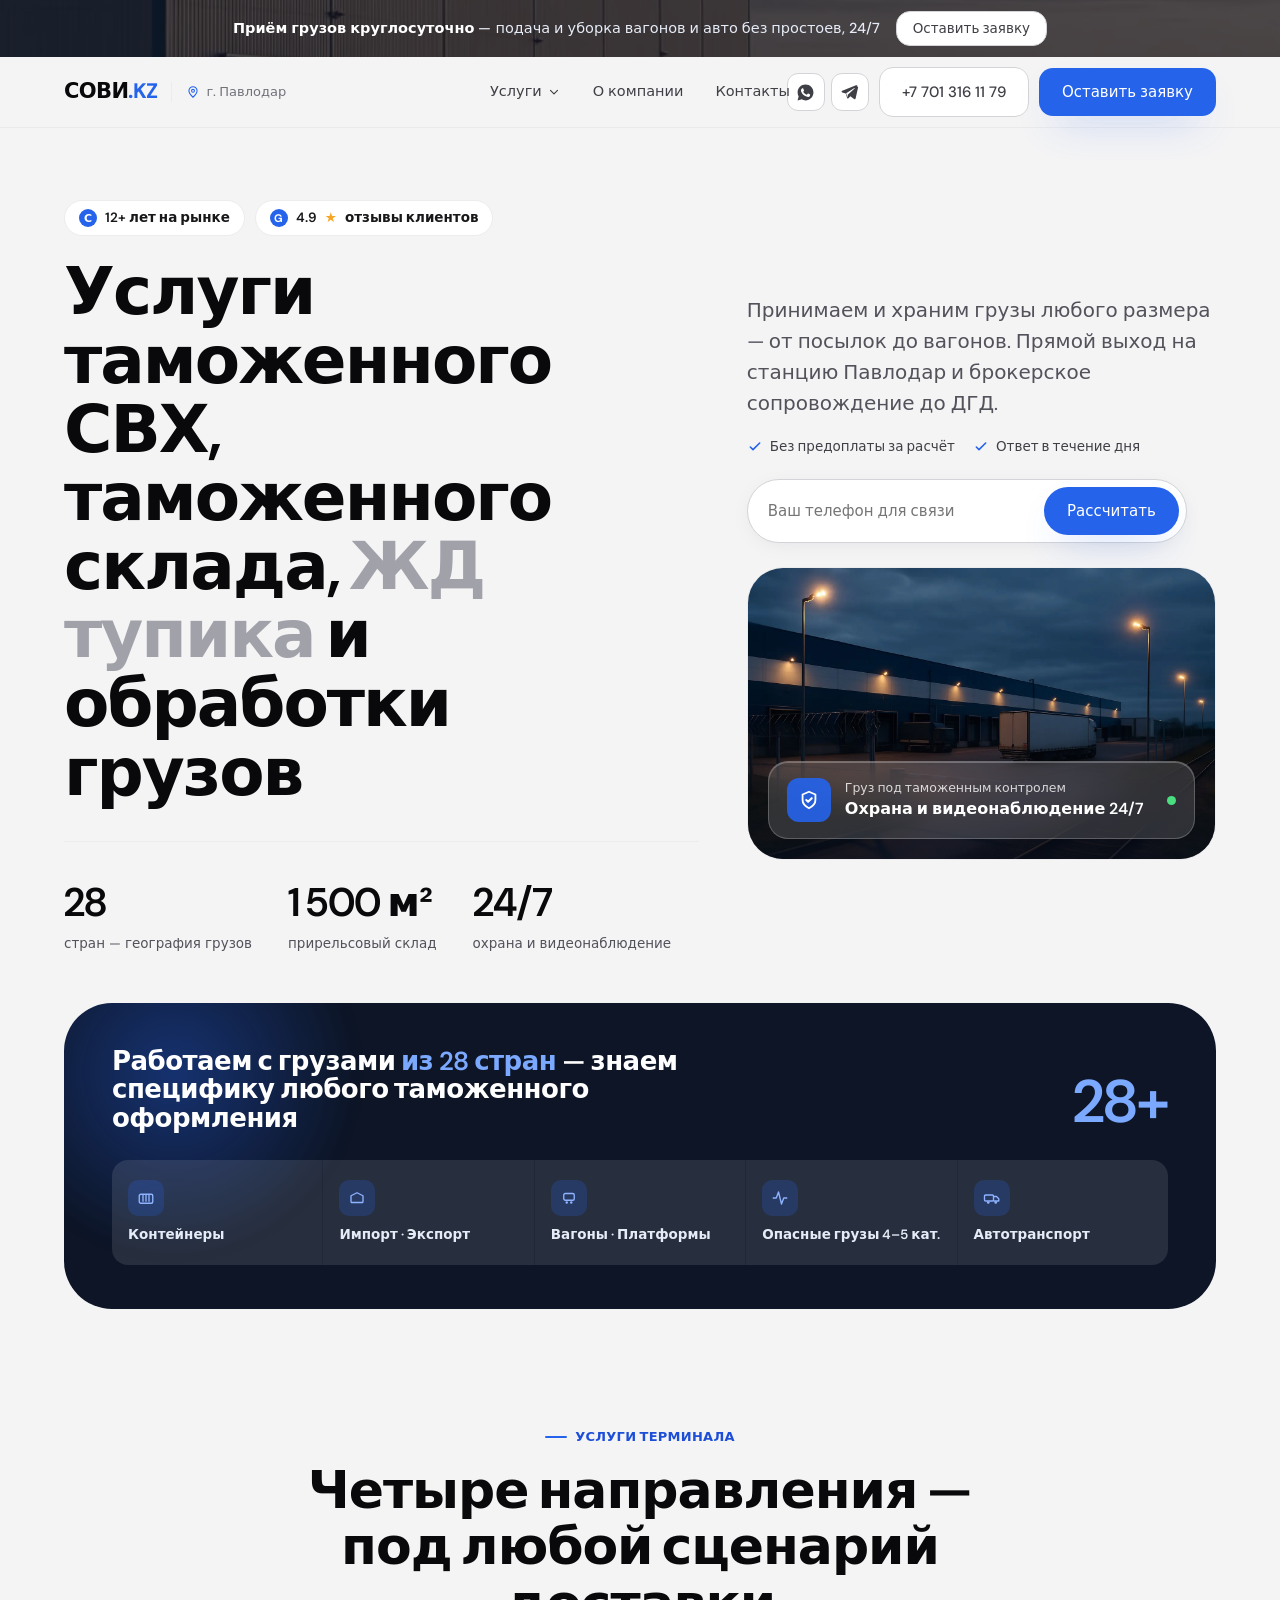
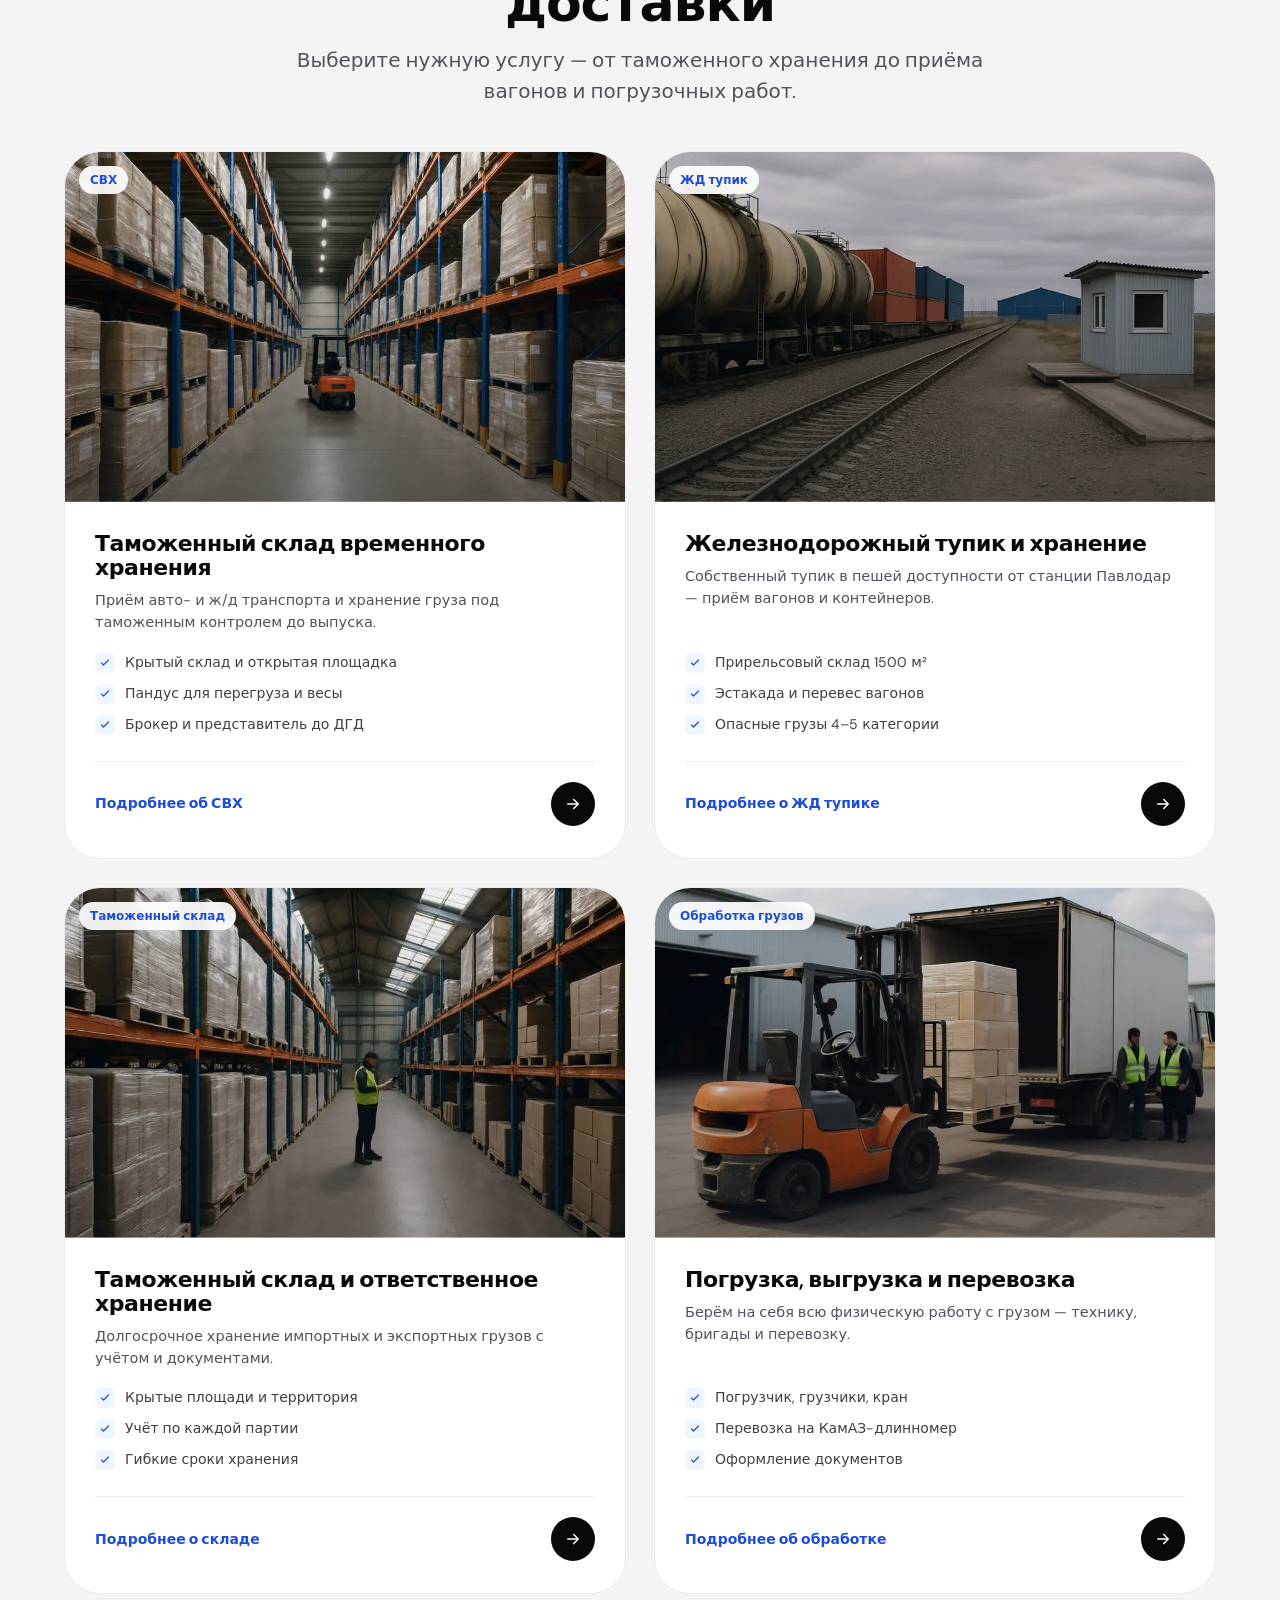
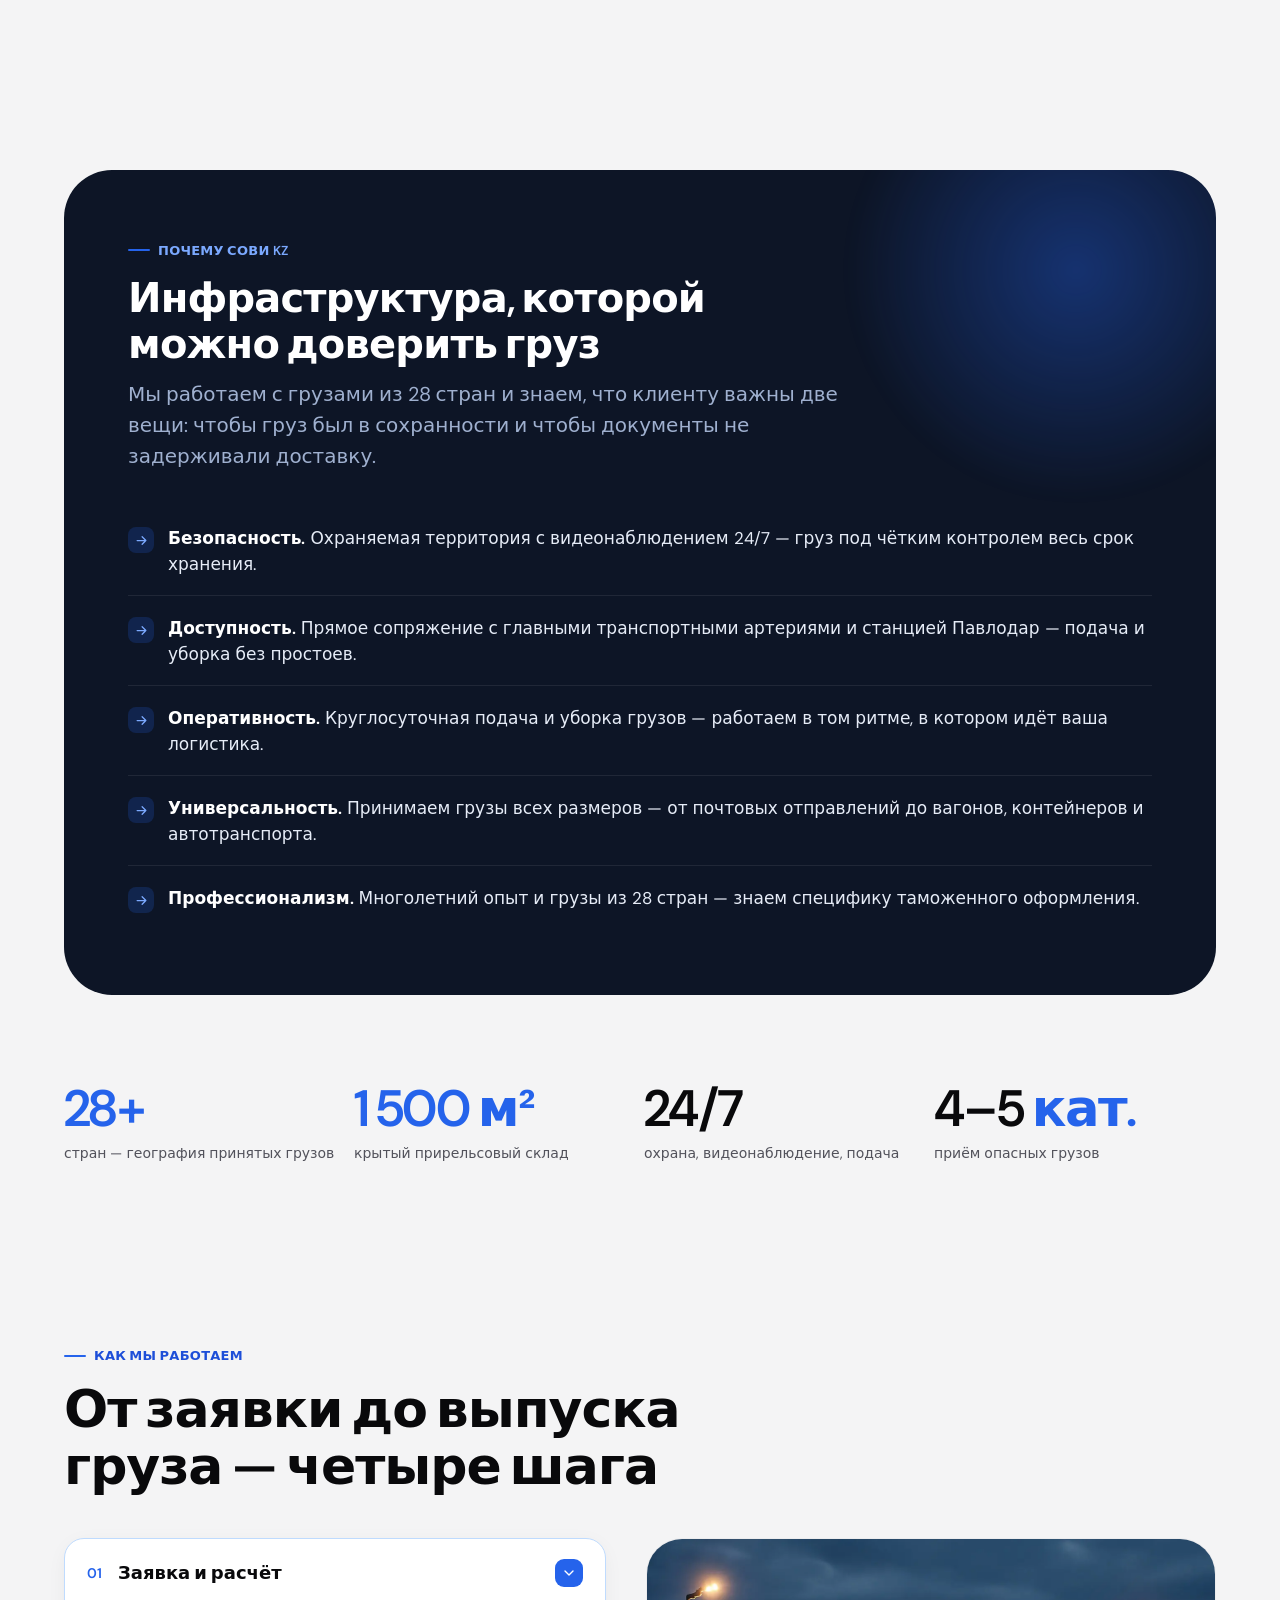
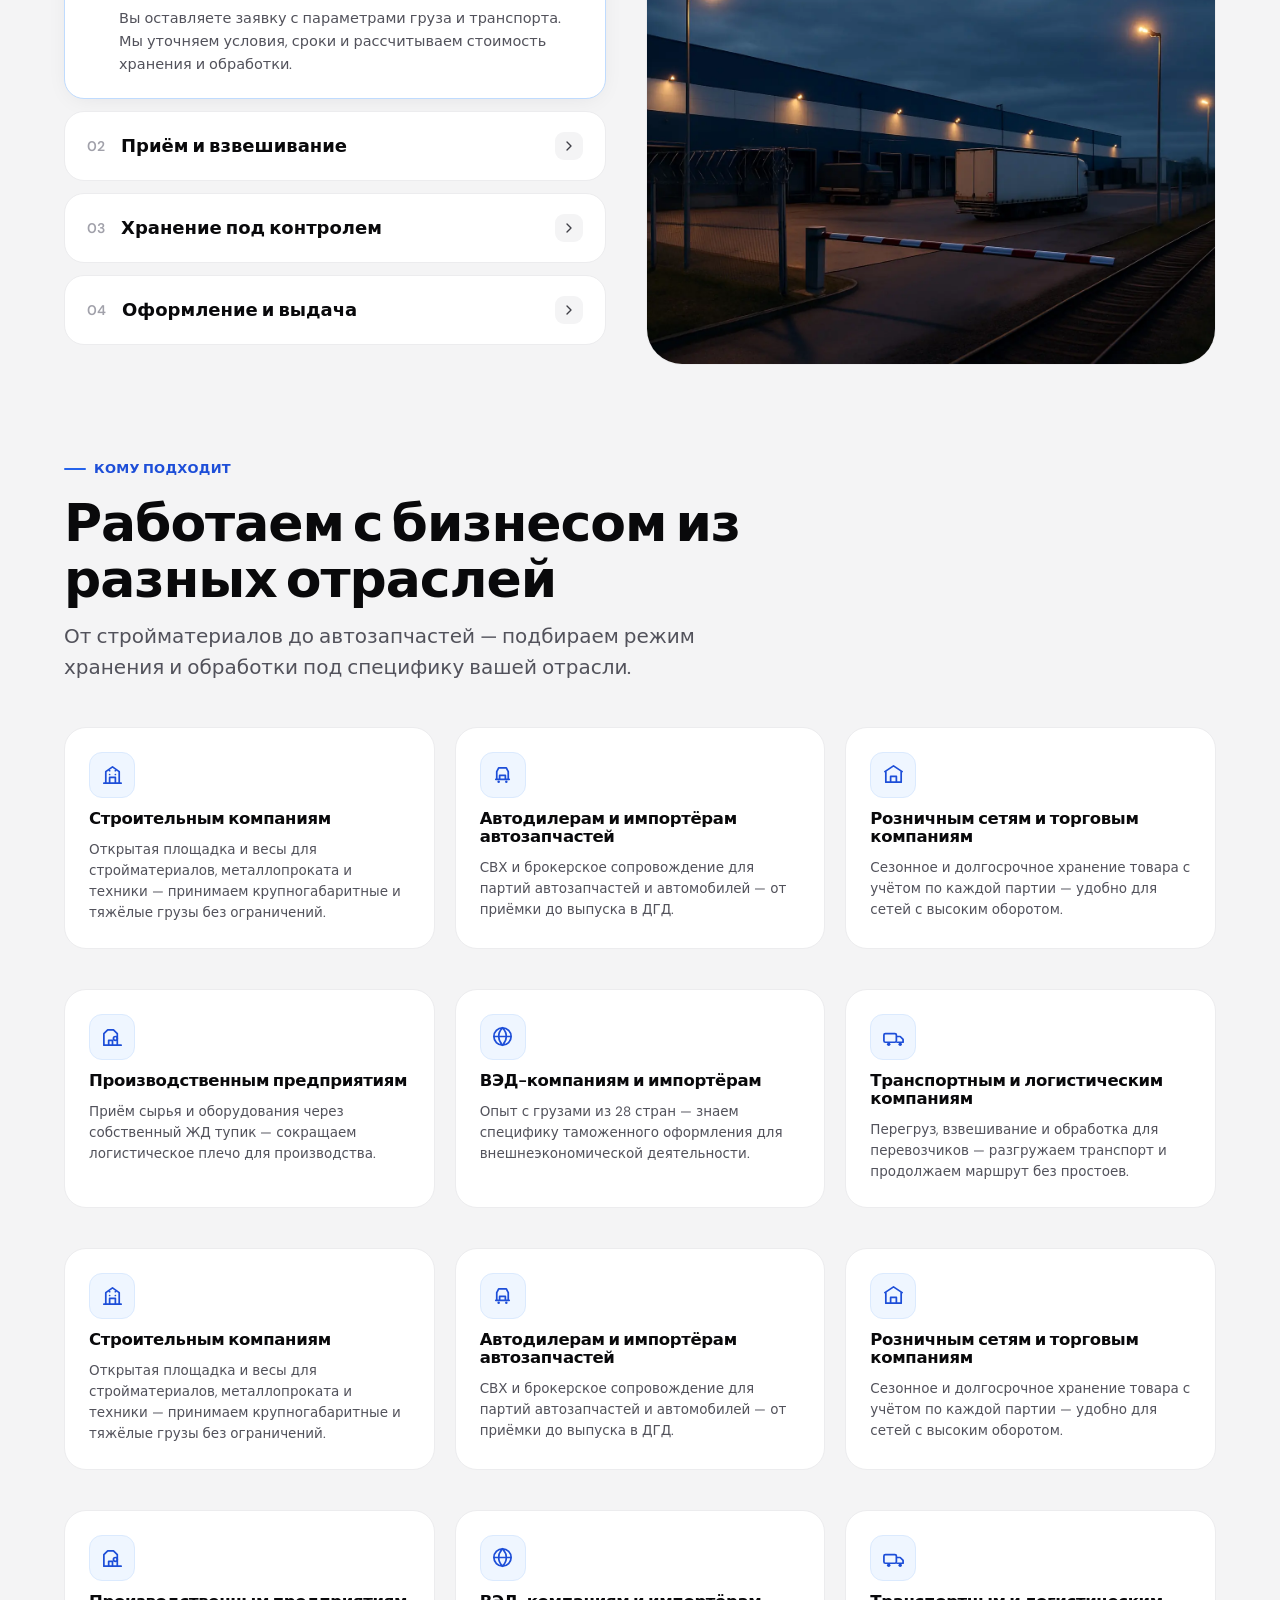
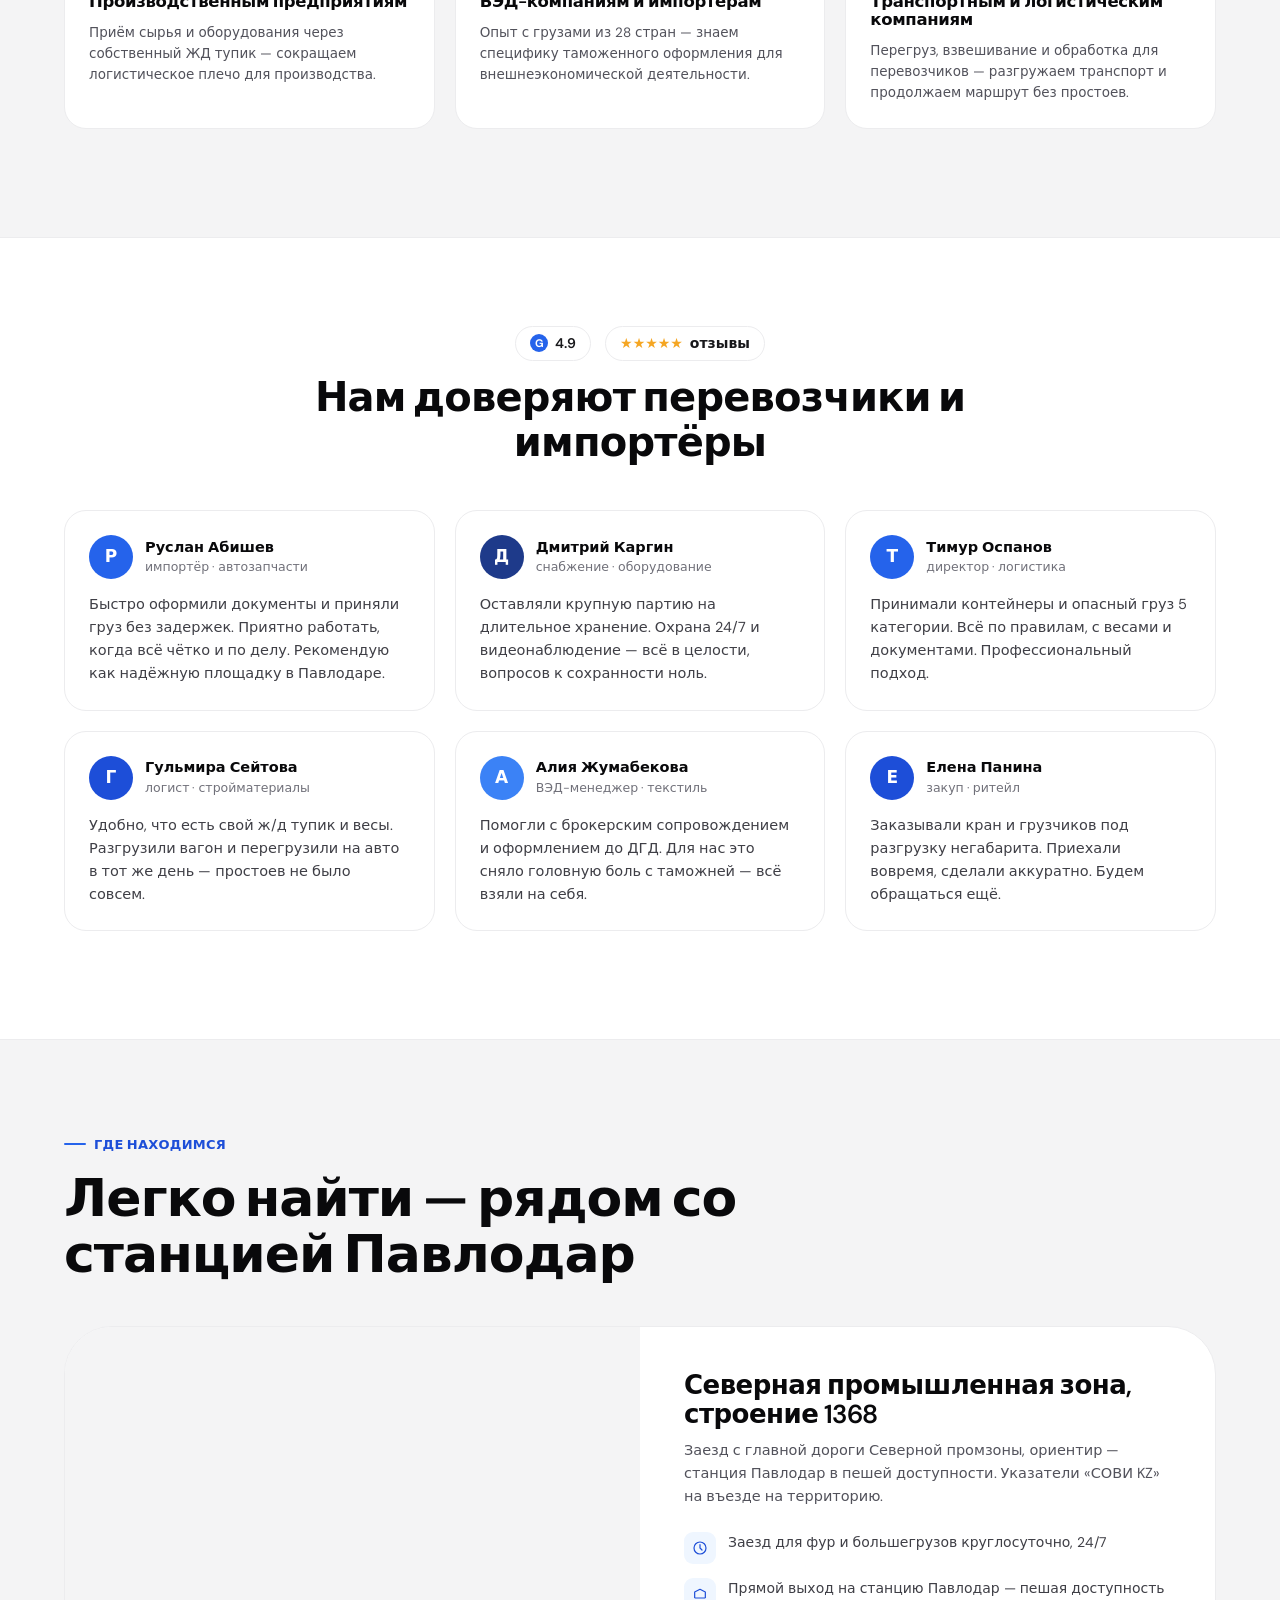
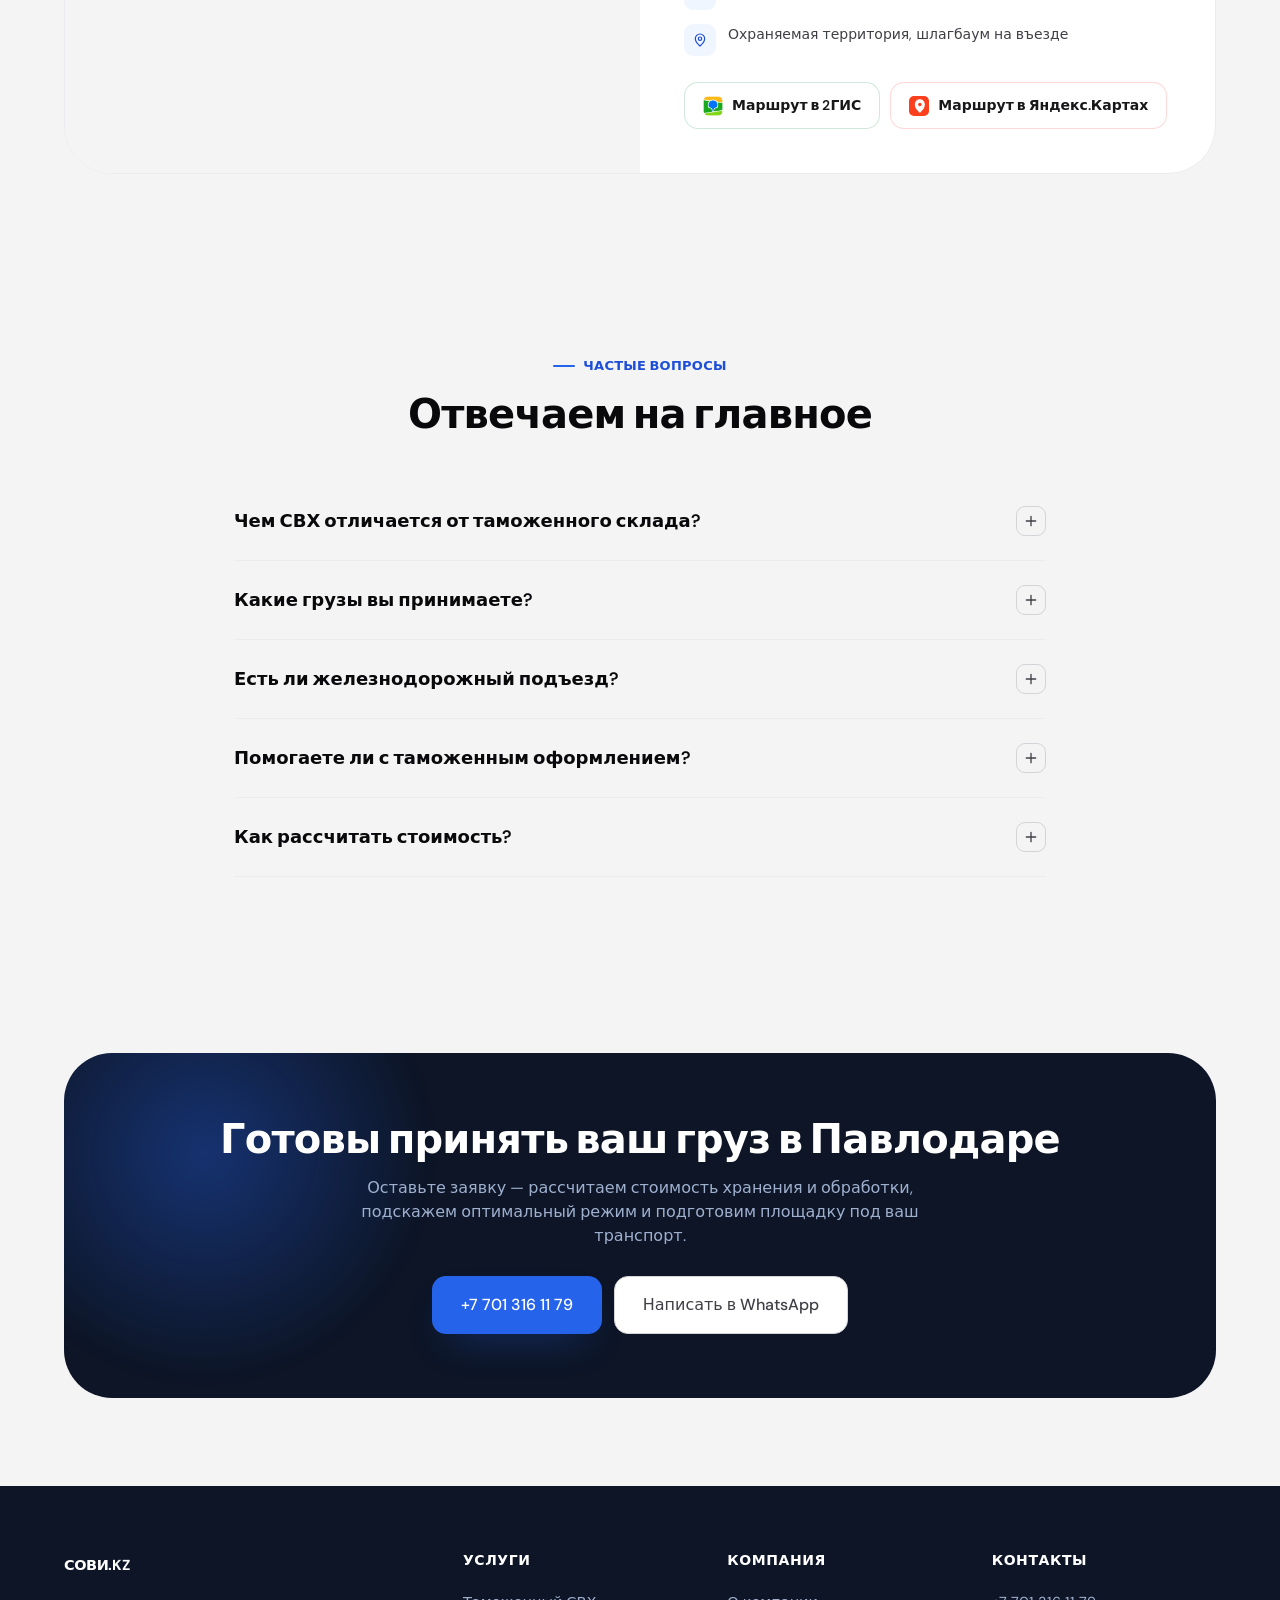
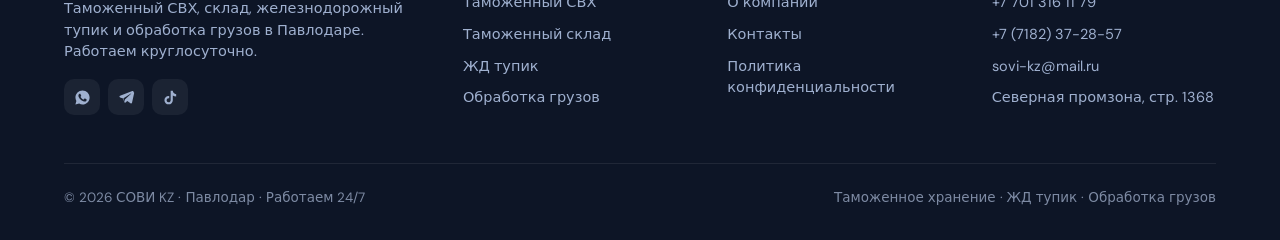
==== index.html @ 8bc7cca2 "Tighten mobile UX, fix broken lightbox/logo bugs, add SEO+analytics - Reduced section spacing site-w" ====
<!doctype html>
<html lang="ru">
<head>
<meta charset="utf-8">
<meta name="viewport" content="width=device-width,initial-scale=1">
<title>СОВИ KZ — таможенный СВХ, склад, ЖД тупик и обработка грузов в Павлодаре</title>
<meta name="description" content="СОВИ KZ — таможенный склад временного хранения (СВХ), таможенный склад, железнодорожный тупик и обработка грузов в Павлодаре. Охраняемая территория 24/7, прямой выход на станцию Павлодар, весы, перегруз, брокерское сопровождение.">
<link rel="canonical" href="https://xn--b1amql.kz/">
<meta property="og:title" content="СОВИ KZ — СВХ, таможенный склад, ЖД тупик, обработка грузов">
<meta property="og:description" content="Таможенный СВХ, склад, железнодорожный тупик и обработка грузов в Павлодаре. Работаем 24/7.">
<meta property="og:type" content="website">
<meta property="og:locale" content="ru_KZ">
<link rel="preconnect" href="https://fonts.googleapis.com">
<link rel="preconnect" href="https://fonts.gstatic.com" crossorigin><link href="https://fonts.googleapis.com/css2?family=DM+Sans:opsz,wght@9..40,400;9..40,500;9..40,600;9..40,700&display=swap" rel="stylesheet">
<link rel="stylesheet" href="assets/styles.css">
<link rel="icon" href="data:image/svg+xml,%3Csvg xmlns='http://www.w3.org/2000/svg' viewBox='0 0 32 32'%3E%3Crect width='32' height='32' rx='8' fill='%232563eb'/%3E%3Cpath d='M8 20V13l8-4 8 4v7' stroke='white' stroke-width='2' fill='none' stroke-linejoin='round'/%3E%3Cpath d='M8 20h16' stroke='white' stroke-width='2'/%3E%3C/svg%3E">
<script type="application/ld+json">
{"@context":"https://schema.org","@type":"LocalBusiness","name":"СОВИ KZ","description":"Таможенный склад временного хранения (СВХ), таможенный склад, железнодорожный тупик и обработка грузов в Павлодаре.","telephone":"+77013161179","email":"sovi-kz@mail.ru","url":"https://xn--b1amql.kz/","address":{"@type":"PostalAddress","streetAddress":"Северная промышленная зона, строение 1368","addressLocality":"Павлодар","addressCountry":"KZ"},"openingHours":"Mo-Su 00:00-24:00","areaServed":"Павлодар"}
</script>
<!-- Yandex.Metrika counter -->
<script type="text/javascript">
    (function(m,e,t,r,i,k,a){
        m[i]=m[i]||function(){(m[i].a=m[i].a||[]).push(arguments)};
        m[i].l=1*new Date();
        for (var j = 0; j < document.scripts.length; j++) {if (document.scripts[j].src === r) { return; }}
        k=e.createElement(t),a=e.getElementsByTagName(t)[0],k.async=1,k.src=r,a.parentNode.insertBefore(k,a)
    })(window, document,'script','https://mc.yandex.ru/metrika/tag.js?id=111553682', 'ym');

    ym(111553682, 'init', {ssr:true, webvisor:true, clickmap:true, ecommerce:"dataLayer", referrer: document.referrer, url: location.href, accurateTrackBounce:true, trackLinks:true});
</script>
<noscript><div><img src="https://mc.yandex.ru/watch/111553682" style="position:absolute; left:-9999px;" alt="" /></div></noscript>
<!-- /Yandex.Metrika counter -->
</head>
<body>

<!-- PROMO BAR -->
<div class="promo">
  <img class="promo-img" src="assets/img/hero-terminal-sm.webp" alt="" aria-hidden="true">
  <div class="wrap promo-in">
    <span><b>Приём грузов круглосуточно</b> <span class="promo-hide">— подача и уборка вагонов и авто без простоев, 24/7</span></span>
    <button type="button" class="btn btn-ghost" data-modal-open>Оставить заявку</button>
  </div>
</div>

<header class="nav">
  <div class="wrap nav-in">
    <div class="logo-group"><a href="index.html" class="logo">
      <span class="logo-mark"><svg viewBox="0 0 24 24" fill="none"><text x="12" y="16.7" text-anchor="middle" font-family="DM Sans, sans-serif" font-size="11.5" font-weight="800" letter-spacing="-0.6">SK</text></svg></span>
      СОВИ<span style="color:var(--blue-600)">.KZ</span>
    </a><span class="nav-city"><svg viewBox="0 0 24 24" fill="none"><path d="M12 21s7-6.3 7-11a7 7 0 10-14 0c0 4.7 7 11 7 11z" stroke="currentColor" stroke-width="1.8" stroke-linejoin="round"/><circle cx="12" cy="10" r="2.5" stroke="currentColor" stroke-width="1.8"/></svg><span>г. Павлодар</span></span></div>
    <nav class="nav-links" id="nav">
      <div class="has-drop">
        <button class="drop-trigger" type="button" style="background:none;border:0;font:inherit;color:var(--iron);cursor:pointer;padding:9px 14px;border-radius:10px;font-size:14.5px;font-weight:500" aria-haspopup="true">
          Услуги <svg class="dchev" viewBox="0 0 24 24" fill="none"><path d="M6 9l6 6 6-6" stroke="currentColor" stroke-width="2" stroke-linecap="round" stroke-linejoin="round"/></svg>
        </button>
        <div class="drop-panel">
          <div class="drop-grid">
            <a href="svh.html" class="drop-item"><span class="di"><svg viewBox="0 0 24 24" fill="none"><path d="M12 3l7 3v6c0 4-3 7-7 9-4-2-7-5-7-9V6z" stroke="currentColor" stroke-width="1.8" stroke-linejoin="round"/><path d="M9 12l2 2 4-4" stroke="currentColor" stroke-width="1.8" stroke-linecap="round" stroke-linejoin="round"/></svg></span><span><span class="dt">Таможенный СВХ</span><span class="dd">Приём и хранение под контролем</span></span></a>
            <a href="tamozhennyy-sklad.html" class="drop-item"><span class="di"><svg viewBox="0 0 24 24" fill="none"><rect x="4" y="3" width="16" height="18" rx="2" stroke="currentColor" stroke-width="1.8"/><path d="M8 8h8M8 12h8M8 16h5" stroke="currentColor" stroke-width="1.8" stroke-linecap="round"/></svg></span><span><span class="dt">Таможенный склад</span><span class="dd">Долгосрочное ответственное хранение</span></span></a>
            <a href="zhd-tupik.html" class="drop-item"><span class="di"><svg viewBox="0 0 24 24" fill="none"><rect x="5" y="6" width="14" height="9" rx="2" stroke="currentColor" stroke-width="1.8"/><circle cx="9" cy="18" r="1.6" fill="currentColor"/><circle cx="15" cy="18" r="1.6" fill="currentColor"/></svg></span><span><span class="dt">ЖД тупик</span><span class="dd">Прирельсовый склад, приём вагонов</span></span></a>
            <a href="obrabotka-gruzov.html" class="drop-item"><span class="di"><svg viewBox="0 0 24 24" fill="none"><rect x="2" y="8" width="12" height="8" rx="1.5" stroke="currentColor" stroke-width="1.8"/><path d="M14 10h4l3 3v3h-7" stroke="currentColor" stroke-width="1.8" stroke-linejoin="round"/><circle cx="7" cy="18" r="1.8" fill="currentColor"/><circle cx="17" cy="18" r="1.8" fill="currentColor"/></svg></span><span><span class="dt">Обработка грузов</span><span class="dd">Погрузчик, кран, перевозка</span></span></a>
          </div>
        </div>
      </div>
      <a href="o-kompanii.html">О компании</a>
      <a href="kontakty.html">Контакты</a>
    <div class="nav-mobile-extra"><span class="nme-city"><svg viewBox="0 0 24 24" fill="none"><path d="M12 21s7-6.3 7-11a7 7 0 10-14 0c0 4.7 7 11 7 11z" stroke="currentColor" stroke-width="1.8" stroke-linejoin="round"/><circle cx="12" cy="10" r="2.5" stroke="currentColor" stroke-width="1.8"/></svg><span>г. Павлодар</span></span><a href="tel:+77013161179" class="nme-phone"><svg viewBox="0 0 24 24" fill="none"><path d="M5 4h4l2 5-3 2a12 12 0 005 5l2-3 5 2v4a2 2 0 01-2 2A16 16 0 013 6a2 2 0 012-2z" stroke="currentColor" stroke-width="1.8" stroke-linejoin="round"/></svg><span>+7 701 316 11 79</span></a><div class="nme-msg"><a href="https://wa.me/77013161179" class="msg-ico" aria-label="WhatsApp" target="_blank" rel="noopener"><svg viewBox="0 0 24 24" fill="currentColor"><path d="M12.04 2c-5.52 0-10 4.48-10 10 0 1.77.46 3.45 1.27 4.9L2 22l5.25-1.38A9.96 9.96 0 0012.04 22c5.52 0 10-4.48 10-10s-4.48-10-10-10zm5.72 14.2c-.24.68-1.4 1.32-1.94 1.4-.5.08-1.12.11-1.8-.11-.42-.13-.96-.31-1.65-.6-2.9-1.25-4.8-4.16-4.94-4.36-.14-.2-1.18-1.57-1.18-3 0-1.42.75-2.12 1.02-2.41.27-.29.58-.36.78-.36h.55c.18 0 .42-.03.65.5.24.55.8 1.9.87 2.04.07.14.12.3.02.49-.1.19-.15.3-.29.46-.14.16-.3.36-.43.48-.14.14-.29.29-.13.57.17.28.75 1.24 1.62 2.01 1.11.99 2.05 1.3 2.33 1.44.28.14.44.12.6-.07.17-.19.71-.83.9-1.12.19-.28.38-.24.63-.14.26.1 1.63.77 1.91.91.28.14.47.21.53.33.07.12.07.68-.17 1.36z"/></svg></a><a href="https://t.me/sovi_kz_pvl" class="msg-ico" aria-label="Telegram" target="_blank" rel="noopener"><svg viewBox="0 0 24 24" fill="currentColor"><path d="M21.9 4.3c.3-1.1-.7-1.9-1.7-1.5L2.9 9.7c-1.1.4-1.1 1.9 0 2.3l4.4 1.4 1.7 5.4c.2.7 1.1.9 1.6.4l2.5-2.4 4.6 3.4c.8.6 1.9.2 2.1-.8l3.1-14.1zM7.8 12.9l10.4-6.5c.3-.2.6.1.3.4l-8.7 8-.3 3.4-1.7-5.3z"/></svg></a></div><button type="button" class="btn btn-primary" data-modal-open>Оставить заявку</button></div></nav>
    <div class="nav-right"><div class="msg-icons">
      <a href="https://wa.me/77013161179" class="msg-ico" aria-label="Написать в WhatsApp" target="_blank" rel="noopener"><svg viewBox="0 0 24 24" fill="currentColor"><path d="M12.04 2c-5.52 0-10 4.48-10 10 0 1.77.46 3.45 1.27 4.9L2 22l5.25-1.38A9.96 9.96 0 0012.04 22c5.52 0 10-4.48 10-10s-4.48-10-10-10zm5.72 14.2c-.24.68-1.4 1.32-1.94 1.4-.5.08-1.12.11-1.8-.11-.42-.13-.96-.31-1.65-.6-2.9-1.25-4.8-4.16-4.94-4.36-.14-.2-1.18-1.57-1.18-3 0-1.42.75-2.12 1.02-2.41.27-.29.58-.36.78-.36h.55c.18 0 .42-.03.65.5.24.55.8 1.9.87 2.04.07.14.12.3.02.49-.1.19-.15.3-.29.46-.14.16-.3.36-.43.48-.14.14-.29.29-.13.57.17.28.75 1.24 1.62 2.01 1.11.99 2.05 1.3 2.33 1.44.28.14.44.12.6-.07.17-.19.71-.83.9-1.12.19-.28.38-.24.63-.14.26.1 1.63.77 1.91.91.28.14.47.21.53.33.07.12.07.68-.17 1.36z"/></svg></a>
      <a href="https://t.me/sovi_kz_pvl" class="msg-ico" aria-label="Написать в Telegram" target="_blank" rel="noopener"><svg viewBox="0 0 24 24" fill="currentColor"><path d="M21.9 4.3c.3-1.1-.7-1.9-1.7-1.5L2.9 9.7c-1.1.4-1.1 1.9 0 2.3l4.4 1.4 1.7 5.4c.2.7 1.1.9 1.6.4l2.5-2.4 4.6 3.4c.8.6 1.9.2 2.1-.8l3.1-14.1zM7.8 12.9l10.4-6.5c.3-.2.6.1.3.4l-8.7 8-.3 3.4-1.7-5.3z"/></svg></a>
    </div>
    <div class="nav-cta">
      <a href="tel:+77013161179" class="btn btn-ghost nav-phone">+7 701 316 11 79</a>
      <button type="button" class="btn btn-primary" data-modal-open>Оставить заявку</button>
    </div>
    </div><button class="burger" aria-label="Меню" type="button"><span></span><span></span><span></span></button>
  </div>
</header>

<main>
<!-- HERO -->
<section class="hero">
  <div class="wrap hero-grid">
    <div class="reveal in">
      <div class="hero-badges">
        <span class="tb"><span class="g">С</span>12+ лет на рынке</span>
        <span class="tb"><span class="g">G</span>4.9 <span class="star">★</span> отзывы клиентов</span>
      </div>
      <h1 class="display">Услуги таможенного СВХ, таможенного склада, <span class="grey-word">ЖД тупика</span> и обработки грузов</h1>
      <div class="hero-stats reveal-group">
        <div class="stat"><div class="num" data-count="28" data-suffix="">28</div><div class="lbl">стран&nbsp;— география грузов</div></div>
        <div class="stat"><div class="num" data-count="1500" data-suffix=" м²">1500 м²</div><div class="lbl">прирельсовый склад</div></div>
        <div class="stat"><div class="num">24/7</div><div class="lbl">охрана и видеонаблюдение</div></div>
      </div>
    </div>
    <div class="reveal in">
      <p class="lead" style="margin-bottom:18px;max-width:46ch">Принимаем и храним грузы любого размера — от посылок до вагонов. Прямой выход на станцию Павлодар и брокерское сопровождение до ДГД.</p>
      <div style="display:flex;gap:18px;flex-wrap:wrap;margin-bottom:22px">
        <span style="display:flex;align-items:center;gap:7px;font-size:13.5px;color:var(--iron);font-weight:500"><svg viewBox="0 0 24 24" fill="none" width="16" height="16" style="color:var(--blue-600)"><path d="M5 12l4 4 10-10" stroke="currentColor" stroke-width="2.4" stroke-linecap="round" stroke-linejoin="round"/></svg>Без предоплаты за расчёт</span>
        <span style="display:flex;align-items:center;gap:7px;font-size:13.5px;color:var(--iron);font-weight:500"><svg viewBox="0 0 24 24" fill="none" width="16" height="16" style="color:var(--blue-600)"><path d="M5 12l4 4 10-10" stroke="currentColor" stroke-width="2.4" stroke-linecap="round" stroke-linejoin="round"/></svg>Ответ в течение дня</span>
      </div>
      <form class="capture" action="kontakty.html">
        <input type="tel" placeholder="Ваш телефон для связи" aria-label="Телефон">
        <button type="submit" class="btn btn-primary">Рассчитать</button>
      </form>
      <div class="hero-photo img-reveal" style="margin-top:24px;aspect-ratio:16/10">
        <img src="assets/img/about-cover.webp" alt="Охраняемая территория терминала СОВИ KZ с контрольно-пропускным пунктом" loading="eager">
        <div class="glass-card">
          <div class="gi"><svg viewBox="0 0 24 24" fill="none"><path d="M9 12l2 2 4-4" stroke="currentColor" stroke-width="2.2" stroke-linecap="round" stroke-linejoin="round"/><path d="M12 3l7 3v6c0 4-3 7-7 9-4-2-7-5-7-9V6z" stroke="currentColor" stroke-width="2" stroke-linejoin="round"/></svg></div>
          <div style="flex:1"><div class="gk">Груз под таможенным контролем</div><div class="gv">Охрана и видеонаблюдение 24/7</div></div>
          <span class="pulse-dot" title="онлайн"></span>
        </div>
      </div>
    </div>
  </div>
</section>

<!-- TRUST BLOCK: 28 countries as a competitive-advantage feature -->
<section style="padding:8px 0 24px">
  <div class="wrap">
    <div class="trust-block reveal">
      <div class="dark-glow"></div>
      <div class="trust-head">
        <h3>Работаем с грузами <span style="color:#7ba9ff">из 28 стран</span> — знаем специфику любого таможенного оформления</h3>
        <div class="th-num"><span data-count="28" data-suffix="">28</span><span>+</span></div>
      </div>
      <div class="trust-grid">
        <div class="trust-cell"><span class="tc-i"><svg viewBox="0 0 24 24" fill="none"><rect x="3" y="7" width="18" height="12" rx="2" stroke="currentColor" stroke-width="1.8"/><path d="M8 7v10M12 7v10M16 7v10" stroke="currentColor" stroke-width="1.8"/></svg></span><span class="tc-t">Контейнеры</span></div>
        <div class="trust-cell"><span class="tc-i"><svg viewBox="0 0 24 24" fill="none"><path d="M4 18V9l8-4 8 4v9M4 18h16" stroke="currentColor" stroke-width="1.8" stroke-linejoin="round"/></svg></span><span class="tc-t">Импорт · Экспорт</span></div>
        <div class="trust-cell"><span class="tc-i"><svg viewBox="0 0 24 24" fill="none"><rect x="5" y="6" width="14" height="9" rx="2" stroke="currentColor" stroke-width="1.8"/><circle cx="9" cy="18" r="1.6" fill="currentColor"/><circle cx="15" cy="18" r="1.6" fill="currentColor"/></svg></span><span class="tc-t">Вагоны · Платформы</span></div>
        <div class="trust-cell"><span class="tc-i"><svg viewBox="0 0 24 24" fill="none"><path d="M3 12h4l3-8 4 16 3-8h4" stroke="currentColor" stroke-width="1.8" stroke-linecap="round" stroke-linejoin="round"/></svg></span><span class="tc-t">Опасные грузы 4–5 кат.</span></div>
        <div class="trust-cell"><span class="tc-i"><svg viewBox="0 0 24 24" fill="none"><rect x="2" y="8" width="12" height="8" rx="1.5" stroke="currentColor" stroke-width="1.8"/><path d="M14 10h4l3 3v3h-7" stroke="currentColor" stroke-width="1.8" stroke-linejoin="round"/><circle cx="7" cy="18" r="1.8" fill="currentColor"/><circle cx="17" cy="18" r="1.8" fill="currentColor"/></svg></span><span class="tc-t">Автотранспорт</span></div>
      </div>
    </div>
  </div>
</section>

<!-- SERVICES (image-top cards) -->
<section id="uslugi">
  <div class="wrap">
    <div class="sec-head reveal" style="text-align:center;margin-left:auto;margin-right:auto">
      <span class="eyebrow" style="justify-content:center">Услуги терминала</span>
      <h2 class="h-lg">Четыре направления —<br>под любой сценарий доставки</h2>
      <p class="lead" style="margin-left:auto;margin-right:auto">Выберите нужную услугу — от таможенного хранения до приёма вагонов и погрузочных работ.</p>
    </div>
    <div class="grid g-2 reveal-group" style="gap:28px">
      <a href="svh.html" class="svc">
        <div class="svc-media photo img-reveal in"><span class="m-badge">СВХ</span><img src="assets/img/svh-cover-sm.webp" alt="Крытый склад временного хранения со стеллажами и грузами" loading="lazy"></div>
        <div class="svc-body">
          <h3>Таможенный склад временного хранения</h3>
          <p>Приём авто- и ж/д транспорта и хранение груза под таможенным контролем до выпуска.</p>
          <ul class="svc-feats">
            <li><span class="fk"><svg viewBox="0 0 24 24" fill="none"><path d="M5 12l4 4 10-10" stroke="currentColor" stroke-width="2.4" stroke-linecap="round" stroke-linejoin="round"/></svg></span>Крытый склад и открытая площадка</li>
            <li><span class="fk"><svg viewBox="0 0 24 24" fill="none"><path d="M5 12l4 4 10-10" stroke="currentColor" stroke-width="2.4" stroke-linecap="round" stroke-linejoin="round"/></svg></span>Пандус для перегруза и весы</li>
            <li><span class="fk"><svg viewBox="0 0 24 24" fill="none"><path d="M5 12l4 4 10-10" stroke="currentColor" stroke-width="2.4" stroke-linecap="round" stroke-linejoin="round"/></svg></span>Брокер и представитель до ДГД</li>
          </ul>
          <div class="svc-foot"><span class="card-link">Подробнее об СВХ</span><span class="svc-go"><svg viewBox="0 0 24 24" fill="none"><path d="M5 12h14M13 6l6 6-6 6" stroke="currentColor" stroke-width="2" stroke-linecap="round" stroke-linejoin="round"/></svg></span></div>
        </div>
      </a>
      <a href="zhd-tupik.html" class="svc">
        <div class="svc-media photo img-reveal in"><span class="m-badge">ЖД тупик</span><img src="assets/img/zhd-cover-sm.webp" alt="Грузовой железнодорожный состав на подъездном пути" loading="lazy"></div>
        <div class="svc-body">
          <h3>Железнодорожный тупик и хранение</h3>
          <p>Собственный тупик в пешей доступности от станции Павлодар — приём вагонов и контейнеров.</p>
          <ul class="svc-feats">
            <li><span class="fk"><svg viewBox="0 0 24 24" fill="none"><path d="M5 12l4 4 10-10" stroke="currentColor" stroke-width="2.4" stroke-linecap="round" stroke-linejoin="round"/></svg></span>Прирельсовый склад 1500 м²</li>
            <li><span class="fk"><svg viewBox="0 0 24 24" fill="none"><path d="M5 12l4 4 10-10" stroke="currentColor" stroke-width="2.4" stroke-linecap="round" stroke-linejoin="round"/></svg></span>Эстакада и перевес вагонов</li>
            <li><span class="fk"><svg viewBox="0 0 24 24" fill="none"><path d="M5 12l4 4 10-10" stroke="currentColor" stroke-width="2.4" stroke-linecap="round" stroke-linejoin="round"/></svg></span>Опасные грузы 4–5 категории</li>
          </ul>
          <div class="svc-foot"><span class="card-link">Подробнее о ЖД тупике</span><span class="svc-go"><svg viewBox="0 0 24 24" fill="none"><path d="M5 12h14M13 6l6 6-6 6" stroke="currentColor" stroke-width="2" stroke-linecap="round" stroke-linejoin="round"/></svg></span></div>
        </div>
      </a>
      <a href="tamozhennyy-sklad.html" class="svc">
        <div class="svc-media photo img-reveal in"><span class="m-badge">Таможенный склад</span><img src="assets/img/sklad-cover-sm.webp" alt="Складские стеллажи с товарами в длинном проходе" loading="lazy"></div>
        <div class="svc-body">
          <h3>Таможенный склад и ответственное хранение</h3>
          <p>Долгосрочное хранение импортных и экспортных грузов с учётом и документами.</p>
          <ul class="svc-feats">
            <li><span class="fk"><svg viewBox="0 0 24 24" fill="none"><path d="M5 12l4 4 10-10" stroke="currentColor" stroke-width="2.4" stroke-linecap="round" stroke-linejoin="round"/></svg></span>Крытые площади и территория</li>
            <li><span class="fk"><svg viewBox="0 0 24 24" fill="none"><path d="M5 12l4 4 10-10" stroke="currentColor" stroke-width="2.4" stroke-linecap="round" stroke-linejoin="round"/></svg></span>Учёт по каждой партии</li>
            <li><span class="fk"><svg viewBox="0 0 24 24" fill="none"><path d="M5 12l4 4 10-10" stroke="currentColor" stroke-width="2.4" stroke-linecap="round" stroke-linejoin="round"/></svg></span>Гибкие сроки хранения</li>
          </ul>
          <div class="svc-foot"><span class="card-link">Подробнее о складе</span><span class="svc-go"><svg viewBox="0 0 24 24" fill="none"><path d="M5 12h14M13 6l6 6-6 6" stroke="currentColor" stroke-width="2" stroke-linecap="round" stroke-linejoin="round"/></svg></span></div>
        </div>
      </a>
      <a href="obrabotka-gruzov.html" class="svc">
        <div class="svc-media photo img-reveal in"><span class="m-badge">Обработка грузов</span><img src="assets/img/obr-cover-sm.webp" alt="Магистральный тягач с полуприцепом на трассе" loading="lazy"></div>
        <div class="svc-body">
          <h3>Погрузка, выгрузка и перевозка</h3>
          <p>Берём на себя всю физическую работу с грузом — технику, бригады и перевозку.</p>
          <ul class="svc-feats">
            <li><span class="fk"><svg viewBox="0 0 24 24" fill="none"><path d="M5 12l4 4 10-10" stroke="currentColor" stroke-width="2.4" stroke-linecap="round" stroke-linejoin="round"/></svg></span>Погрузчик, грузчики, кран</li>
            <li><span class="fk"><svg viewBox="0 0 24 24" fill="none"><path d="M5 12l4 4 10-10" stroke="currentColor" stroke-width="2.4" stroke-linecap="round" stroke-linejoin="round"/></svg></span>Перевозка на КамАЗ-длинномер</li>
            <li><span class="fk"><svg viewBox="0 0 24 24" fill="none"><path d="M5 12l4 4 10-10" stroke="currentColor" stroke-width="2.4" stroke-linecap="round" stroke-linejoin="round"/></svg></span>Оформление документов</li>
          </ul>
          <div class="svc-foot"><span class="card-link">Подробнее об обработке</span><span class="svc-go"><svg viewBox="0 0 24 24" fill="none"><path d="M5 12h14M13 6l6 6-6 6" stroke="currentColor" stroke-width="2" stroke-linecap="round" stroke-linejoin="round"/></svg></span></div>
        </div>
      </a>
    </div>
  </div>
</section>

<!-- ADVANTAGES (dark) -->
<section>
  <div class="wrap">
    <div class="dark reveal">
      <div class="dark-glow"></div>
      <div style="position:relative;max-width:720px">
        <span class="eyebrow" style="color:#7ba9ff">Почему СОВИ KZ</span>
        <h2 class="h-md" style="margin:16px 0 12px">Инфраструктура, которой можно доверить груз</h2>
        <p class="lead">Мы работаем с грузами из 28 стран и знаем, что клиенту важны две вещи: чтобы груз был в сохранности и чтобы документы не задерживали доставку.</p>
      </div>
      <ul class="arrow-list" style="position:relative;margin-top:36px">
        <li><span class="ai"><svg viewBox="0 0 24 24" fill="none"><path d="M5 12h14M13 6l6 6-6 6" stroke="currentColor" stroke-width="2" stroke-linecap="round" stroke-linejoin="round"/></svg></span><span><strong>Безопасность.</strong> Охраняемая территория с видеонаблюдением 24/7 — груз под чётким контролем весь срок хранения.</span></li>
        <li><span class="ai"><svg viewBox="0 0 24 24" fill="none"><path d="M5 12h14M13 6l6 6-6 6" stroke="currentColor" stroke-width="2" stroke-linecap="round" stroke-linejoin="round"/></svg></span><span><strong>Доступность.</strong> Прямое сопряжение с главными транспортными артериями и станцией Павлодар — подача и уборка без простоев.</span></li>
        <li><span class="ai"><svg viewBox="0 0 24 24" fill="none"><path d="M5 12h14M13 6l6 6-6 6" stroke="currentColor" stroke-width="2" stroke-linecap="round" stroke-linejoin="round"/></svg></span><span><strong>Оперативность.</strong> Круглосуточная подача и уборка грузов — работаем в том ритме, в котором идёт ваша логистика.</span></li>
        <li><span class="ai"><svg viewBox="0 0 24 24" fill="none"><path d="M5 12h14M13 6l6 6-6 6" stroke="currentColor" stroke-width="2" stroke-linecap="round" stroke-linejoin="round"/></svg></span><span><strong>Универсальность.</strong> Принимаем грузы всех размеров — от почтовых отправлений до вагонов, контейнеров и автотранспорта.</span></li>
        <li><span class="ai"><svg viewBox="0 0 24 24" fill="none"><path d="M5 12h14M13 6l6 6-6 6" stroke="currentColor" stroke-width="2" stroke-linecap="round" stroke-linejoin="round"/></svg></span><span><strong>Профессионализм.</strong> Многолетний опыт и грузы из 28 стран — знаем специфику таможенного оформления.</span></li>
      </ul>
    </div>
  </div>
</section>

<!-- STATS -->
<section style="padding-top:0">
  <div class="wrap">
    <div class="stats-band reveal-group">
      <div class="s"><div class="n"><span data-count="28" data-suffix="+">28+</span></div><div class="t">стран — география принятых грузов</div></div>
      <div class="s"><div class="n"><span data-count="1500" data-suffix=" м²">1500 м²</span></div><div class="t">крытый прирельсовый склад</div></div>
      <div class="s"><div class="n">24/7</div><div class="t">охрана, видеонаблюдение, подача</div></div>
      <div class="s"><div class="n">4–5 <span>кат.</span></div><div class="t">приём опасных грузов</div></div>
    </div>
  </div>
</section>

<!-- PROCESS with visual -->
<section>
  <div class="wrap">
    <div class="sec-head reveal">
      <span class="eyebrow">Как мы работаем</span>
      <h2 class="h-lg">От заявки до выпуска груза — четыре шага</h2>
    </div>
    <div class="proc-grid">
      <div class="acc reveal">
        <div class="acc-item" data-image="assets/img/about-cover.webp" data-image-alt="Въезд на охраняемую территорию терминала — приём заявки"><button class="acc-head"><span class="acc-n">01</span><span class="acc-t">Заявка и расчёт</span><span class="acc-chev"><svg viewBox="0 0 24 24" fill="none" width="16" height="16"><path d="M9 6l6 6-6 6" stroke="currentColor" stroke-width="2" stroke-linecap="round" stroke-linejoin="round"/></svg></span></button><div class="acc-card-img"><img src="assets/img/about-cover-sm.webp" alt="Въезд на охраняемую территорию терминала — приём заявки" loading="lazy"></div><div class="acc-body"><p>Вы оставляете заявку с параметрами груза и транспорта. Мы уточняем условия, сроки и рассчитываем стоимость хранения и обработки.</p></div></div>
        <div class="acc-item" data-image="assets/img/svh-cover.webp" data-image-alt="Приём и размещение груза на крытом складе"><button class="acc-head"><span class="acc-n">02</span><span class="acc-t">Приём и взвешивание</span><span class="acc-chev"><svg viewBox="0 0 24 24" fill="none" width="16" height="16"><path d="M9 6l6 6-6 6" stroke="currentColor" stroke-width="2" stroke-linecap="round" stroke-linejoin="round"/></svg></span></button><div class="acc-card-img"><img src="assets/img/svh-cover-sm.webp" alt="Приём и размещение груза на крытом складе" loading="lazy"></div><div class="acc-body"><p>Принимаем авто- или ж/д транспорт, взвешиваем на весах для вагонов и автомобилей, размещаем на крытом складе или открытой площадке.</p></div></div>
        <div class="acc-item" data-image="assets/img/sklad-cover.webp" data-image-alt="Хранение груза на складе под охраной"><button class="acc-head"><span class="acc-n">03</span><span class="acc-t">Хранение под контролем</span><span class="acc-chev"><svg viewBox="0 0 24 24" fill="none" width="16" height="16"><path d="M9 6l6 6-6 6" stroke="currentColor" stroke-width="2" stroke-linecap="round" stroke-linejoin="round"/></svg></span></button><div class="acc-card-img"><img src="assets/img/sklad-cover-sm.webp" alt="Хранение груза на складе под охраной" loading="lazy"></div><div class="acc-body"><p>Груз хранится на охраняемой территории с видеонаблюдением 24/7. При необходимости — перегруз, перевес, погрузочно-разгрузочные работы.</p></div></div>
        <div class="acc-item" data-image="assets/img/zhd-cover.webp" data-image-alt="Отгрузка железнодорожным составом после оформления"><button class="acc-head"><span class="acc-n">04</span><span class="acc-t">Оформление и выдача</span><span class="acc-chev"><svg viewBox="0 0 24 24" fill="none" width="16" height="16"><path d="M9 6l6 6-6 6" stroke="currentColor" stroke-width="2" stroke-linecap="round" stroke-linejoin="round"/></svg></span></button><div class="acc-card-img"><img src="assets/img/zhd-cover-sm.webp" alt="Отгрузка железнодорожным составом после оформления" loading="lazy"></div><div class="acc-body"><p>Представитель и брокер сопровождают оформление документов до завершения доставки в ДГД. Отгружаем груз выбранным транспортом.</p></div></div>
      </div>
      <div class="proc-visual reveal">
        <img src="assets/img/about-cover.webp" alt="Въезд на охраняемую территорию терминала — приём заявки" loading="lazy">
      </div>
    </div>
  </div>
</section>

<!-- INDUSTRIES SERVED -->
<section style="padding-top:0">
  <div class="wrap">
    <div class="sec-head reveal">
      <span class="eyebrow">Кому подходит</span>
      <h2 class="h-lg">Работаем с бизнесом из разных отраслей</h2>
      <p class="lead">От стройматериалов до автозапчастей — подбираем режим хранения и обработки под специфику вашей отрасли.</p>
    </div>
    <div class="mini-tgrid reveal-group" style="grid-template-columns:repeat(3,1fr)">
      <a href="tamozhennyy-sklad.html" class="tcard acard">
        <span class="ac-i"><svg viewBox="0 0 24 24" fill="none"><path d="M3 21h18M5 21V9l7-5 7 5v12M9 21v-6h6v6M9 12h.01M15 12h.01M9 8h.01M15 8h.01" stroke="currentColor" stroke-width="1.8" stroke-linecap="round" stroke-linejoin="round"/></svg></span>
        <h3>Строительным компаниям</h3>
        <p>Открытая площадка и весы для стройматериалов, металлопроката и техники — принимаем крупногабаритные и тяжёлые грузы без ограничений.</p>
      </a>
      <a href="svh.html" class="tcard acard">
        <span class="ac-i"><svg viewBox="0 0 24 24" fill="none"><path d="M5 17h14M6 17V9l2-4h8l2 4v8M9 17v-4h6v4" stroke="currentColor" stroke-width="1.8" stroke-linecap="round" stroke-linejoin="round"/><circle cx="8" cy="19.5" r="1.3" fill="currentColor"/><circle cx="16" cy="19.5" r="1.3" fill="currentColor"/></svg></span>
        <h3>Автодилерам и импортёрам автозапчастей</h3>
        <p>СВХ и брокерское сопровождение для партий автозапчастей и автомобилей — от приёмки до выпуска в ДГД.</p>
      </a>
      <a href="tamozhennyy-sklad.html" class="tcard acard">
        <span class="ac-i"><svg viewBox="0 0 24 24" fill="none"><path d="M3 9l9-6 9 6M4 9v11h16V9M9 20v-6h6v6" stroke="currentColor" stroke-width="1.8" stroke-linecap="round" stroke-linejoin="round"/></svg></span>
        <h3>Розничным сетям и торговым компаниям</h3>
        <p>Сезонное и долгосрочное хранение товара с учётом по каждой партии — удобно для сетей с высоким оборотом.</p>
      </a>
      <a href="zhd-tupik.html" class="tcard acard">
        <span class="ac-i"><svg viewBox="0 0 24 24" fill="none"><path d="M3 21V9l4-4h6l4 4v12M3 21h18M8 21v-5h4v5" stroke="currentColor" stroke-width="1.8" stroke-linecap="round" stroke-linejoin="round"/><circle cx="15" cy="14" r="2" stroke="currentColor" stroke-width="1.8"/></svg></span>
        <h3>Производственным предприятиям</h3>
        <p>Приём сырья и оборудования через собственный ЖД тупик — сокращаем логистическое плечо для производства.</p>
      </a>
      <a href="svh.html" class="tcard acard">
        <span class="ac-i"><svg viewBox="0 0 24 24" fill="none"><circle cx="12" cy="12" r="9" stroke="currentColor" stroke-width="1.8"/><path d="M3 12h18M12 3c2.5 2.5 4 5.7 4 9s-1.5 6.5-4 9c-2.5-2.5-4-5.7-4-9s1.5-6.5 4-9z" stroke="currentColor" stroke-width="1.8"/></svg></span>
        <h3>ВЭД-компаниям и импортёрам</h3>
        <p>Опыт с грузами из 28 стран — знаем специфику таможенного оформления для внешнеэкономической деятельности.</p>
      </a>
      <a href="obrabotka-gruzov.html" class="tcard acard">
        <span class="ac-i"><svg viewBox="0 0 24 24" fill="none"><rect x="2" y="9" width="13" height="9" rx="1.5" stroke="currentColor" stroke-width="1.8"/><path d="M15 12h4l3 3v3h-7" stroke="currentColor" stroke-width="1.8" stroke-linejoin="round"/><circle cx="7" cy="20" r="1.8" fill="currentColor"/><circle cx="19" cy="20" r="1.8" fill="currentColor"/></svg></span>
        <h3>Транспортным и логистическим компаниям</h3>
        <p>Перегруз, взвешивание и обработка для перевозчиков — разгружаем транспорт и продолжаем маршрут без простоев.</p>
      </a>
    </div>
  </div>
</section>

<!-- TESTIMONIALS -->
<section style="background:var(--snow);border-top:1px solid var(--cloud);border-bottom:1px solid var(--cloud)">
  <div class="wrap">
    <div class="sec-head center reveal">
      <div class="rating-head"><span class="rp"><span class="g" style="width:18px;height:18px;border-radius:50%;background:var(--blue-600);color:#fff;display:grid;place-items:center;font-size:11px;font-weight:700">G</span>4.9</span><span class="rp"><span class="stars">★★★★★</span> отзывы</span></div>
      <h2 class="h-md">Нам доверяют перевозчики и импортёры</h2>
    </div>
    <div class="tgrid reveal-group">
      <div class="tcard"><div class="tcard-h"><span class="tavatar" style="background:var(--blue-600)">Р</span><div><div class="nm">Руслан Абишев</div><div class="rl">импортёр · автозапчасти</div></div></div><p>Быстро оформили документы и приняли груз без задержек. Приятно работать, когда всё чётко и по делу. Рекомендую как надёжную площадку в Павлодаре.</p></div>
      <div class="tcard"><div class="tcard-h"><span class="tavatar" style="background:var(--blue-700)">Г</span><div><div class="nm">Гульмира Сейтова</div><div class="rl">логист · стройматериалы</div></div></div><p>Удобно, что есть свой ж/д тупик и весы. Разгрузили вагон и перегрузили на авто в тот же день — простоев не было совсем.</p></div>
      <div class="tcard"><div class="tcard-h"><span class="tavatar" style="background:var(--blue-900)">Д</span><div><div class="nm">Дмитрий Каргин</div><div class="rl">снабжение · оборудование</div></div></div><p>Оставляли крупную партию на длительное хранение. Охрана 24/7 и видеонаблюдение — всё в целости, вопросов к сохранности ноль.</p></div>
      <div class="tcard"><div class="tcard-h"><span class="tavatar" style="background:var(--blue-500)">А</span><div><div class="nm">Алия Жумабекова</div><div class="rl">ВЭД-менеджер · текстиль</div></div></div><p>Помогли с брокерским сопровождением и оформлением до ДГД. Для нас это сняло головную боль с таможней — всё взяли на себя.</p></div>
      <div class="tcard"><div class="tcard-h"><span class="tavatar" style="background:var(--blue-600)">Т</span><div><div class="nm">Тимур Оспанов</div><div class="rl">директор · логистика</div></div></div><p>Принимали контейнеры и опасный груз 5 категории. Всё по правилам, с весами и документами. Профессиональный подход.</p></div>
      <div class="tcard"><div class="tcard-h"><span class="tavatar" style="background:var(--blue-700)">Е</span><div><div class="nm">Елена Панина</div><div class="rl">закуп · ритейл</div></div></div><p>Заказывали кран и грузчиков под разгрузку негабарита. Приехали вовремя, сделали аккуратно. Будем обращаться ещё.</p></div>
    </div>
  </div>
</section>

<!-- WHERE WE ARE -->
<section>
  <div class="wrap">
    <div class="sec-head reveal">
      <span class="eyebrow">Где находимся</span>
      <h2 class="h-lg">Легко найти — рядом со станцией Павлодар</h2>
    </div>
    <div class="locate-grid reveal">
      <div class="locate-map">
        <iframe src="https://yandex.ru/map-widget/v1/?ll=77.003394%2C52.308442&z=16&pt=77.003394,52.308442,pm2rdm" title="СОВИ KZ на карте — Северная промзона, стр. 1368, Павлодар" loading="lazy" allowfullscreen></iframe>
      </div>
      <div class="locate-info">
        <h3>Северная промышленная зона, строение 1368</h3>
        <p>Заезд с главной дороги Северной промзоны, ориентир — станция Павлодар в пешей доступности. Указатели «СОВИ KZ» на въезде на территорию.</p>
        <div class="locate-facts">
          <div class="lf"><span class="li"><svg viewBox="0 0 24 24" fill="none"><circle cx="12" cy="12" r="9" stroke="currentColor" stroke-width="1.8"/><path d="M12 7v5l3 3" stroke="currentColor" stroke-width="1.8" stroke-linecap="round"/></svg></span>Заезд для фур и большегрузов круглосуточно, 24/7</div>
          <div class="lf"><span class="li"><svg viewBox="0 0 24 24" fill="none"><path d="M4 18V9l8-4 8 4v9M4 18h16" stroke="currentColor" stroke-width="1.8" stroke-linejoin="round"/></svg></span>Прямой выход на станцию Павлодар — пешая доступность</div>
          <div class="lf"><span class="li"><svg viewBox="0 0 24 24" fill="none"><path d="M12 21s7-6.3 7-11a7 7 0 10-14 0c0 4.7 7 11 7 11z" stroke="currentColor" stroke-width="1.8" stroke-linejoin="round"/><circle cx="12" cy="10" r="2.5" stroke="currentColor" stroke-width="1.8"/></svg></span>Охраняемая территория, шлагбаум на въезде</div>
        </div>
        <div class="route-btns">
          <a href="https://2gis.kz/pavlodar/firm/70000001025297836" target="_blank" rel="noopener" class="route-btn rb-2gis"><img src="assets/img/2gis-icon.webp" alt="" width="20" height="20" style="border-radius:5px">Маршрут в 2ГИС</a>
          <a href="https://yandex.ru/maps/?rtext=~52.308442,77.003394&rtt=auto" target="_blank" rel="noopener" class="route-btn rb-yandex"><span style="width:20px;height:20px;border-radius:5px;background:#fc3f1d;display:grid;place-items:center;flex:none"><svg viewBox="0 0 24 24" width="13" height="13" fill="none"><path d="M13 4c-3.3 0-6 2.6-6 6.4 0 3 1.8 5.3 3.9 7.6L13 20.5l2.1-2.5c2.1-2.3 3.9-4.6 3.9-7.6C19 6.6 16.3 4 13 4z" fill="#fff"/><circle cx="13" cy="10.3" r="2.1" fill="#fc3f1d"/></svg></span>Маршрут в Яндекс.Картах</a>
        </div>
      </div>
    </div>
  </div>
</section>

<!-- FAQ -->
<section>
  <div class="wrap" style="max-width:860px">
    <div class="sec-head center reveal">
      <span class="eyebrow" style="justify-content:center">Частые вопросы</span>
      <h2 class="h-md">Отвечаем на главное</h2>
    </div>
    <div class="reveal faq-list">
      <div class="faq-item"><button class="faq-q">Чем СВХ отличается от таможенного склада?<span class="pm"><svg viewBox="0 0 24 24" fill="none" width="16" height="16"><path d="M12 5v14M5 12h14" stroke="currentColor" stroke-width="2" stroke-linecap="round"/></svg></span></button><div class="faq-a"><p>СВХ (склад временного хранения) — это площадка для краткосрочного хранения груза до момента таможенного оформления. Таможенный склад позволяет хранить товары дольше, в том числе без немедленного выпуска. Мы предоставляем обе услуги и поможем выбрать подходящий режим.</p></div></div>
      <div class="faq-item"><button class="faq-q">Какие грузы вы принимаете?<span class="pm"><svg viewBox="0 0 24 24" fill="none" width="16" height="16"><path d="M12 5v14M5 12h14" stroke="currentColor" stroke-width="2" stroke-linecap="round"/></svg></span></button><div class="faq-a"><p>Принимаем грузы всех размеров: почтовые отправления, паллеты, контейнеры, вагоны, грузовые и легковые автомобили. Работаем в том числе с опасными грузами 4 и 5 категории.</p></div></div>
      <div class="faq-item"><button class="faq-q">Есть ли железнодорожный подъезд?<span class="pm"><svg viewBox="0 0 24 24" fill="none" width="16" height="16"><path d="M12 5v14M5 12h14" stroke="currentColor" stroke-width="2" stroke-linecap="round"/></svg></span></button><div class="faq-a"><p>Да. У нас собственный железнодорожный тупик и прирельсовый склад 1500 м² в пешей доступности от станции Павлодар, эстакада с пандусом и весы для перевеса вагонов и платформ.</p></div></div>
      <div class="faq-item"><button class="faq-q">Помогаете ли с таможенным оформлением?<span class="pm"><svg viewBox="0 0 24 24" fill="none" width="16" height="16"><path d="M12 5v14M5 12h14" stroke="currentColor" stroke-width="2" stroke-linecap="round"/></svg></span></button><div class="faq-a"><p>Да. Услуги брокера и представителя по оформлению документов входят в наши сопутствующие услуги — сопровождаем груз до завершения доставки в ДГД.</p></div></div>
      <div class="faq-item"><button class="faq-q">Как рассчитать стоимость?<span class="pm"><svg viewBox="0 0 24 24" fill="none" width="16" height="16"><path d="M12 5v14M5 12h14" stroke="currentColor" stroke-width="2" stroke-linecap="round"/></svg></span></button><div class="faq-a"><p>Стоимость зависит от типа груза, объёма, срока хранения и нужных работ (перегруз, перевес, погрузка). Оставьте заявку или позвоните — рассчитаем и пришлём условия.</p></div></div>
    </div>
  </div>
</section>

<!-- CTA -->
<section>
  <div class="wrap">
    <div class="cta-band reveal">
      <div class="dark-glow" style="left:-120px;top:-160px;right:auto"></div>
      <div style="position:relative">
        <h2 class="h-md">Готовы принять ваш груз в Павлодаре</h2>
        <p>Оставьте заявку — рассчитаем стоимость хранения и обработки, подскажем оптимальный режим и подготовим площадку под ваш транспорт.</p>
        <div class="cta-actions">
          <a href="tel:+77013161179" class="btn btn-primary btn-lg">+7 701 316 11 79</a>
          <a href="https://wa.me/77013161179" target="_blank" rel="noopener" class="btn btn-ghost btn-lg">Написать в WhatsApp</a>
        </div>
      </div>
    </div>
  </div>
</section>
</main>

<footer class="footer">
  <div class="wrap">
    <div class="footer-grid">
      <div>
        <a href="index.html" class="logo" style="margin-bottom:16px"><span class="logo-mark"><svg viewBox="0 0 24 24" fill="none"><text x="12" y="16.7" text-anchor="middle" font-family="DM Sans, sans-serif" font-size="11.5" font-weight="800" letter-spacing="-0.6">SK</text></svg></span>СОВИ.KZ</a>
        <p style="color:#9fb0cf;font-size:14.5px;max-width:34ch">Таможенный СВХ, склад, железнодорожный тупик и обработка грузов в Павлодаре. Работаем круглосуточно.</p>
        <div style="display:flex;gap:8px;margin-top:16px">
          <a href="https://wa.me/77013161179" target="_blank" rel="noopener" aria-label="WhatsApp" style="width:36px;height:36px;border-radius:10px;background:rgba(255,255,255,.06);display:grid;place-items:center;color:#9fb0cf"><svg viewBox="0 0 24 24" fill="currentColor" width="17" height="17"><path d="M12.04 2c-5.52 0-10 4.48-10 10 0 1.77.46 3.45 1.27 4.9L2 22l5.25-1.38A9.96 9.96 0 0012.04 22c5.52 0 10-4.48 10-10s-4.48-10-10-10zm5.72 14.2c-.24.68-1.4 1.32-1.94 1.4-.5.08-1.12.11-1.8-.11-.42-.13-.96-.31-1.65-.6-2.9-1.25-4.8-4.16-4.94-4.36-.14-.2-1.18-1.57-1.18-3 0-1.42.75-2.12 1.02-2.41.27-.29.58-.36.78-.36h.55c.18 0 .42-.03.65.5.24.55.8 1.9.87 2.04.07.14.12.3.02.49-.1.19-.15.3-.29.46-.14.16-.3.36-.43.48-.14.14-.29.29-.13.57.17.28.75 1.24 1.62 2.01 1.11.99 2.05 1.3 2.33 1.44.28.14.44.12.6-.07.17-.19.71-.83.9-1.12.19-.28.38-.24.63-.14.26.1 1.63.77 1.91.91.28.14.47.21.53.33.07.12.07.68-.17 1.36z"/></svg></a>
          <a href="https://t.me/sovi_kz_pvl" target="_blank" rel="noopener" aria-label="Telegram" style="width:36px;height:36px;border-radius:10px;background:rgba(255,255,255,.06);display:grid;place-items:center;color:#9fb0cf"><svg viewBox="0 0 24 24" fill="currentColor" width="17" height="17"><path d="M21.9 4.3c.3-1.1-.7-1.9-1.7-1.5L2.9 9.7c-1.1.4-1.1 1.9 0 2.3l4.4 1.4 1.7 5.4c.2.7 1.1.9 1.6.4l2.5-2.4 4.6 3.4c.8.6 1.9.2 2.1-.8l3.1-14.1zM7.8 12.9l10.4-6.5c.3-.2.6.1.3.4l-8.7 8-.3 3.4-1.7-5.3z"/></svg></a>
          <a href="https://www.tiktok.com/@sovi_kz_pvl" target="_blank" rel="noopener" aria-label="TikTok" style="width:36px;height:36px;border-radius:10px;background:rgba(255,255,255,.06);display:grid;place-items:center;color:#9fb0cf"><svg viewBox="0 0 24 24" fill="currentColor" width="17" height="17"><path d="M16.6 5.82c-.86-.85-1.34-2-1.34-3.2h-3.02v13.35c0 1.6-1.3 2.9-2.9 2.9a2.9 2.9 0 01-2.9-2.9 2.9 2.9 0 012.9-2.9c.3 0 .58.05.85.13V9.9a6.02 6.02 0 00-.85-.06 5.92 5.92 0 100 11.84 5.92 5.92 0 005.92-5.92V9.01a8.2 8.2 0 004.75 1.52V7.51a4.85 4.85 0 01-3.41-1.69z"/></svg></a>
        </div>
      </div>
      <div><h4>Услуги</h4><a href="svh.html">Таможенный СВХ</a><a href="tamozhennyy-sklad.html">Таможенный склад</a><a href="zhd-tupik.html">ЖД тупик</a><a href="obrabotka-gruzov.html">Обработка грузов</a></div>
      <div><h4>Компания</h4><a href="o-kompanii.html">О компании</a><a href="kontakty.html">Контакты</a><a href="politika-konfidentsialnosti.html">Политика конфиденциальности</a></div>
      <div><h4>Контакты</h4><a href="tel:+77013161179">+7 701 316 11 79</a><a href="tel:+77182372857">+7 (7182) 37-28-57</a><a href="mailto:sovi-kz@mail.ru">sovi-kz@mail.ru</a><a href="kontakty.html">Северная промзона, стр. 1368</a></div>
    </div>
    <div class="footer-bottom">
      <span>© 2026 СОВИ KZ · Павлодар · Работаем 24/7</span>
      <span>Таможенное хранение · ЖД тупик · Обработка грузов</span>
    </div>
  </div>
</footer>

<!-- LEAD MODAL -->
<div class="modal-overlay" id="lead-modal">
  <div class="modal-panel" role="dialog" aria-modal="true" aria-labelledby="modal-title">
    <button class="modal-close" data-modal-close aria-label="Закрыть"><svg viewBox="0 0 24 24" fill="none"><path d="M6 6l12 12M18 6L6 18" stroke="currentColor" stroke-width="2" stroke-linecap="round"/></svg></button>
    <h3 id="modal-title" class="h-sm" style="margin-bottom:6px">Оставить заявку</h3>
    <p class="muted" style="font-size:14.5px;margin-bottom:22px">Перезвоним и рассчитаем стоимость хранения или обработки.</p>
    <form class="lead-form" novalidate>
      <div class="field"><label for="m-name">Имя</label><input id="m-name" name="name" type="text" placeholder="Как к вам обращаться"></div>
      <div class="field"><label for="m-phone">Телефон</label><input id="m-phone" name="phone" type="tel" placeholder="+7 ___ ___ __ __" required></div>
      <div class="field"><label for="m-email">Email</label><input id="m-email" name="email" type="email" placeholder="you@company.kz"></div>
      <div class="field"><label for="m-service">Услуга</label>
        <div class="csel">
          <select id="m-service" name="service">
            <option>Таможенный СВХ</option>
            <option>Таможенный склад / хранение</option>
            <option>ЖД тупик (вагон, контейнер)</option>
            <option>Обработка грузов (погрузка, кран, перевозка)</option>
            <option>Другое / не уверен</option>
          </select>
          <button type="button" class="csel-btn"><span class="csel-label"></span><span class="csel-chev"><svg viewBox="0 0 24 24" fill="none"><path d="M6 9l6 6 6-6" stroke="currentColor" stroke-width="2" stroke-linecap="round" stroke-linejoin="round"/></svg></span></button>
          <div class="csel-list"></div>
        </div>
      </div>
      <div class="field"><label for="m-msg">Комментарий</label><textarea id="m-msg" name="msg" rows="3" placeholder="Тип груза, объём, сроки, транспорт"></textarea></div>
      <div class="consent-row">
        <input type="checkbox" data-consent id="m-consent">
        <label for="m-consent">Согласен(на) на <a href="politika-konfidentsialnosti.html" target="_blank" rel="noopener">обработку персональных данных</a></label>
      </div>
      <button type="submit" class="btn btn-primary btn-lg" style="width:100%;justify-content:center">Отправить заявку</button>
      <div class="form-ok" style="display:none;align-items:center;gap:10px;margin-top:16px;padding:14px 16px;background:var(--blue-50);border:1px solid var(--blue-200);border-radius:14px;color:var(--blue-700);font-size:14.5px;font-weight:500">
        <svg viewBox="0 0 24 24" fill="none" width="20" height="20"><circle cx="12" cy="12" r="9" stroke="currentColor" stroke-width="1.8"/><path d="M8 12l3 3 5-6" stroke="currentColor" stroke-width="1.8" stroke-linecap="round" stroke-linejoin="round"/></svg>
        Заявка отправлена. Мы свяжемся с вами в ближайшее время.
      </div>
    </form>
  </div>
</div>

<script src="assets/app.js"></script>
</body>
</html>
---- assets/styles.css ----
/* ===== SOVI KZ — editorial infrastructure grid, blue accent ===== */
:root{
  /* neutrals (zinc scale) */
  --obsidian:#09090b; --graphite:#18181b; --slate:#27272a; --iron:#3f3f46;
  --steel:#52525b; --fog:#71717a; --ash:#a1a1aa; --mist:#d4d4d8;
  --cloud:#ececee; --paper:#f4f4f5; --snow:#ffffff;
  /* blue accent system */
  --blue-50:#eff6ff; --blue-100:#dbeafe; --blue-200:#bfdbfe; --blue-300:#93c5fd;
  --blue-500:#3b82f6; --blue-600:#2563eb; --blue-700:#1d4ed8; --blue-900:#1e3a8a;
  --ink:#0b1220;
  /* surfaces */
  --canvas:#f4f4f5; --card:#ffffff; --dark:#0d1526; --dark-2:#111a2e;
  /* radii */
  --r-badge:12px; --r-btn:14px; --r-input:14px; --r-card:28px; --r-lg:36px; --r-xl:48px; --r-pill:999px;
  --border:1px solid var(--cloud);
  --shadow-md:0 4px 24px -8px rgba(9,18,40,.10);
  --shadow-blue:0 18px 40px -18px rgba(37,99,235,.45);
  --maxw:1200px; --gap:88px;
  --font:'DM Sans',ui-sans-serif,system-ui,-apple-system,"Segoe UI",Roboto,sans-serif;
}
*{box-sizing:border-box;margin:0;padding:0}
html{scroll-behavior:smooth;-webkit-text-size-adjust:100%}
body{
  font-family:var(--font);background:var(--canvas);color:var(--graphite);
  font-size:16px;line-height:1.5;-webkit-font-smoothing:antialiased;overflow-x:hidden;
}
img{max-width:100%;display:block}
a{color:inherit;text-decoration:none}
svg{display:block}
.wrap{max-width:var(--maxw);margin:0 auto;padding:0 24px}
section{padding:var(--gap) 0}
@media(max-width:768px){section{padding:56px 0}:root{--gap:56px}}

/* ---- Typography ---- */
h1,h2,h3{font-weight:600;letter-spacing:-.02em;color:var(--obsidian);line-height:1.1}
.display{font-size:clamp(38px,6vw,66px);line-height:1.04;letter-spacing:-.03em}
.h-lg{font-size:clamp(30px,4.5vw,52px);line-height:1.08}
.h-md{font-size:clamp(26px,3.4vw,40px);line-height:1.14}
.h-sm{font-size:clamp(20px,2.4vw,28px)}
.lead{font-size:clamp(17px,1.7vw,20px);color:var(--steel);line-height:1.55;max-width:60ch}
.muted{color:var(--steel)}
.eyebrow{display:inline-flex;align-items:center;gap:8px;font-size:13px;font-weight:600;
  letter-spacing:.02em;color:var(--blue-700);text-transform:uppercase}
.eyebrow::before{content:"";width:22px;height:2px;background:var(--blue-600);border-radius:2px}

/* ---- Buttons ---- */
.btn{display:inline-flex;align-items:center;gap:8px;font-family:var(--font);font-size:15px;
  font-weight:500;padding:13px 22px;border-radius:var(--r-btn);border:1px solid transparent;
  cursor:pointer;transition:transform .18s cubic-bezier(.16,1,.3,1),box-shadow .18s,background .18s;
  white-space:nowrap}
.btn:active{transform:translateY(1px) scale(.99)}
.btn-primary{background:var(--blue-600);color:#fff;box-shadow:var(--shadow-blue)}
.btn-primary:hover{background:var(--blue-700);transform:translateY(-2px);box-shadow:0 22px 46px -16px rgba(37,99,235,.55)}
.btn-dark{background:var(--obsidian);color:#fff;border:1.5px solid #2c2e34}
.btn-dark:hover{transform:translateY(-2px)}
.btn-ghost{background:var(--snow);color:var(--iron);border:1px solid var(--mist)}
.btn-ghost:hover{border-color:var(--blue-300);color:var(--blue-700)}
.btn-lg{padding:16px 28px;font-size:16px}
.btn .ico{width:18px;height:18px;transition:transform .2s}
.btn-primary:hover .ico{transform:translateX(3px)}

/* ---- Badges / pills ---- */
.badge{display:inline-flex;align-items:center;gap:6px;font-size:12.5px;font-weight:600;
  padding:5px 11px;border-radius:var(--r-badge);border:1px solid var(--cloud);color:var(--iron);background:var(--snow)}
.badge-blue{background:var(--blue-50);border-color:var(--blue-200);color:var(--blue-700)}
.badge-dot::before{content:"";width:7px;height:7px;border-radius:50%;background:var(--blue-600);box-shadow:0 0 0 3px var(--blue-100)}
.tag{display:inline-flex;font-size:13px;padding:5px 12px;border-radius:var(--r-pill);
  border:1px solid var(--cloud);color:var(--iron);background:var(--snow)}

/* ---- Header ---- */
.nav{position:sticky;top:0;z-index:50;background:rgba(244,244,245,.82);backdrop-filter:blur(14px);
  border-bottom:1px solid rgba(0,0,0,.04)}
.nav-in{position:relative;display:flex;align-items:center;justify-content:space-between;gap:20px;height:70px}
.logo-group{display:flex;align-items:center;gap:14px;min-width:0;flex:none}
.logo{display:flex;align-items:center;gap:10px;font-weight:700;font-size:19px;color:var(--obsidian);letter-spacing:-.02em;flex:none}
.logo-mark{width:34px;height:34px;border-radius:10px;background:var(--blue-600);display:grid;place-items:center;
  color:#fff;box-shadow:var(--shadow-blue)}
.logo-mark svg{width:24px;height:24px}
.logo-mark svg text{fill:currentColor}
.nav-city{display:flex;align-items:center;gap:6px;color:var(--fog);font-size:13px;font-weight:500;
  padding-left:14px;border-left:1px solid var(--cloud);white-space:nowrap}
.nav-city svg{width:14px;height:14px;flex:none;color:var(--blue-600)}
@media(max-width:760px){.nav-city{display:none}}
.nav-links{display:flex;gap:4px;position:absolute;left:50%;top:50%;transform:translate(-50%,-50%)}
.nav-right{display:flex;align-items:center;gap:10px;flex:none}
.nav-links a{font-size:14.5px;color:var(--iron);padding:9px 14px;border-radius:10px;font-weight:500;transition:.15s;position:relative}
.nav-links a:hover{color:var(--obsidian);background:rgba(0,0,0,.04)}
.nav-links a.active{color:var(--blue-700)}
.nav-cta{display:flex;align-items:center;gap:10px}
.burger{display:none;width:44px;height:44px;border-radius:12px;border:1px solid var(--mist);background:var(--snow);
  cursor:pointer;align-items:center;justify-content:center;flex-direction:column;gap:4px}
.burger span{width:18px;height:2px;background:var(--graphite);border-radius:2px;transition:.2s}
@media(max-width:940px){
  .nav-links{display:none;position:absolute;top:70px;left:0;right:0;flex-direction:column;
    transform:none;background:var(--snow);border-bottom:1px solid var(--cloud);padding:12px 24px;gap:2px;margin:0}
  .nav-links.open{display:flex}
  .nav-links a{padding:13px 12px;font-size:16px}
  .burger{display:flex}
  .nav-cta .btn:not(.nav-phone){display:none}
}

/* ---- Hero ---- */
.hero{padding:72px 0 40px}
.hero-grid{display:grid;grid-template-columns:1.15fr .85fr;gap:48px;align-items:center}
@media(max-width:900px){.hero-grid{grid-template-columns:1fr;gap:32px}}
.hero-stats{display:flex;gap:36px;flex-wrap:wrap;margin-top:34px;padding-top:30px;border-top:1px solid var(--cloud)}
.stat .num{font-size:clamp(28px,3.4vw,40px);font-weight:600;color:var(--obsidian);letter-spacing:-.02em}
.stat .lbl{font-size:13.5px;color:var(--steel);margin-top:2px}
.hero-visual{position:relative}

/* ---- Cards / grid ---- */
.grid{display:grid;gap:20px}
.g-2{grid-template-columns:repeat(2,1fr)}
.g-3{grid-template-columns:repeat(3,1fr)}
.g-4{grid-template-columns:repeat(4,1fr)}
@media(max-width:900px){.g-3,.g-4{grid-template-columns:repeat(2,1fr)}}
@media(max-width:600px){.g-2,.g-3,.g-4{grid-template-columns:1fr}}

.card{background:var(--card);border:var(--border);border-radius:var(--r-card);padding:28px;transition:.25s cubic-bezier(.16,1,.3,1)}
.card:hover{transform:translateY(-4px);box-shadow:var(--shadow-md);border-color:var(--blue-200)}
.card-ico{width:56px;height:56px;border-radius:16px;background:var(--blue-50);border:1px solid var(--blue-100);
  display:grid;place-items:center;color:var(--blue-700);margin-bottom:20px}
.card-ico svg{width:28px;height:28px}
.card h3{font-size:20px;margin-bottom:8px}
.card p{font-size:14.5px;color:var(--steel);line-height:1.55}
.card-link{display:inline-flex;align-items:center;gap:6px;margin-top:16px;font-size:14px;font-weight:600;color:var(--blue-700)}
.card-link svg{width:16px;height:16px;transition:transform .2s}
.card:hover .card-link svg{transform:translateX(4px)}

/* service showcase card (image top) */
.svc{background:var(--card);border:var(--border);border-radius:var(--r-lg);overflow:hidden;display:flex;flex-direction:column;transition:.25s cubic-bezier(.16,1,.3,1)}
.svc:hover{transform:translateY(-5px);box-shadow:var(--shadow-md);border-color:var(--blue-200)}
.svc-media{aspect-ratio:16/10;background:linear-gradient(135deg,var(--blue-600),var(--blue-900));position:relative;overflow:hidden}
.svc-media svg{position:absolute;inset:0;width:100%;height:100%}
.svc-body{padding:26px;display:flex;flex-direction:column;flex:1}
.svc-body h3{font-size:22px;margin-bottom:10px}
.svc-body p{font-size:14.5px;color:var(--steel);flex:1}
.svc-tags{display:flex;flex-wrap:wrap;gap:7px;margin-top:18px}
.svc-body{padding:30px 30px 32px}
.svc-feats{list-style:none;display:grid;gap:10px;margin:18px 0 4px}
.svc-feats li{display:flex;gap:10px;align-items:flex-start;font-size:14px;color:var(--iron)}
.svc-feats .fk{width:20px;height:20px;flex:none;border-radius:6px;background:var(--blue-50);color:var(--blue-700);display:grid;place-items:center;margin-top:1px}
.svc-feats .fk svg{width:12px;height:12px}
.svc-foot{display:flex;align-items:center;justify-content:space-between;gap:12px;margin-top:22px;padding-top:20px;border-top:1px solid var(--cloud)}
.svc-foot .card-link{margin-top:0}
.svc-go{width:44px;height:44px;flex:none;border-radius:50%;background:var(--obsidian);color:#fff;display:grid;place-items:center;transition:.2s}
.svc:hover .svc-go{background:var(--blue-600);transform:translateX(3px)}
.svc-go svg{width:18px;height:18px}

/* ---- Dark feature block ---- */
.dark{background:var(--dark);border-radius:var(--r-xl);padding:64px;color:#fff;position:relative;overflow:hidden}
@media(max-width:768px){.dark{padding:36px 24px;border-radius:var(--r-lg)}}
.dark h2,.dark h3{color:#fff}
.dark .lead{color:#9fb0cf}
.dark-glow{position:absolute;width:520px;height:520px;border-radius:50%;
  background:radial-gradient(circle,rgba(37,99,235,.38),transparent 62%);filter:blur(8px);top:-160px;right:-120px;pointer-events:none}
.arrow-list{list-style:none;display:grid;gap:2px}
.arrow-list li{display:flex;align-items:flex-start;gap:14px;padding:18px 0;border-bottom:1px solid rgba(255,255,255,.08);font-size:17px;color:#e6ecf7}
.arrow-list li:last-child{border-bottom:0}
.arrow-list .ai{width:26px;height:26px;flex:none;border-radius:8px;background:rgba(37,99,235,.2);color:#7ba9ff;display:grid;place-items:center;margin-top:1px}
.arrow-list .ai svg{width:15px;height:15px}
.arrow-list strong{color:#fff;font-weight:600}

/* ---- Stats band ---- */
.stats-band{display:grid;grid-template-columns:repeat(4,1fr);gap:8px}
@media(max-width:768px){.stats-band{grid-template-columns:repeat(2,1fr);gap:24px}}
.stats-band .s .n{font-size:clamp(34px,4vw,52px);font-weight:600;color:var(--obsidian);letter-spacing:-.03em;line-height:1}
.stats-band .s .n span{color:var(--blue-600)}
.stats-band .s .t{font-size:14px;color:var(--steel);margin-top:8px}

/* ---- Steps / process ---- */
.steps{display:grid;gap:0}
.step{display:grid;grid-template-columns:auto 1fr;gap:22px;padding:26px 0;border-top:1px solid var(--cloud)}
.step-n{width:46px;height:46px;border-radius:12px;background:var(--obsidian);color:#fff;display:grid;place-items:center;
  font-weight:600;font-size:17px}
.step h3{font-size:19px;margin-bottom:6px}
.step p{font-size:14.5px;color:var(--steel)}

/* ---- Section head ---- */
.sec-head{max-width:720px;margin-bottom:44px}
.sec-head.center{margin-left:auto;margin-right:auto;text-align:center}
.sec-head .eyebrow{margin-bottom:16px}
.sec-head h2{margin-bottom:14px}

/* ---- Trust / logos strip ---- */
.trust-row{display:flex;flex-wrap:wrap;align-items:center;gap:14px 32px;color:var(--fog);font-weight:600;font-size:15px}
.trust-row .ti{display:flex;align-items:center;gap:9px}
.trust-row svg{width:20px;height:20px;color:var(--blue-600)}

/* ---- FAQ ---- */
.faq-item{border-bottom:1px solid var(--cloud)}
.faq-q{width:100%;text-align:left;background:none;border:0;cursor:pointer;padding:24px 0;
  display:flex;justify-content:space-between;align-items:center;gap:20px;font-family:var(--font);
  font-size:18px;font-weight:600;color:var(--obsidian)}
.faq-q .pm{width:30px;height:30px;flex:none;border-radius:9px;border:1px solid var(--mist);display:grid;place-items:center;transition:.2s;color:var(--iron)}
.faq-item.open .pm{background:var(--blue-600);border-color:var(--blue-600);color:#fff;transform:rotate(45deg)}
.faq-a{max-height:0;overflow:hidden;transition:max-height .3s ease;color:var(--steel);font-size:15.5px;line-height:1.6}
.faq-a p{padding-bottom:24px;max-width:70ch}

/* ---- CTA band ---- */
.cta-band{background:var(--dark);border-radius:var(--r-xl);padding:64px;text-align:center;position:relative;overflow:hidden}
@media(max-width:768px){.cta-band{padding:44px 24px}}
.cta-band h2{color:#fff;margin-bottom:14px}
.cta-band p{color:#9fb0cf;max-width:56ch;margin:0 auto 28px}
.cta-actions{display:flex;gap:12px;justify-content:center;flex-wrap:wrap}

/* ---- Contact split ---- */
.contact-grid{display:grid;grid-template-columns:1fr 1fr;gap:24px}
@media(max-width:860px){.contact-grid{grid-template-columns:1fr}}
.field{display:flex;flex-direction:column;gap:7px;margin-bottom:16px}
.field label{font-size:13.5px;font-weight:600;color:var(--iron)}
.field input,.field textarea,.field select{font-family:var(--font);font-size:15px;padding:13px 15px;
  border:1px solid var(--mist);border-radius:var(--r-input);background:var(--snow);color:var(--graphite);transition:.15s}
.field input:focus,.field textarea:focus,.field select:focus{outline:none;border-color:var(--blue-500);box-shadow:0 0 0 3px var(--blue-100)}
.field .hint{font-size:12.5px;color:var(--fog)}
.contact-item{display:flex;gap:14px;align-items:flex-start;padding:18px 0;border-bottom:1px solid var(--cloud)}
.contact-item:last-child{border-bottom:0}
.contact-item .ci{width:44px;height:44px;flex:none;border-radius:12px;background:var(--blue-50);border:1px solid var(--blue-100);color:var(--blue-700);display:grid;place-items:center}
.contact-item .ci svg{width:20px;height:20px}
.contact-item .k{font-size:13px;color:var(--fog);margin-bottom:2px}
.contact-item .v{font-size:16px;font-weight:600;color:var(--obsidian)}

/* ---- Footer ---- */
.footer{background:var(--dark);color:#c7d2e3;padding:64px 0 32px;margin-top:0}
.footer-grid{display:grid;grid-template-columns:1.6fr 1fr 1fr 1fr;gap:40px}
@media(max-width:820px){.footer-grid{grid-template-columns:1fr 1fr;gap:32px}}
@media(max-width:520px){.footer-grid{grid-template-columns:1fr}}
.footer .logo{color:#fff}
.footer h4{color:#fff;font-size:14px;text-transform:uppercase;letter-spacing:.04em;margin-bottom:16px;font-weight:600}
.footer a{color:#9fb0cf;font-size:14.5px;display:block;padding:5px 0;transition:.15s}
.footer a:hover{color:#fff}
.footer-bottom{border-top:1px solid rgba(255,255,255,.08);margin-top:48px;padding-top:24px;
  display:flex;justify-content:space-between;gap:16px;flex-wrap:wrap;font-size:13.5px;color:#7d8aa3}

/* ---- Reveal animation ---- */
.reveal{opacity:0;transform:translateY(28px);transition:opacity .8s cubic-bezier(.16,1,.3,1),transform .8s cubic-bezier(.16,1,.3,1)}
.reveal.in{opacity:1;transform:none}
/* staggered children reveal (grids/lists) */
.reveal-group>*{opacity:0;transform:translateY(26px);transition:opacity .7s cubic-bezier(.16,1,.3,1),transform .7s cubic-bezier(.16,1,.3,1)}
.reveal-group.in>*{opacity:1;transform:none}
.reveal-group.in>*:nth-child(1){transition-delay:.04s}
.reveal-group.in>*:nth-child(2){transition-delay:.12s}
.reveal-group.in>*:nth-child(3){transition-delay:.20s}
.reveal-group.in>*:nth-child(4){transition-delay:.28s}
.reveal-group.in>*:nth-child(5){transition-delay:.36s}
.reveal-group.in>*:nth-child(6){transition-delay:.44s}
/* image mask reveal */
.img-reveal{clip-path:inset(0 0 0 0);overflow:hidden}
.img-reveal img{transform:scale(1.12);transition:transform 1.1s cubic-bezier(.16,1,.3,1)}
.img-reveal.in img{transform:scale(1)}
@media(prefers-reduced-motion:reduce){
  .reveal,.reveal-group>*{opacity:1;transform:none;transition:none}
  .img-reveal img{transform:none;transition:none}
  [data-parallax]{transform:none!important}
  *{scroll-behavior:auto}
}

/* float animation for hero visual */
@keyframes float{0%,100%{transform:translateY(0)}50%{transform:translateY(-10px)}}
.floaty{animation:float 6s ease-in-out infinite}
@keyframes dash{to{stroke-dashoffset:0}}

/* breadcrumb */
.crumb{display:flex;gap:8px;align-items:center;font-size:13.5px;color:var(--fog);margin-bottom:20px}
.crumb a:hover{color:var(--blue-700)}
.crumb span{color:var(--mist)}

/* page hero (interior) */
.pg-hero{padding:56px 0 40px}
.pg-hero .display{max-width:16ch}
.checklist{list-style:none;display:grid;gap:12px;margin-top:24px}
.checklist li{display:flex;gap:12px;align-items:flex-start;font-size:15.5px;color:var(--iron)}
.checklist .ck{width:24px;height:24px;flex:none;border-radius:7px;background:var(--blue-50);color:var(--blue-700);display:grid;place-items:center;margin-top:1px}
.checklist .ck svg{width:14px;height:14px}

/* ===== v2 additions: real imagery, reference-grade blocks ===== */
/* announcement bar */
.promo{position:relative;overflow:hidden;background:#0d1526}
.promo-img{position:absolute;inset:0;width:100%;height:100%;object-fit:cover;opacity:.28;filter:saturate(.7)}
.promo-in{position:relative;display:flex;align-items:center;justify-content:center;gap:16px;flex-wrap:wrap;padding:11px 24px;color:#e6ecf7;font-size:14.5px;font-weight:500}
.promo-in b{color:#fff;font-weight:600}
.promo-in .btn{padding:8px 16px;font-size:13.5px}
@media(max-width:600px){.promo-in{font-size:13px;gap:10px}.promo-in .promo-hide{display:none}}

/* hero trust badges row */
.hero-badges{display:flex;gap:10px;flex-wrap:wrap;margin-bottom:22px}
.tb{display:inline-flex;align-items:center;gap:8px;background:var(--snow);border:1px solid var(--cloud);border-radius:var(--r-pill);padding:7px 14px;font-size:13.5px;font-weight:600;color:var(--graphite)}
.tb .g{width:18px;height:18px;border-radius:50%;display:grid;place-items:center;font-size:11px;font-weight:700;color:#fff;background:var(--blue-600)}
.tb .star{color:#f5a623;font-weight:700}
.grey-word{color:var(--ash)}

/* hero capture card */
.capture{display:flex;gap:8px;background:var(--snow);border:1px solid var(--mist);border-radius:var(--r-pill);padding:7px 7px 7px 20px;box-shadow:var(--shadow-md);max-width:440px}
.capture input{flex:1;border:0;outline:none;font-family:var(--font);font-size:15px;background:transparent;color:var(--graphite);min-width:0}
.capture .btn{border-radius:var(--r-pill);white-space:nowrap}
@media(max-width:520px){.capture{flex-direction:column;border-radius:20px;padding:14px}.capture input{padding:6px 4px}.capture .btn{justify-content:center}}

/* hero photo composition */
.hero-photo{position:relative;border-radius:var(--r-lg);overflow:hidden;aspect-ratio:5/6;border:1px solid var(--cloud)}
.hero-photo img{width:100%;height:100%;object-fit:cover}
.hero-photo::after{content:"";position:absolute;inset:0;background:linear-gradient(180deg,transparent 40%,rgba(13,21,38,.55))}
.glass-card{position:absolute;left:20px;right:20px;bottom:20px;z-index:2;background:rgba(255,255,255,.14);backdrop-filter:blur(14px);
  border:1px solid rgba(255,255,255,.22);box-shadow:inset 0 1px 0 rgba(255,255,255,.25);border-radius:20px;padding:16px 18px;color:#fff;display:flex;align-items:center;gap:14px}
.glass-card .gi{width:44px;height:44px;flex:none;border-radius:12px;background:rgba(37,99,235,.9);display:grid;place-items:center}
.glass-card .gi svg{width:22px;height:22px;color:#fff}
.glass-card .gk{font-size:12.5px;color:rgba(255,255,255,.8)}
.glass-card .gv{font-size:16px;font-weight:600}
.pulse-dot{width:9px;height:9px;border-radius:50%;background:#4ade80;box-shadow:0 0 0 0 rgba(74,222,128,.6);animation:pulse 2s infinite}
@keyframes pulse{0%{box-shadow:0 0 0 0 rgba(74,222,128,.5)}70%{box-shadow:0 0 0 8px rgba(74,222,128,0)}100%{box-shadow:0 0 0 0 rgba(74,222,128,0)}}

/* image-top service cards (real photos) */
.svc-media.photo{background:none}
.svc-media.photo img{position:absolute;inset:0;width:100%;height:100%;object-fit:cover;transition:transform .5s cubic-bezier(.16,1,.3,1)}
.svc:hover .svc-media.photo img{transform:scale(1.05)}
.svc-media.photo::after{content:"";position:absolute;inset:0;background:linear-gradient(180deg,rgba(13,21,38,.05),rgba(13,21,38,.35))}
.svc-media .m-badge{position:absolute;top:14px;left:14px;z-index:2;background:rgba(255,255,255,.92);backdrop-filter:blur(6px);color:var(--blue-700);
  font-size:12px;font-weight:600;padding:5px 11px;border-radius:var(--r-pill)}

/* client / partner strip */
.clients{display:flex;flex-wrap:wrap;align-items:center;gap:16px 40px;opacity:.75}
.clients .c{display:flex;align-items:center;gap:9px;color:var(--fog);font-weight:600;font-size:15px;letter-spacing:-.01em}
.clients svg{width:22px;height:22px;color:var(--steel)}

/* process with image */
.proc-grid{display:grid;grid-template-columns:1fr 1.05fr;gap:40px;align-items:start}
@media(max-width:900px){.proc-grid{grid-template-columns:1fr;gap:28px}}
.acc{display:flex;flex-direction:column;gap:12px}
.acc-item{border:1px solid var(--cloud);border-radius:20px;background:var(--snow);overflow:hidden;transition:.2s}
.acc-item.open{border-color:var(--blue-200);box-shadow:var(--shadow-md)}
.acc-head{width:100%;display:flex;align-items:center;gap:16px;padding:20px 22px;background:none;border:0;cursor:pointer;font-family:var(--font);text-align:left}
.acc-n{font-size:14px;font-weight:600;color:var(--ash);font-variant-numeric:tabular-nums}
.acc-item.open .acc-n{color:var(--blue-600)}
.acc-t{font-size:18px;font-weight:600;color:var(--obsidian);flex:1}
.acc-chev{width:28px;height:28px;border-radius:9px;background:var(--paper);display:grid;place-items:center;color:var(--iron);transition:.2s}
.acc-item.open .acc-chev{background:var(--blue-600);color:#fff;transform:rotate(90deg)}
.acc-body{max-height:0;overflow:hidden;transition:max-height .3s ease}
.acc-body p{padding:0 22px 22px 54px;font-size:14.5px;color:var(--steel);line-height:1.6}
.proc-visual{position:relative;border-radius:var(--r-lg);overflow:hidden;border:1px solid var(--cloud);aspect-ratio:4/3;position:sticky;top:90px}
.proc-visual img{width:100%;height:100%;object-fit:cover}

/* testimonials masonry */
.tgrid{columns:3;column-gap:20px}
@media(max-width:900px){.tgrid{columns:2}}
@media(max-width:600px){.tgrid{columns:1}}
.tcard{break-inside:avoid;margin-bottom:20px;background:var(--snow);border:1px solid var(--cloud);border-radius:22px;padding:24px}
.tcard-h{display:flex;align-items:center;gap:12px;margin-bottom:14px}
.tavatar{width:44px;height:44px;flex:none;border-radius:50%;display:grid;place-items:center;color:#fff;font-weight:600;font-size:17px}
.tcard .nm{font-weight:600;color:var(--obsidian);font-size:14.5px}
.tcard .rl{font-size:12.5px;color:var(--fog)}
.tcard p{font-size:14.5px;color:var(--iron);line-height:1.6}
.rating-head{display:flex;align-items:center;justify-content:center;gap:14px;margin-bottom:14px}
.rating-head .rp{display:inline-flex;align-items:center;gap:7px;background:var(--snow);border:1px solid var(--cloud);border-radius:var(--r-pill);padding:6px 14px;font-weight:600;font-size:14px}
.rating-head .stars{color:#f5a623}

/* section on paper wrapping full-bleed handled by parent */

/* price table */
.ptable{background:var(--card);border:var(--border);border-radius:var(--r-lg);overflow:hidden}
.prow{display:grid;grid-template-columns:1fr auto;gap:20px;padding:20px 26px;border-top:1px solid var(--cloud);align-items:center}
.prow:first-child{border-top:0}
.prow .pn{font-weight:600;color:var(--obsidian);font-size:15.5px}
.prow .pd{font-size:13.5px;color:var(--steel);margin-top:2px}
.prow .pp{font-weight:600;color:var(--blue-700);font-size:15.5px;white-space:nowrap}

/* ===== v3 additions ===== */

/* -- new logo mark: container silhouette + checkmark -- */
.logo-mark svg{width:19px;height:19px}

/* -- header services dropdown -- */
.has-drop{position:relative}
.drop-trigger{display:flex;align-items:center;gap:5px;white-space:nowrap}
.drop-trigger .dchev{width:14px;height:14px;transition:transform .2s}
.has-drop.open .dchev{transform:rotate(180deg)}
.drop-panel{position:absolute;top:calc(100% + 10px);left:50%;transform:translateX(-50%) translateY(6px);
  width:560px;max-width:90vw;background:var(--snow);border:1px solid var(--cloud);border-radius:20px;
  box-shadow:0 24px 48px -16px rgba(9,18,40,.18);padding:14px;opacity:0;pointer-events:none;
  transition:opacity .18s cubic-bezier(.16,1,.3,1),transform .18s cubic-bezier(.16,1,.3,1);z-index:60}
.has-drop.open .drop-panel{opacity:1;pointer-events:auto;transform:translateX(-50%) translateY(0)}
.drop-grid{display:grid;grid-template-columns:1fr 1fr;gap:6px}
.drop-item{display:flex;gap:12px;align-items:flex-start;padding:12px;border-radius:14px;transition:.15s}
.drop-item:hover{background:var(--paper)}
.drop-item .di{width:38px;height:38px;flex:none;border-radius:11px;background:var(--blue-50);border:1px solid var(--blue-100);color:var(--blue-700);display:grid;place-items:center}
.drop-item .di svg{width:19px;height:19px}
.drop-item .dt{display:block;font-size:14px;font-weight:600;color:var(--obsidian)}
.drop-item .dd{display:block;font-size:12.5px;color:var(--fog);margin-top:2px;line-height:1.4}
@media(max-width:940px){
  .drop-panel{position:static;transform:none;width:auto;max-width:none;box-shadow:none;border:0;
    background:none;padding:4px 0 4px 10px;opacity:1;pointer-events:auto;display:none;margin-top:2px}
  .has-drop.open .drop-panel{display:block}
  .drop-grid{grid-template-columns:1fr}
  .drop-item{padding:10px 8px}
}

/* -- messenger icons in header -- */
.msg-icons{display:flex;align-items:center;gap:6px}
.msg-ico{width:38px;height:38px;border-radius:11px;border:1px solid var(--mist);background:var(--snow);
  display:grid;place-items:center;color:var(--iron);transition:.18s}
.msg-ico:hover{border-color:var(--blue-300);color:var(--blue-700);transform:translateY(-2px)}
.msg-ico svg{width:19px;height:19px}
@media(max-width:940px){.msg-icons{display:none}}

/* -- trust strip → real feature block -- */
.trust-block{background:var(--dark);border-radius:var(--r-xl);padding:44px 48px;position:relative;overflow:hidden}
@media(max-width:768px){.trust-block{padding:32px 24px;border-radius:var(--r-lg)}}
.trust-block .dark-glow{width:420px;height:420px;top:-140px;left:-100px;right:auto}
.trust-head{position:relative;display:flex;align-items:flex-end;justify-content:space-between;gap:20px;flex-wrap:wrap;margin-bottom:28px}
.trust-head h3{color:#fff;font-size:clamp(20px,2.4vw,26px);max-width:34ch}
.trust-head .th-num{font-size:clamp(40px,5vw,60px);font-weight:600;color:#fff;letter-spacing:-.03em;line-height:1}
.trust-head .th-num span{color:#7ba9ff}
.trust-grid{position:relative;display:grid;grid-template-columns:repeat(5,1fr);gap:1px;background:rgba(255,255,255,.08);
  border-radius:16px;overflow:hidden}
@media(max-width:900px){.trust-grid{grid-template-columns:repeat(3,1fr)}}
@media(max-width:560px){.trust-grid{grid-template-columns:repeat(2,1fr)}}
.trust-cell{background:rgba(255,255,255,.03);padding:20px 16px;display:flex;flex-direction:column;gap:10px;transition:.2s}
.trust-cell:hover{background:rgba(37,99,235,.14)}
.trust-cell .tc-i{width:36px;height:36px;border-radius:10px;background:rgba(37,99,235,.22);color:#8fb3ff;display:grid;place-items:center}
.trust-cell .tc-i svg{width:18px;height:18px}
.trust-cell .tc-t{font-size:13.5px;color:#e6ecf7;font-weight:600;line-height:1.35}

/* -- modal -- */
.modal-overlay{position:fixed;inset:0;z-index:200;background:rgba(9,13,24,.6);backdrop-filter:blur(4px);
  display:flex;align-items:center;justify-content:center;padding:20px;
  opacity:0;pointer-events:none;transition:opacity .22s ease}
.modal-overlay.open{opacity:1;pointer-events:auto}
.modal-panel{background:var(--snow);border-radius:var(--r-lg);max-width:480px;width:100%;max-height:92vh;overflow-y:auto;
  padding:32px;position:relative;transform:translateY(16px) scale(.98);transition:transform .25s cubic-bezier(.16,1,.3,1);
  box-shadow:0 40px 80px -20px rgba(9,18,40,.35)}
.modal-overlay.open .modal-panel{transform:none}
.modal-close{position:absolute;top:18px;right:18px;width:36px;height:36px;border-radius:10px;border:1px solid var(--mist);
  background:var(--snow);display:grid;place-items:center;cursor:pointer;color:var(--iron);transition:.15s}
.modal-close:hover{border-color:var(--blue-300);color:var(--blue-700)}
.modal-close svg{width:16px;height:16px}
@media(prefers-reduced-motion:reduce){.modal-overlay,.modal-panel{transition:none}}

/* -- custom select -- */
.csel{position:relative}
.csel select{position:absolute;inset:0;opacity:0;pointer-events:none;width:1px;height:1px}
.csel-btn{width:100%;display:flex;align-items:center;justify-content:space-between;gap:10px;
  font-family:var(--font);font-size:15px;padding:13px 15px;border:1px solid var(--mist);border-radius:var(--r-input);
  background:var(--snow);color:var(--graphite);cursor:pointer;text-align:left;transition:.15s}
.csel-btn:hover{border-color:var(--blue-300)}
.csel.open .csel-btn{border-color:var(--blue-500);box-shadow:0 0 0 3px var(--blue-100)}
.csel-label{overflow:hidden;text-overflow:ellipsis;white-space:nowrap}
.csel-chev{width:22px;height:22px;flex:none;border-radius:7px;background:var(--paper);display:grid;place-items:center;color:var(--iron);transition:transform .2s}
.csel-chev svg{width:13px;height:13px}
.csel.open .csel-chev{transform:rotate(180deg);background:var(--blue-100);color:var(--blue-700)}
.csel-list{position:absolute;top:calc(100% + 6px);left:0;right:0;background:var(--snow);border:1px solid var(--cloud);
  border-radius:14px;box-shadow:0 20px 44px -14px rgba(9,18,40,.22);padding:6px;z-index:40;
  max-height:240px;overflow-y:auto;opacity:0;pointer-events:none;transform:translateY(4px);
  transition:opacity .16s ease,transform .16s ease}
.csel.open .csel-list{opacity:1;pointer-events:auto;transform:none}
.csel-opt{display:block;width:100%;text-align:left;background:none;border:0;font-family:var(--font);font-size:14.5px;
  padding:10px 12px;border-radius:9px;cursor:pointer;color:var(--iron);transition:.12s}
.csel-opt:hover{background:var(--paper)}
.csel-opt.active{background:var(--blue-50);color:var(--blue-700);font-weight:600}

/* -- field error states -- */
.field.has-error input,.field.has-error select,.field.has-error .csel-btn{border-color:#dc2626;box-shadow:0 0 0 3px rgba(220,38,38,.1)}
.field-err{font-size:12.5px;color:#dc2626;margin-top:2px}
.consent-row{display:flex;gap:10px;align-items:flex-start;margin:18px 0}
.consent-row input[type=checkbox]{width:19px;height:19px;flex:none;margin-top:1px;accent-color:var(--blue-600);cursor:pointer}
.consent-row label{font-size:12.5px;color:var(--fog);line-height:1.55}
.consent-row a{color:var(--blue-700);text-decoration:underline}
.consent-row.has-error label{color:#dc2626}
.consent-row.has-error input{outline:2px solid #dc2626;outline-offset:2px}

/* -- process image swap fade -- */
.proc-visual img{transition:opacity .15s ease}
.proc-visual.imgfade img{animation:imgswap .45s ease}
@keyframes imgswap{0%{opacity:0;transform:scale(1.03)}100%{opacity:1;transform:scale(1)}}

/* -- location / map block -- */
.locate-grid{display:grid;grid-template-columns:1fr 1fr;gap:0;background:var(--card);border:var(--border);border-radius:var(--r-xl);overflow:hidden}
@media(max-width:900px){.locate-grid{grid-template-columns:1fr}}
.locate-map{position:relative;min-height:360px;background:var(--paper)}
.locate-map iframe{position:absolute;inset:0;width:100%;height:100%;border:0}
.locate-pin{position:absolute;top:50%;left:50%;transform:translate(-50%,-100%);z-index:2;pointer-events:none}
.locate-info{padding:44px}
@media(max-width:768px){.locate-info{padding:28px 24px}}
.locate-info h3{font-size:clamp(20px,2.4vw,26px);margin-bottom:10px}
.locate-info p{color:var(--steel);font-size:14.5px;line-height:1.6;margin-bottom:24px}
.locate-facts{display:grid;gap:14px;margin-bottom:26px}
.lf{display:flex;gap:12px;align-items:flex-start;font-size:14px;color:var(--iron)}
.lf .li{width:32px;height:32px;flex:none;border-radius:9px;background:var(--blue-50);color:var(--blue-700);display:grid;place-items:center}
.lf .li svg{width:16px;height:16px}
.route-btns{display:flex;gap:10px;flex-wrap:wrap}
.route-btn{display:inline-flex;align-items:center;gap:9px;padding:12px 18px;border-radius:var(--r-btn);border:1px solid var(--mist);
  background:var(--snow);font-size:14px;font-weight:600;color:var(--graphite);transition:.18s}
.route-btn:hover{border-color:var(--blue-300);transform:translateY(-2px);box-shadow:var(--shadow-md)}
.route-btn svg{width:18px;height:18px}
.route-btn.rb-2gis svg{color:#0b8b3e}
.route-btn.rb-yandex svg{color:#ff3333}

/* -- related services + page testimonials/faq blocks reused via existing classes -- */
.mini-tgrid{display:grid;grid-template-columns:repeat(3,1fr);gap:20px}
@media(max-width:860px){.mini-tgrid{grid-template-columns:1fr}}

/* -- about page: team/value cards fix -- */
.about-hero-grid{display:grid;grid-template-columns:1.1fr .9fr;gap:48px;align-items:center}
@media(max-width:900px){.about-hero-grid{grid-template-columns:1fr}}
.value-row{display:grid;grid-template-columns:repeat(3,1fr);gap:20px}
@media(max-width:860px){.value-row{grid-template-columns:1fr}}
.value-card{background:var(--card);border:var(--border);border-radius:var(--r-card);padding:26px;transition:.2s}
.value-card:hover{border-color:var(--blue-200);transform:translateY(-3px)}
.value-card .vc-n{font-size:13px;font-weight:700;color:var(--blue-600);margin-bottom:12px;letter-spacing:.02em}
.value-card h3{font-size:18px;margin-bottom:8px}
.value-card p{font-size:14px;color:var(--steel);line-height:1.55}
.timeline{display:grid;gap:0;margin-top:8px}
.tl-row{display:grid;grid-template-columns:90px 1fr;gap:20px;padding:22px 0;border-top:1px solid var(--cloud)}
.tl-row:first-child{border-top:0}
.tl-y{font-size:15px;font-weight:700;color:var(--blue-600)}
.tl-t{font-size:15px;color:var(--iron);line-height:1.5}

/* ===== v4: mobile overhaul ===== */

/* -- mobile menu: phone/messengers/CTA live inside the burger dropdown -- */
.nav-mobile-extra{display:none}
@media(max-width:940px){
  .nav-right{display:none}
  .nav-mobile-extra{display:flex;flex-direction:column;gap:14px;margin-top:10px;padding-top:14px;border-top:1px solid var(--cloud)}
  .nav-mobile-extra .nme-phone{display:flex;align-items:center;gap:10px;font-size:16px;font-weight:600;color:var(--obsidian);padding:8px 12px}
  .nav-mobile-extra .nme-phone svg{width:18px;height:18px;color:var(--blue-600)}
  .nav-mobile-extra .nme-msg{display:flex;gap:10px;padding:0 12px}
  .nav-mobile-extra .msg-ico{width:44px;height:44px}
  .nav-mobile-extra .btn{width:100%;justify-content:center;margin:0 12px;width:calc(100% - 24px)}
  .nav-mobile-extra .nme-city{display:flex;align-items:center;gap:6px;color:var(--fog);font-size:13px;padding:0 12px}
  .nav-mobile-extra .nme-city svg{width:14px;height:14px;color:var(--blue-600)}
}

/* -- hero: mobile-centered, cleaner stat grid -- */
@media(max-width:900px){
  .hero{padding:32px 0 8px}
  .hero-grid{text-align:center}
  .hero-grid>div{display:flex;flex-direction:column;align-items:center}
  .hero-grid>div>*{max-width:100%}
  .hero-grid .hero-photo{width:100%}
  .hero-badges{justify-content:center}
  .hero-stats{justify-content:center;text-align:center;gap:0;display:grid;grid-template-columns:repeat(3,1fr);
    row-gap:18px;column-gap:8px;padding-top:24px;margin-top:24px;width:100%}
  .stat{min-width:0}
  .stat .num{font-size:clamp(22px,6vw,28px)}
  .stat .lbl{font-size:12px;line-height:1.3}
  .hero-grid .lead{margin-left:auto;margin-right:auto;text-align:center}
  .hero-grid form.capture{margin-left:auto;margin-right:auto}
  .hero-grid div[style*="display:flex"]{justify-content:center}
}
@media(max-width:480px){
  .hero-stats{grid-template-columns:1fr 1fr;row-gap:20px}
  .hero-stats .stat:last-child{grid-column:1 / -1;text-align:center}
}

/* -- trust ("28 countries") block: mobile-friendly composition -- */
@media(max-width:640px){
  .trust-head{flex-direction:column;align-items:flex-start;gap:10px;margin-bottom:22px}
  .trust-head .th-num{font-size:15px;font-weight:700;color:#7ba9ff;background:rgba(37,99,235,.16);
    padding:5px 12px;border-radius:999px;line-height:1.3}
  .trust-head .th-num span{color:#7ba9ff}
  .trust-head h3{font-size:19px}
  .trust-grid{grid-template-columns:1fr 1fr}
  .trust-cell:last-child{grid-column:1 / -1}
}

/* -- full-width stacked buttons on mobile: route buttons + any CTA actions row -- */
@media(max-width:600px){
  .route-btns{flex-direction:column}
  .route-btn{width:100%;justify-content:center}
  .cta-actions{flex-direction:column;align-items:stretch}
  .cta-actions .btn{width:100%;justify-content:center}
}

/* -- process accordion: per-card image on mobile, only visible when expanded -- */
.acc-card-img{display:none}
@media(max-width:900px){
  .proc-grid .proc-visual{display:none}
  .acc-card-img{display:block;height:0;margin:0 22px;border-radius:16px;overflow:hidden;
    opacity:0;transition:height .3s cubic-bezier(.16,1,.3,1),opacity .25s ease,margin .3s ease}
  .acc-item.open .acc-card-img{height:180px;margin:0 22px 20px;opacity:1}
  .acc-card-img img{width:100%;height:180px;object-fit:cover;display:block}
}
@media(max-width:480px){
  .acc-item.open .acc-card-img{height:150px}
  .acc-card-img img{height:150px}
}

/* -- testimonial infinite carousel (mobile) -- */
@media(max-width:768px){
  .tgrid,.mini-tgrid{display:flex;columns:unset;grid-template-columns:unset;flex-wrap:nowrap;gap:14px;
    overflow-x:auto;padding-bottom:6px;margin:0 -24px;padding-left:24px;padding-right:24px;
    -webkit-overflow-scrolling:touch;scrollbar-width:none}
  .tgrid::-webkit-scrollbar,.mini-tgrid::-webkit-scrollbar{display:none}
  .tgrid .tcard,.mini-tgrid .tcard{flex:0 0 82%;break-inside:unset;margin-bottom:0}
}
@media(max-width:480px){
  .tgrid .tcard,.mini-tgrid .tcard{flex-basis:88%}
}
.tcard-clone{display:none}
@media(max-width:768px){.tcard-clone{display:block}}

/* -- wordmark logo (no badge icon) -- */
.logo{font-weight:800;font-size:21px;letter-spacing:-.03em;display:inline-flex;gap:0}
.logo-mark{display:none}

/* -- route buttons: real 2GIS / Yandex marks -- */
.route-btn svg{width:20px;height:20px}
.route-btn.rb-2gis{border-color:#0b8b3e30}
.route-btn.rb-yandex{border-color:#ff333330}

/* -- gallery (о компании) -- */
.gallery-strip{display:grid;grid-template-columns:repeat(3,1fr);gap:18px}
@media(max-width:860px){.gallery-strip{grid-template-columns:repeat(2,1fr)}}
@media(max-width:520px){.gallery-strip{grid-template-columns:1fr}}
.gallery-item{position:relative;border-radius:20px;overflow:hidden;aspect-ratio:4/3;cursor:pointer;border:1px solid var(--cloud);box-shadow:var(--shadow-md)}
.gallery-item img{width:100%;height:100%;object-fit:cover;transition:transform .35s cubic-bezier(.16,1,.3,1)}
.gallery-item:hover img{transform:scale(1.06)}
.gallery-item .gi-zoom{position:absolute;top:12px;right:12px;width:38px;height:38px;border-radius:10px;
  background:rgba(9,13,24,.6);backdrop-filter:blur(4px);display:grid;place-items:center;color:#fff;opacity:0;transition:.2s}
.gallery-item:hover .gi-zoom{opacity:1}
.gallery-item .gi-zoom svg{width:18px;height:18px}
@media(max-width:860px){.gallery-item .gi-zoom{opacity:.85}}
.gallery-caption{font-size:13px;color:var(--fog);margin-top:14px;text-align:center}

/* lightbox */
.lightbox{position:fixed;inset:0;z-index:300;background:rgba(9,13,24,.92);display:flex;align-items:center;justify-content:center;
  padding:20px;opacity:0;pointer-events:none;transition:opacity .2s ease}
.lightbox.open{opacity:1;pointer-events:auto}
.lightbox img{max-width:min(92vw,1100px);max-height:82vh;border-radius:12px;display:block;object-fit:contain}
.lightbox-close{position:absolute;top:20px;right:20px;width:44px;height:44px;border-radius:12px;background:rgba(255,255,255,.1);
  border:1px solid rgba(255,255,255,.2);color:#fff;display:grid;place-items:center;cursor:pointer}
.lightbox-close svg{width:18px;height:18px}
.lightbox-nav{position:absolute;top:50%;transform:translateY(-50%);width:48px;height:48px;border-radius:50%;
  background:rgba(255,255,255,.1);border:1px solid rgba(255,255,255,.2);color:#fff;display:grid;place-items:center;cursor:pointer}
.lightbox-nav svg{width:20px;height:20px}
.lightbox-prev{left:20px}
.lightbox-next{right:20px}
.lightbox-count{position:absolute;bottom:20px;left:50%;transform:translateX(-50%);color:#fff;font-size:13px;
  background:rgba(255,255,255,.1);padding:6px 14px;border-radius:999px}
@media(max-width:640px){.lightbox-nav{width:40px;height:40px}.lightbox-prev{left:8px}.lightbox-next{right:8px}}

/* -- industries served (audience cards) -- */
.acard{display:flex;flex-direction:column;gap:12px;transition:.2s cubic-bezier(.16,1,.3,1)}
.acard:hover{transform:translateY(-3px);border-color:var(--blue-200);box-shadow:var(--shadow-md)}
.acard .ac-i{width:46px;height:46px;flex:none;border-radius:13px;background:var(--blue-50);border:1px solid var(--blue-100);
  color:var(--blue-700);display:grid;place-items:center}
.acard .ac-i svg{width:23px;height:23px}
.acard h3{font-size:16.5px;margin:0}
.acard p{font-size:13.5px;color:var(--steel);line-height:1.55;margin:0}
@media(max-width:860px){.mini-tgrid[style]{grid-template-columns:1fr!important}}
@media(max-width:768px){.acard{gap:10px}}
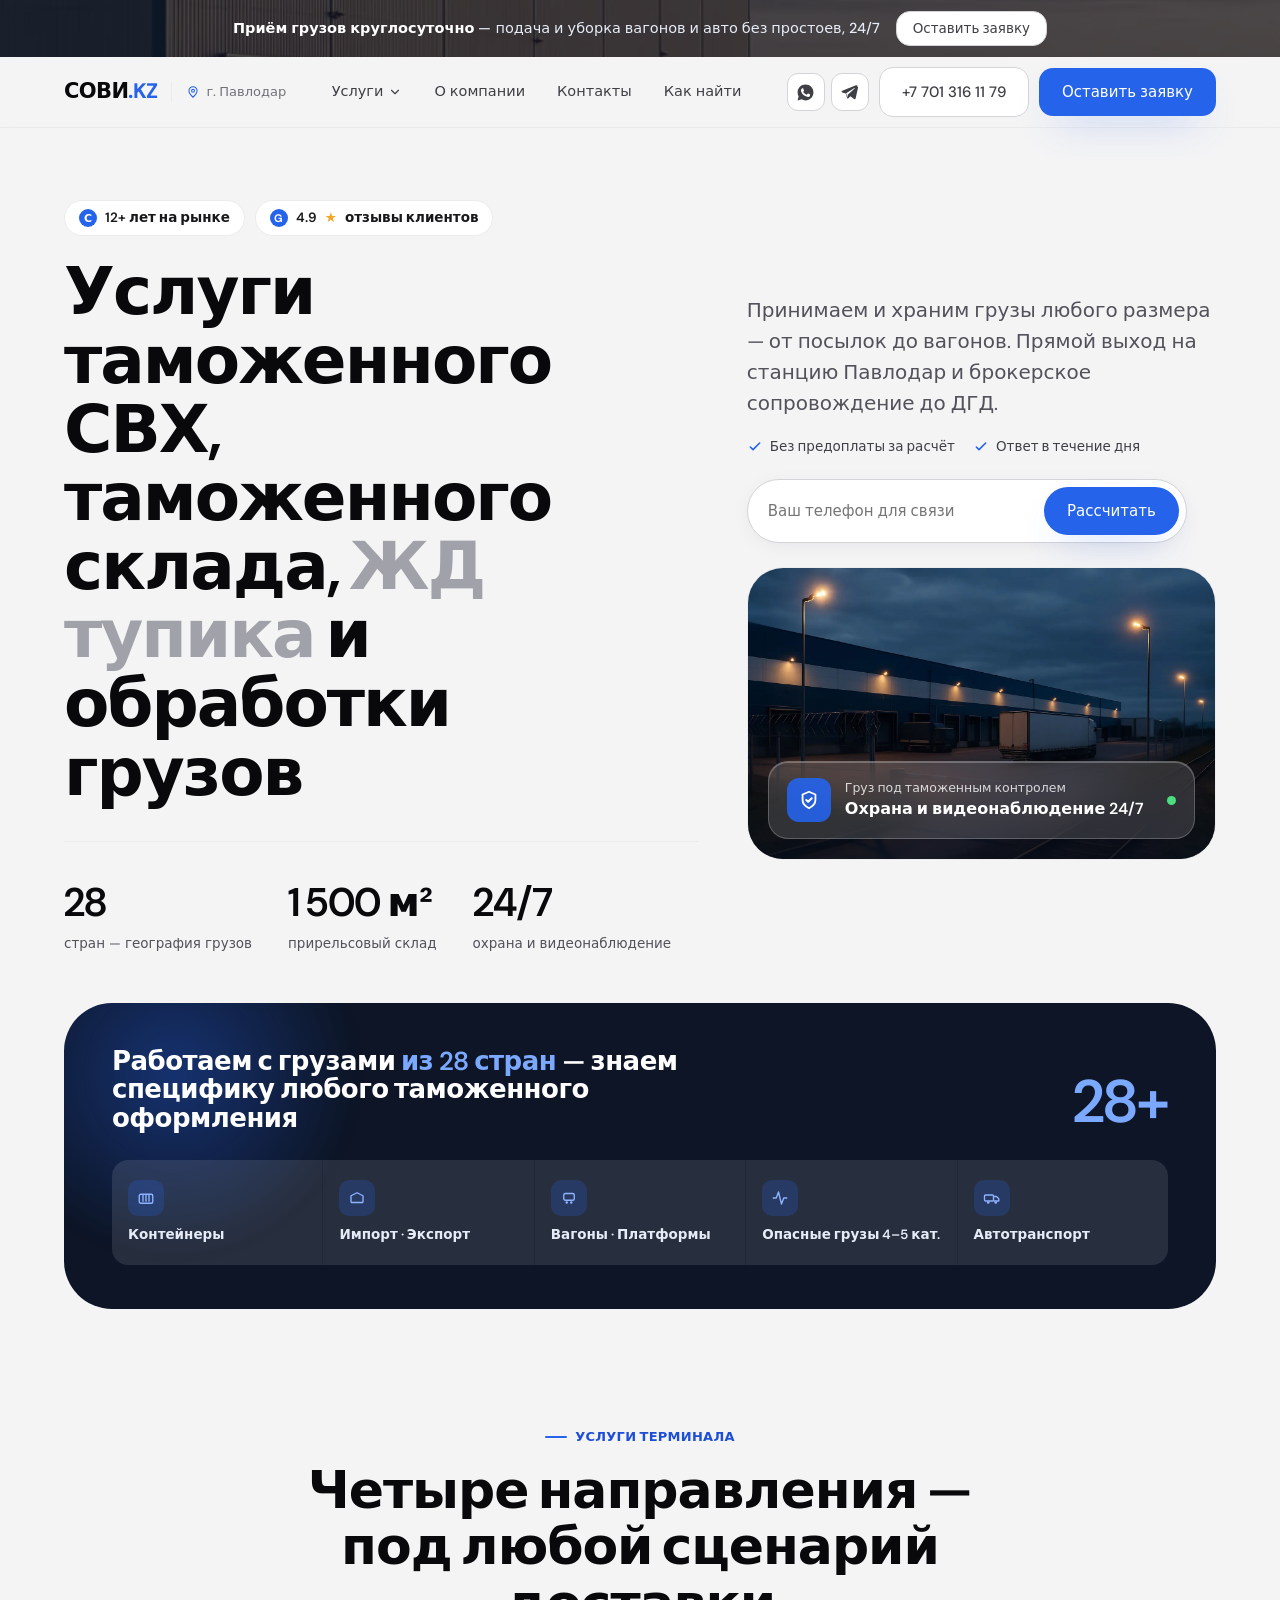
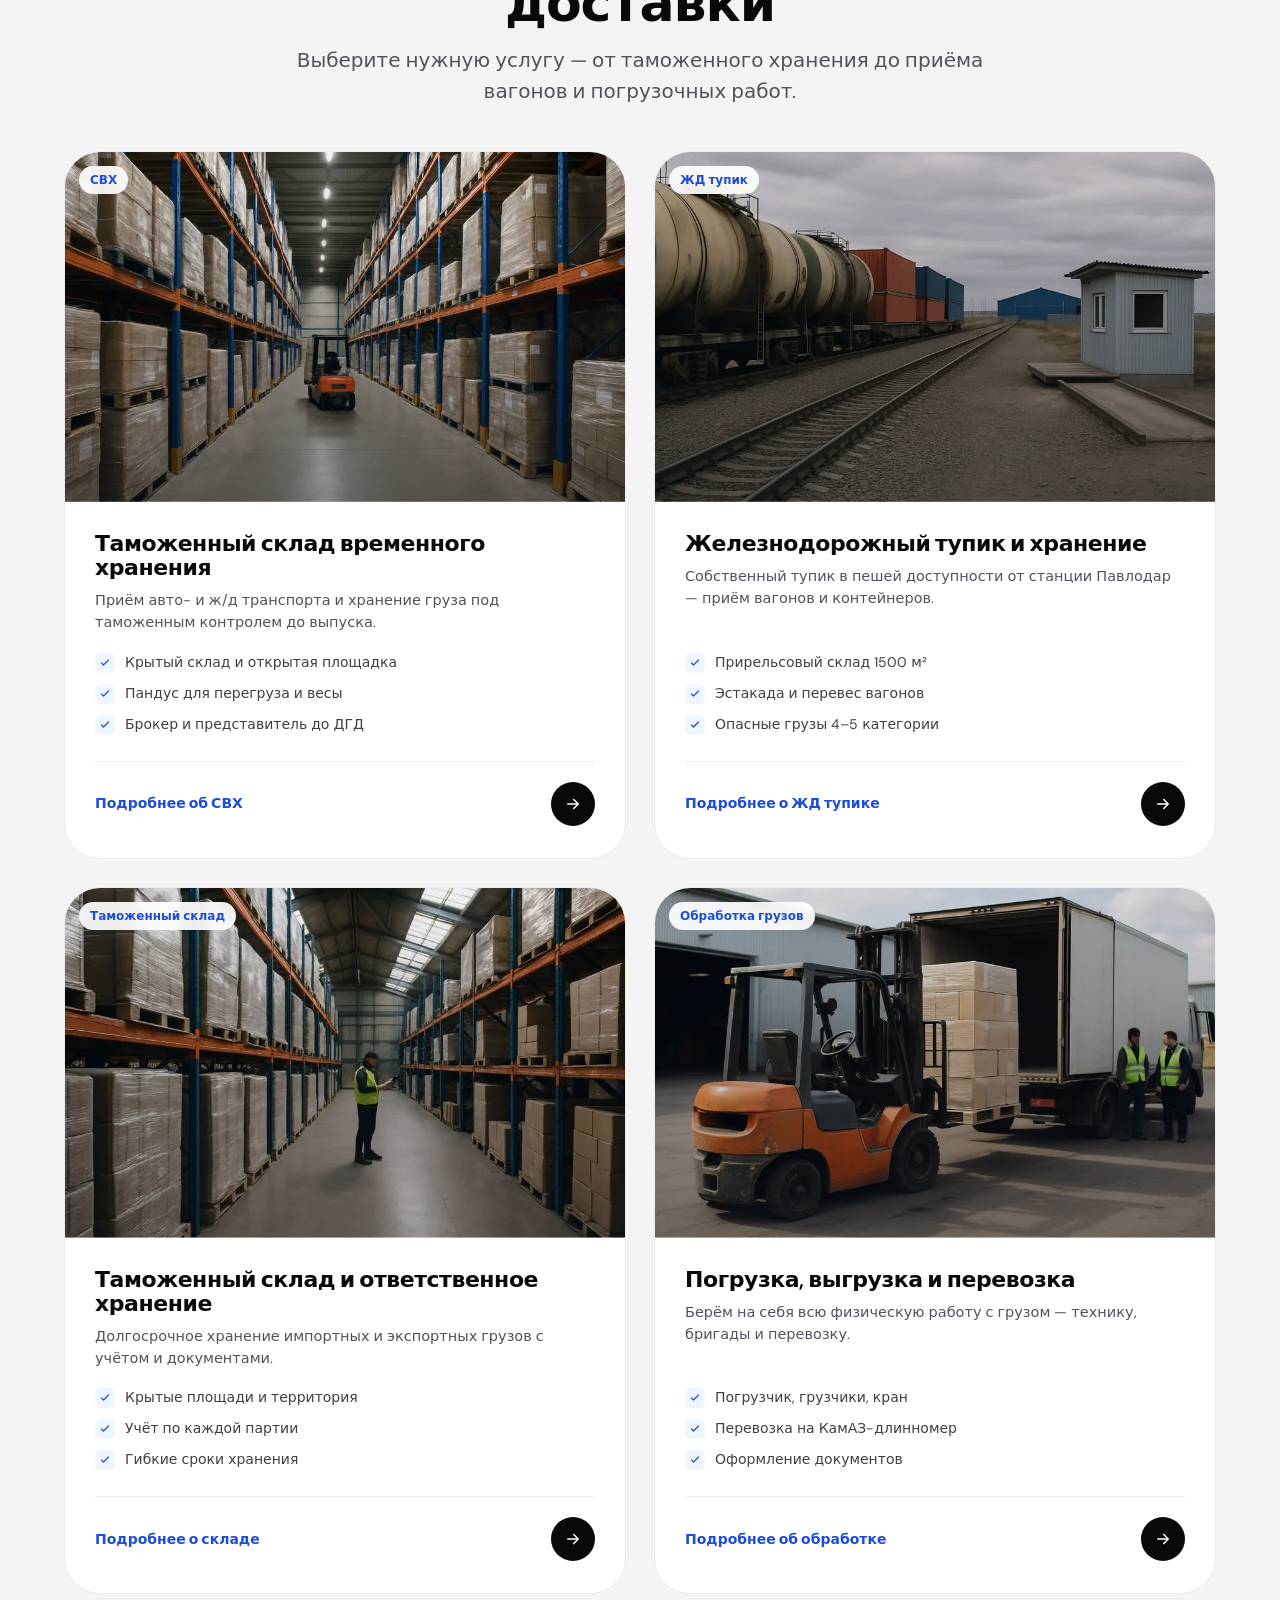
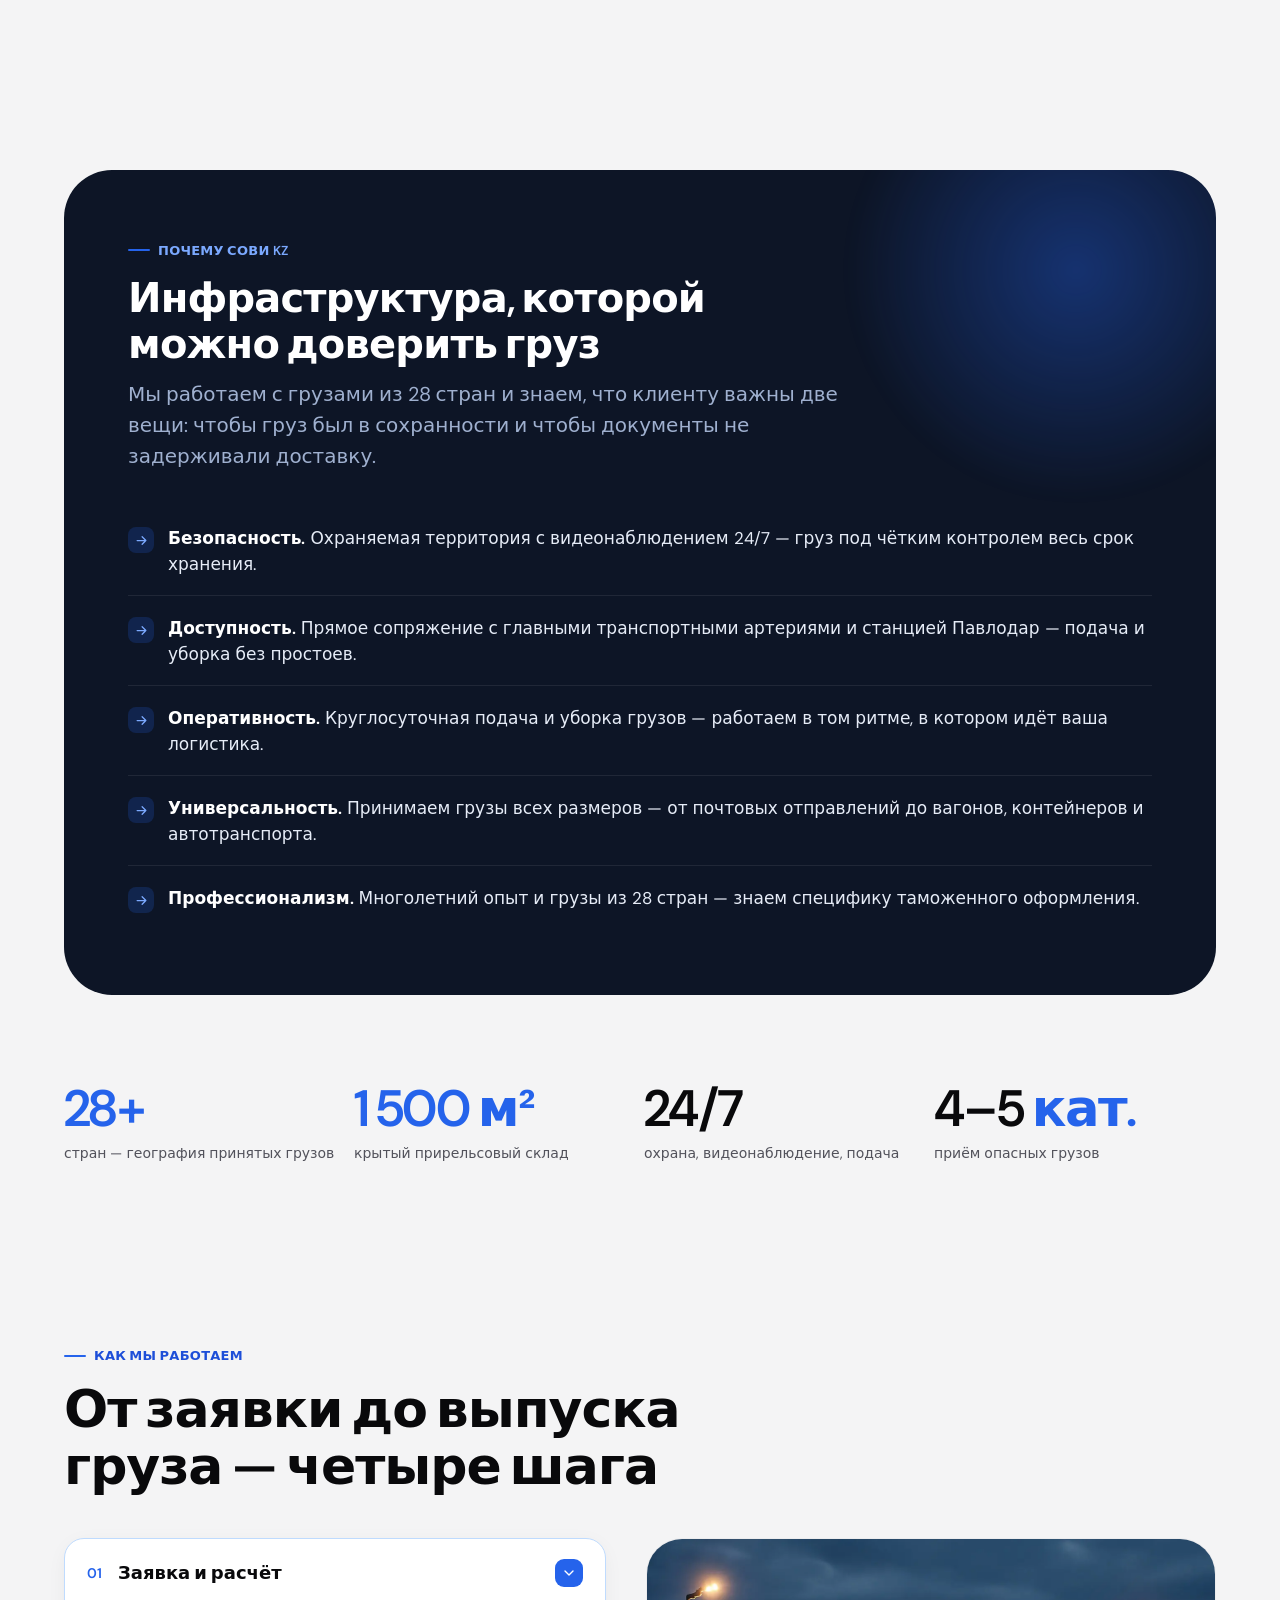
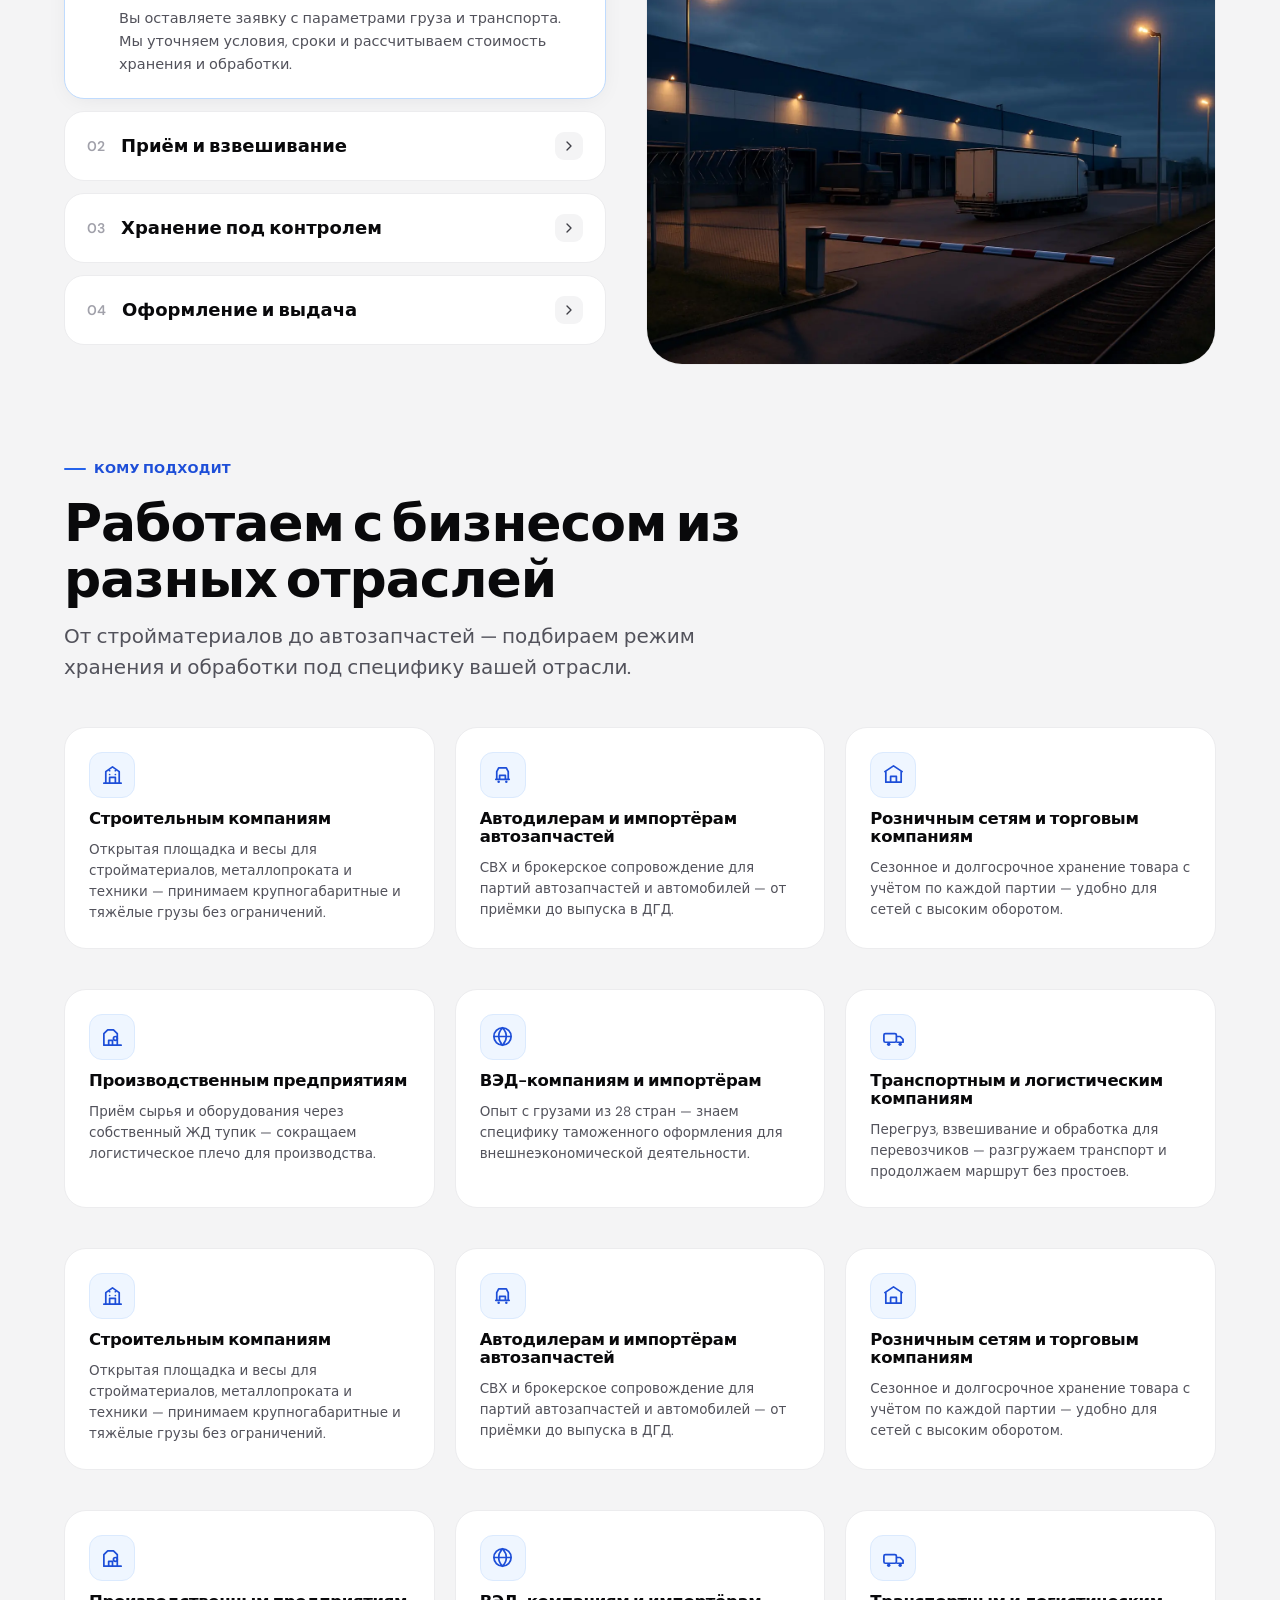
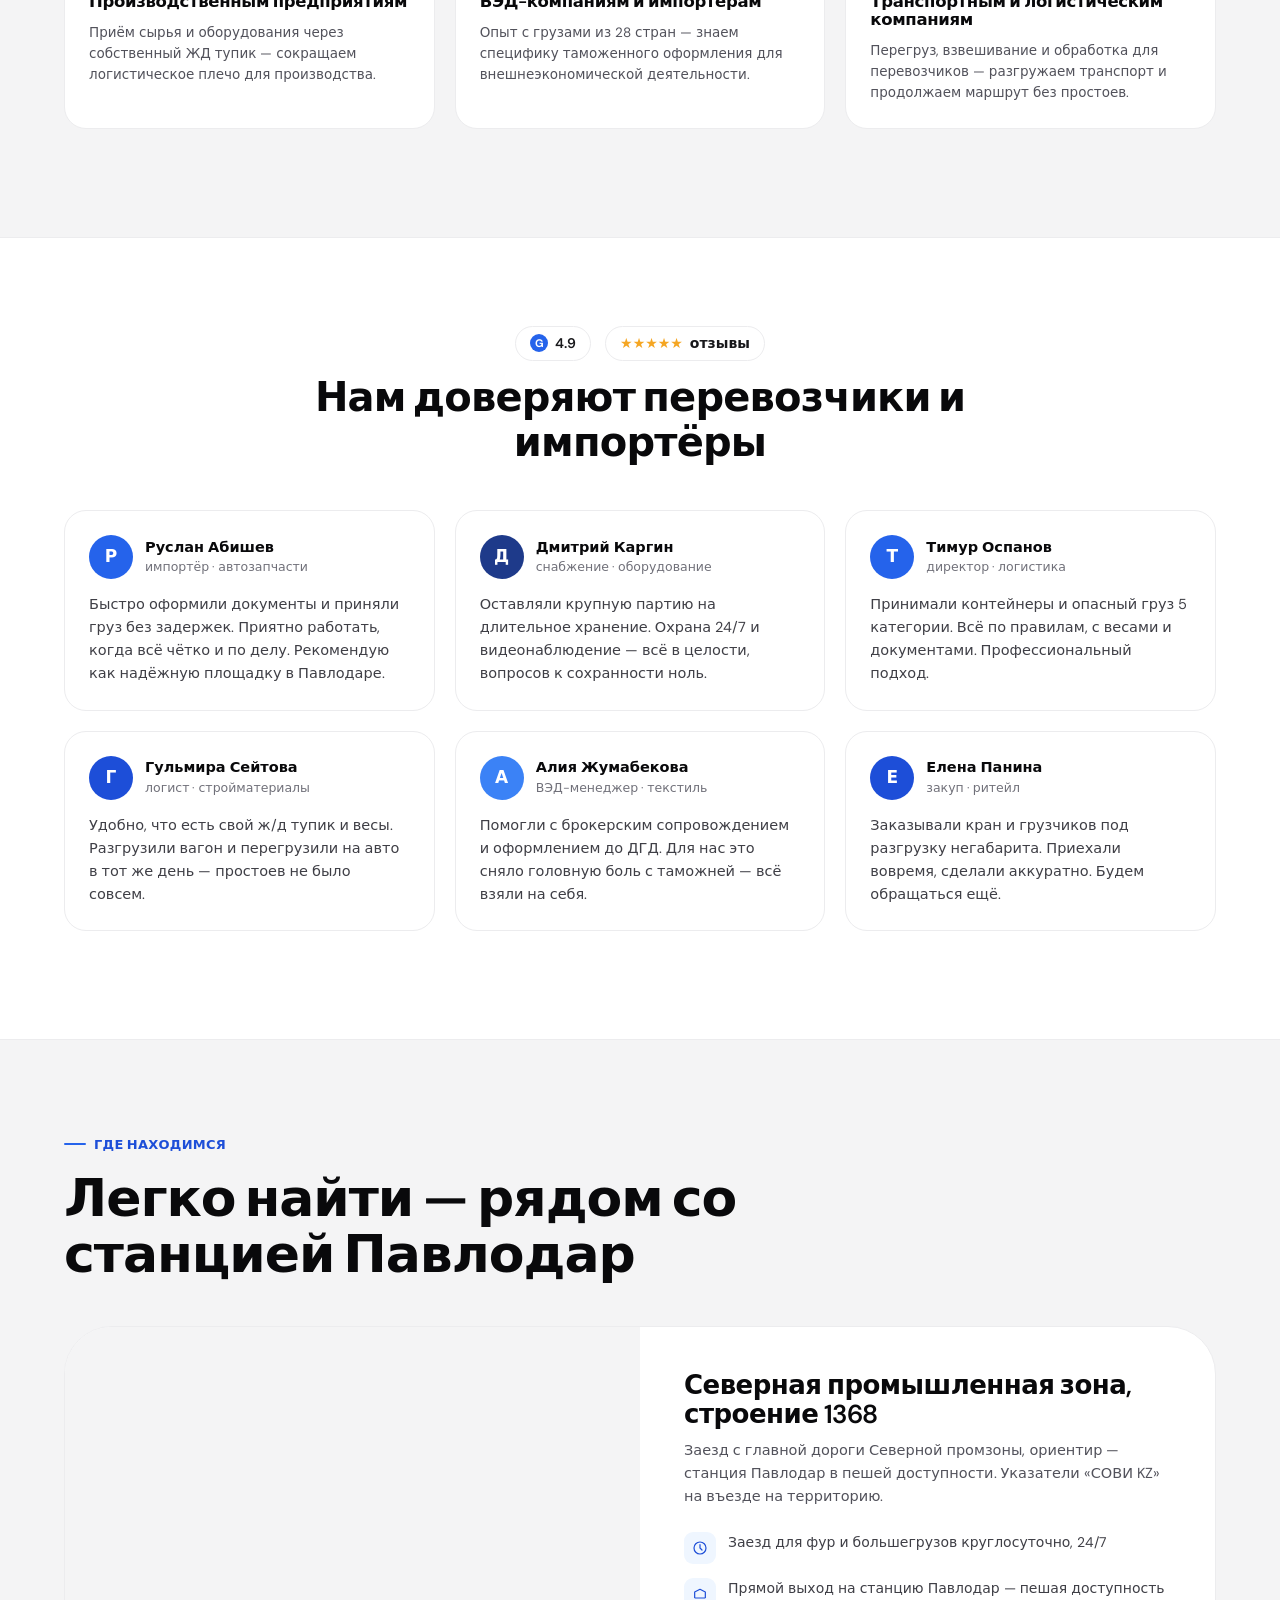
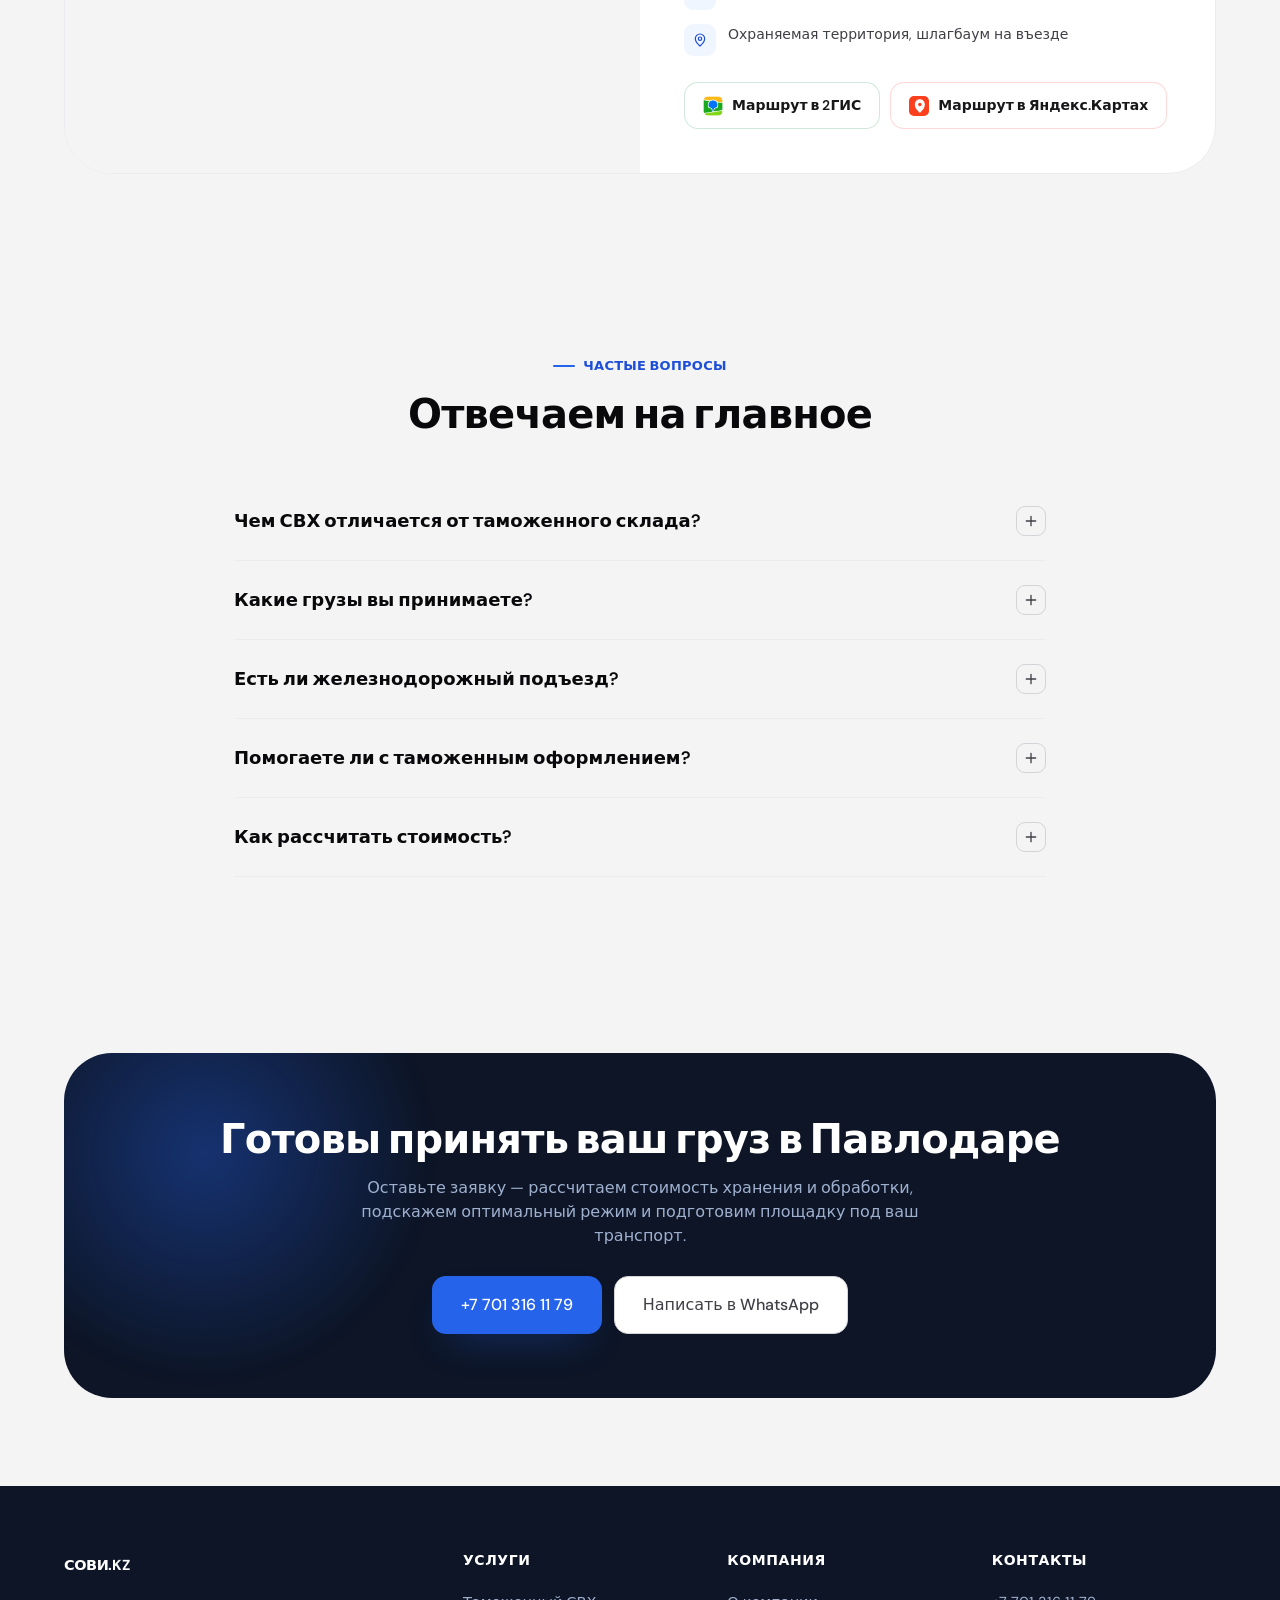
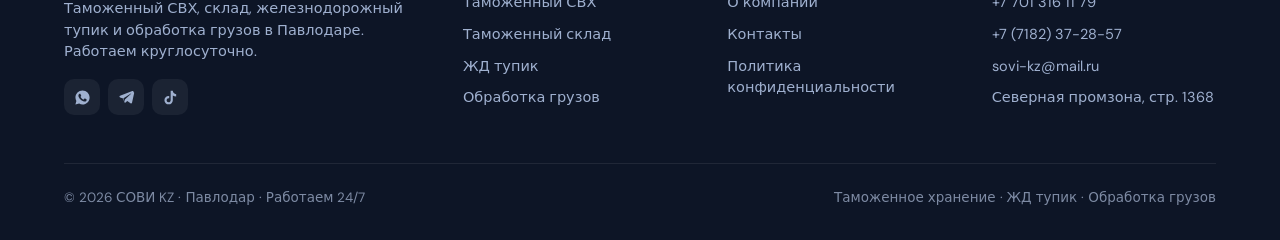
==== commit 3166afd8: "Center nav within the actual logo/CTA gap, add "Как найти" link The header nav was centered against " ====
--- a/index.html
+++ b/index.html
@@ -64,6 +64,7 @@
       </div>
       <a href="o-kompanii.html">О компании</a>
       <a href="kontakty.html">Контакты</a>
+      <a href="index.html#karta">Как найти</a>
     <div class="nav-mobile-extra"><span class="nme-city"><svg viewBox="0 0 24 24" fill="none"><path d="M12 21s7-6.3 7-11a7 7 0 10-14 0c0 4.7 7 11 7 11z" stroke="currentColor" stroke-width="1.8" stroke-linejoin="round"/><circle cx="12" cy="10" r="2.5" stroke="currentColor" stroke-width="1.8"/></svg><span>г. Павлодар</span></span><a href="tel:+77013161179" class="nme-phone"><svg viewBox="0 0 24 24" fill="none"><path d="M5 4h4l2 5-3 2a12 12 0 005 5l2-3 5 2v4a2 2 0 01-2 2A16 16 0 013 6a2 2 0 012-2z" stroke="currentColor" stroke-width="1.8" stroke-linejoin="round"/></svg><span>+7 701 316 11 79</span></a><div class="nme-msg"><a href="https://wa.me/77013161179" class="msg-ico" aria-label="WhatsApp" target="_blank" rel="noopener"><svg viewBox="0 0 24 24" fill="currentColor"><path d="M12.04 2c-5.52 0-10 4.48-10 10 0 1.77.46 3.45 1.27 4.9L2 22l5.25-1.38A9.96 9.96 0 0012.04 22c5.52 0 10-4.48 10-10s-4.48-10-10-10zm5.72 14.2c-.24.68-1.4 1.32-1.94 1.4-.5.08-1.12.11-1.8-.11-.42-.13-.96-.31-1.65-.6-2.9-1.25-4.8-4.16-4.94-4.36-.14-.2-1.18-1.57-1.18-3 0-1.42.75-2.12 1.02-2.41.27-.29.58-.36.78-.36h.55c.18 0 .42-.03.65.5.24.55.8 1.9.87 2.04.07.14.12.3.02.49-.1.19-.15.3-.29.46-.14.16-.3.36-.43.48-.14.14-.29.29-.13.57.17.28.75 1.24 1.62 2.01 1.11.99 2.05 1.3 2.33 1.44.28.14.44.12.6-.07.17-.19.71-.83.9-1.12.19-.28.38-.24.63-.14.26.1 1.63.77 1.91.91.28.14.47.21.53.33.07.12.07.68-.17 1.36z"/></svg></a><a href="https://t.me/sovi_kz_pvl" class="msg-ico" aria-label="Telegram" target="_blank" rel="noopener"><svg viewBox="0 0 24 24" fill="currentColor"><path d="M21.9 4.3c.3-1.1-.7-1.9-1.7-1.5L2.9 9.7c-1.1.4-1.1 1.9 0 2.3l4.4 1.4 1.7 5.4c.2.7 1.1.9 1.6.4l2.5-2.4 4.6 3.4c.8.6 1.9.2 2.1-.8l3.1-14.1zM7.8 12.9l10.4-6.5c.3-.2.6.1.3.4l-8.7 8-.3 3.4-1.7-5.3z"/></svg></a></div><button type="button" class="btn btn-primary" data-modal-open>Оставить заявку</button></div></nav>
     <div class="nav-right"><div class="msg-icons">
       <a href="https://wa.me/77013161179" class="msg-ico" aria-label="Написать в WhatsApp" target="_blank" rel="noopener"><svg viewBox="0 0 24 24" fill="currentColor"><path d="M12.04 2c-5.52 0-10 4.48-10 10 0 1.77.46 3.45 1.27 4.9L2 22l5.25-1.38A9.96 9.96 0 0012.04 22c5.52 0 10-4.48 10-10s-4.48-10-10-10zm5.72 14.2c-.24.68-1.4 1.32-1.94 1.4-.5.08-1.12.11-1.8-.11-.42-.13-.96-.31-1.65-.6-2.9-1.25-4.8-4.16-4.94-4.36-.14-.2-1.18-1.57-1.18-3 0-1.42.75-2.12 1.02-2.41.27-.29.58-.36.78-.36h.55c.18 0 .42-.03.65.5.24.55.8 1.9.87 2.04.07.14.12.3.02.49-.1.19-.15.3-.29.46-.14.16-.3.36-.43.48-.14.14-.29.29-.13.57.17.28.75 1.24 1.62 2.01 1.11.99 2.05 1.3 2.33 1.44.28.14.44.12.6-.07.17-.19.71-.83.9-1.12.19-.28.38-.24.63-.14.26.1 1.63.77 1.91.91.28.14.47.21.53.33.07.12.07.68-.17 1.36z"/></svg></a>
@@ -316,7 +317,7 @@
 </section>
 
 <!-- WHERE WE ARE -->
-<section>
+<section id="karta">
   <div class="wrap">
     <div class="sec-head reveal">
       <span class="eyebrow">Где находимся</span>
--- a/assets/styles.css
+++ b/assets/styles.css
@@ -81,7 +81,7 @@
   padding-left:14px;border-left:1px solid var(--cloud);white-space:nowrap}
 .nav-city svg{width:14px;height:14px;flex:none;color:var(--blue-600)}
 @media(max-width:760px){.nav-city{display:none}}
-.nav-links{display:flex;gap:4px;position:absolute;left:50%;top:50%;transform:translate(-50%,-50%)}
+.nav-links{display:flex;gap:4px;flex:1 1 auto;justify-content:center;min-width:0}
 .nav-right{display:flex;align-items:center;gap:10px;flex:none}
 .nav-links a{font-size:14.5px;color:var(--iron);padding:9px 14px;border-radius:10px;font-weight:500;transition:.15s;position:relative}
 .nav-links a:hover{color:var(--obsidian);background:rgba(0,0,0,.04)}
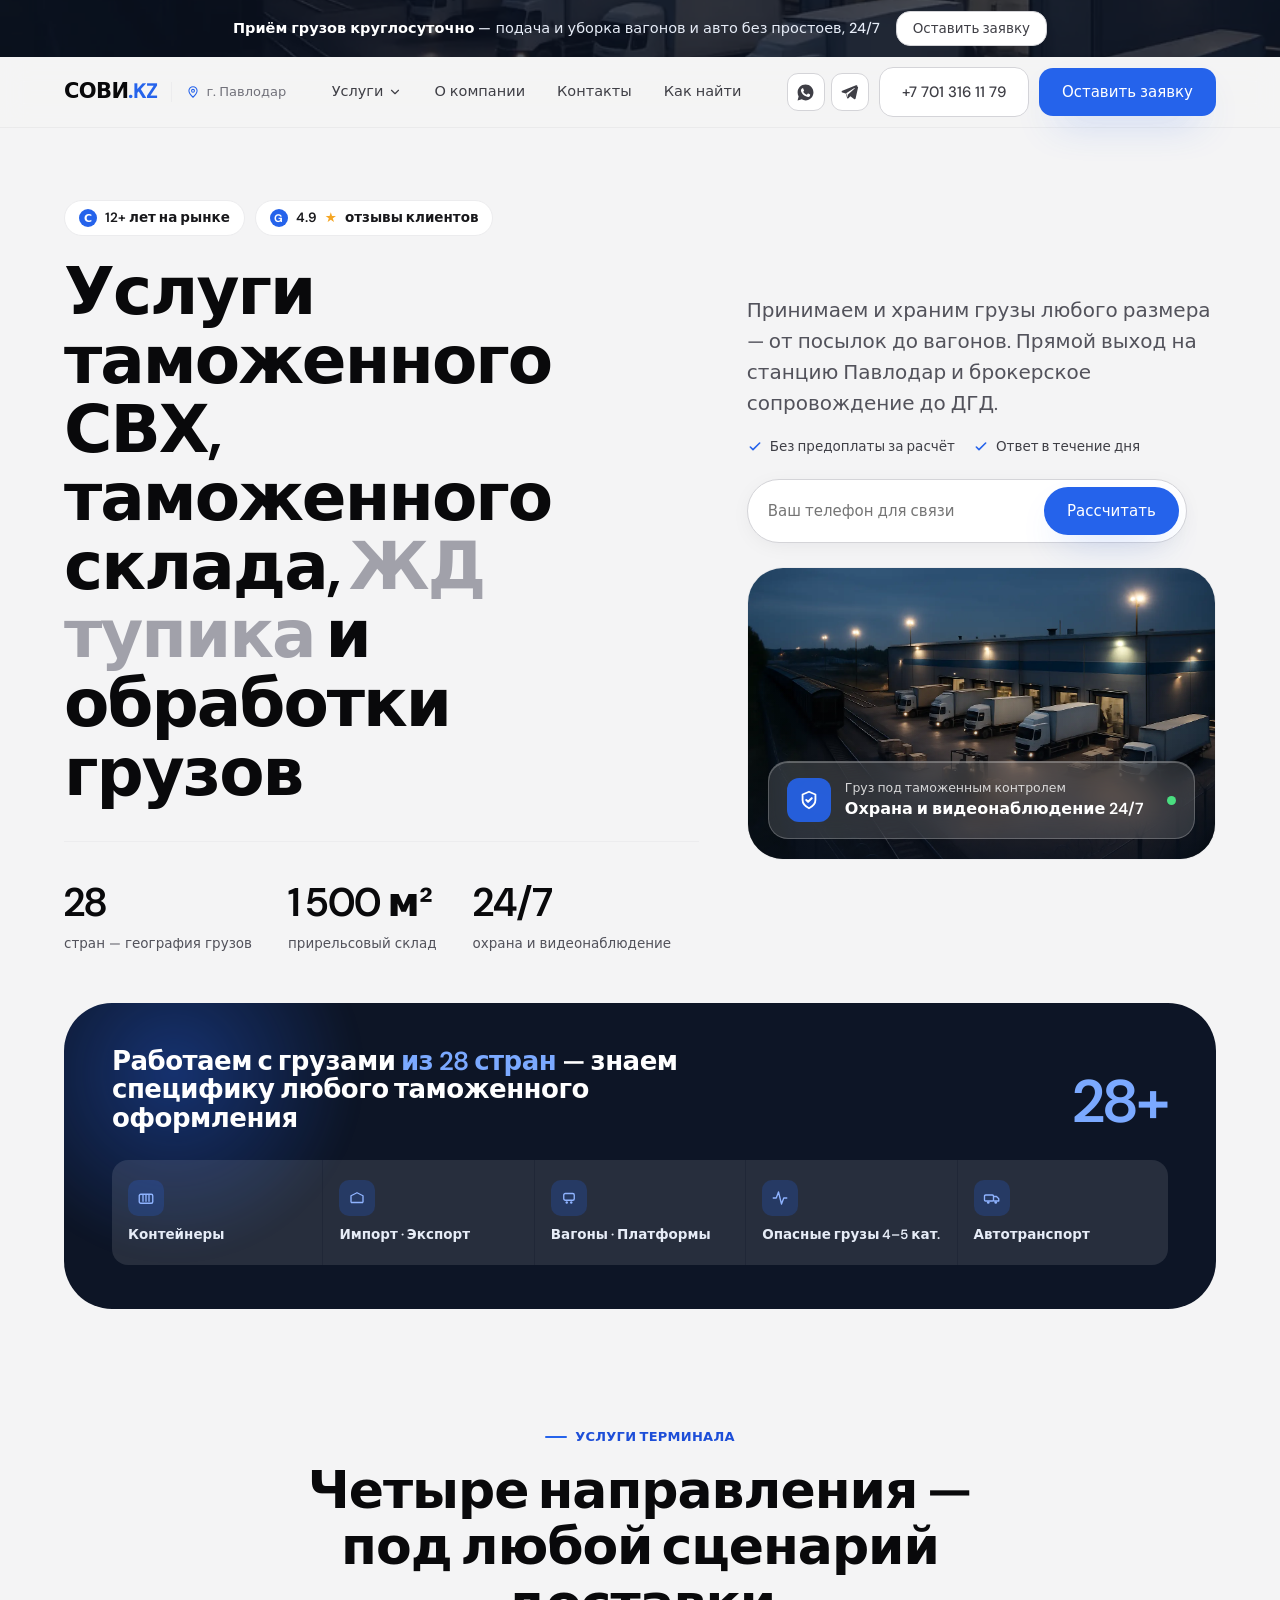
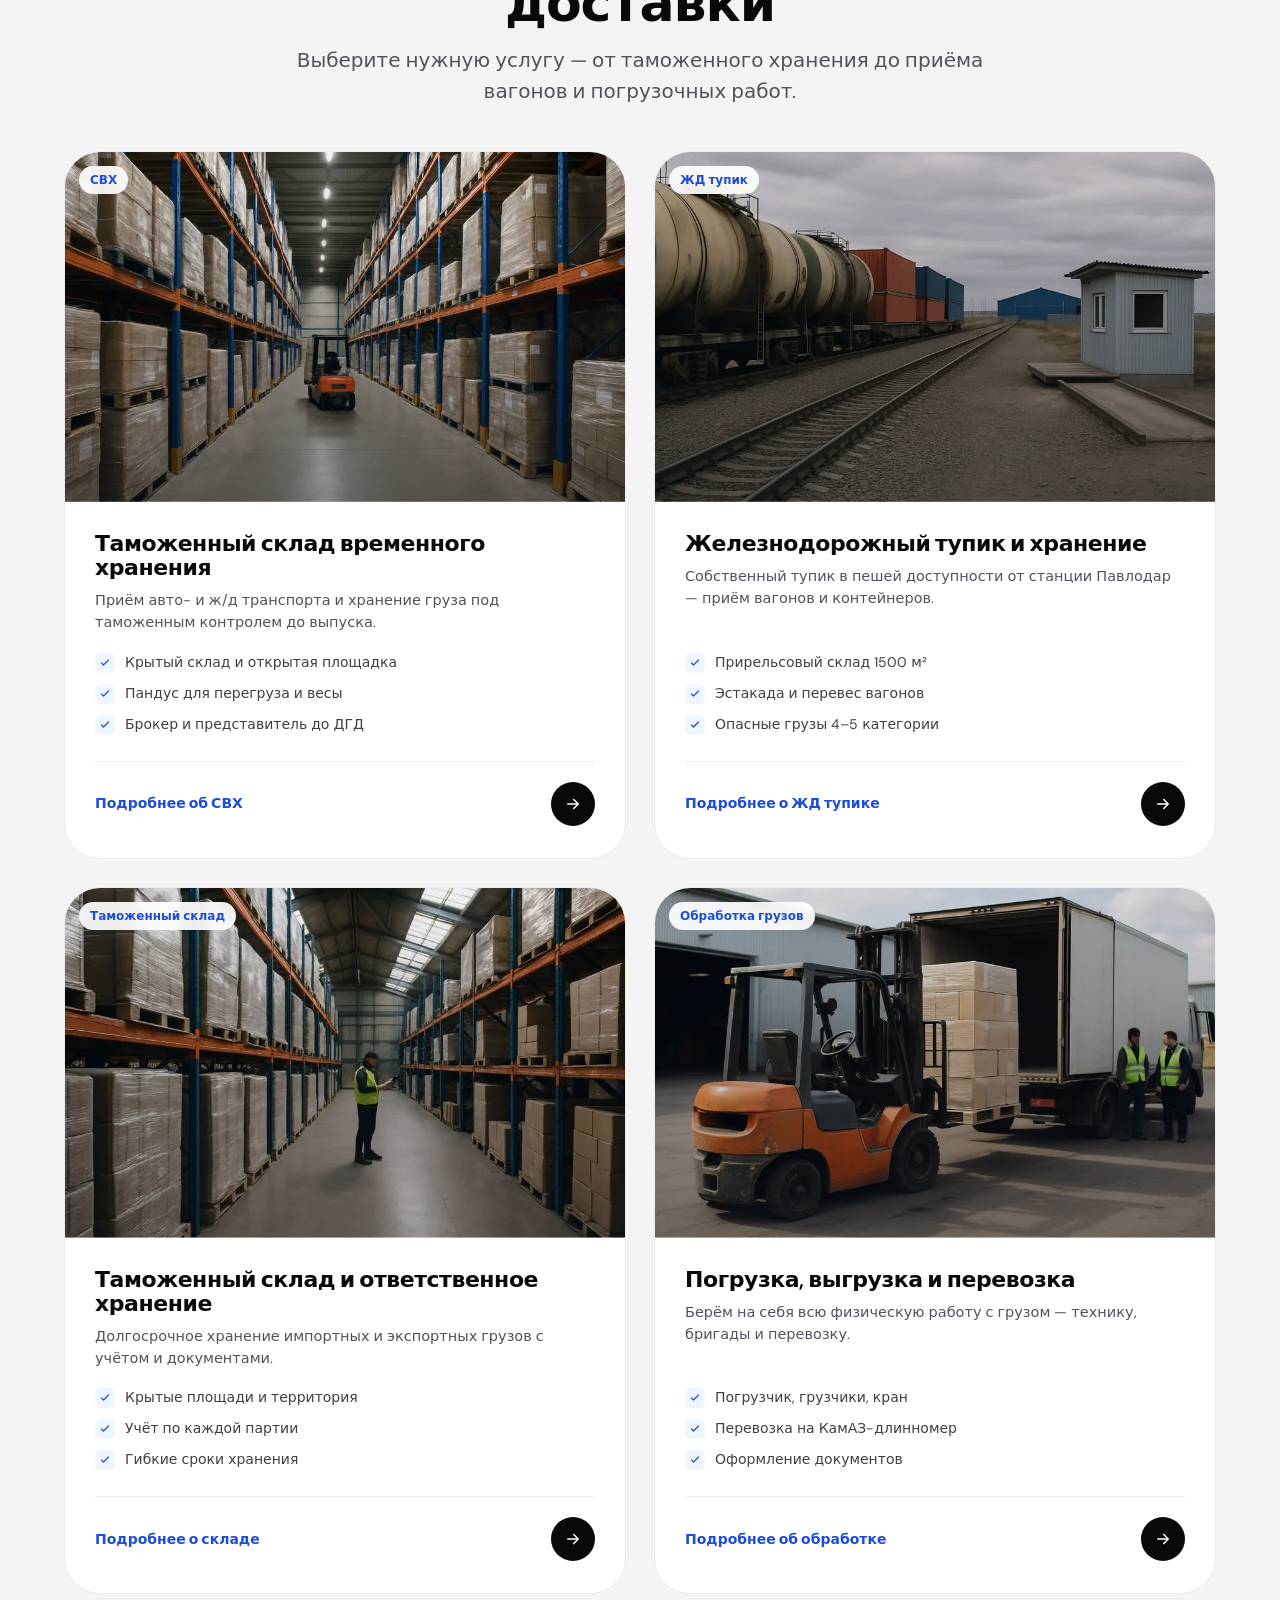
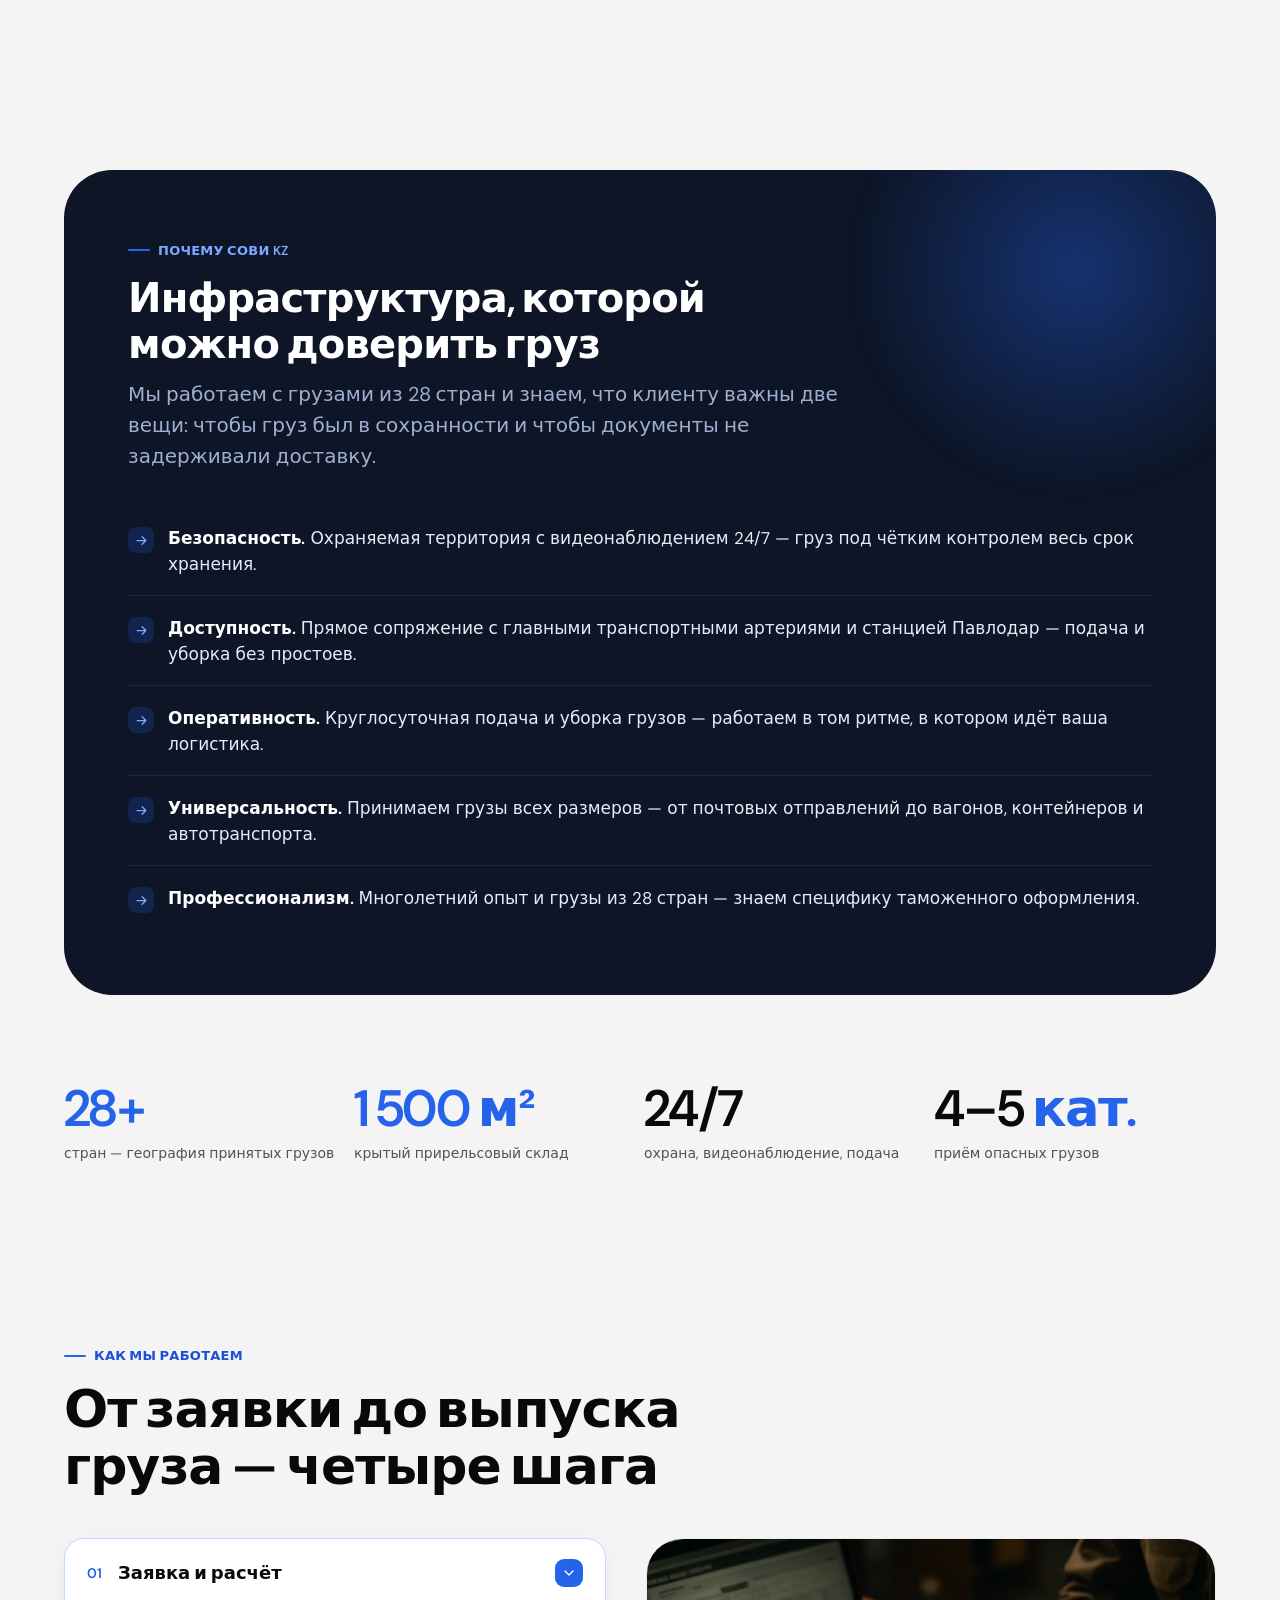
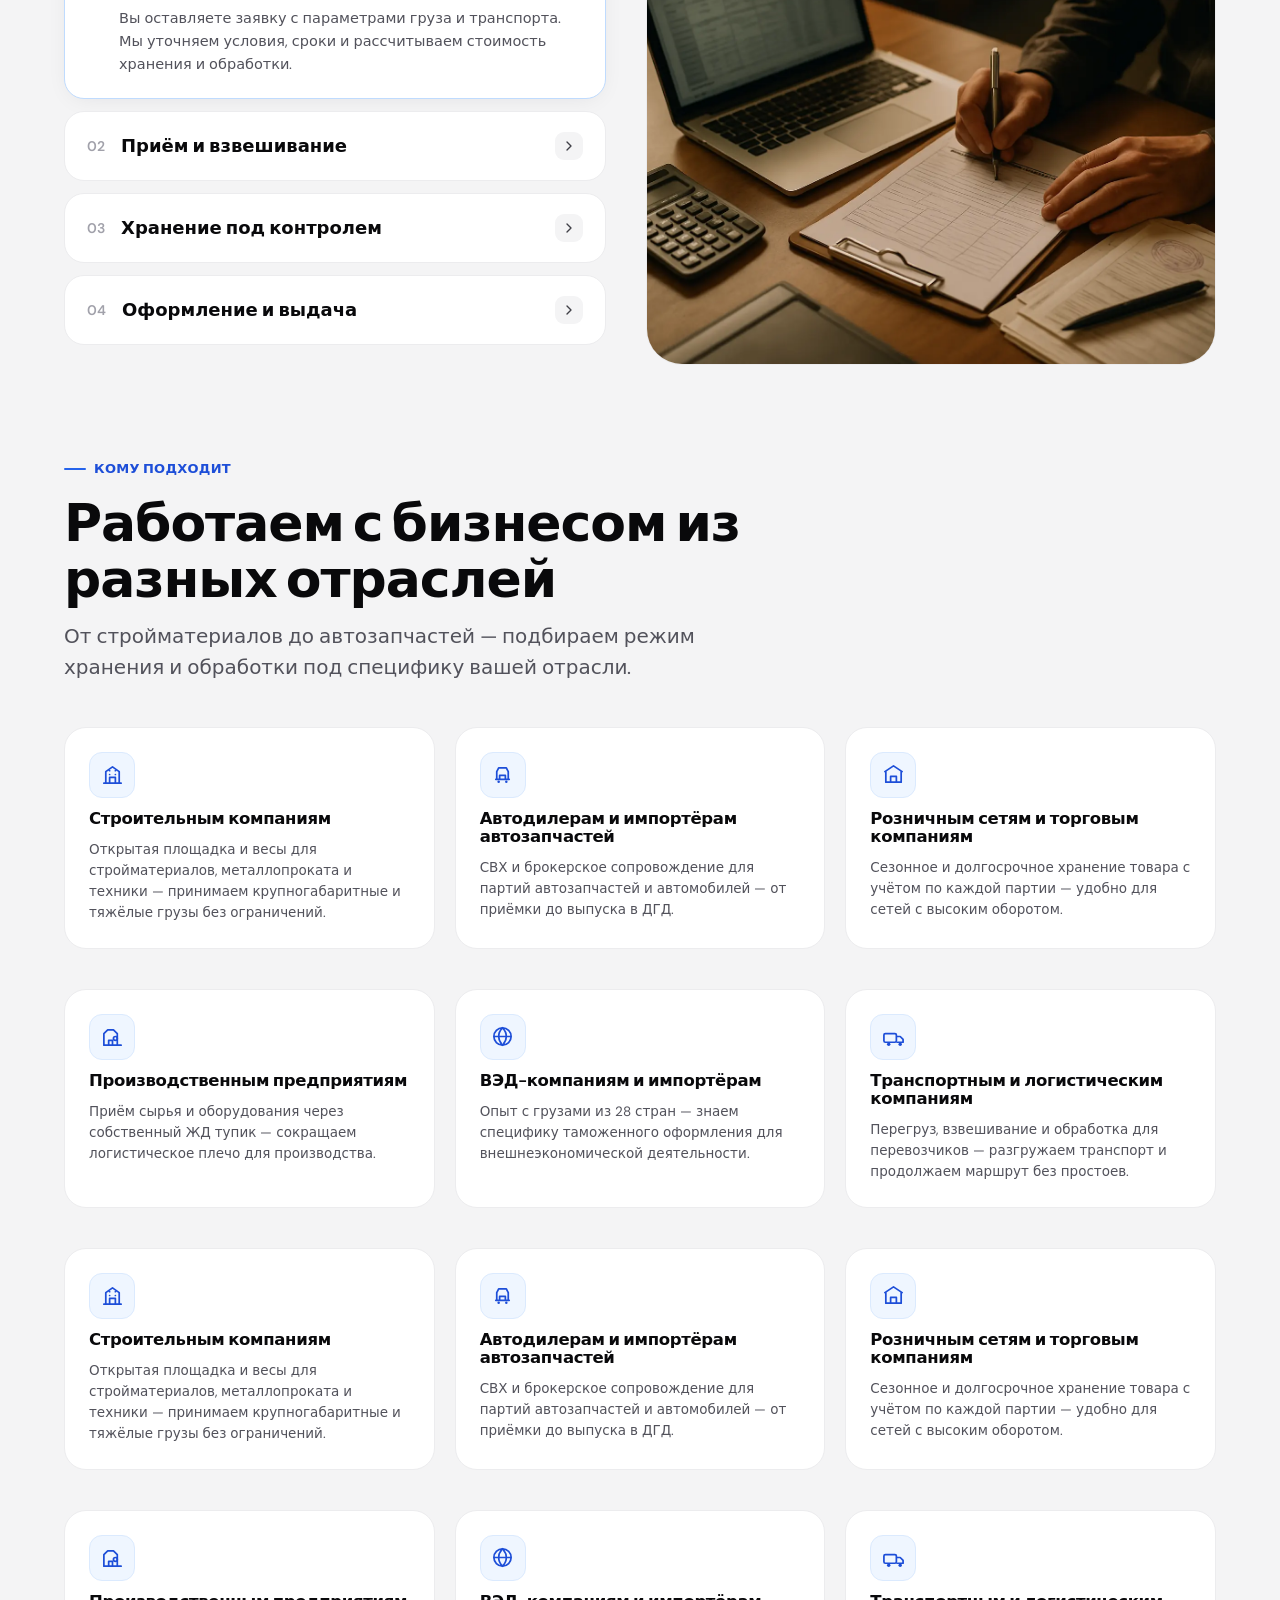
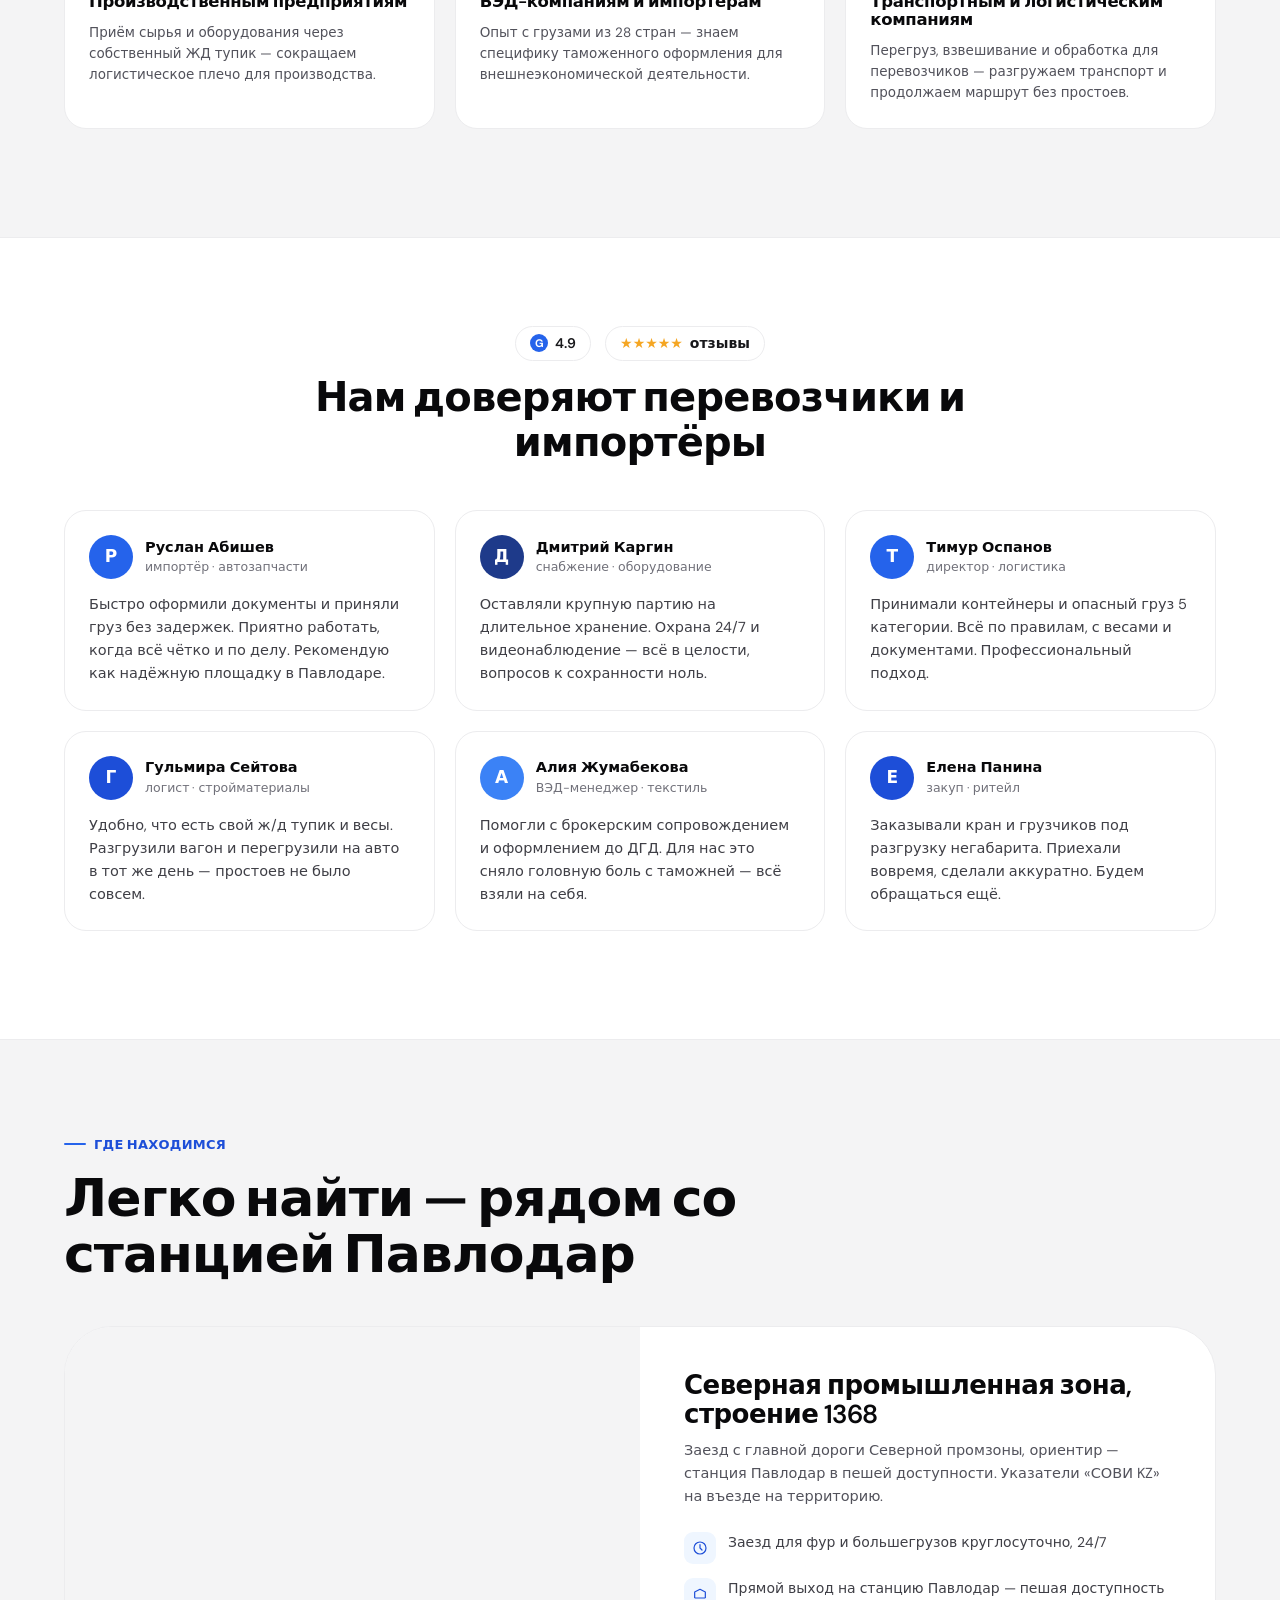
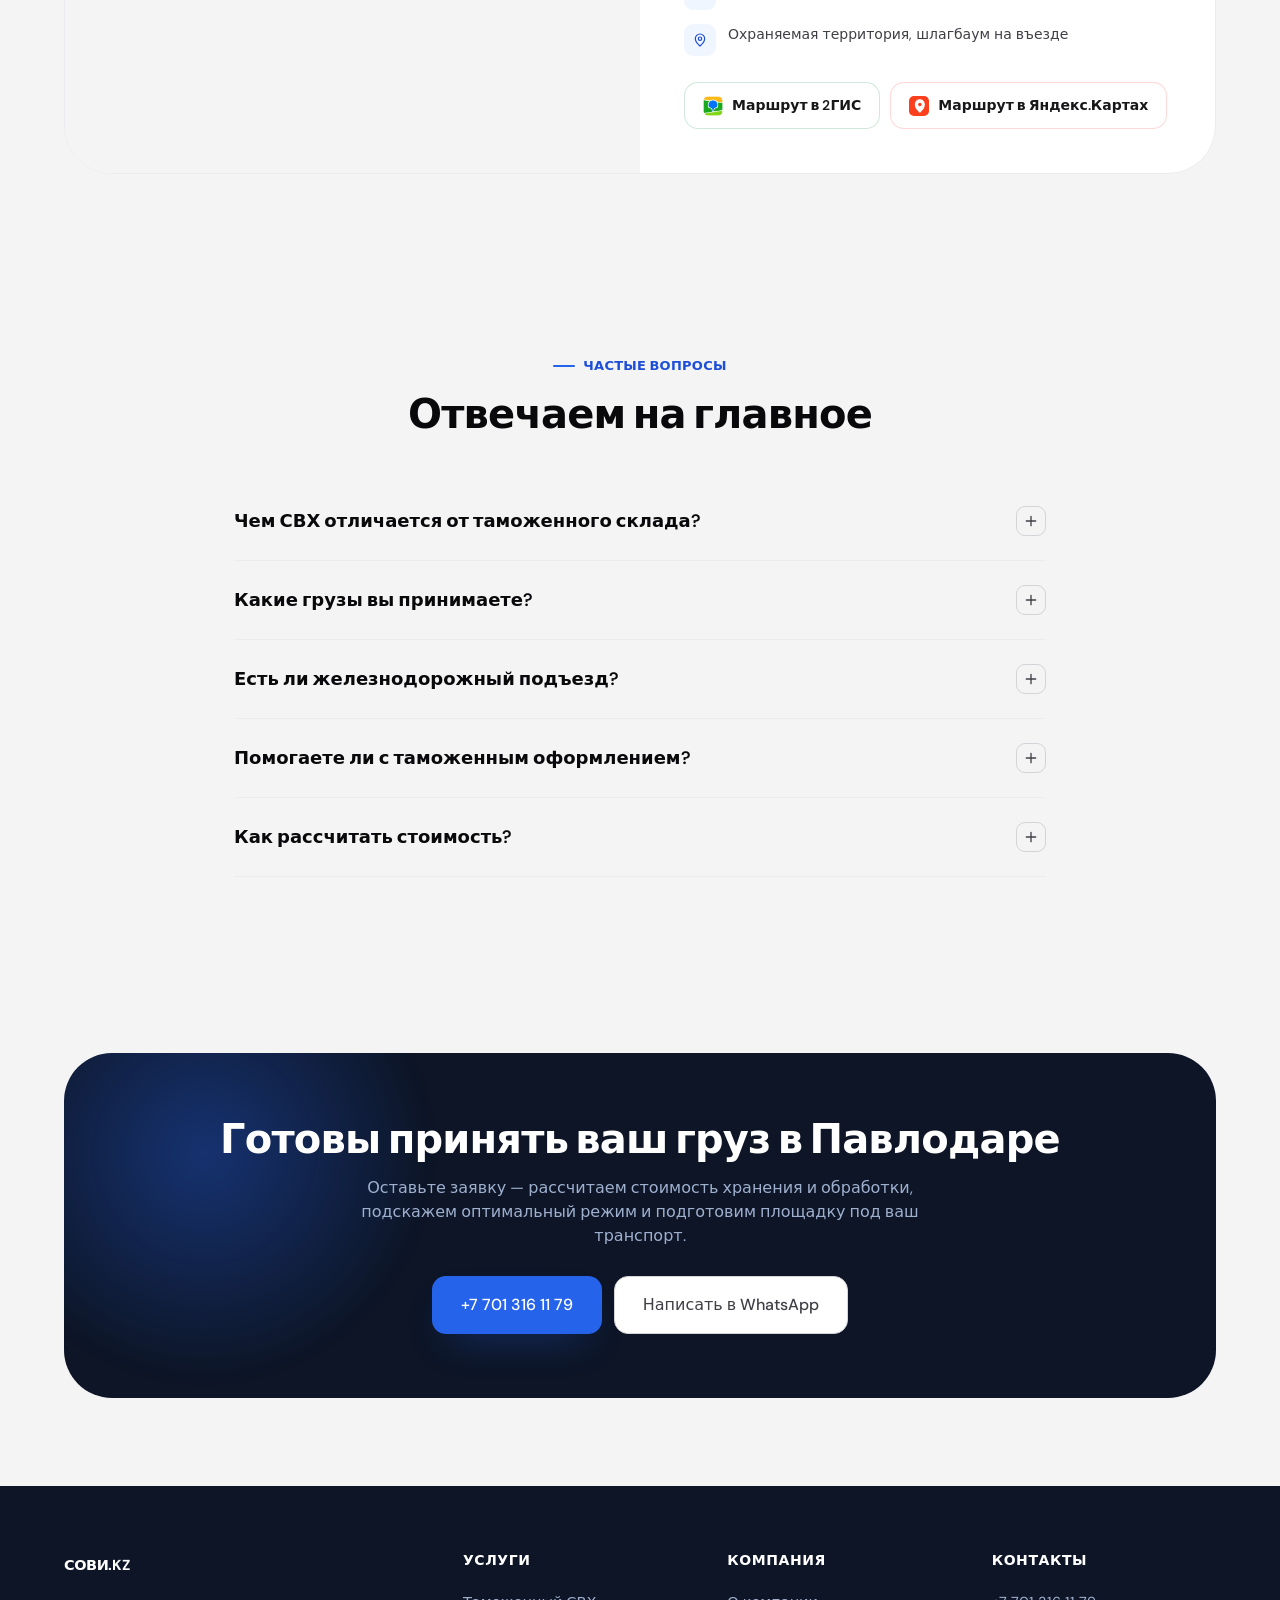
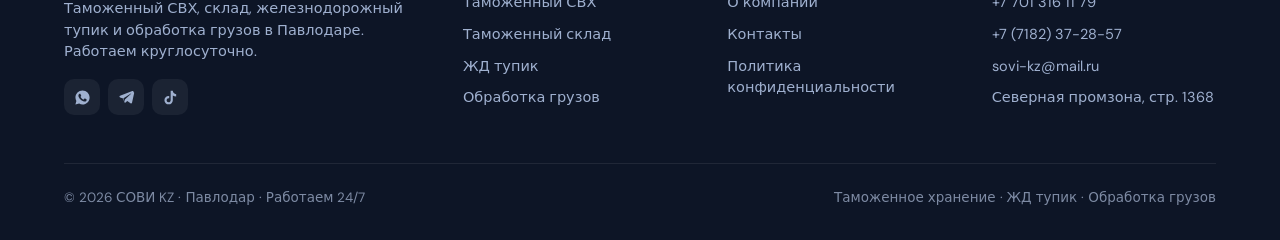
==== commit a67b3552: "Generate targeted photos for hero and each process step, new favicon Homepage hero/promo now uses a " ====
--- a/index.html
+++ b/index.html
@@ -13,7 +13,7 @@
 <link rel="preconnect" href="https://fonts.googleapis.com">
 <link rel="preconnect" href="https://fonts.gstatic.com" crossorigin><link href="https://fonts.googleapis.com/css2?family=DM+Sans:opsz,wght@9..40,400;9..40,500;9..40,600;9..40,700&display=swap" rel="stylesheet">
 <link rel="stylesheet" href="assets/styles.css">
-<link rel="icon" href="data:image/svg+xml,%3Csvg xmlns='http://www.w3.org/2000/svg' viewBox='0 0 32 32'%3E%3Crect width='32' height='32' rx='8' fill='%232563eb'/%3E%3Cpath d='M8 20V13l8-4 8 4v7' stroke='white' stroke-width='2' fill='none' stroke-linejoin='round'/%3E%3Cpath d='M8 20h16' stroke='white' stroke-width='2'/%3E%3C/svg%3E">
+<link rel="icon" href="data:image/svg+xml,%3Csvg xmlns='http://www.w3.org/2000/svg' viewBox='0 0 32 32'%3E%3Crect width='32' height='32' rx='8' fill='%2309090b'/%3E%3Ctext x='11' y='23' font-family='Arial,Helvetica,sans-serif' font-size='19' font-weight='800' fill='%23ffffff'%3EC%3C/text%3E%3Crect x='19' y='18' width='10' height='10' rx='3' fill='%232563eb'/%3E%3C/svg%3E">
 <script type="application/ld+json">
 {"@context":"https://schema.org","@type":"LocalBusiness","name":"СОВИ KZ","description":"Таможенный склад временного хранения (СВХ), таможенный склад, железнодорожный тупик и обработка грузов в Павлодаре.","telephone":"+77013161179","email":"sovi-kz@mail.ru","url":"https://xn--b1amql.kz/","address":{"@type":"PostalAddress","streetAddress":"Северная промышленная зона, строение 1368","addressLocality":"Павлодар","addressCountry":"KZ"},"openingHours":"Mo-Su 00:00-24:00","areaServed":"Павлодар"}
 </script>
@@ -35,7 +35,7 @@
 
 <!-- PROMO BAR -->
 <div class="promo">
-  <img class="promo-img" src="assets/img/hero-terminal-sm.webp" alt="" aria-hidden="true">
+  <img class="promo-img" src="assets/img/hero-targeted-sm.webp" alt="" aria-hidden="true">
   <div class="wrap promo-in">
     <span><b>Приём грузов круглосуточно</b> <span class="promo-hide">— подача и уборка вагонов и авто без простоев, 24/7</span></span>
     <button type="button" class="btn btn-ghost" data-modal-open>Оставить заявку</button>
@@ -105,7 +105,7 @@
         <button type="submit" class="btn btn-primary">Рассчитать</button>
       </form>
       <div class="hero-photo img-reveal" style="margin-top:24px;aspect-ratio:16/10">
-        <img src="assets/img/about-cover.webp" alt="Охраняемая территория терминала СОВИ KZ с контрольно-пропускным пунктом" loading="eager">
+        <img src="assets/img/hero-targeted.webp" alt="Терминал СОВИ KZ с высоты: приём фур, погрузка и железнодорожный состав" loading="eager">
         <div class="glass-card">
           <div class="gi"><svg viewBox="0 0 24 24" fill="none"><path d="M9 12l2 2 4-4" stroke="currentColor" stroke-width="2.2" stroke-linecap="round" stroke-linejoin="round"/><path d="M12 3l7 3v6c0 4-3 7-7 9-4-2-7-5-7-9V6z" stroke="currentColor" stroke-width="2" stroke-linejoin="round"/></svg></div>
           <div style="flex:1"><div class="gk">Груз под таможенным контролем</div><div class="gv">Охрана и видеонаблюдение 24/7</div></div>
@@ -243,13 +243,13 @@
     </div>
     <div class="proc-grid">
       <div class="acc reveal">
-        <div class="acc-item" data-image="assets/img/about-cover.webp" data-image-alt="Въезд на охраняемую территорию терминала — приём заявки"><button class="acc-head"><span class="acc-n">01</span><span class="acc-t">Заявка и расчёт</span><span class="acc-chev"><svg viewBox="0 0 24 24" fill="none" width="16" height="16"><path d="M9 6l6 6-6 6" stroke="currentColor" stroke-width="2" stroke-linecap="round" stroke-linejoin="round"/></svg></span></button><div class="acc-card-img"><img src="assets/img/about-cover-sm.webp" alt="Въезд на охраняемую территорию терминала — приём заявки" loading="lazy"></div><div class="acc-body"><p>Вы оставляете заявку с параметрами груза и транспорта. Мы уточняем условия, сроки и рассчитываем стоимость хранения и обработки.</p></div></div>
-        <div class="acc-item" data-image="assets/img/svh-cover.webp" data-image-alt="Приём и размещение груза на крытом складе"><button class="acc-head"><span class="acc-n">02</span><span class="acc-t">Приём и взвешивание</span><span class="acc-chev"><svg viewBox="0 0 24 24" fill="none" width="16" height="16"><path d="M9 6l6 6-6 6" stroke="currentColor" stroke-width="2" stroke-linecap="round" stroke-linejoin="round"/></svg></span></button><div class="acc-card-img"><img src="assets/img/svh-cover-sm.webp" alt="Приём и размещение груза на крытом складе" loading="lazy"></div><div class="acc-body"><p>Принимаем авто- или ж/д транспорт, взвешиваем на весах для вагонов и автомобилей, размещаем на крытом складе или открытой площадке.</p></div></div>
+        <div class="acc-item" data-image="assets/img/step1-application.webp" data-image-alt="Оформление заявки на хранение груза: расчёт стоимости"><button class="acc-head"><span class="acc-n">01</span><span class="acc-t">Заявка и расчёт</span><span class="acc-chev"><svg viewBox="0 0 24 24" fill="none" width="16" height="16"><path d="M9 6l6 6-6 6" stroke="currentColor" stroke-width="2" stroke-linecap="round" stroke-linejoin="round"/></svg></span></button><div class="acc-card-img"><img src="assets/img/step1-application-sm.webp" alt="Оформление заявки на хранение груза: расчёт стоимости" loading="lazy"></div><div class="acc-body"><p>Вы оставляете заявку с параметрами груза и транспорта. Мы уточняем условия, сроки и рассчитываем стоимость хранения и обработки.</p></div></div>
+        <div class="acc-item" data-image="assets/img/step2-weighing.webp" data-image-alt="Взвешивание фуры на весовой платформе терминала"><button class="acc-head"><span class="acc-n">02</span><span class="acc-t">Приём и взвешивание</span><span class="acc-chev"><svg viewBox="0 0 24 24" fill="none" width="16" height="16"><path d="M9 6l6 6-6 6" stroke="currentColor" stroke-width="2" stroke-linecap="round" stroke-linejoin="round"/></svg></span></button><div class="acc-card-img"><img src="assets/img/step2-weighing-sm.webp" alt="Взвешивание фуры на весовой платформе терминала" loading="lazy"></div><div class="acc-body"><p>Принимаем авто- или ж/д транспорт, взвешиваем на весах для вагонов и автомобилей, размещаем на крытом складе или открытой площадке.</p></div></div>
         <div class="acc-item" data-image="assets/img/sklad-cover.webp" data-image-alt="Хранение груза на складе под охраной"><button class="acc-head"><span class="acc-n">03</span><span class="acc-t">Хранение под контролем</span><span class="acc-chev"><svg viewBox="0 0 24 24" fill="none" width="16" height="16"><path d="M9 6l6 6-6 6" stroke="currentColor" stroke-width="2" stroke-linecap="round" stroke-linejoin="round"/></svg></span></button><div class="acc-card-img"><img src="assets/img/sklad-cover-sm.webp" alt="Хранение груза на складе под охраной" loading="lazy"></div><div class="acc-body"><p>Груз хранится на охраняемой территории с видеонаблюдением 24/7. При необходимости — перегруз, перевес, погрузочно-разгрузочные работы.</p></div></div>
-        <div class="acc-item" data-image="assets/img/zhd-cover.webp" data-image-alt="Отгрузка железнодорожным составом после оформления"><button class="acc-head"><span class="acc-n">04</span><span class="acc-t">Оформление и выдача</span><span class="acc-chev"><svg viewBox="0 0 24 24" fill="none" width="16" height="16"><path d="M9 6l6 6-6 6" stroke="currentColor" stroke-width="2" stroke-linecap="round" stroke-linejoin="round"/></svg></span></button><div class="acc-card-img"><img src="assets/img/zhd-cover-sm.webp" alt="Отгрузка железнодорожным составом после оформления" loading="lazy"></div><div class="acc-body"><p>Представитель и брокер сопровождают оформление документов до завершения доставки в ДГД. Отгружаем груз выбранным транспортом.</p></div></div>
+        <div class="acc-item" data-image="assets/img/step4-handover.webp" data-image-alt="Передача и подписание документов при выдаче груза"><button class="acc-head"><span class="acc-n">04</span><span class="acc-t">Оформление и выдача</span><span class="acc-chev"><svg viewBox="0 0 24 24" fill="none" width="16" height="16"><path d="M9 6l6 6-6 6" stroke="currentColor" stroke-width="2" stroke-linecap="round" stroke-linejoin="round"/></svg></span></button><div class="acc-card-img"><img src="assets/img/step4-handover-sm.webp" alt="Передача и подписание документов при выдаче груза" loading="lazy"></div><div class="acc-body"><p>Представитель и брокер сопровождают оформление документов до завершения доставки в ДГД. Отгружаем груз выбранным транспортом.</p></div></div>
       </div>
       <div class="proc-visual reveal">
-        <img src="assets/img/about-cover.webp" alt="Въезд на охраняемую территорию терминала — приём заявки" loading="lazy">
+        <img src="assets/img/step1-application.webp" alt="Оформление заявки на хранение груза: расчёт стоимости" loading="lazy">
       </div>
     </div>
   </div>
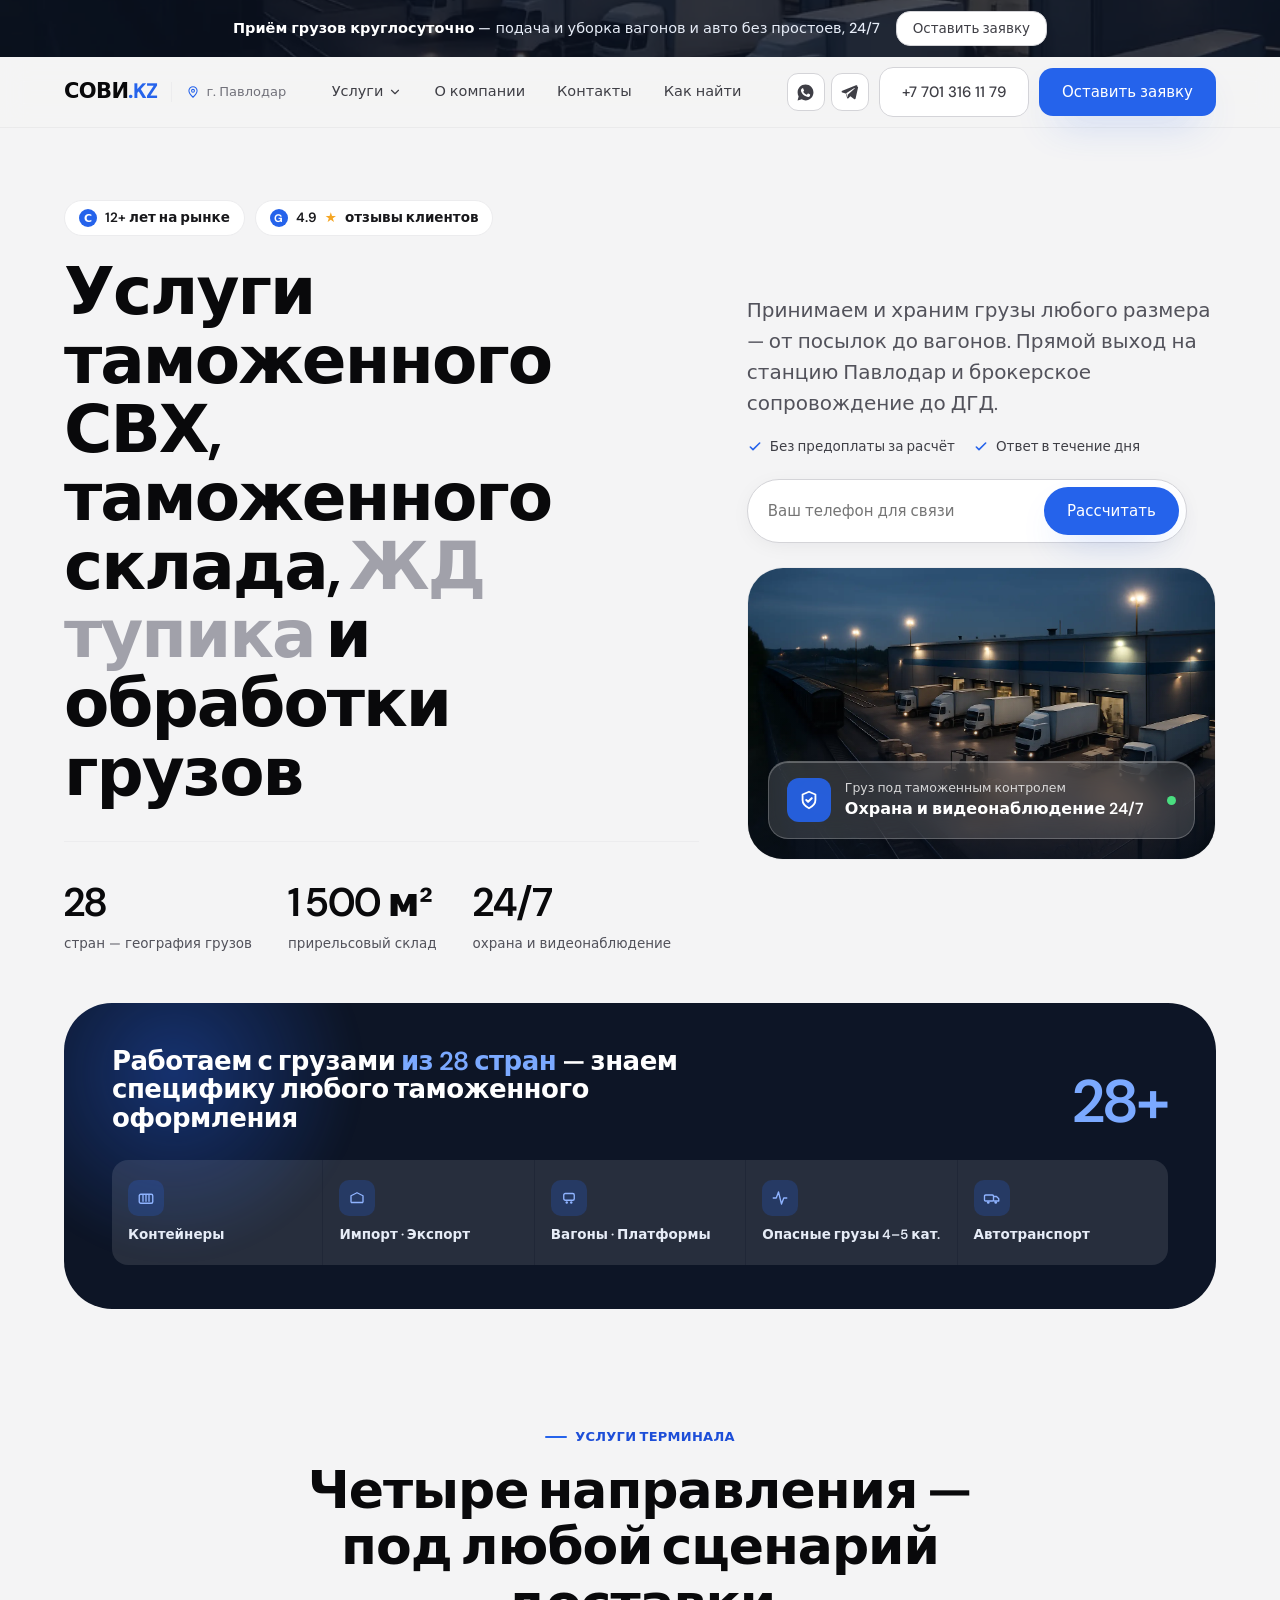
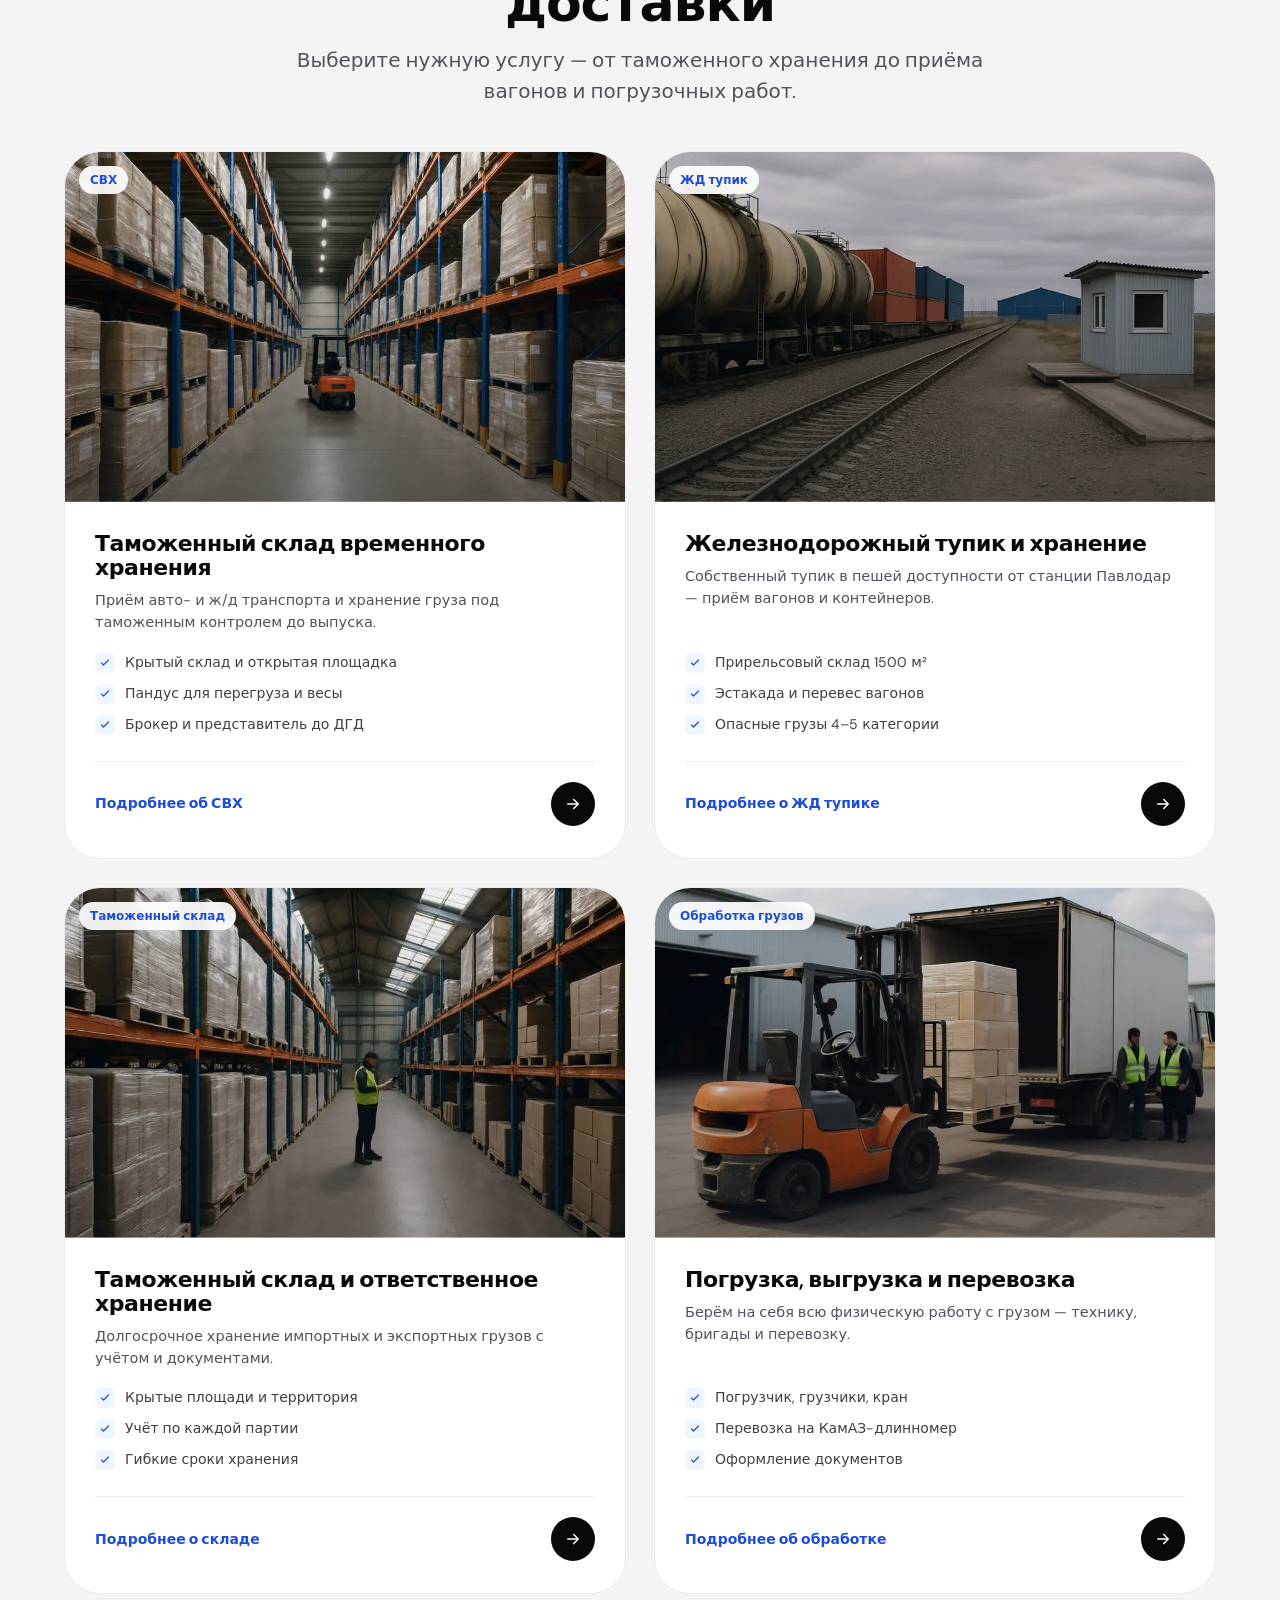
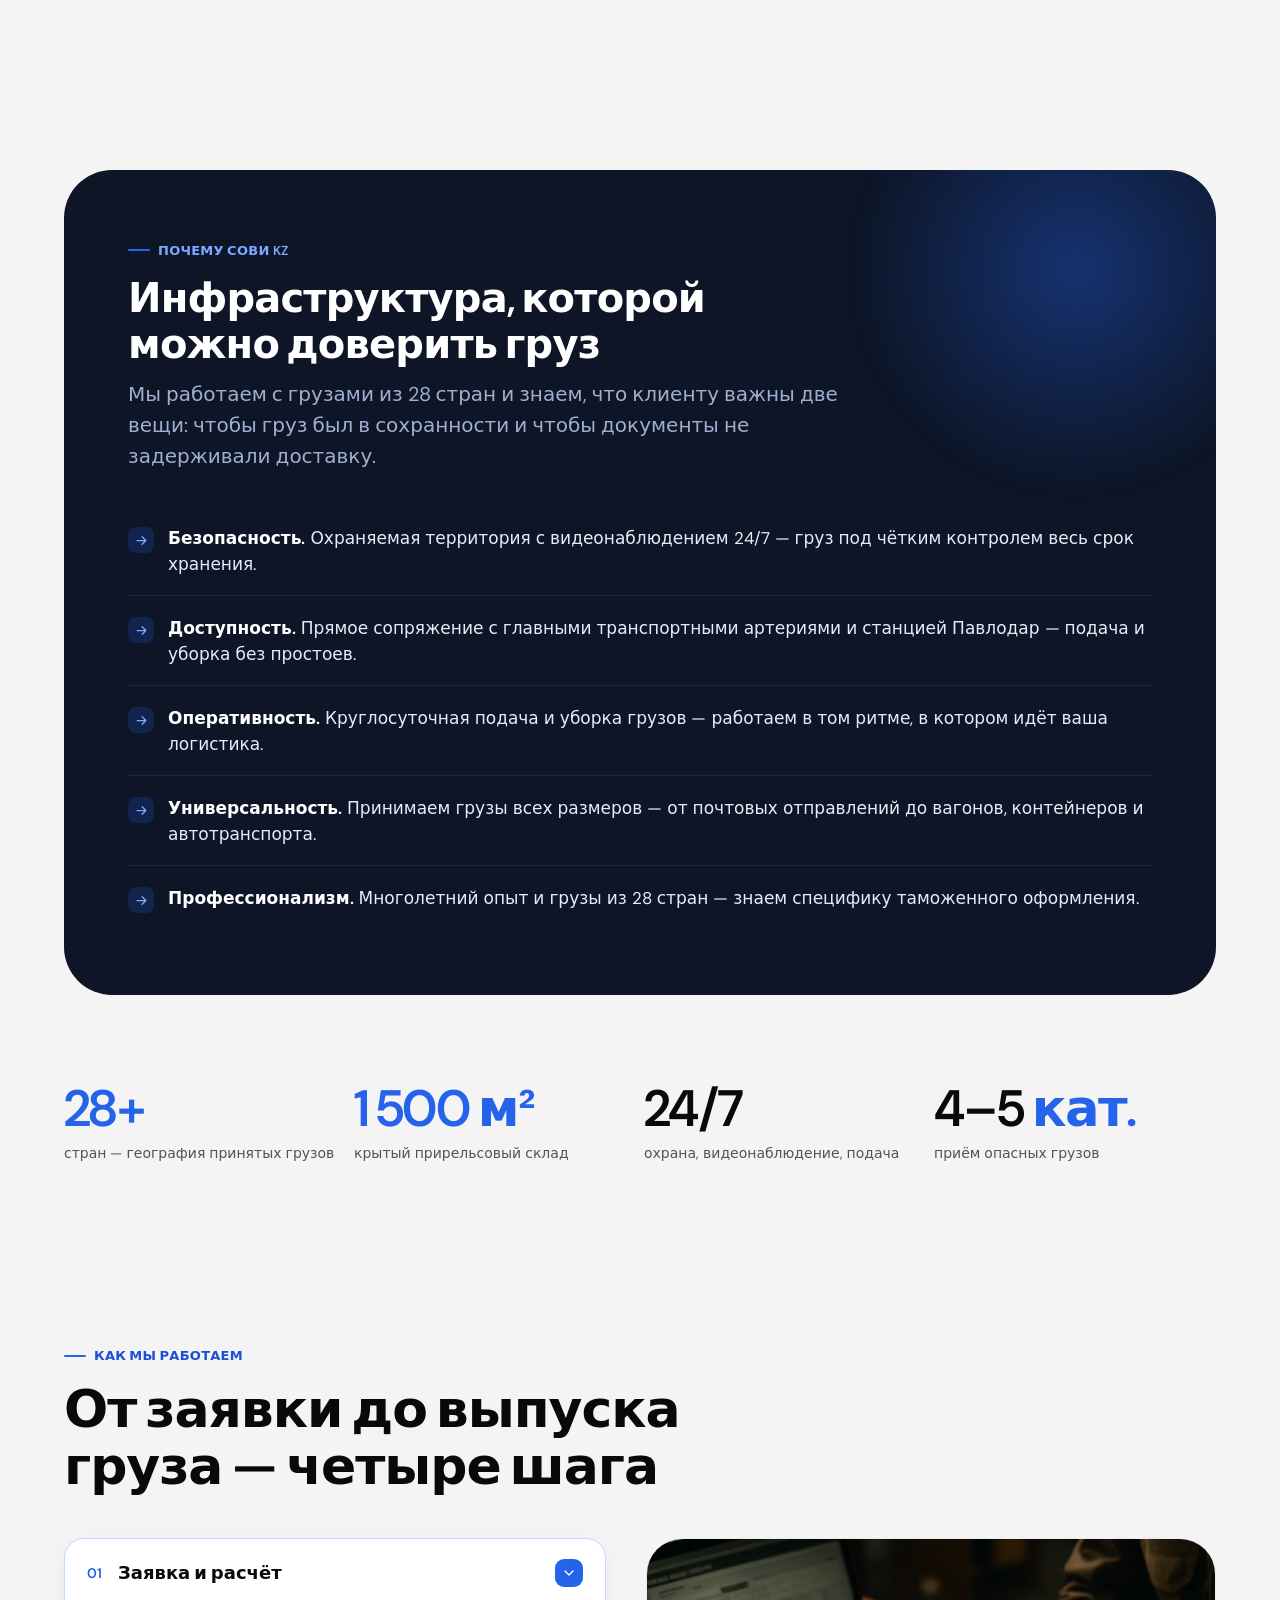
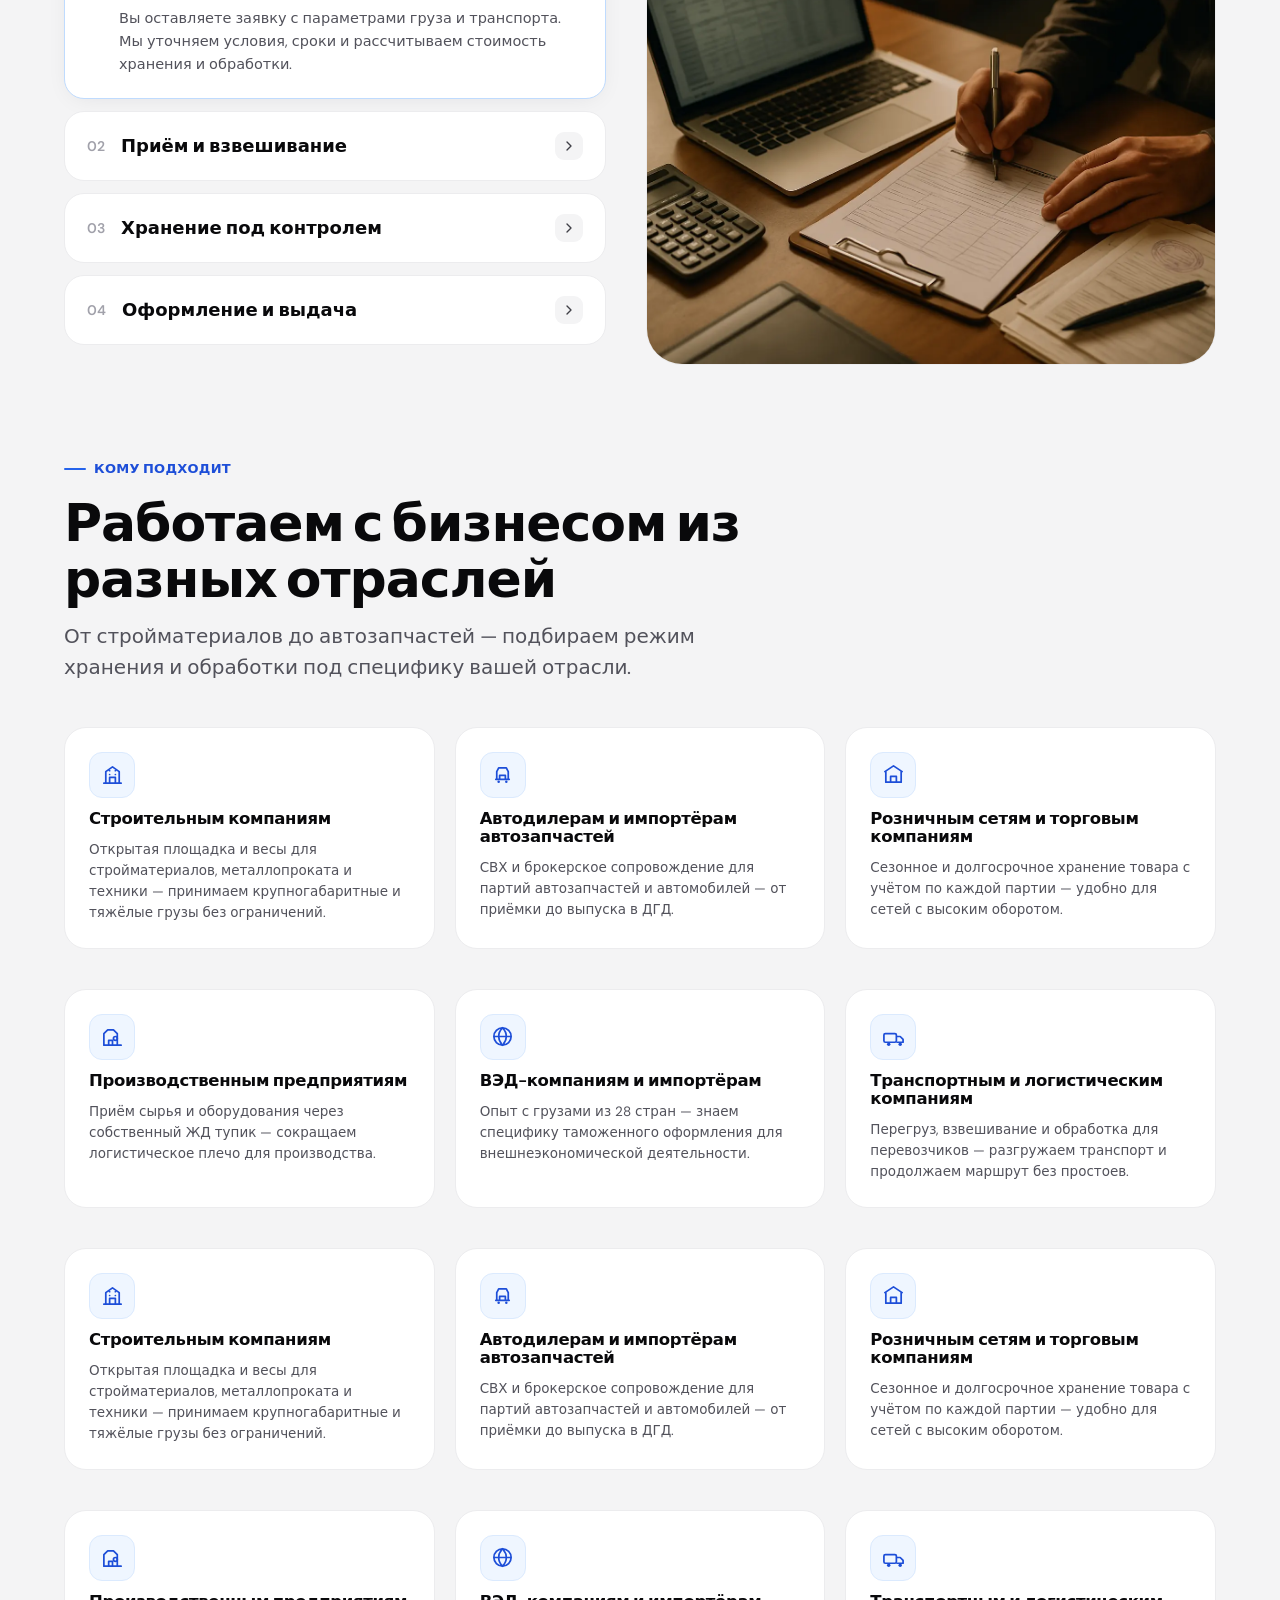
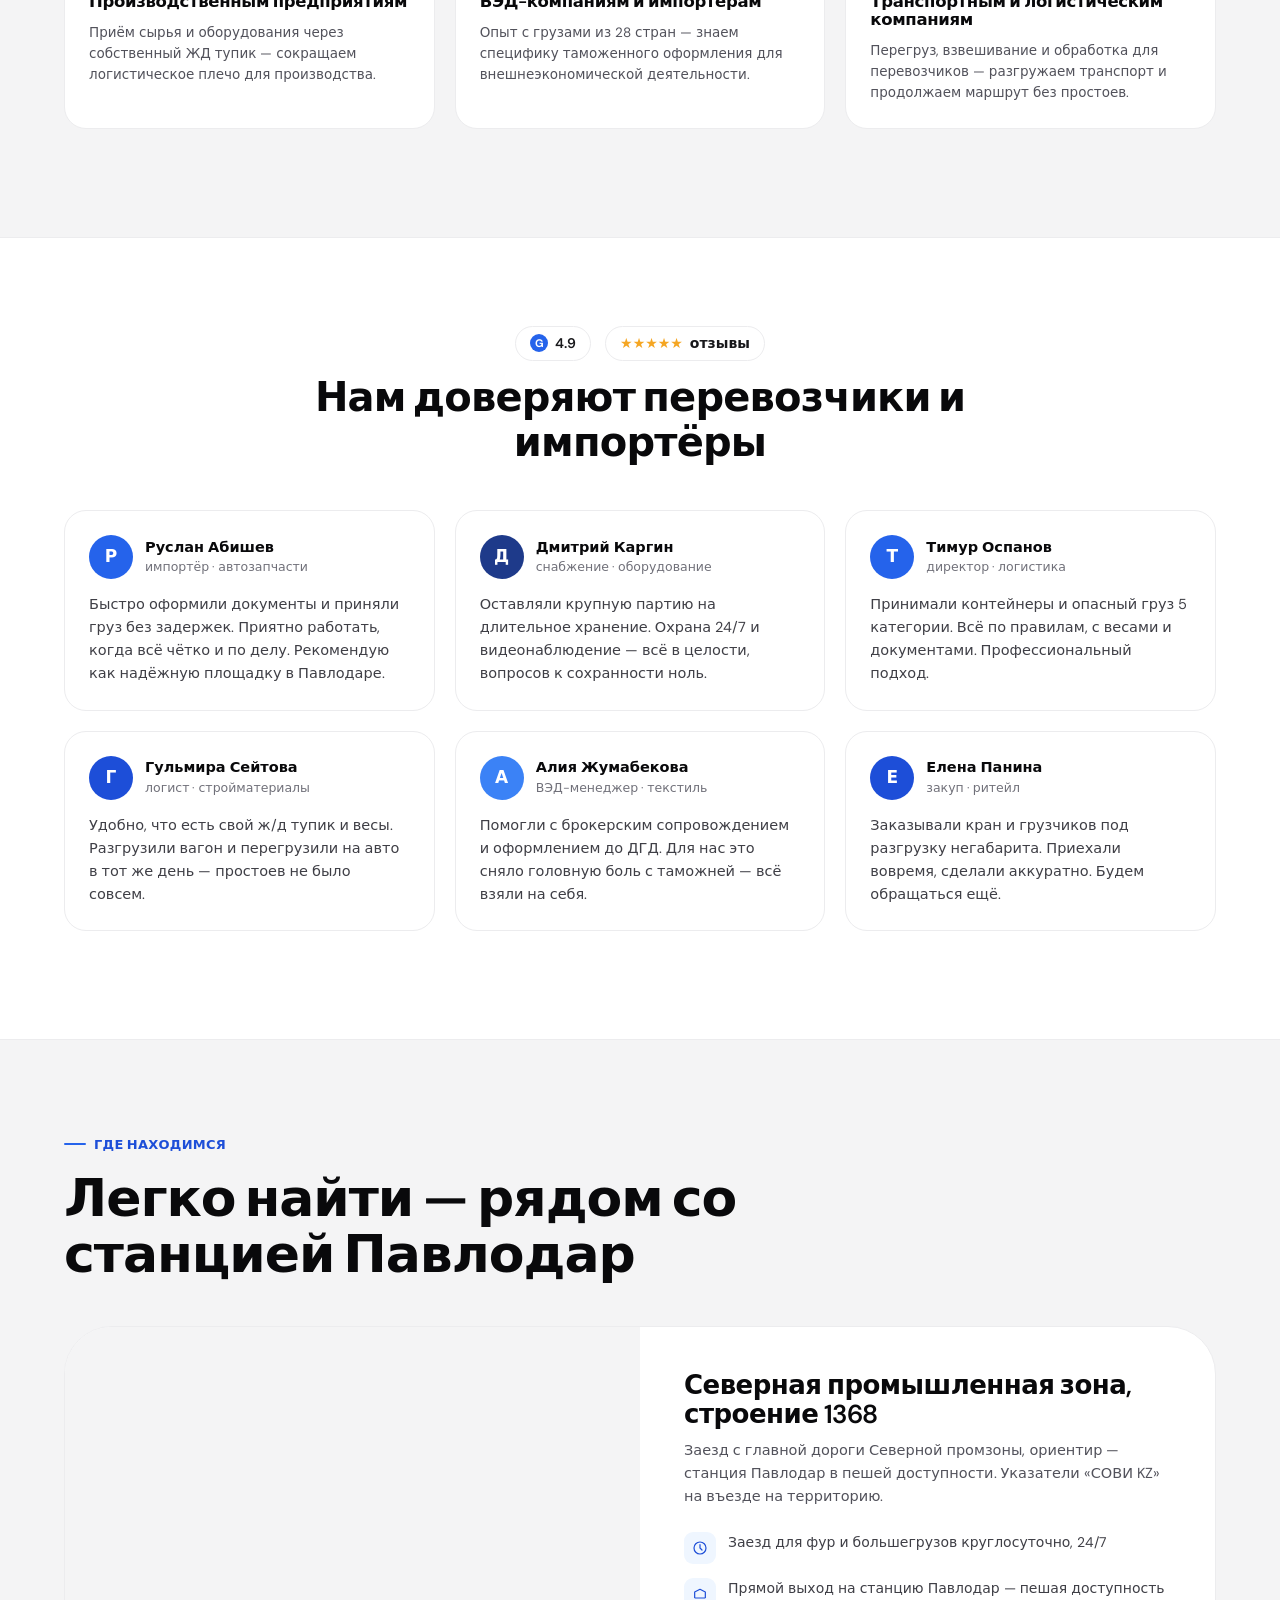
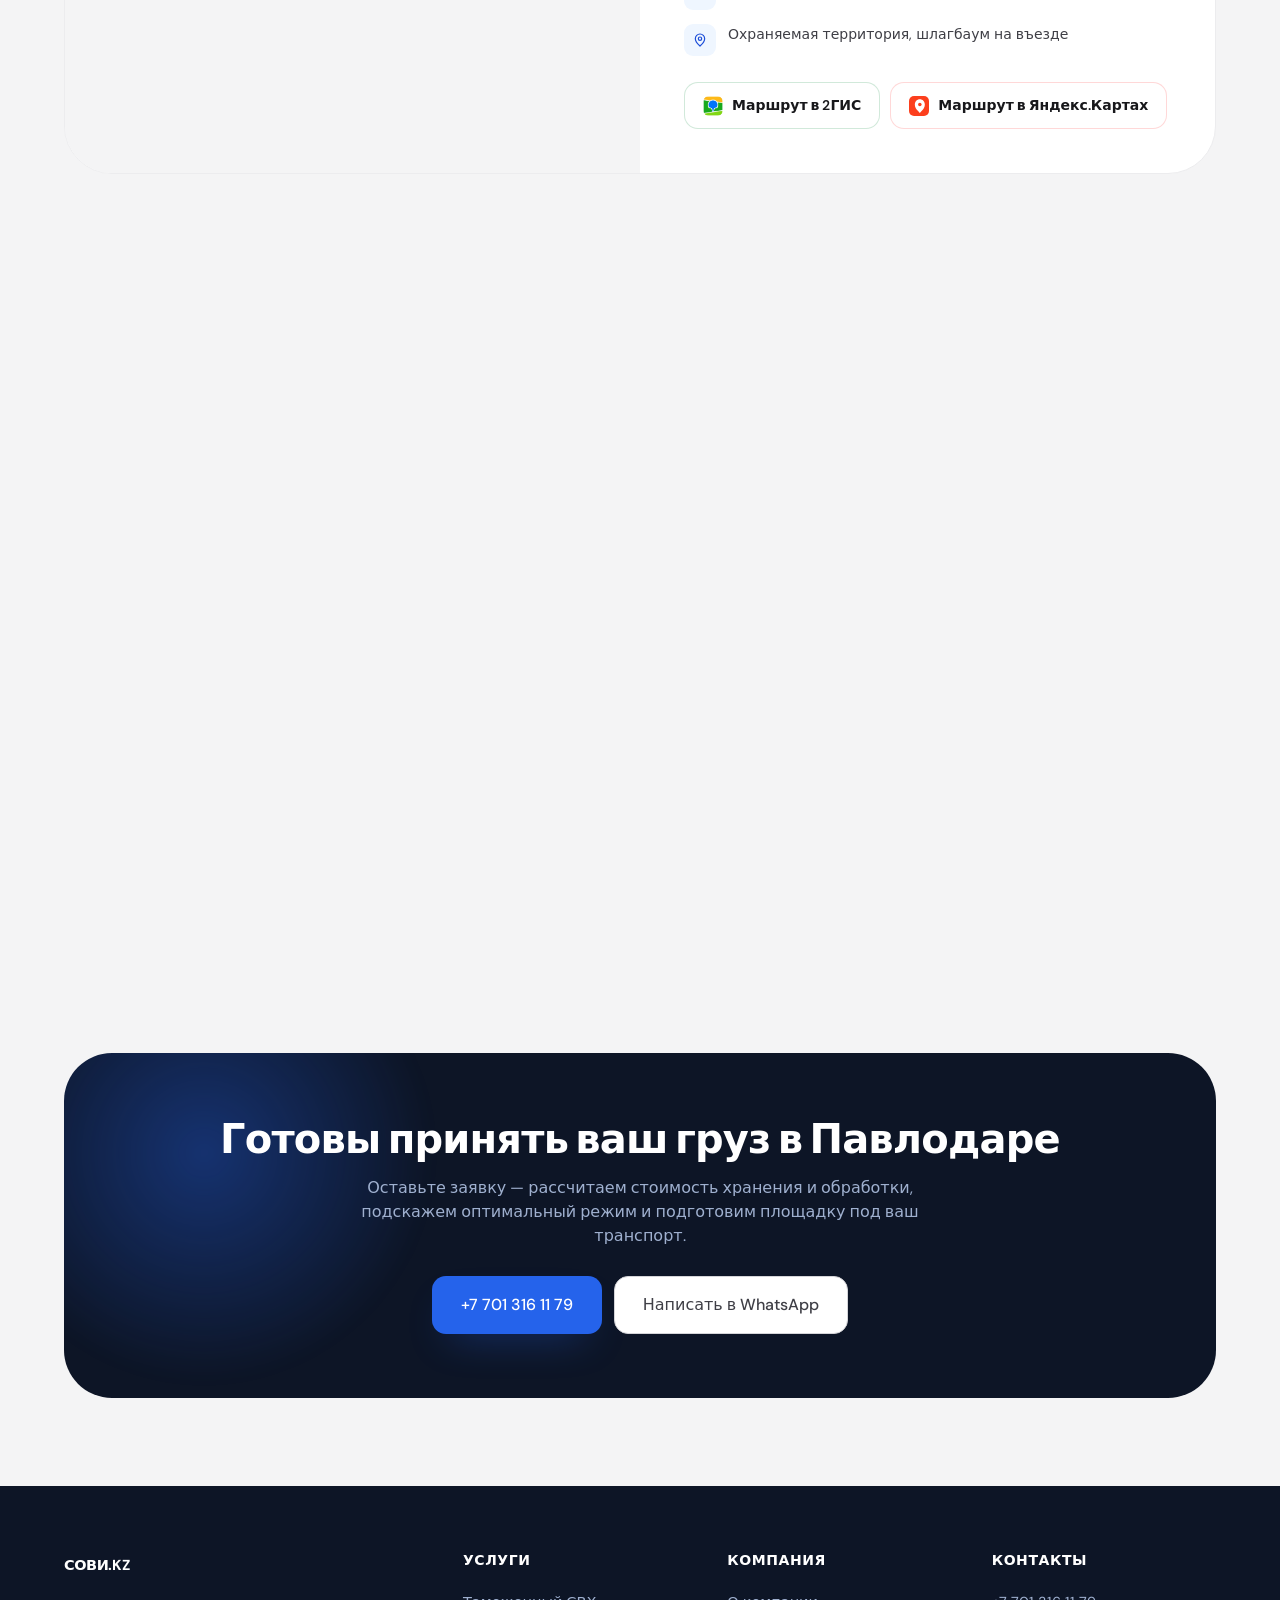
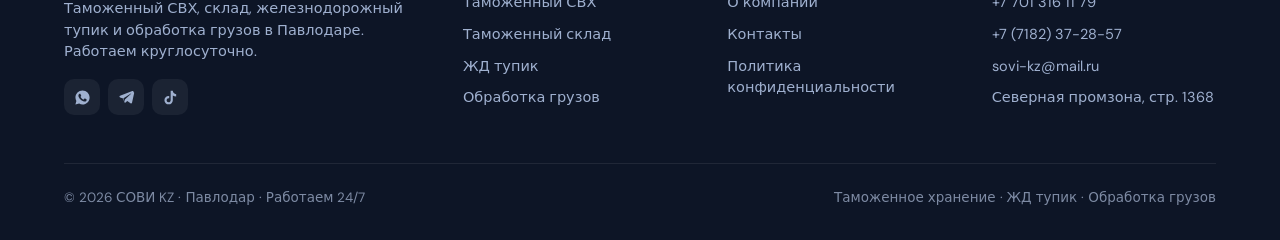
==== commit 845b826b: "Add homepage share image, refresh outdated one on contacts page Homepage had no og:image/twitter:car" ====
--- a/index.html
+++ b/index.html
@@ -10,6 +10,9 @@
 <meta property="og:description" content="Таможенный СВХ, склад, железнодорожный тупик и обработка грузов в Павлодаре. Работаем 24/7.">
 <meta property="og:type" content="website">
 <meta property="og:locale" content="ru_KZ">
+<meta property="og:url" content="https://xn--b1amql.kz/">
+<meta property="og:image" content="https://xn--b1amql.kz/assets/img/hero-targeted.webp">
+<meta name="twitter:card" content="summary_large_image">
 <link rel="preconnect" href="https://fonts.googleapis.com">
 <link rel="preconnect" href="https://fonts.gstatic.com" crossorigin><link href="https://fonts.googleapis.com/css2?family=DM+Sans:opsz,wght@9..40,400;9..40,500;9..40,600;9..40,700&display=swap" rel="stylesheet">
 <link rel="stylesheet" href="assets/styles.css">
@@ -100,6 +103,7 @@
         <span style="display:flex;align-items:center;gap:7px;font-size:13.5px;color:var(--iron);font-weight:500"><svg viewBox="0 0 24 24" fill="none" width="16" height="16" style="color:var(--blue-600)"><path d="M5 12l4 4 10-10" stroke="currentColor" stroke-width="2.4" stroke-linecap="round" stroke-linejoin="round"/></svg>Без предоплаты за расчёт</span>
         <span style="display:flex;align-items:center;gap:7px;font-size:13.5px;color:var(--iron);font-weight:500"><svg viewBox="0 0 24 24" fill="none" width="16" height="16" style="color:var(--blue-600)"><path d="M5 12l4 4 10-10" stroke="currentColor" stroke-width="2.4" stroke-linecap="round" stroke-linejoin="round"/></svg>Ответ в течение дня</span>
       </div>
+      <div class="capture-label">Оставьте телефон — рассчитаем стоимость</div>
       <form class="capture" action="kontakty.html">
         <input type="tel" placeholder="Ваш телефон для связи" aria-label="Телефон">
         <button type="submit" class="btn btn-primary">Рассчитать</button>
--- a/assets/styles.css
+++ b/assets/styles.css
@@ -28,6 +28,7 @@
 a{color:inherit;text-decoration:none}
 svg{display:block}
 .wrap{max-width:var(--maxw);margin:0 auto;padding:0 24px}
+@media(max-width:600px){.wrap{padding:0 16px}}
 section{padding:var(--gap) 0}
 @media(max-width:768px){section{padding:56px 0}:root{--gap:56px}}
 
@@ -290,10 +291,15 @@
 .grey-word{color:var(--ash)}
 
 /* hero capture card */
+.capture-label{display:none}
 .capture{display:flex;gap:8px;background:var(--snow);border:1px solid var(--mist);border-radius:var(--r-pill);padding:7px 7px 7px 20px;box-shadow:var(--shadow-md);max-width:440px}
 .capture input{flex:1;border:0;outline:none;font-family:var(--font);font-size:15px;background:transparent;color:var(--graphite);min-width:0}
 .capture .btn{border-radius:var(--r-pill);white-space:nowrap}
-@media(max-width:520px){.capture{flex-direction:column;border-radius:20px;padding:14px}.capture input{padding:6px 4px}.capture .btn{justify-content:center}}
+@media(max-width:900px){
+  .capture-label{display:block;font-size:13px;font-weight:600;color:var(--iron);margin-bottom:10px;width:100%}
+  .capture{width:100%;max-width:100%}
+}
+@media(max-width:520px){.capture{flex-direction:column;border-radius:20px;padding:14px}.capture input{padding:10px 6px;font-size:16px}.capture .btn{justify-content:center;padding:14px}}
 
 /* hero photo composition */
 .hero-photo{position:relative;border-radius:var(--r-lg);overflow:hidden;aspect-ratio:5/6;border:1px solid var(--cloud)}
@@ -303,6 +309,7 @@
   border:1px solid rgba(255,255,255,.22);box-shadow:inset 0 1px 0 rgba(255,255,255,.25);border-radius:20px;padding:16px 18px;color:#fff;display:flex;align-items:center;gap:14px}
 .glass-card .gi{width:44px;height:44px;flex:none;border-radius:12px;background:rgba(37,99,235,.9);display:grid;place-items:center}
 .glass-card .gi svg{width:22px;height:22px;color:#fff}
+.glass-card .gk,.glass-card .gv{text-align:left}
 .glass-card .gk{font-size:12.5px;color:rgba(255,255,255,.8)}
 .glass-card .gv{font-size:16px;font-weight:600}
 .pulse-dot{width:9px;height:9px;border-radius:50%;background:#4ade80;box-shadow:0 0 0 0 rgba(74,222,128,.6);animation:pulse 2s infinite}
@@ -387,7 +394,7 @@
 @media(max-width:940px){
   .drop-panel{position:static;transform:none;width:auto;max-width:none;box-shadow:none;border:0;
     background:none;padding:4px 0 4px 10px;opacity:1;pointer-events:auto;display:none;margin-top:2px}
-  .has-drop.open .drop-panel{display:block}
+  .has-drop.open .drop-panel{display:block;transform:none}
   .drop-grid{grid-template-columns:1fr}
   .drop-item{padding:10px 8px}
 }
@@ -528,22 +535,26 @@
   .nav-mobile-extra .nme-city svg{width:14px;height:14px;color:var(--blue-600)}
 }
 
-/* -- hero: mobile-centered, cleaner stat grid -- */
+/* -- hero: mobile-centered, cleaner stat grid, reordered via flattened flex (homepage only) -- */
 @media(max-width:900px){
   .hero{padding:32px 0 8px}
-  .hero-grid{text-align:center}
-  .hero-grid>div{display:flex;flex-direction:column;align-items:center}
-  .hero-grid>div>*{max-width:100%}
-  .hero-grid .hero-photo{width:100%}
-  .hero-badges{justify-content:center}
+  .hero .hero-grid{text-align:center;display:flex;flex-direction:column;align-items:center}
+  .hero .hero-grid>div{display:contents}
+  .hero .hero-grid>div>*,.hero .hero-grid>*{max-width:100%}
+  .hero .hero-grid .hero-photo{width:100%}
+  .hero-badges{justify-content:center;order:1}
+  .hero .hero-grid h1{order:2}
+  .hero .hero-grid .lead{margin-left:auto;margin-right:auto;text-align:center;order:3}
   .hero-stats{justify-content:center;text-align:center;gap:0;display:grid;grid-template-columns:repeat(3,1fr);
-    row-gap:18px;column-gap:8px;padding-top:24px;margin-top:24px;width:100%}
+    row-gap:18px;column-gap:8px;padding-top:24px;margin-top:0;padding-bottom:4px;width:100%;order:4;
+    border-top:none;border-bottom:1px solid var(--cloud);margin-bottom:20px}
   .stat{min-width:0}
   .stat .num{font-size:clamp(22px,6vw,28px)}
   .stat .lbl{font-size:12px;line-height:1.3}
-  .hero-grid .lead{margin-left:auto;margin-right:auto;text-align:center}
-  .hero-grid form.capture{margin-left:auto;margin-right:auto}
-  .hero-grid div[style*="display:flex"]{justify-content:center}
+  .hero .hero-grid div[style*="display:flex;gap:18px"]{justify-content:center;order:5}
+  .capture-label{order:6}
+  .hero .hero-grid form.capture{margin-left:auto;margin-right:auto;order:7}
+  .hero .hero-photo{order:8}
 }
 @media(max-width:480px){
   .hero-stats{grid-template-columns:1fr 1fr;row-gap:20px}
@@ -567,6 +578,8 @@
   .route-btn{width:100%;justify-content:center}
   .cta-actions{flex-direction:column;align-items:stretch}
   .cta-actions .btn{width:100%;justify-content:center}
+  .btn-row{flex-direction:column;align-items:stretch}
+  .btn-row .btn{width:100%;justify-content:center}
 }
 
 /* -- process accordion: per-card image on mobile, only visible when expanded -- */
@@ -590,6 +603,9 @@
     -webkit-overflow-scrolling:touch;scrollbar-width:none}
   .tgrid::-webkit-scrollbar,.mini-tgrid::-webkit-scrollbar{display:none}
   .tgrid .tcard,.mini-tgrid .tcard{flex:0 0 82%;break-inside:unset;margin-bottom:0}
+}
+@media(max-width:600px){
+  .tgrid,.mini-tgrid{margin:0 -16px;padding-left:16px;padding-right:16px}
 }
 @media(max-width:480px){
   .tgrid .tcard,.mini-tgrid .tcard{flex-basis:88%}
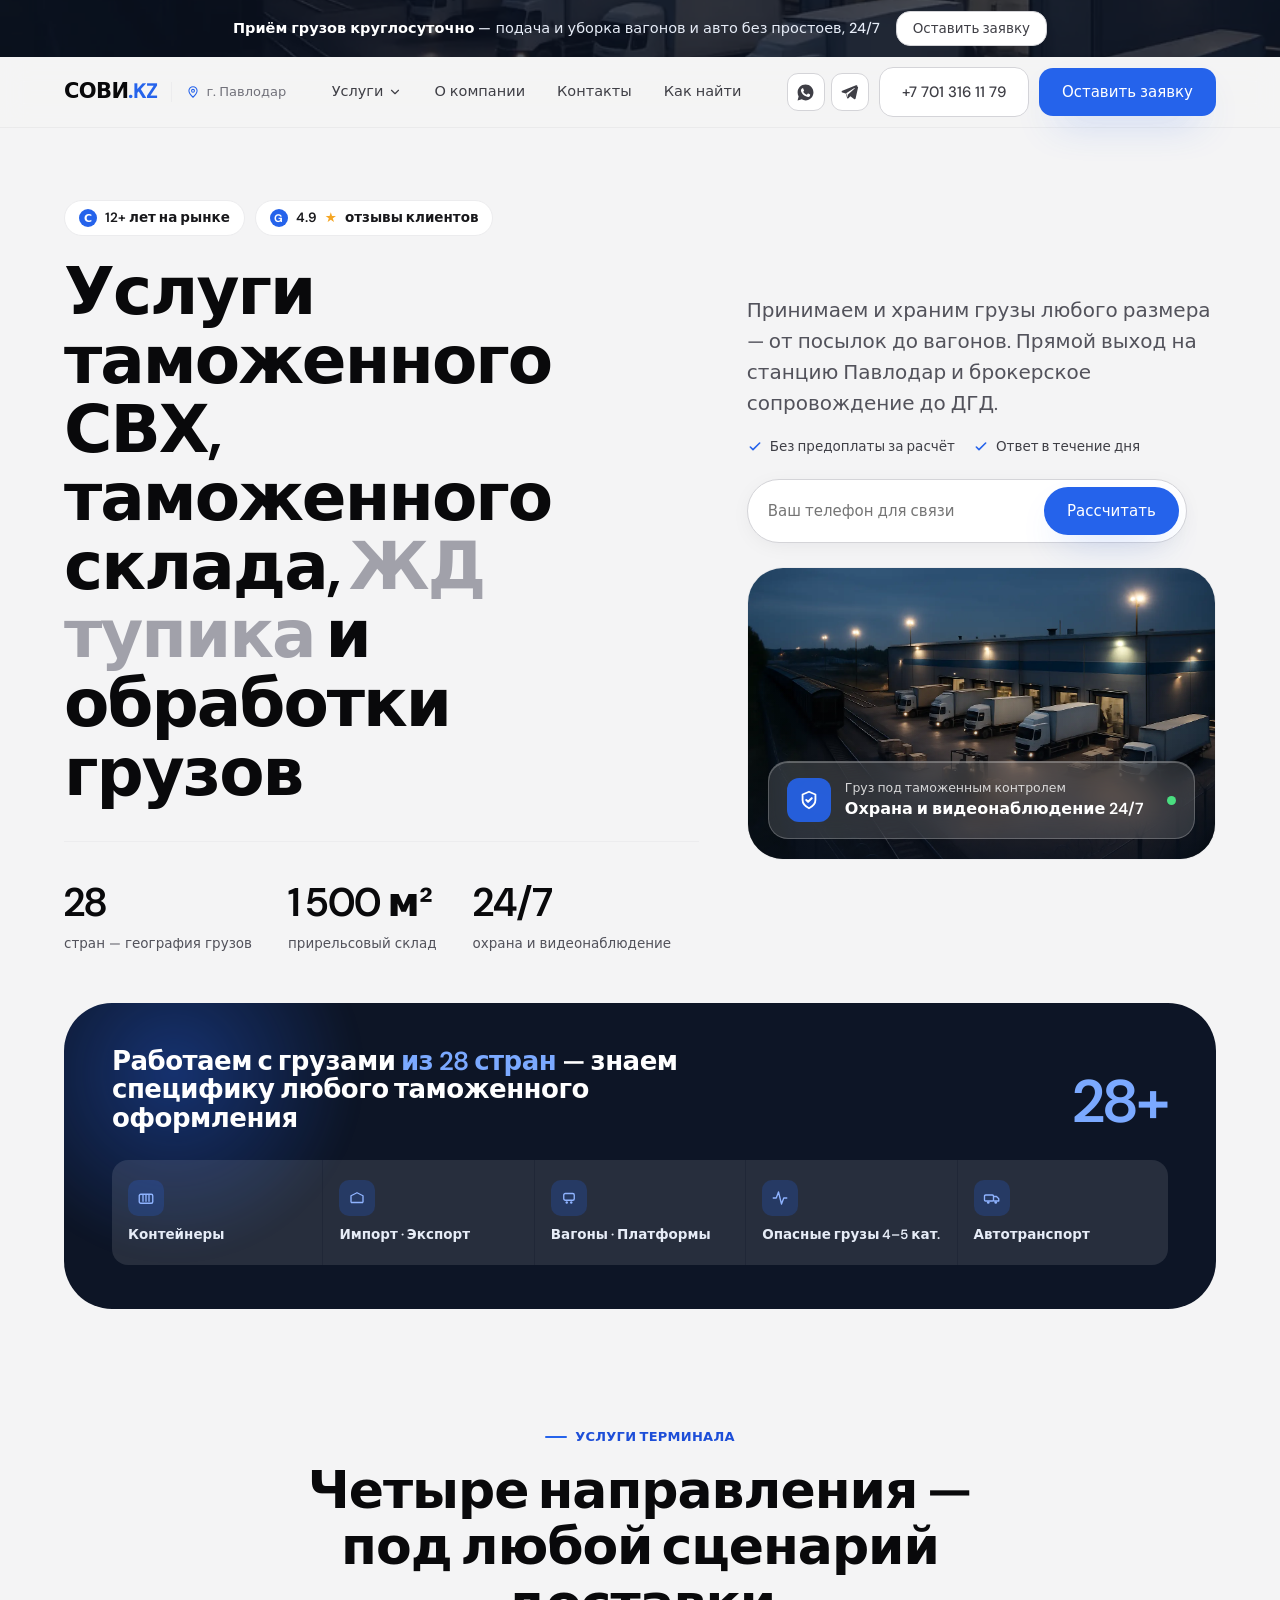
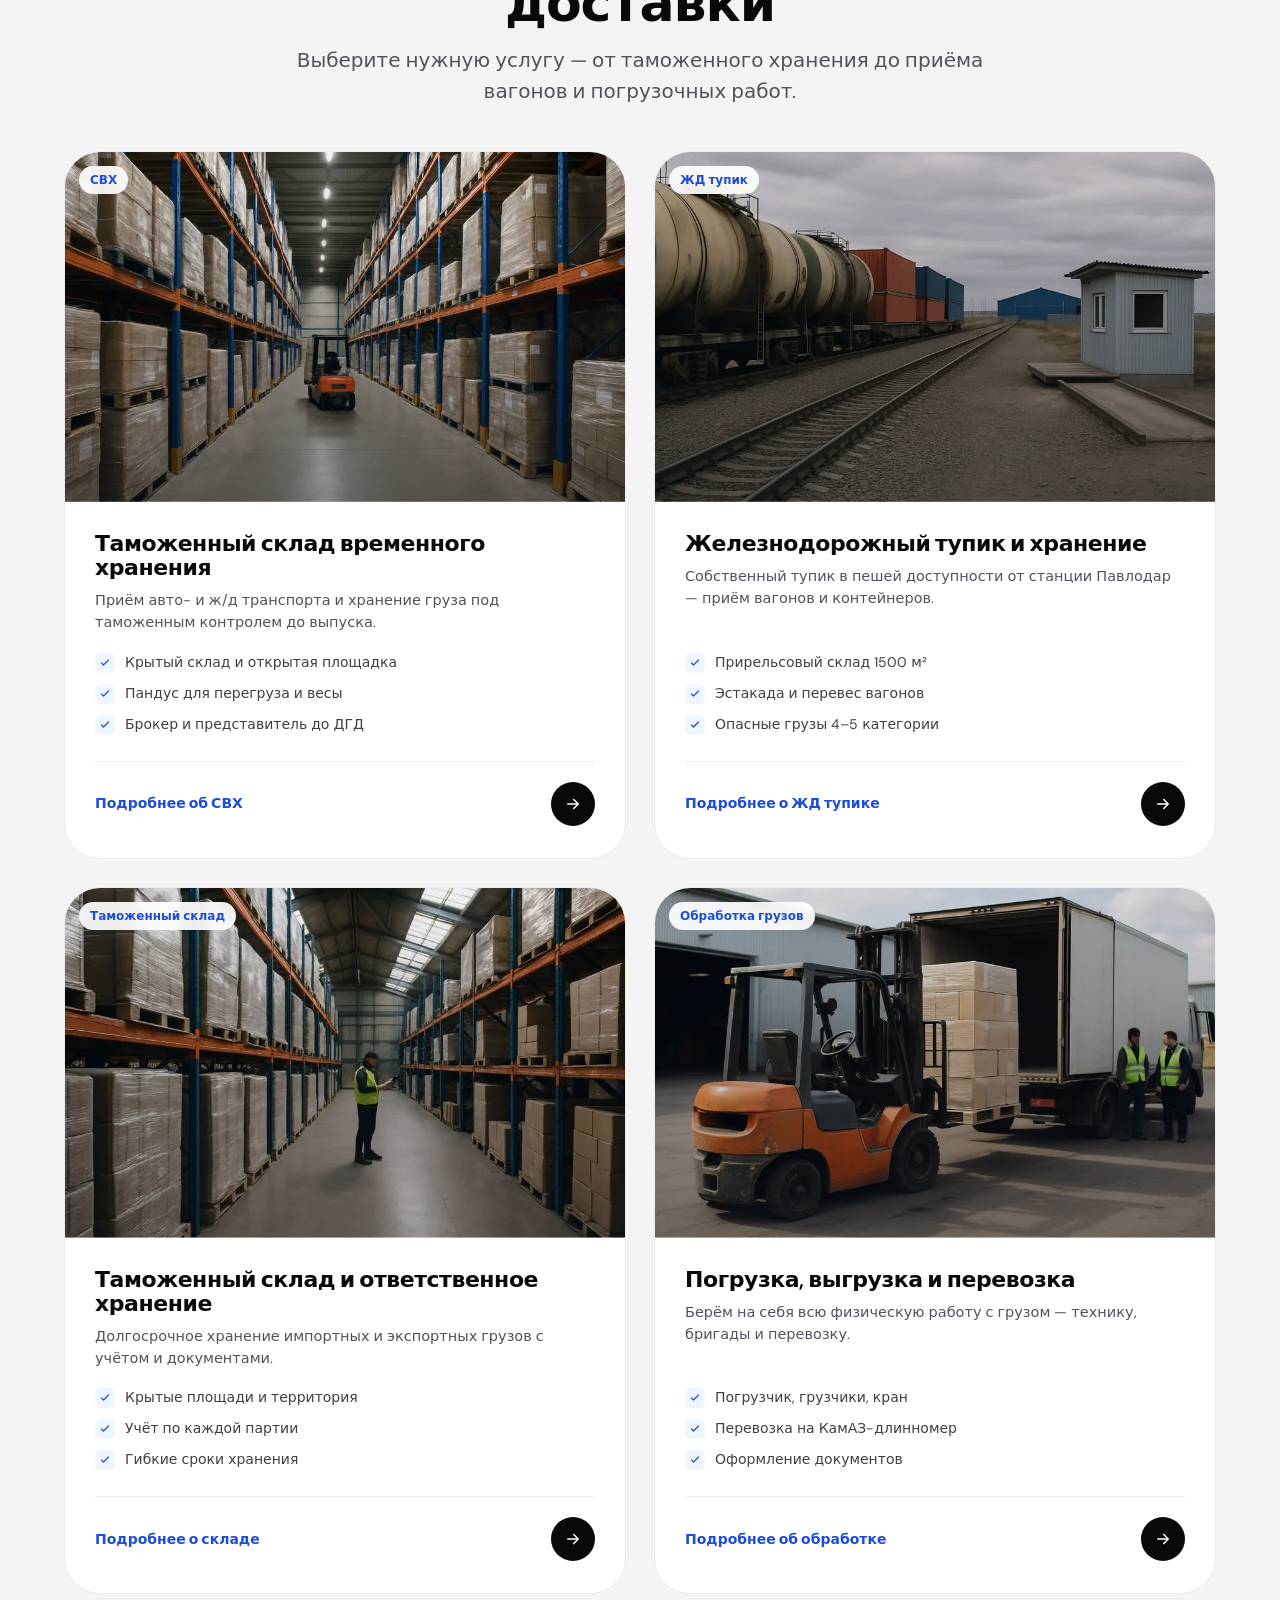
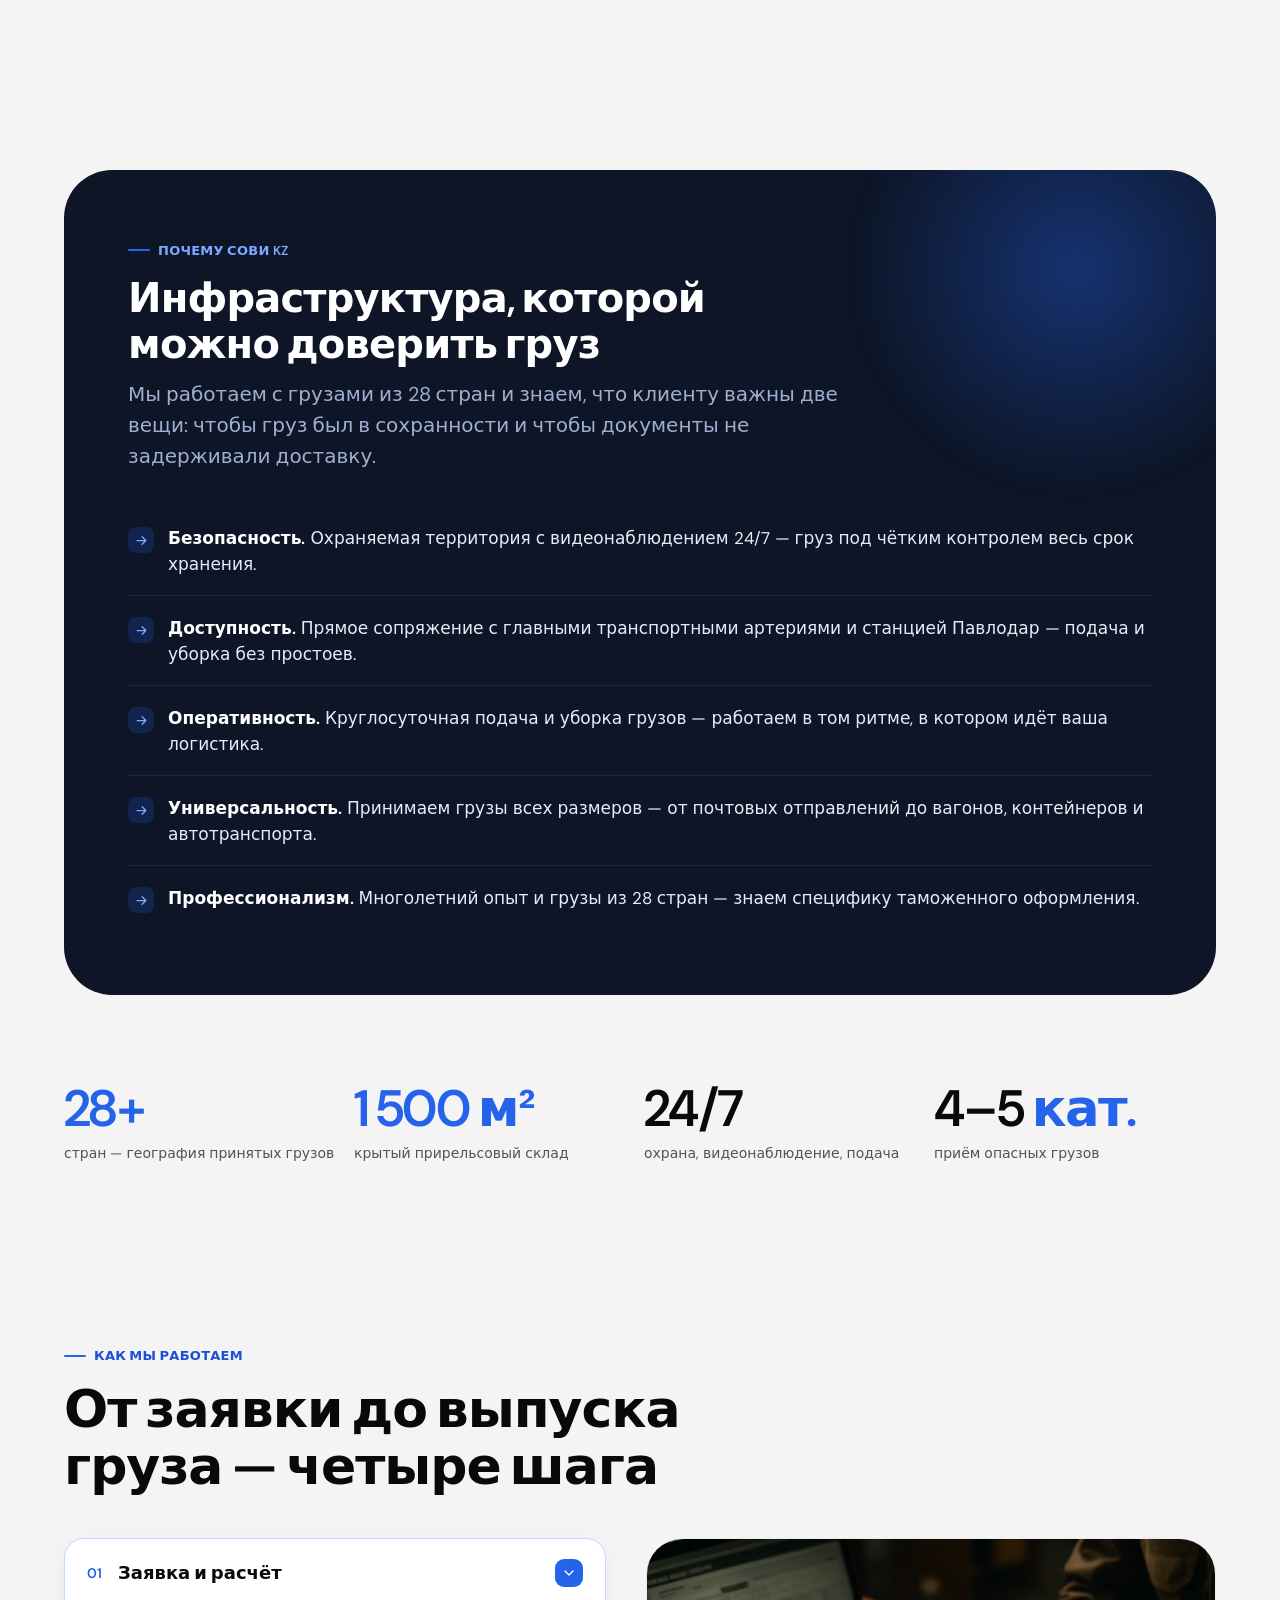
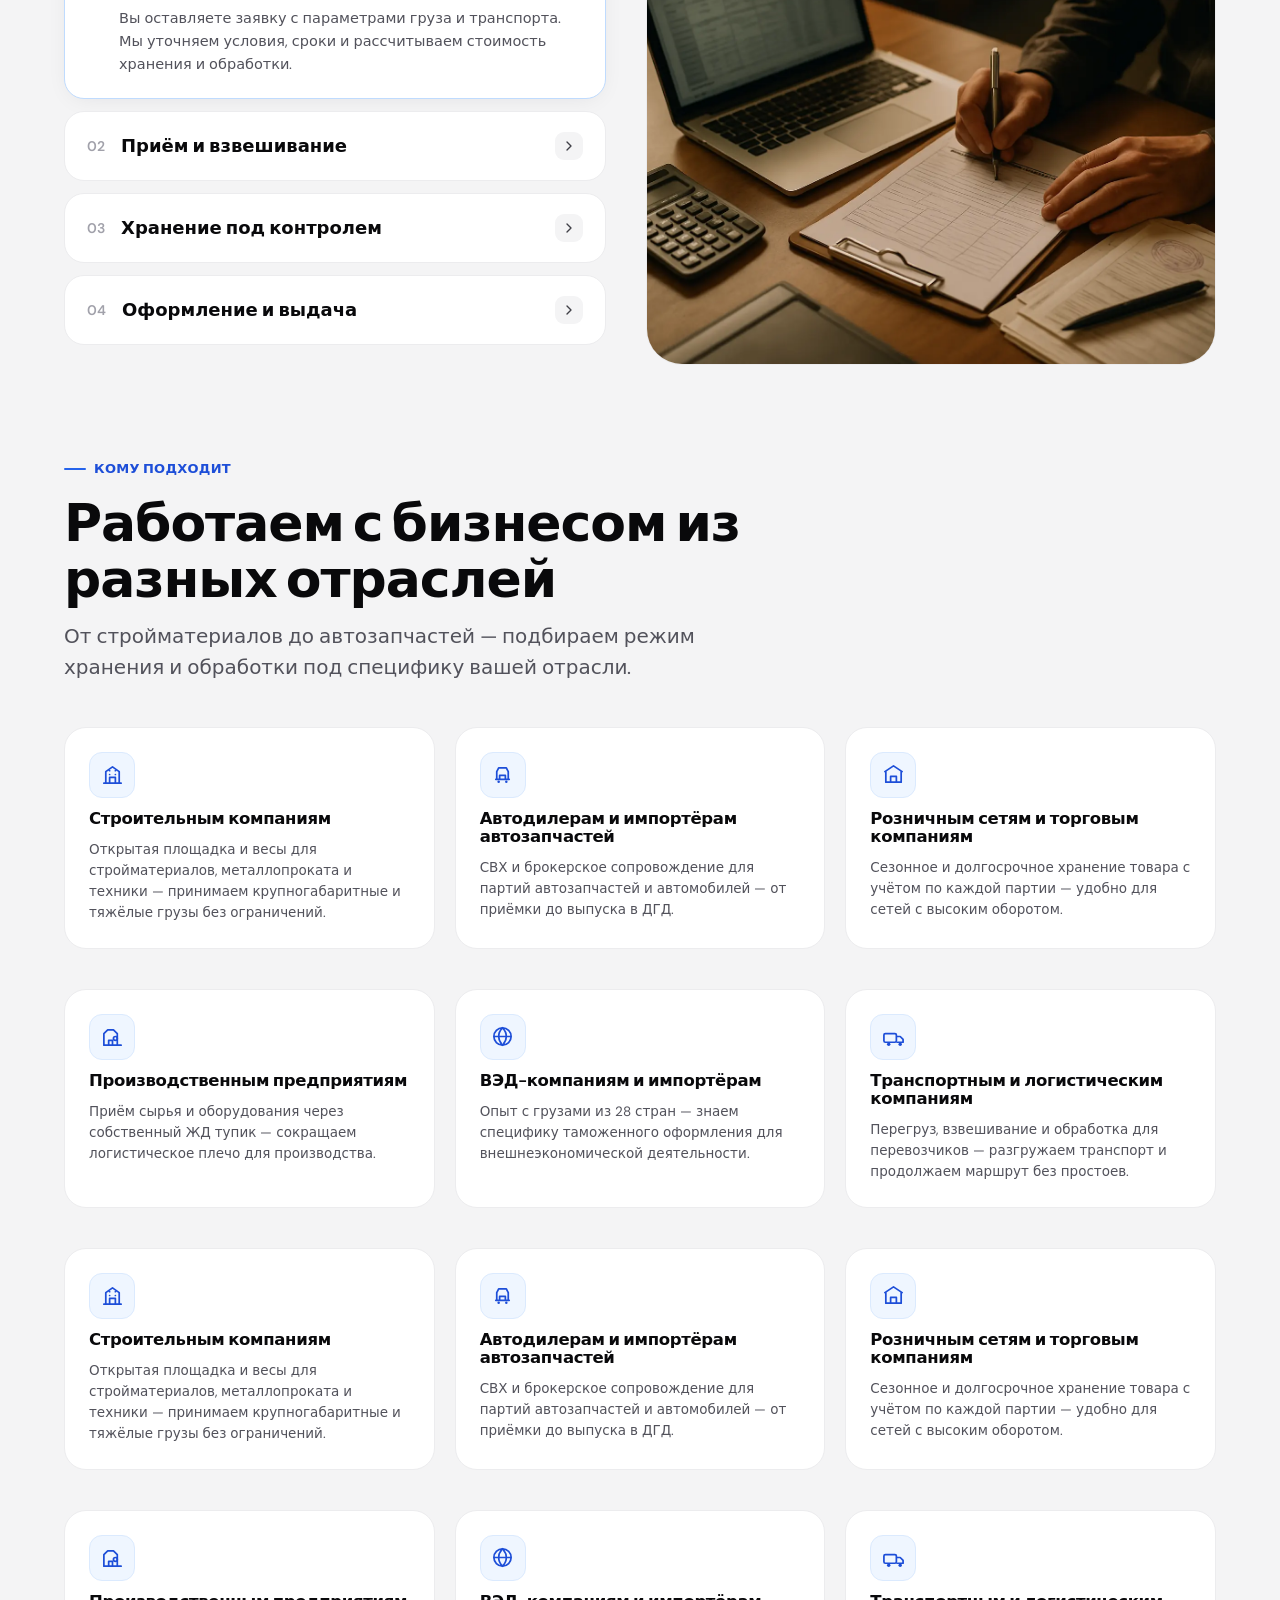
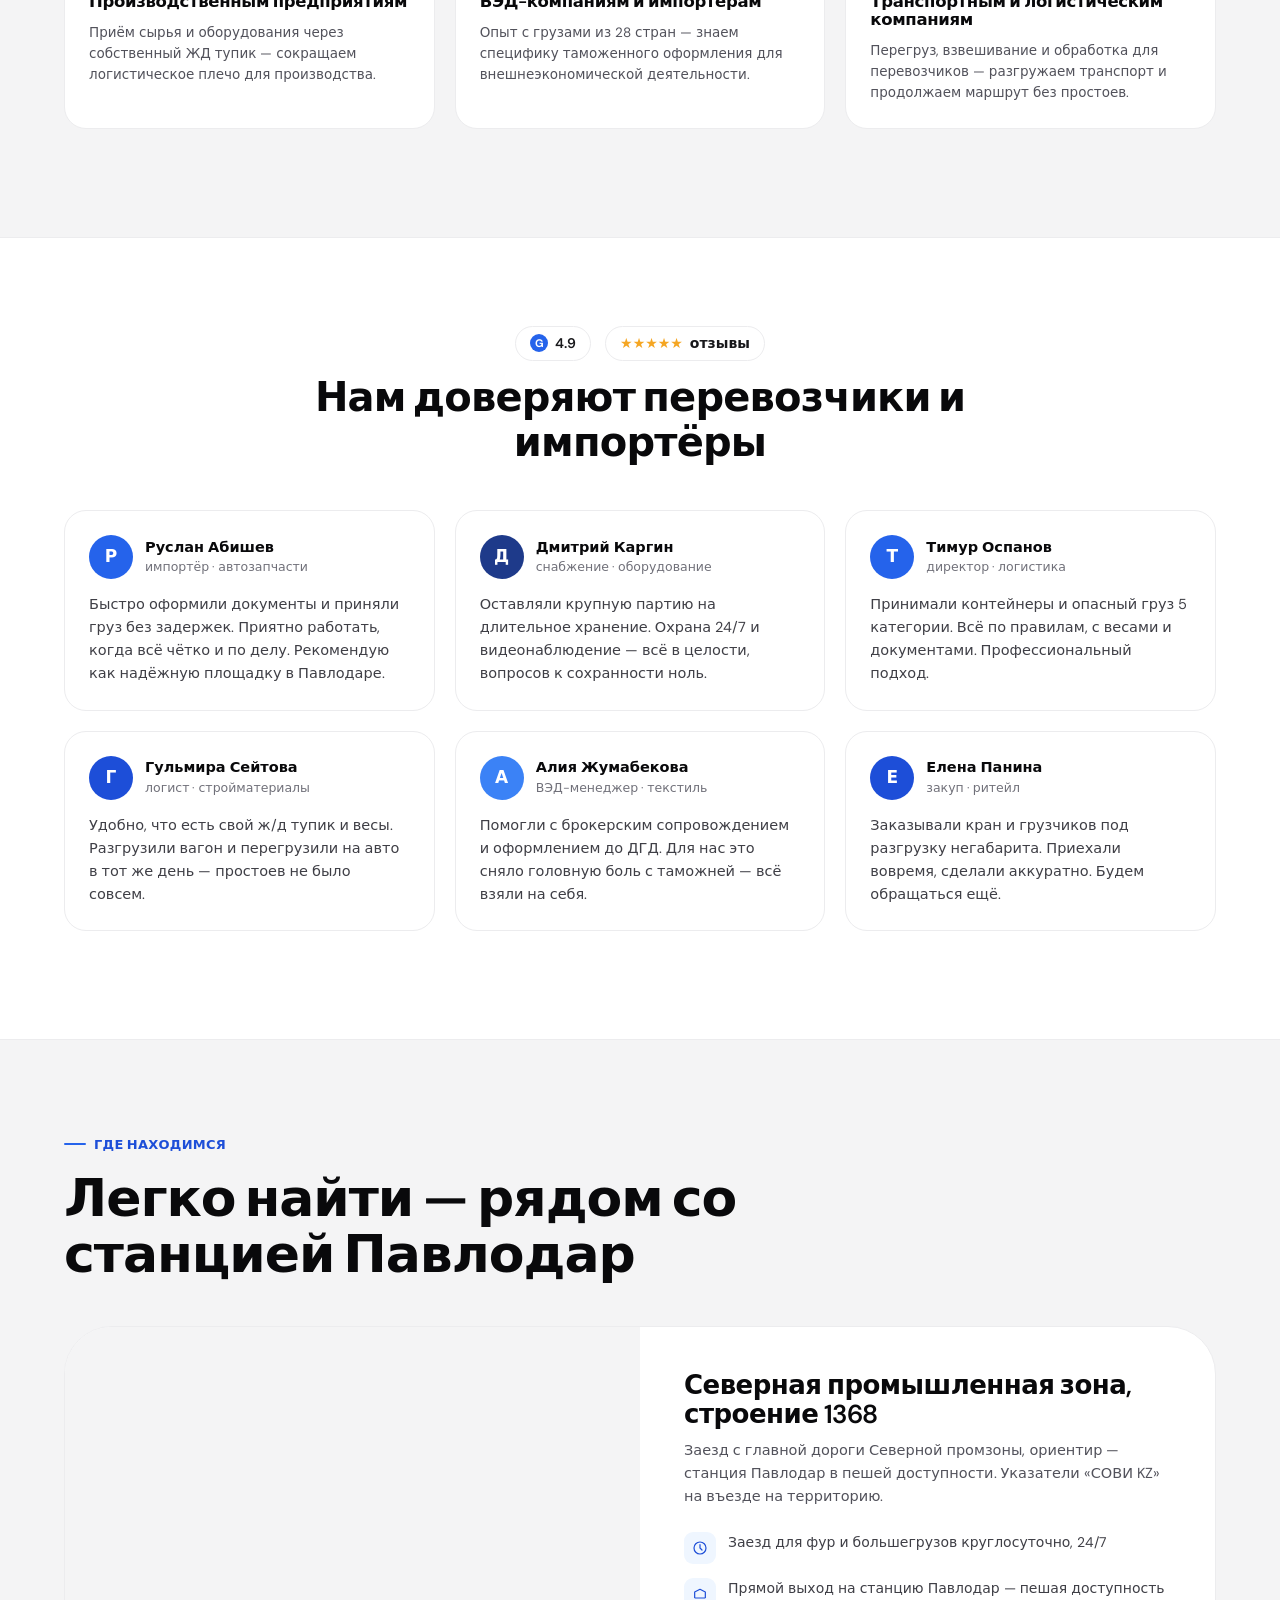
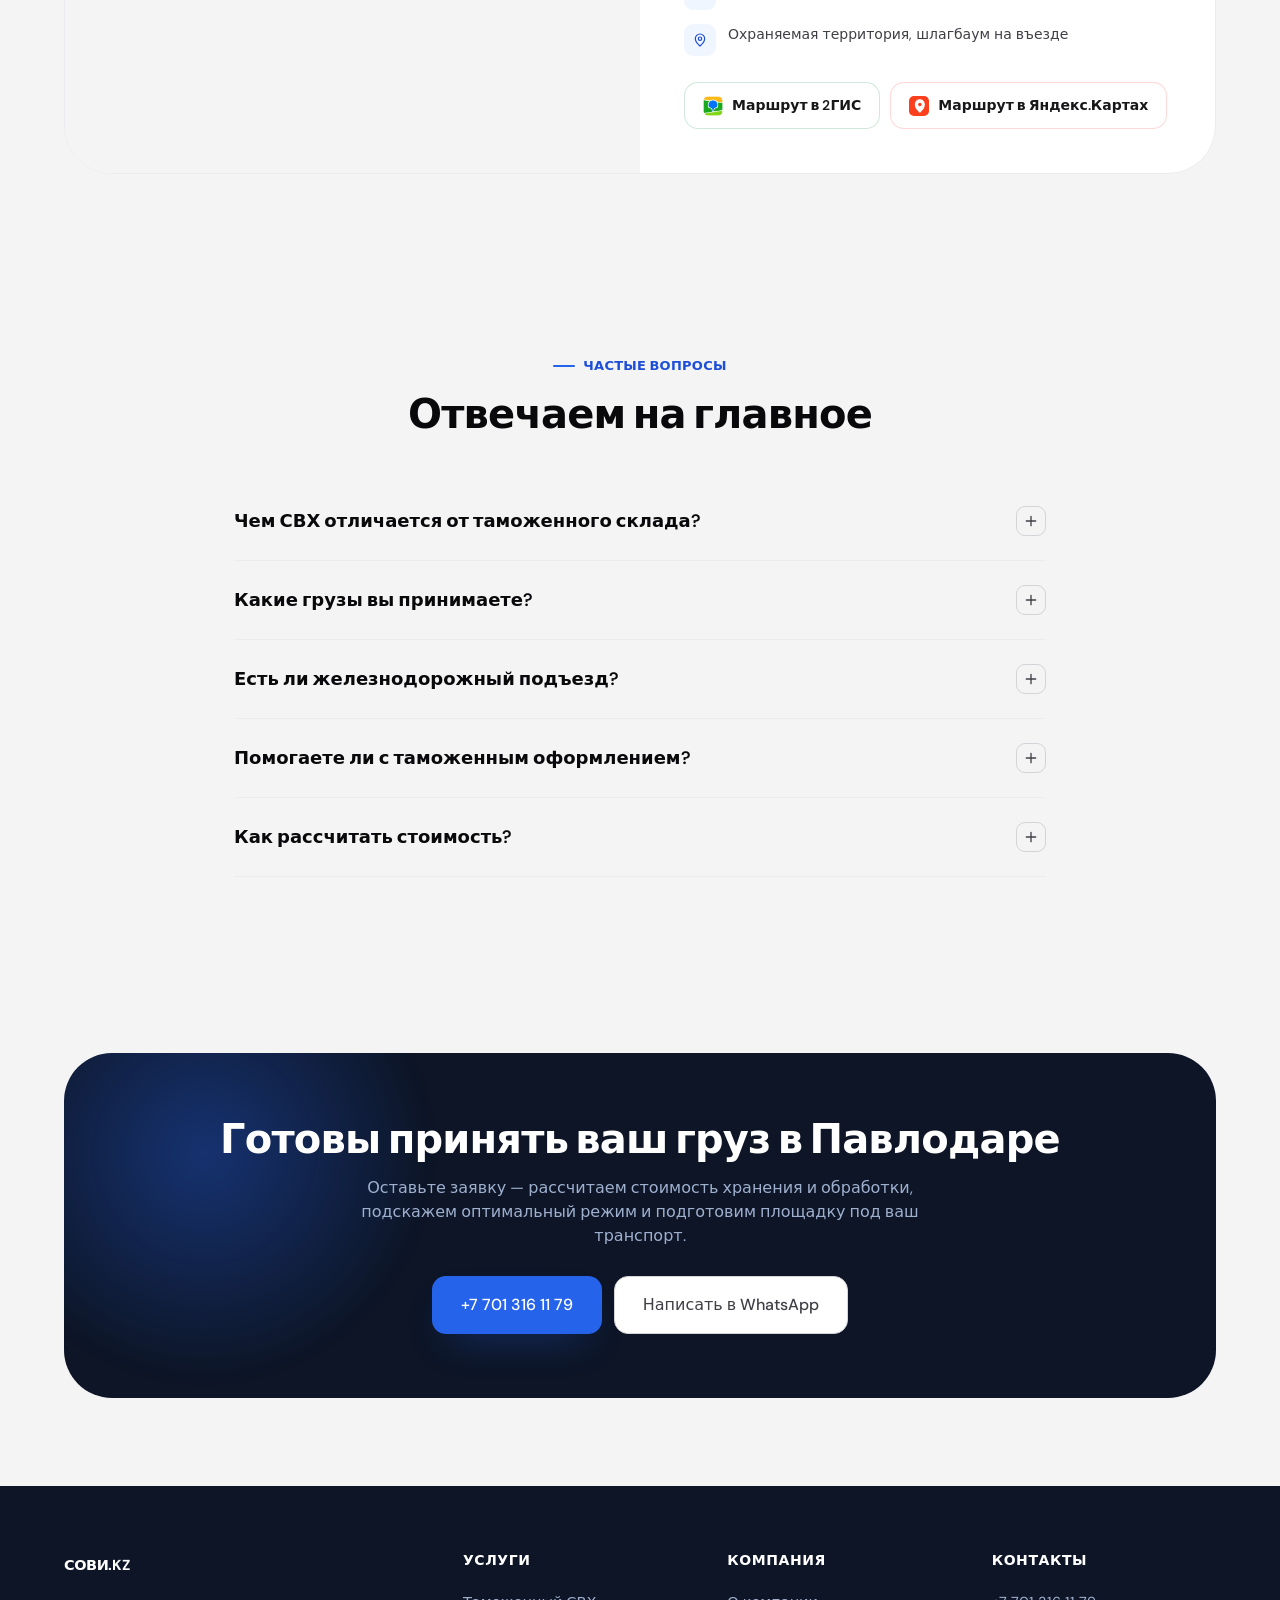
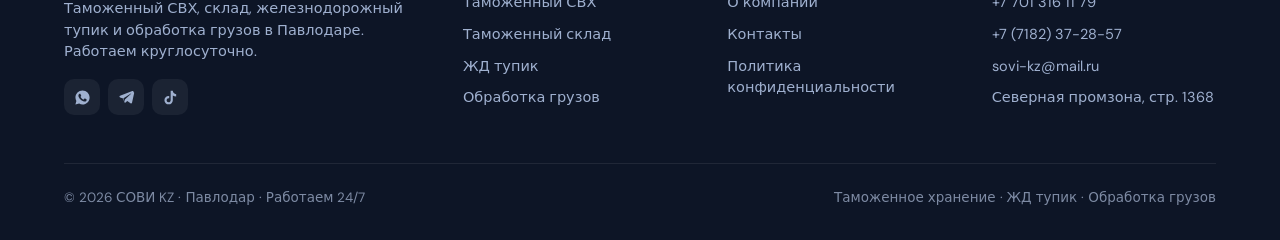
==== commit 00b5ed6b: "Replace share preview with a designed OG card on all pages Swap the plain hero photo used as og:imag" ====
--- a/index.html
+++ b/index.html
@@ -11,7 +11,9 @@
 <meta property="og:type" content="website">
 <meta property="og:locale" content="ru_KZ">
 <meta property="og:url" content="https://xn--b1amql.kz/">
-<meta property="og:image" content="https://xn--b1amql.kz/assets/img/hero-targeted.webp">
+<meta property="og:image" content="https://xn--b1amql.kz/assets/img/og-share.jpg">
+<meta property="og:image:width" content="1200">
+<meta property="og:image:height" content="630">
 <meta name="twitter:card" content="summary_large_image">
 <link rel="preconnect" href="https://fonts.googleapis.com">
 <link rel="preconnect" href="https://fonts.gstatic.com" crossorigin><link href="https://fonts.googleapis.com/css2?family=DM+Sans:opsz,wght@9..40,400;9..40,500;9..40,600;9..40,700&display=swap" rel="stylesheet">
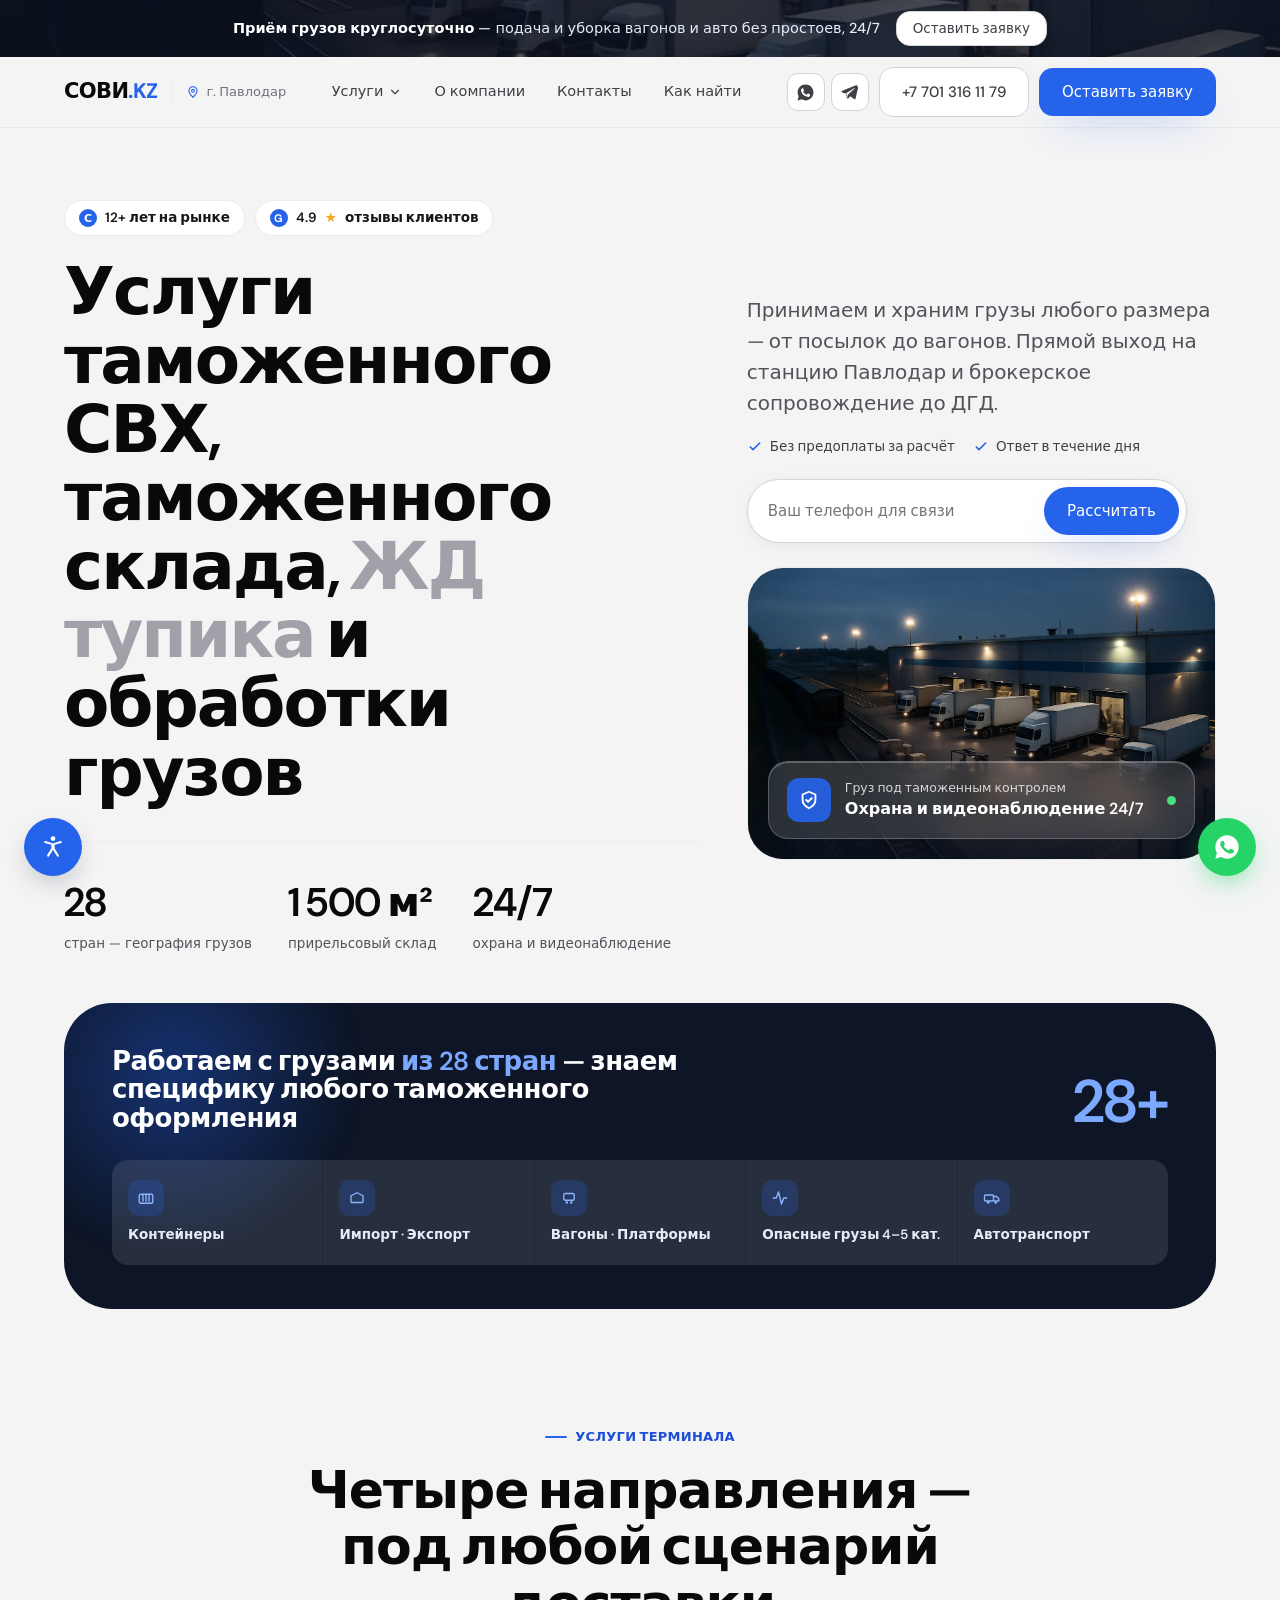
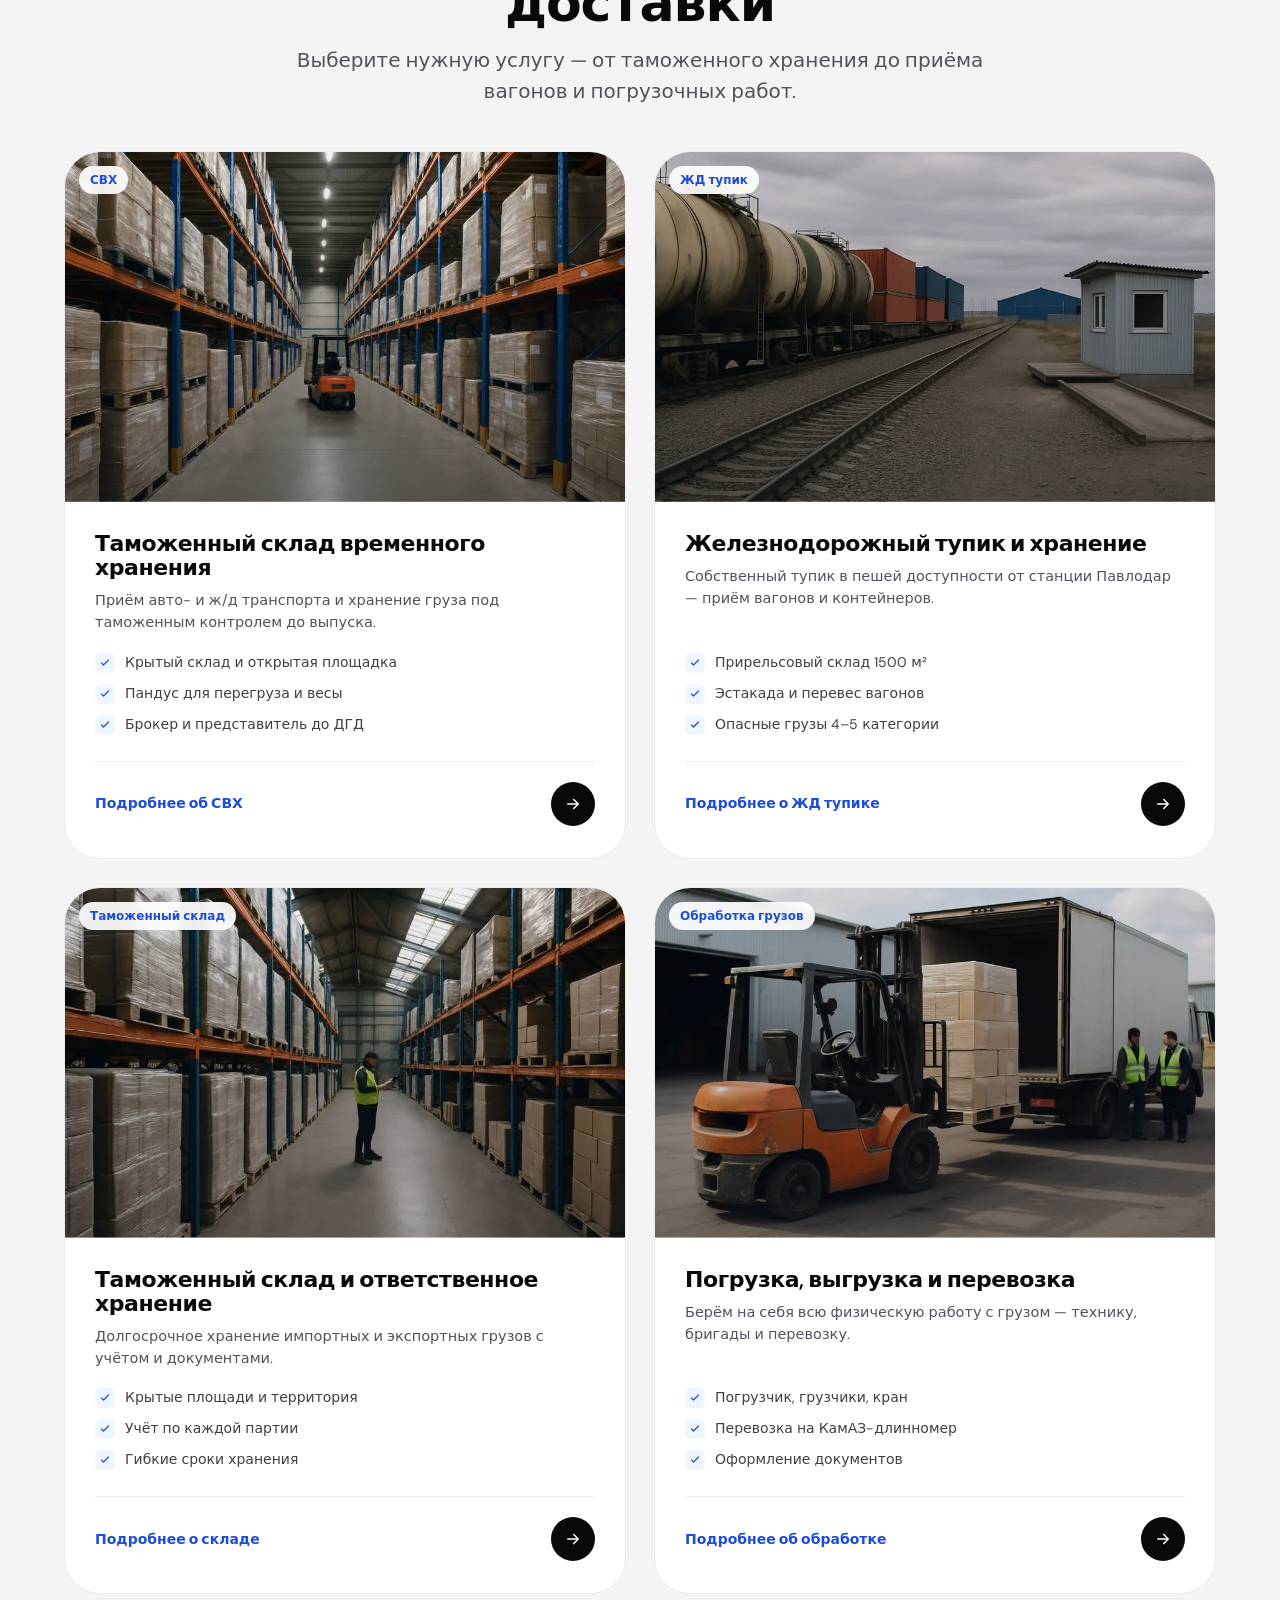
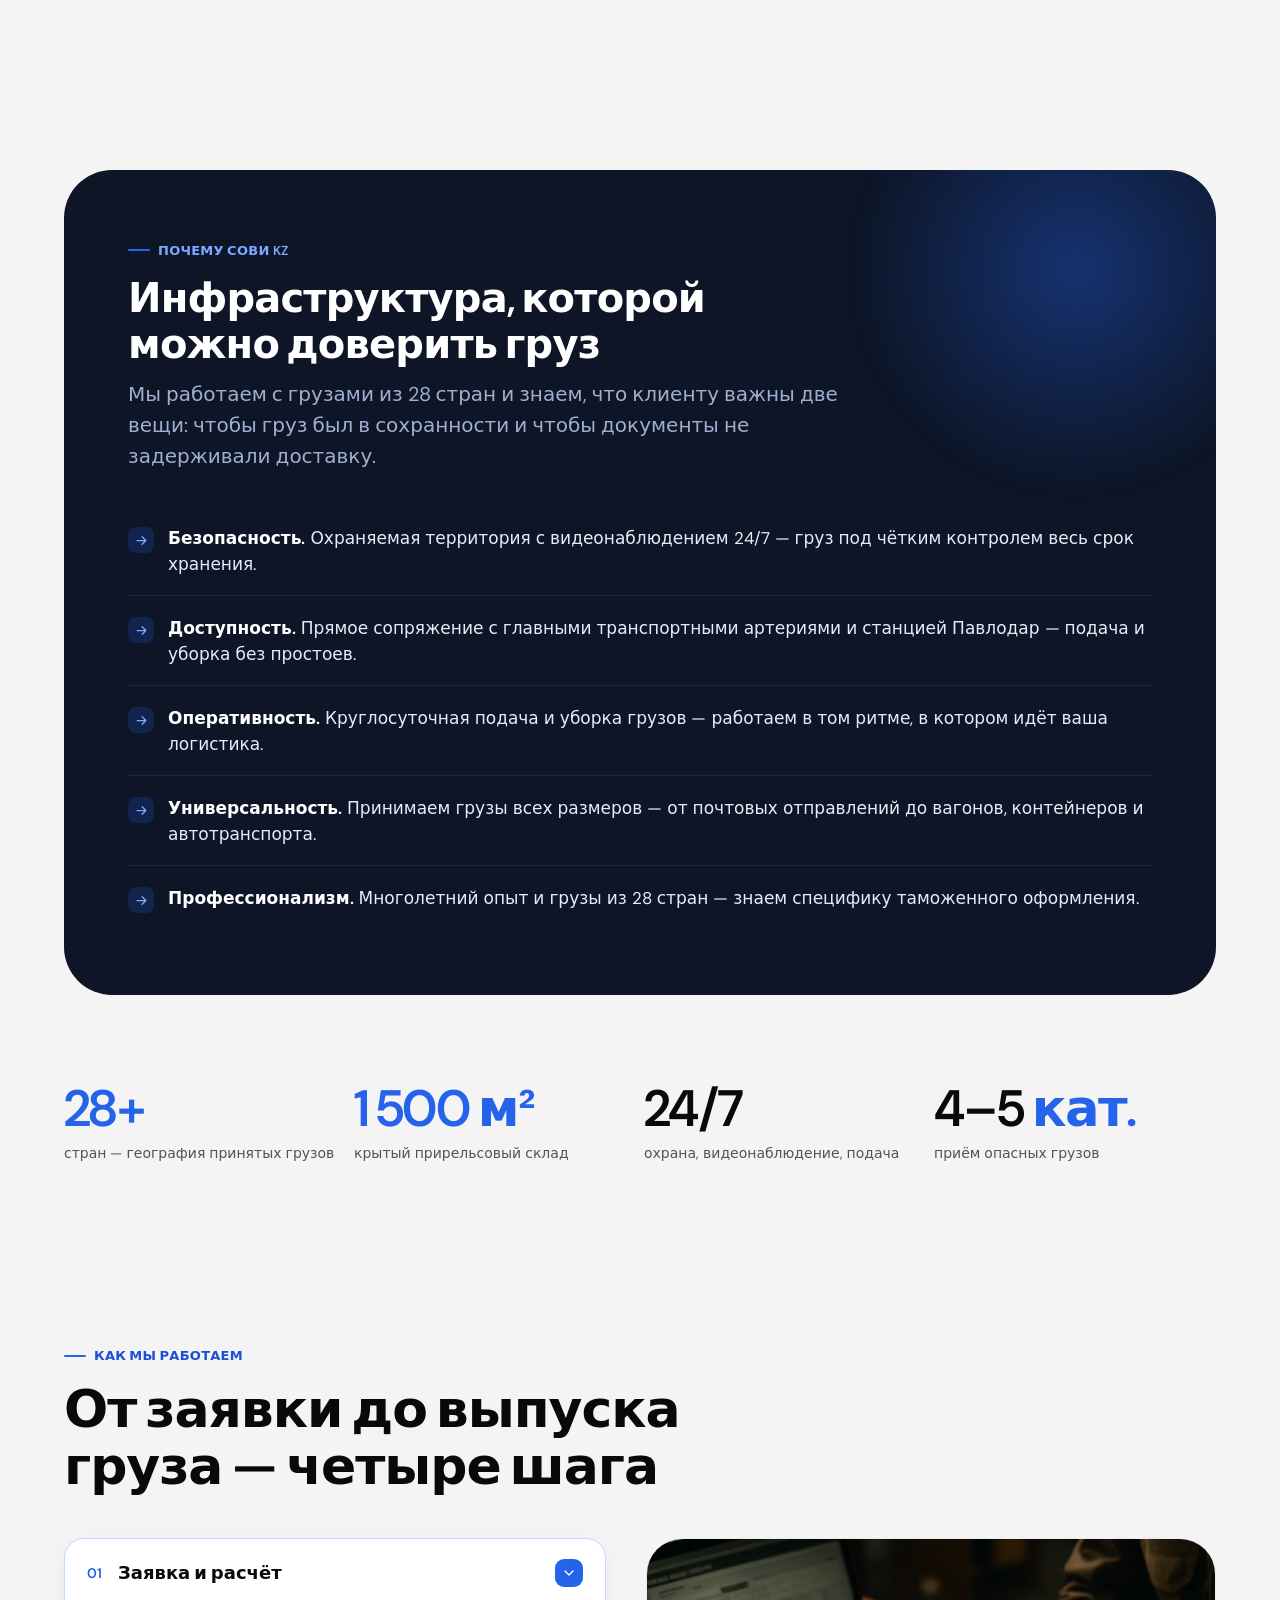
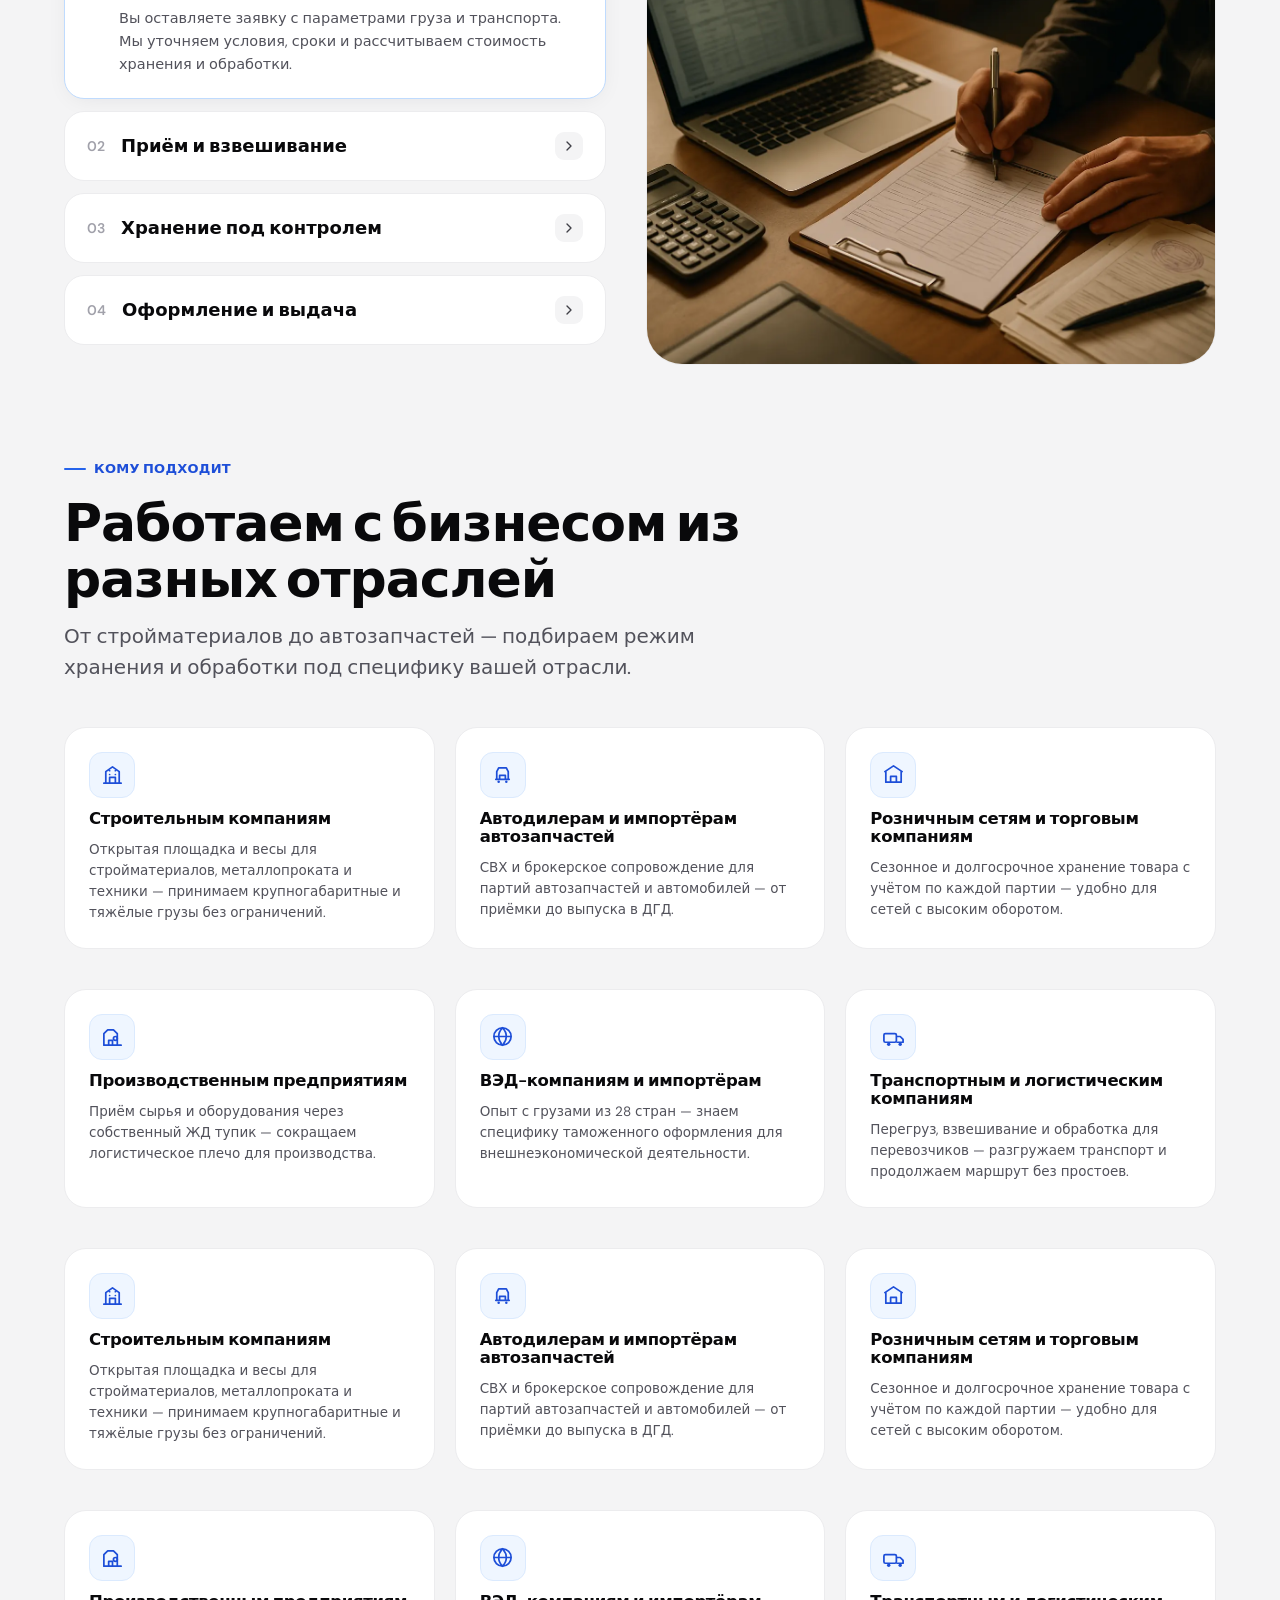
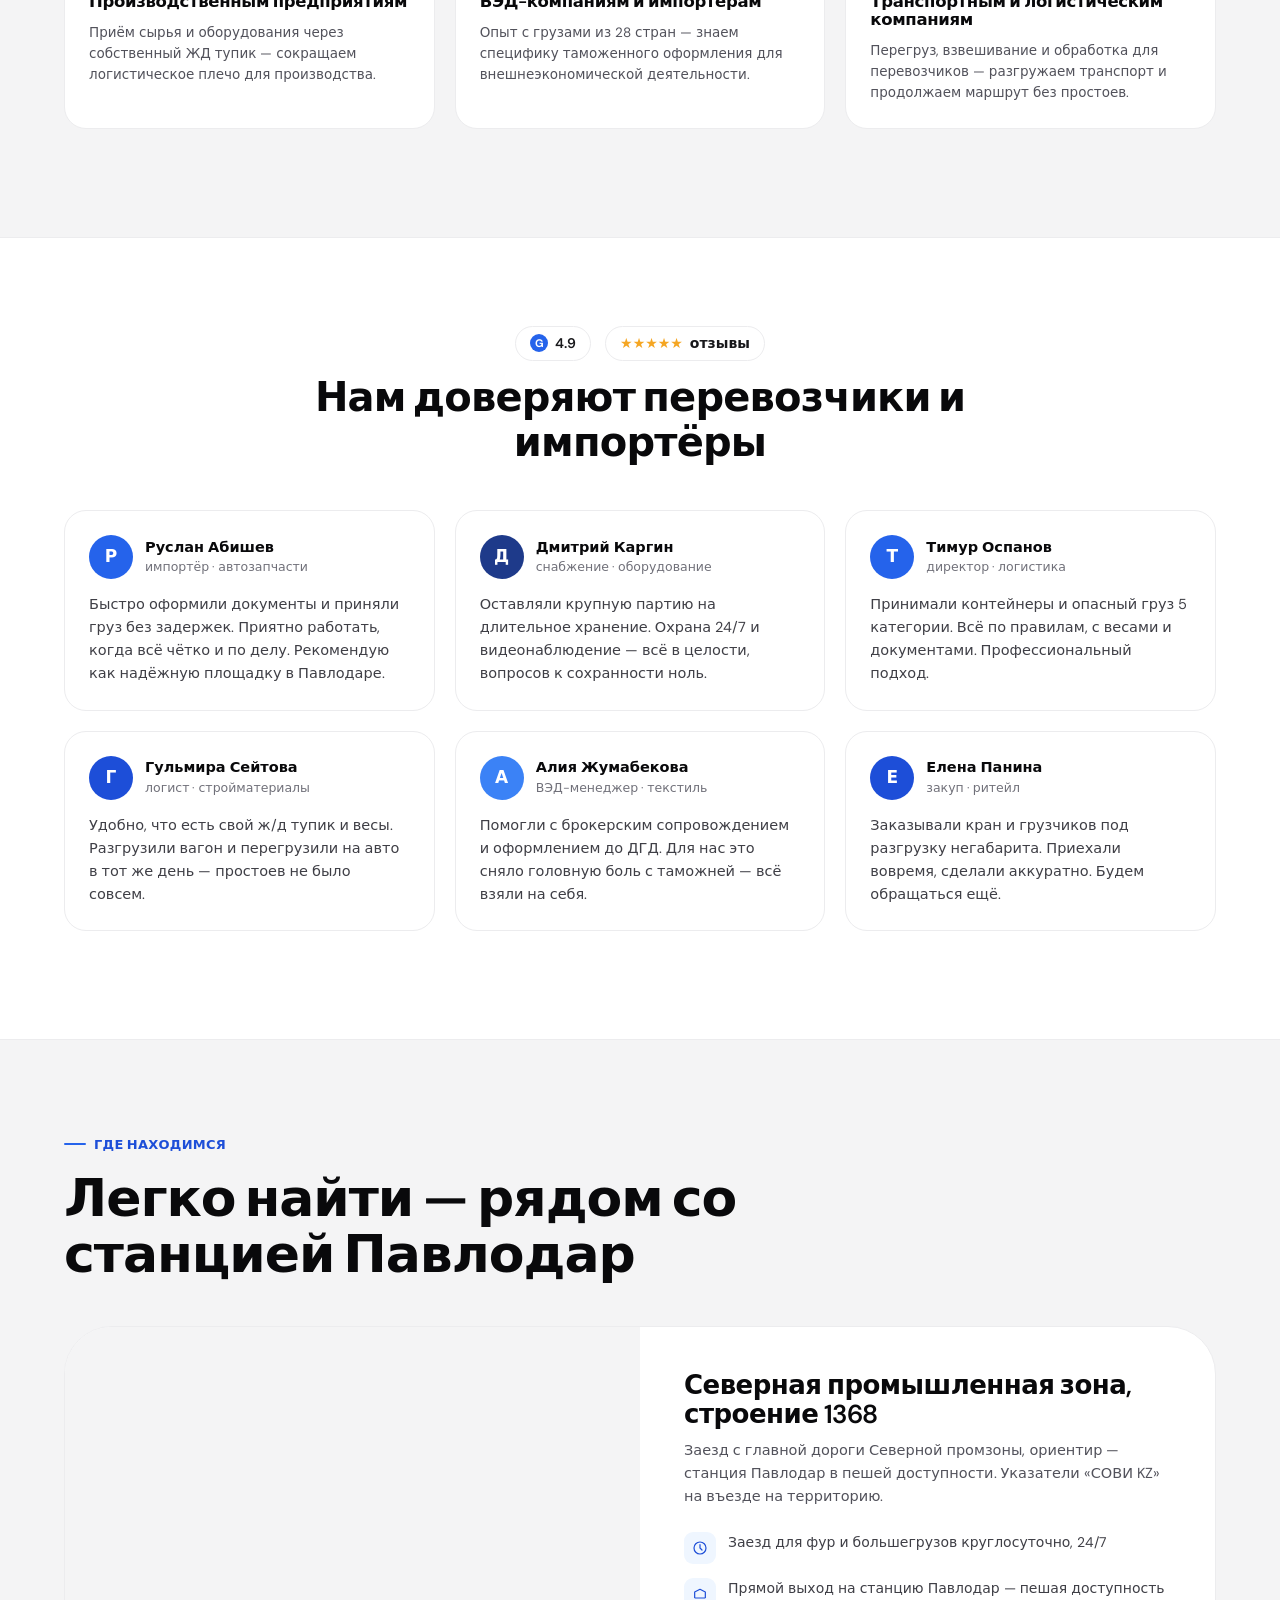
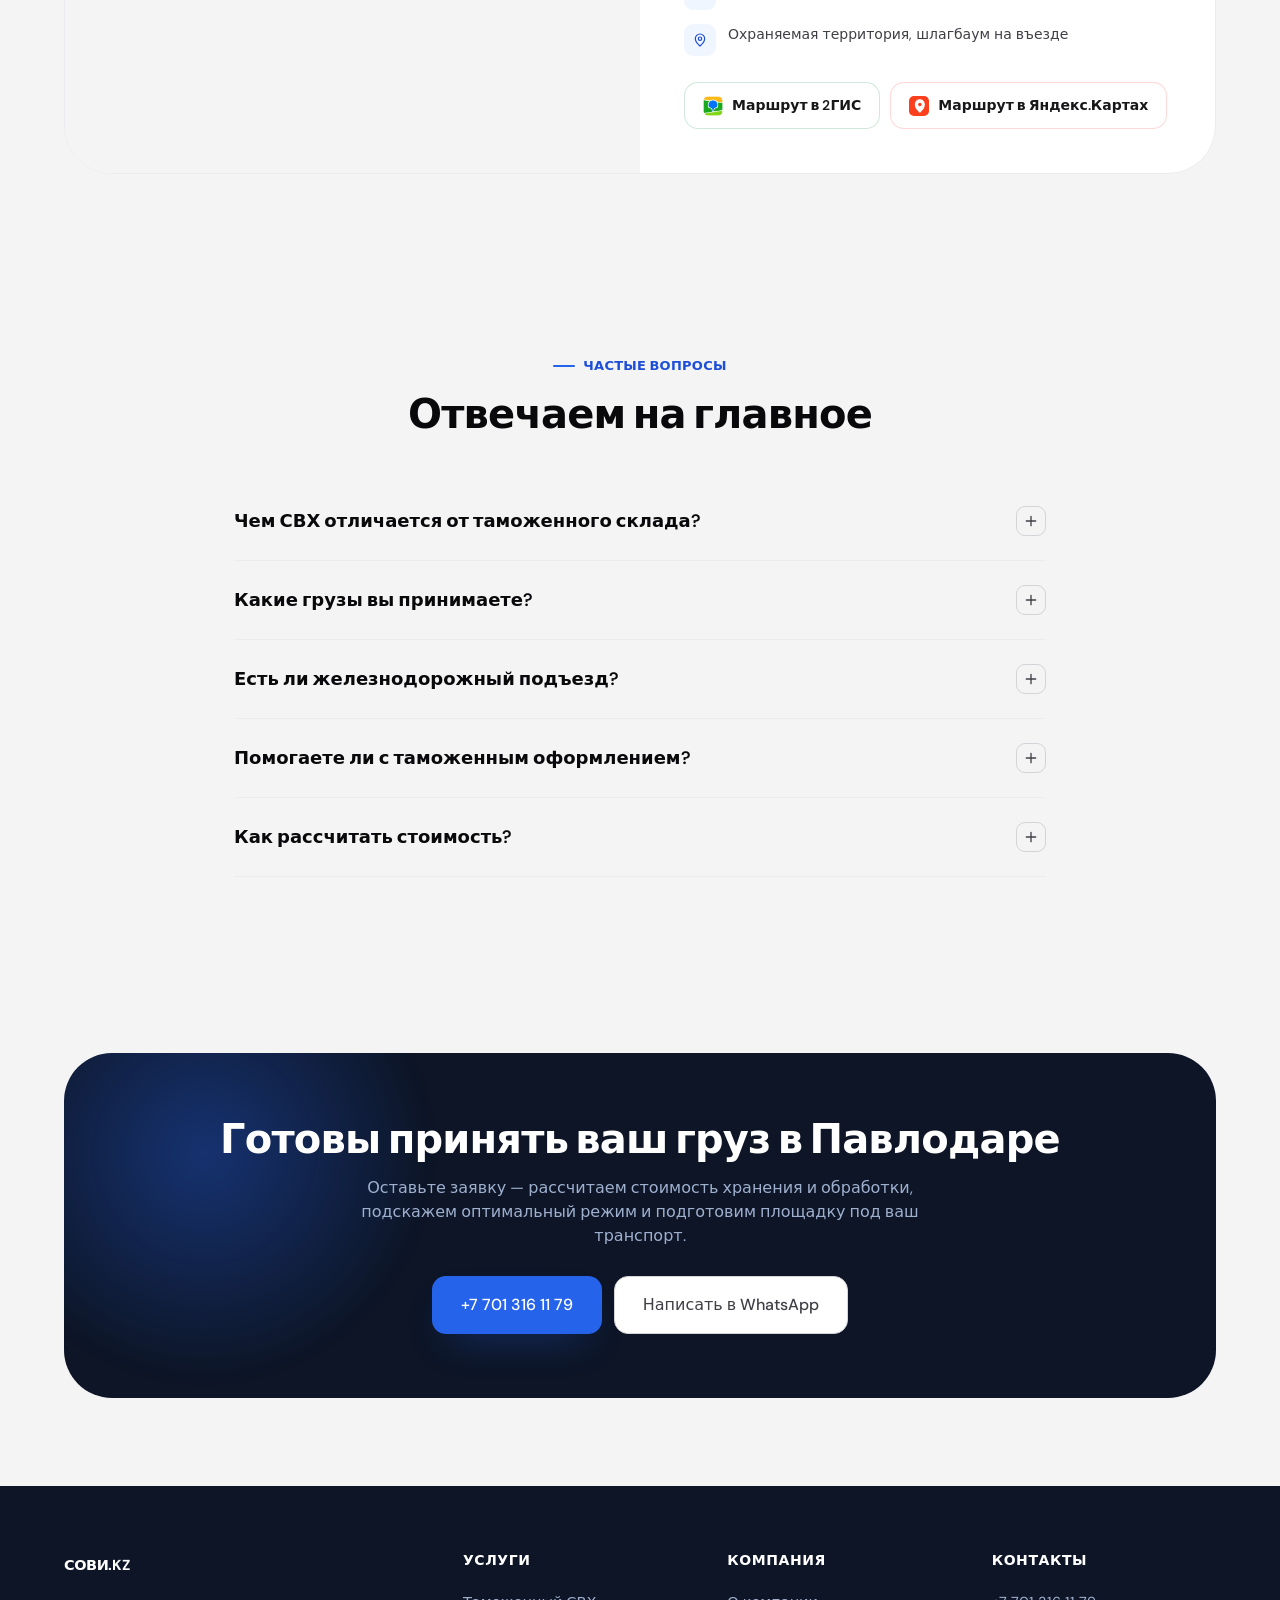
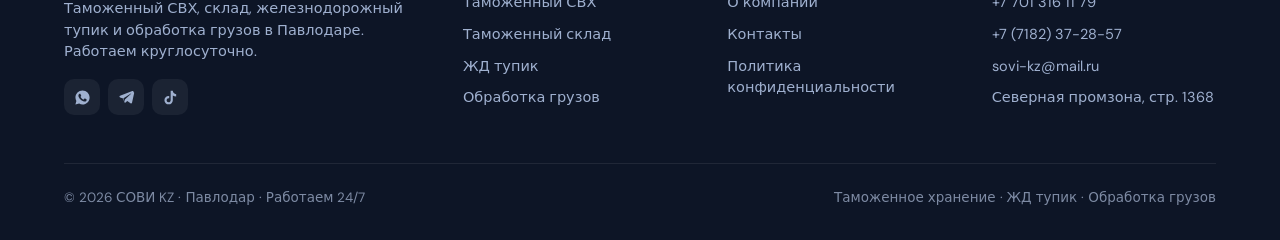
==== commit 39c88304: "Add floating WhatsApp and accessibility buttons site-wide WhatsApp: fixed bottom-right circular butt" ====
--- a/index.html
+++ b/index.html
@@ -445,6 +445,53 @@
   </div>
 </div>
 
+<!-- FLOATING ACTIONS -->
+<a href="https://wa.me/77013161179" target="_blank" rel="noopener" class="fab fab-wa" aria-label="Написать в WhatsApp">
+  <span class="fab-ico"><svg viewBox="0 0 24 24" fill="currentColor"><path d="M12.04 2c-5.52 0-10 4.48-10 10 0 1.77.46 3.45 1.27 4.9L2 22l5.25-1.38A9.96 9.96 0 0012.04 22c5.52 0 10-4.48 10-10s-4.48-10-10-10zm5.72 14.2c-.24.68-1.4 1.32-1.94 1.4-.5.08-1.12.11-1.8-.11-.42-.13-.96-.31-1.65-.6-2.9-1.25-4.8-4.16-4.94-4.36-.14-.2-1.18-1.57-1.18-3 0-1.42.75-2.12 1.02-2.41.27-.29.58-.36.78-.36h.55c.18 0 .42-.03.65.5.24.55.8 1.9.87 2.04.07.14.12.3.02.49-.1.19-.15.3-.29.46-.14.16-.3.36-.43.48-.14.14-.29.29-.13.57.17.28.75 1.24 1.62 2.01 1.11.99 2.05 1.3 2.33 1.44.28.14.44.12.6-.07.17-.19.71-.83.9-1.12.19-.28.38-.24.63-.14.26.1 1.63.77 1.91.91.28.14.47.21.53.33.07.12.07.68-.17 1.36z"/></svg></span>
+  <span class="fab-label">WhatsApp</span>
+</a>
+
+<button type="button" class="fab fab-a11y" id="a11yToggle" aria-label="Специальные возможности" aria-expanded="false">
+  <svg viewBox="0 0 24 24" fill="currentColor"><circle cx="12" cy="4.2" r="2.2"/><path d="M4.5 8.3c-.5-.16-.78-.7-.62-1.2.16-.5.7-.78 1.2-.62L12 8.7l6.92-2.22c.5-.16 1.04.12 1.2.62.16.5-.12 1.04-.62 1.2L13.5 10v3.1l3.86 6.4c.28.46.13 1.06-.33 1.34-.46.28-1.06.13-1.34-.33L12 14.6l-3.69 5.9c-.28.46-.88.61-1.34.33-.46-.28-.6-.88-.33-1.34l3.86-6.4V10L4.5 8.3z"/></svg>
+</button>
+
+<div class="a11y-panel" id="a11yPanel" hidden>
+  <div class="a11y-head">
+    <h3>Специальные возможности</h3>
+    <button type="button" class="a11y-close" id="a11yClose" aria-label="Закрыть">&times;</button>
+  </div>
+  <p class="a11y-desc">Настройте отображение сайта под себя. Выбор сохраняется на этом устройстве.</p>
+
+  <div class="a11y-group">
+    <div class="a11y-label">Размер текста</div>
+    <div class="a11y-row" data-group="size">
+      <button type="button" data-size="0" style="font-size:14px">A</button>
+      <button type="button" data-size="1" style="font-size:16px">A</button>
+      <button type="button" data-size="2" style="font-size:18px">A</button>
+      <button type="button" data-size="3" style="font-size:20px">A</button>
+    </div>
+  </div>
+
+  <div class="a11y-group">
+    <div class="a11y-label">Контраст</div>
+    <div class="a11y-row" data-group="contrast">
+      <button type="button" data-contrast="default">Обычный</button>
+      <button type="button" data-contrast="high">Высокий</button>
+      <button type="button" data-contrast="bw">Ч/Б</button>
+    </div>
+  </div>
+
+  <div class="a11y-group">
+    <div class="a11y-label">Помощь при чтении</div>
+    <button type="button" class="a11y-switch" data-toggle="font">Читаемый шрифт<span class="a11y-state">Выкл</span></button>
+    <button type="button" class="a11y-switch" data-toggle="links">Выделить ссылки<span class="a11y-state">Выкл</span></button>
+    <button type="button" class="a11y-switch" data-toggle="cursor">Крупный курсор<span class="a11y-state">Выкл</span></button>
+    <button type="button" class="a11y-switch" data-toggle="motion">Без анимации<span class="a11y-state">Выкл</span></button>
+  </div>
+
+  <button type="button" class="a11y-reset" id="a11yReset">Сбросить всё</button>
+</div>
+
 <script src="assets/app.js"></script>
 </body>
 </html>
--- a/assets/styles.css
+++ b/assets/styles.css
@@ -653,6 +653,69 @@
   background:rgba(255,255,255,.1);padding:6px 14px;border-radius:999px}
 @media(max-width:640px){.lightbox-nav{width:40px;height:40px}.lightbox-prev{left:8px}.lightbox-next{right:8px}}
 
+/* -- floating action buttons (WhatsApp + accessibility) -- */
+.fab{position:fixed;bottom:24px;z-index:90;display:flex;align-items:center;gap:10px;height:58px;border-radius:29px;
+  border:0;cursor:pointer;box-shadow:0 10px 28px -8px rgba(9,18,40,.3);transition:.25s cubic-bezier(.16,1,.3,1)}
+.fab-wa{right:24px;background:#25d366;color:#fff;padding:0;width:58px;overflow:hidden;text-decoration:none;
+  box-shadow:0 10px 26px -6px rgba(37,211,102,.55),0 0 0 0 rgba(37,211,102,.4)}
+.fab-wa:hover{width:180px;padding:0 20px 0 0}
+.fab-wa .fab-ico{width:58px;height:58px;flex:none;display:grid;place-items:center}
+.fab-wa .fab-ico svg{width:28px;height:28px}
+.fab-wa .fab-label{white-space:nowrap;font-weight:700;font-size:15px;opacity:0;transition:opacity .2s ease .05s}
+.fab-wa:hover .fab-label{opacity:1}
+.fab-a11y{left:24px;width:58px;padding:0;background:var(--blue-600);color:#fff;display:grid;place-items:center}
+.fab-a11y svg{width:26px;height:26px}
+.fab-a11y.active{background:var(--blue-700)}
+@media(max-width:640px){
+  .fab{height:52px;border-radius:26px;bottom:16px}
+  .fab-wa{right:16px;width:52px}
+  .fab-wa .fab-ico{width:52px;height:52px}
+  .fab-wa:hover{width:52px;padding:0}
+  .fab-wa:hover .fab-label{opacity:0}
+  .fab-a11y{left:16px;width:52px}
+}
+
+.a11y-panel{position:fixed;left:24px;bottom:92px;z-index:91;width:320px;max-width:calc(100vw - 32px);
+  background:var(--ink);color:#fff;border-radius:20px;border:1px solid rgba(255,255,255,.08);
+  box-shadow:0 24px 60px -16px rgba(0,0,0,.5);padding:22px;opacity:0;transform:translateY(12px) scale(.97);
+  pointer-events:none;transition:.22s cubic-bezier(.16,1,.3,1);max-height:calc(100vh - 130px);overflow-y:auto}
+.a11y-panel.open{opacity:1;transform:translateY(0) scale(1);pointer-events:auto}
+@media(max-width:640px){.a11y-panel{left:16px;bottom:76px}}
+.a11y-head{display:flex;align-items:flex-start;justify-content:space-between;gap:10px;margin-bottom:6px}
+.a11y-head h3{font-size:19px;margin:0;font-weight:800}
+.a11y-close{flex:none;width:30px;height:30px;border-radius:9px;background:rgba(255,255,255,.08);border:0;color:#fff;
+  cursor:pointer;font-size:18px;line-height:1;display:grid;place-items:center}
+.a11y-desc{font-size:13px;color:#9aa3b2;line-height:1.5;margin-bottom:18px}
+.a11y-group{margin-bottom:16px}
+.a11y-label{font-size:11px;font-weight:700;letter-spacing:.05em;text-transform:uppercase;color:#8290a3;margin-bottom:9px}
+.a11y-row{display:grid;grid-template-columns:repeat(4,1fr);gap:8px}
+.a11y-row button{height:40px;border-radius:11px;border:2px solid transparent;background:rgba(255,255,255,.07);
+  color:#fff;font-weight:700;cursor:pointer;transition:.15s}
+.a11y-row[data-group="contrast"]{grid-template-columns:repeat(3,1fr)}
+.a11y-row[data-group="contrast"] button{font-size:12.5px;padding:0 4px}
+.a11y-row button.is-on{background:var(--blue-600);border-color:#7ba9ff}
+.a11y-switch{width:100%;display:flex;align-items:center;justify-content:space-between;gap:10px;height:44px;
+  padding:0 14px;border-radius:11px;background:rgba(255,255,255,.05);border:0;color:#fff;font-size:14px;font-weight:600;
+  cursor:pointer;margin-bottom:8px;text-align:left}
+.a11y-switch .a11y-state{font-size:11px;font-weight:700;color:#8290a3;background:rgba(255,255,255,.08);
+  padding:4px 9px;border-radius:100px}
+.a11y-switch.is-on .a11y-state{color:#8fe0a8;background:rgba(37,211,102,.16)}
+.a11y-reset{width:100%;height:42px;border-radius:11px;background:transparent;border:1px solid rgba(255,255,255,.16);
+  color:#c6cdda;font-size:13.5px;font-weight:600;cursor:pointer}
+.a11y-reset:hover{background:rgba(255,255,255,.06)}
+
+/* reading-aids effects applied to <html> */
+html.a11y-font-readable body{font-family:Verdana,Tahoma,'DM Sans',sans-serif!important;letter-spacing:.01em}
+html.a11y-links-highlight a:not(.btn):not(.fab){text-decoration:underline!important;text-decoration-thickness:2px!important;
+  text-underline-offset:3px!important;color:var(--blue-700)!important}
+html.a11y-cursor-big, html.a11y-cursor-big *{cursor:url('data:image/svg+xml;utf8,<svg xmlns="http://www.w3.org/2000/svg" width="40" height="40" viewBox="0 0 24 24"><path d="M4 2l14 8-6 2-1 6z" fill="black" stroke="white" stroke-width="1.5"/></svg>') 4 4, auto!important}
+html.a11y-motion-off *{animation:none!important;transition:none!important;scroll-behavior:auto!important}
+html.a11y-contrast-high{filter:contrast(1.25) saturate(1.15)}
+html.a11y-contrast-bw{filter:grayscale(1)}
+html.a11y-size-1 body{font-size:106%}
+html.a11y-size-2 body{font-size:113%}
+html.a11y-size-3 body{font-size:122%}
+
 /* -- industries served (audience cards) -- */
 .acard{display:flex;flex-direction:column;gap:12px;transition:.2s cubic-bezier(.16,1,.3,1)}
 .acard:hover{transform:translateY(-3px);border-color:var(--blue-200);box-shadow:var(--shadow-md)}
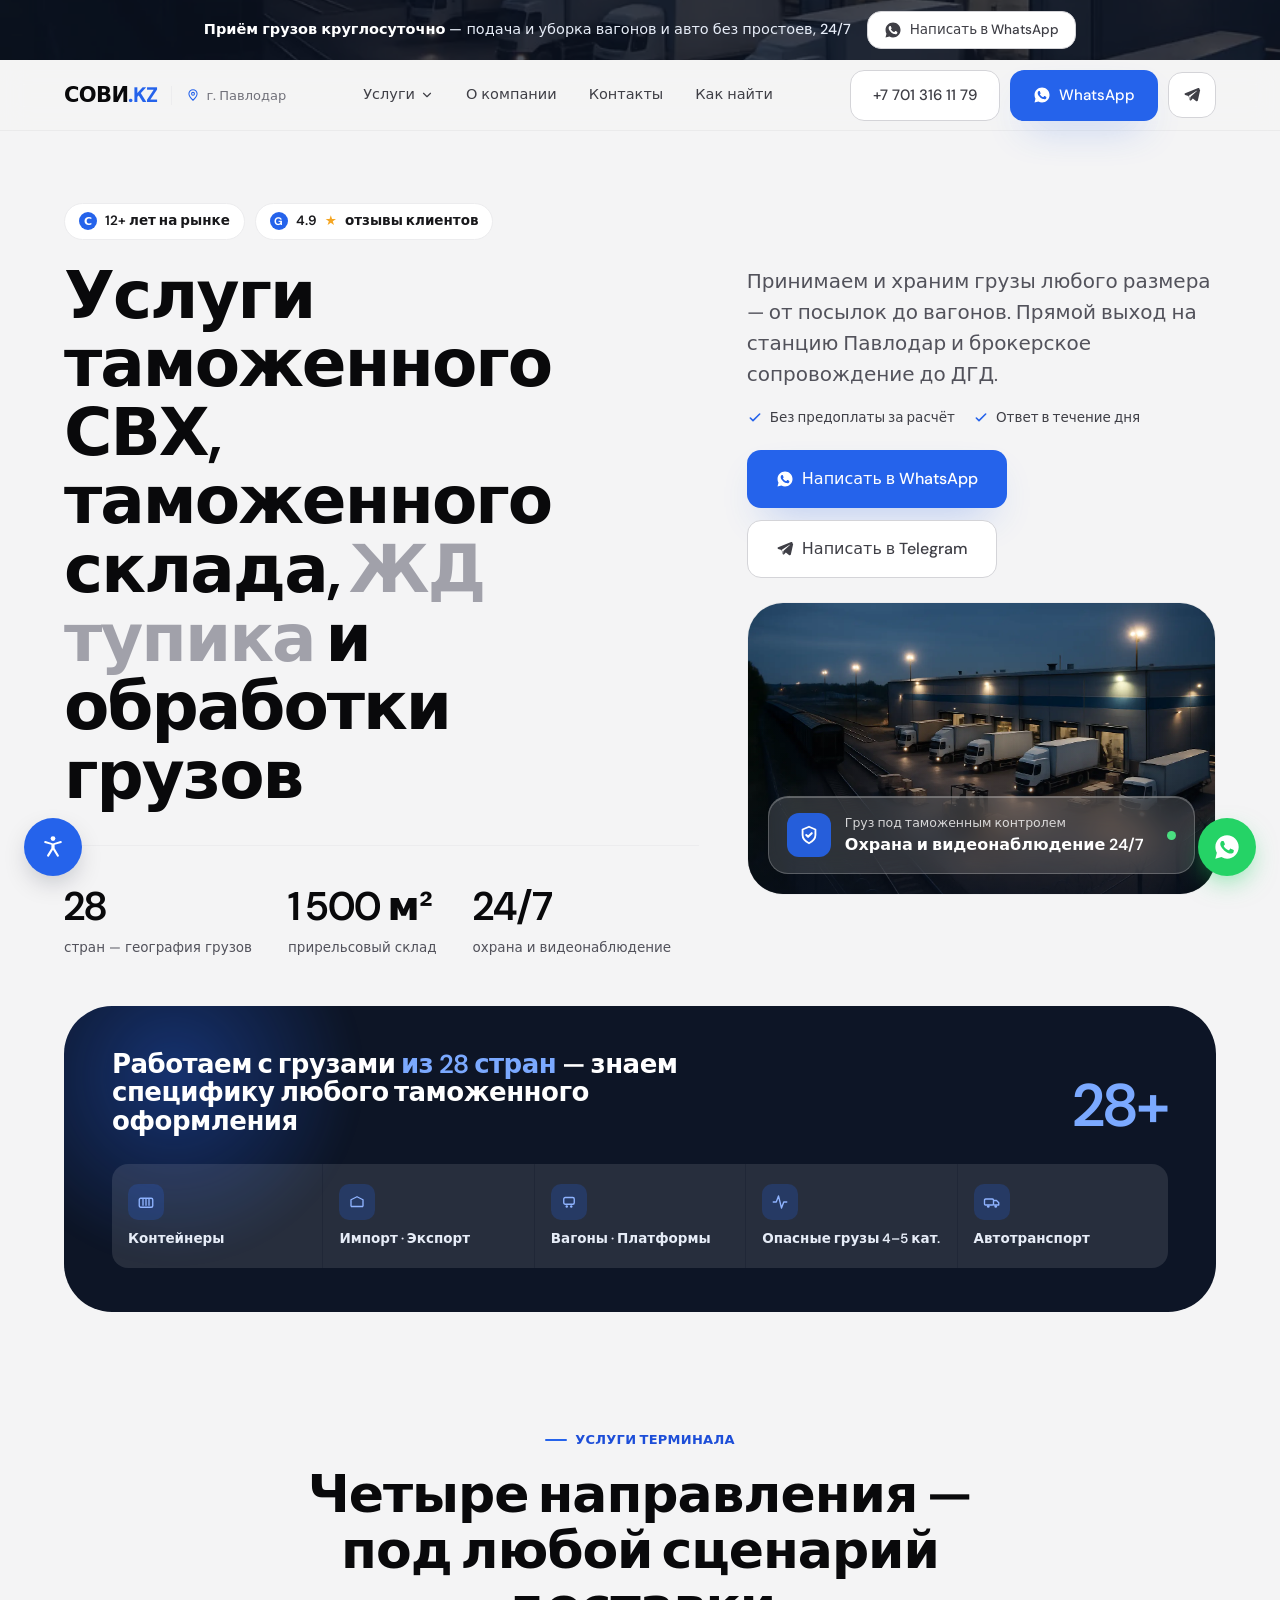
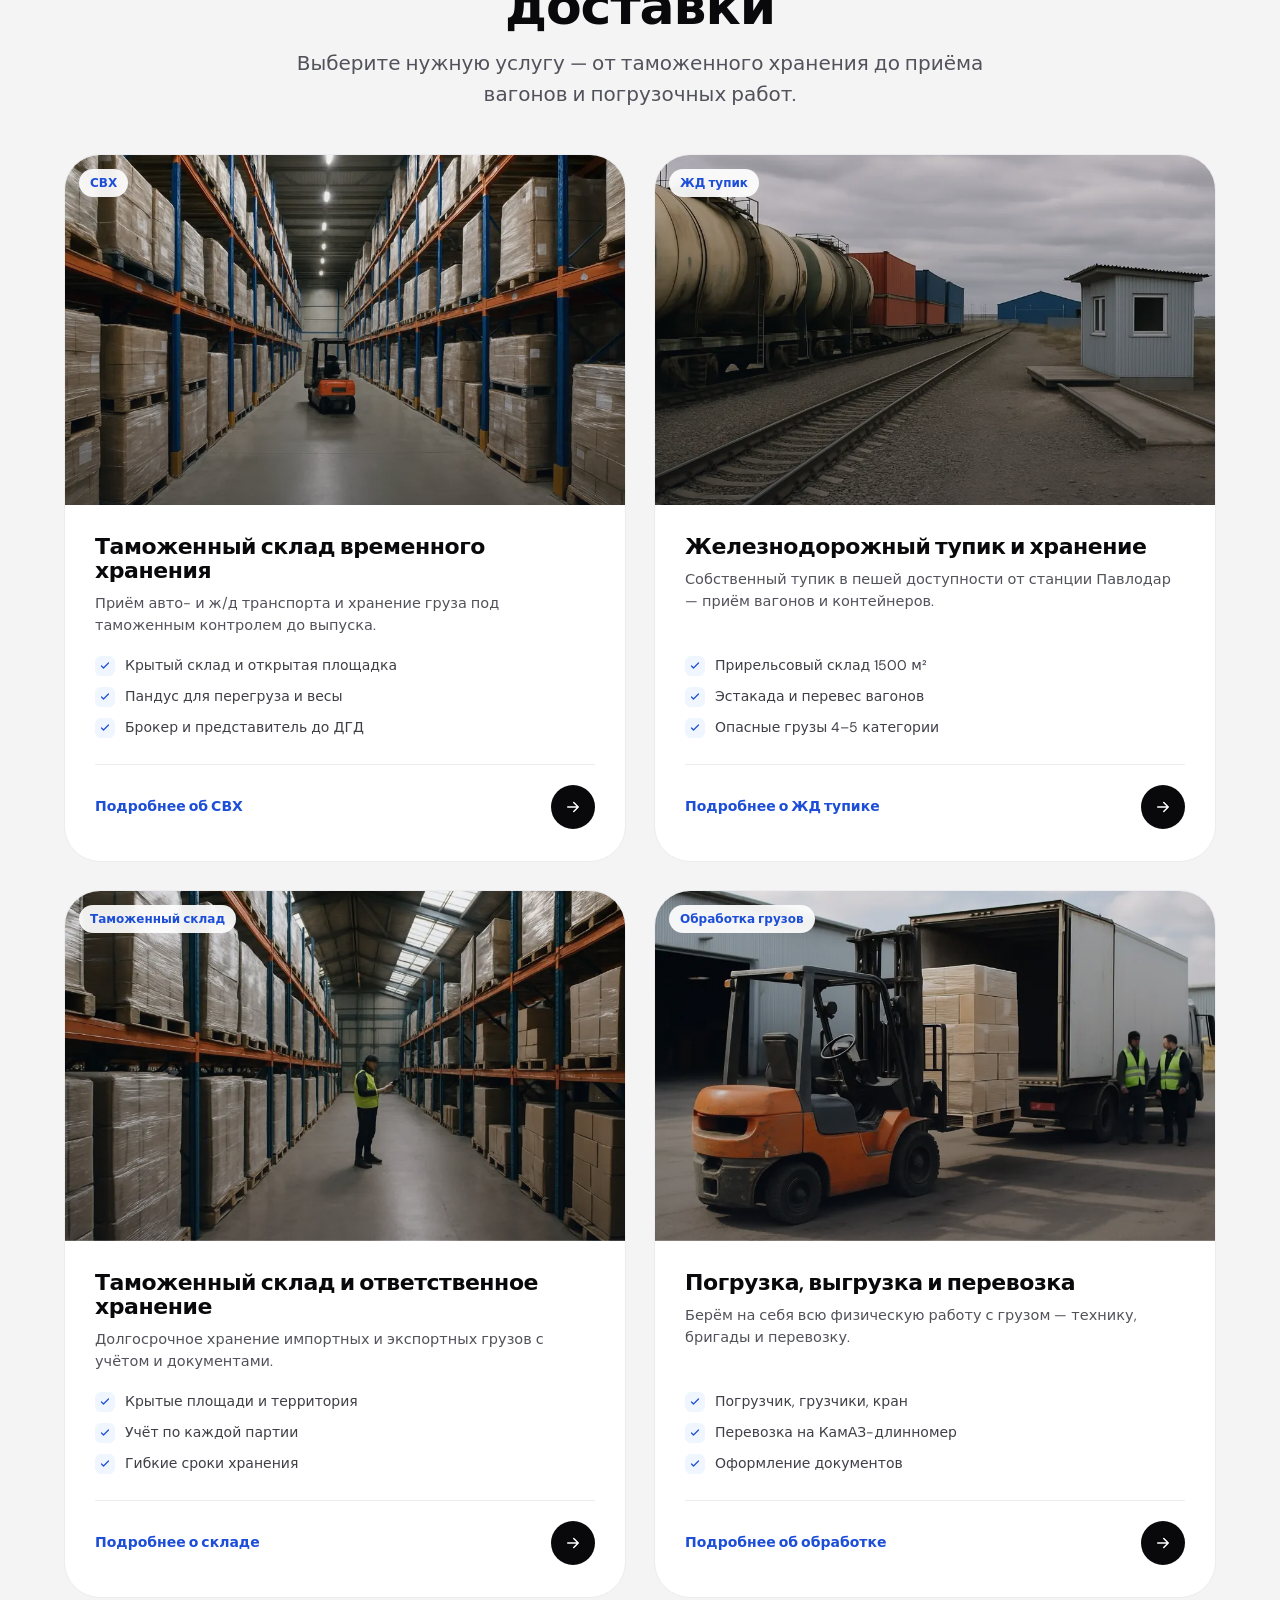
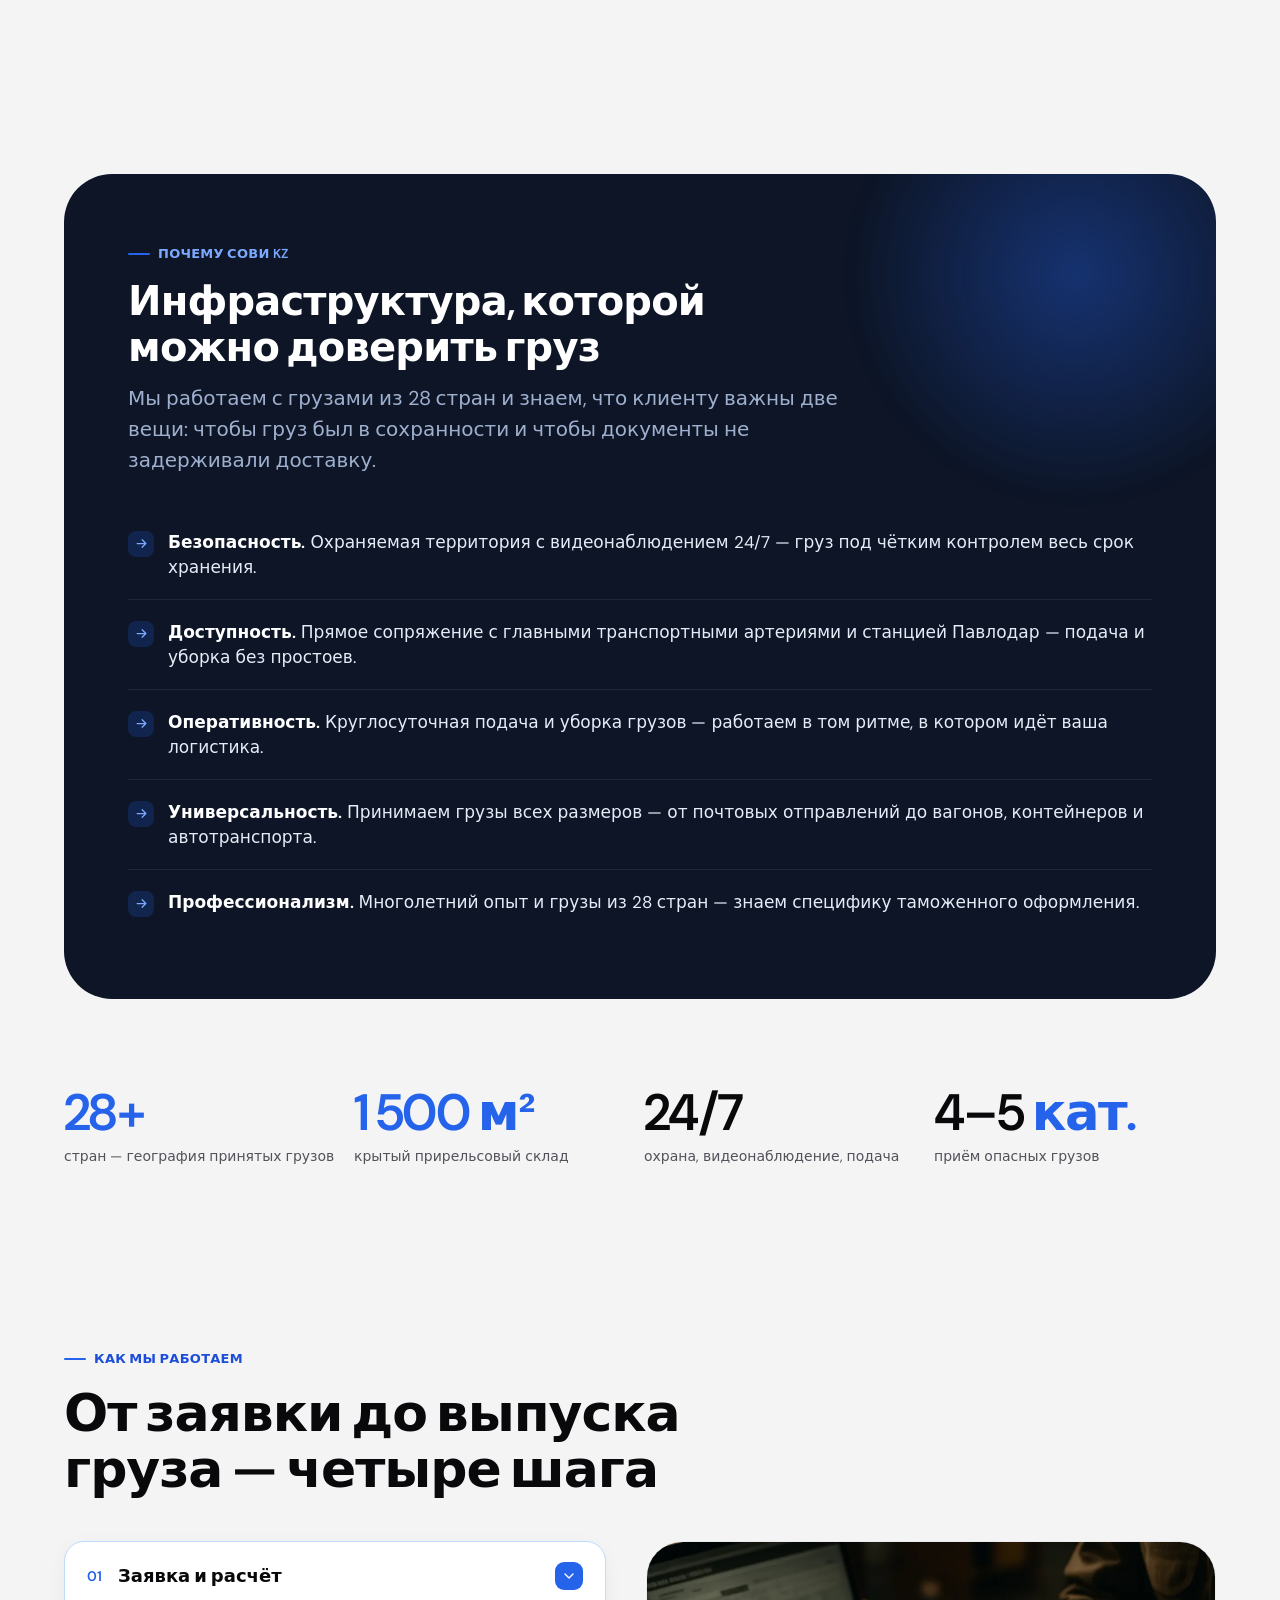
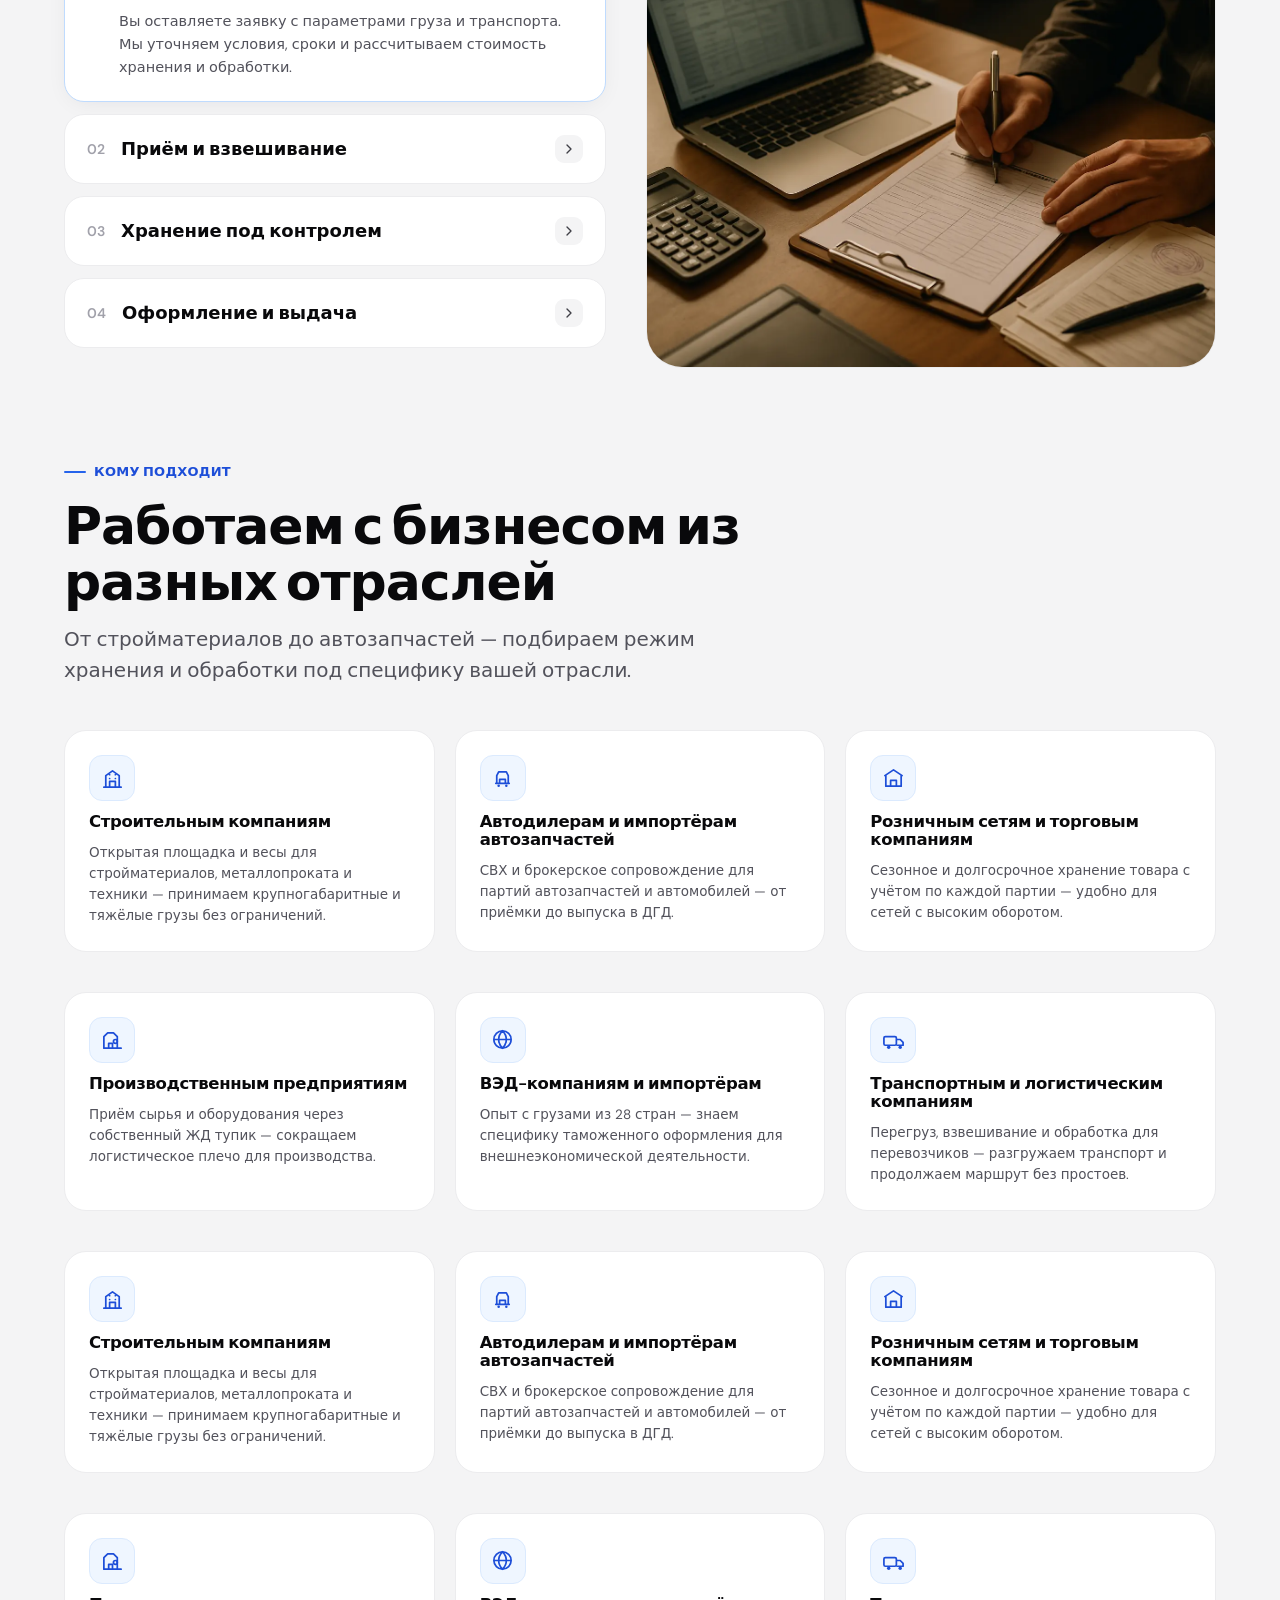
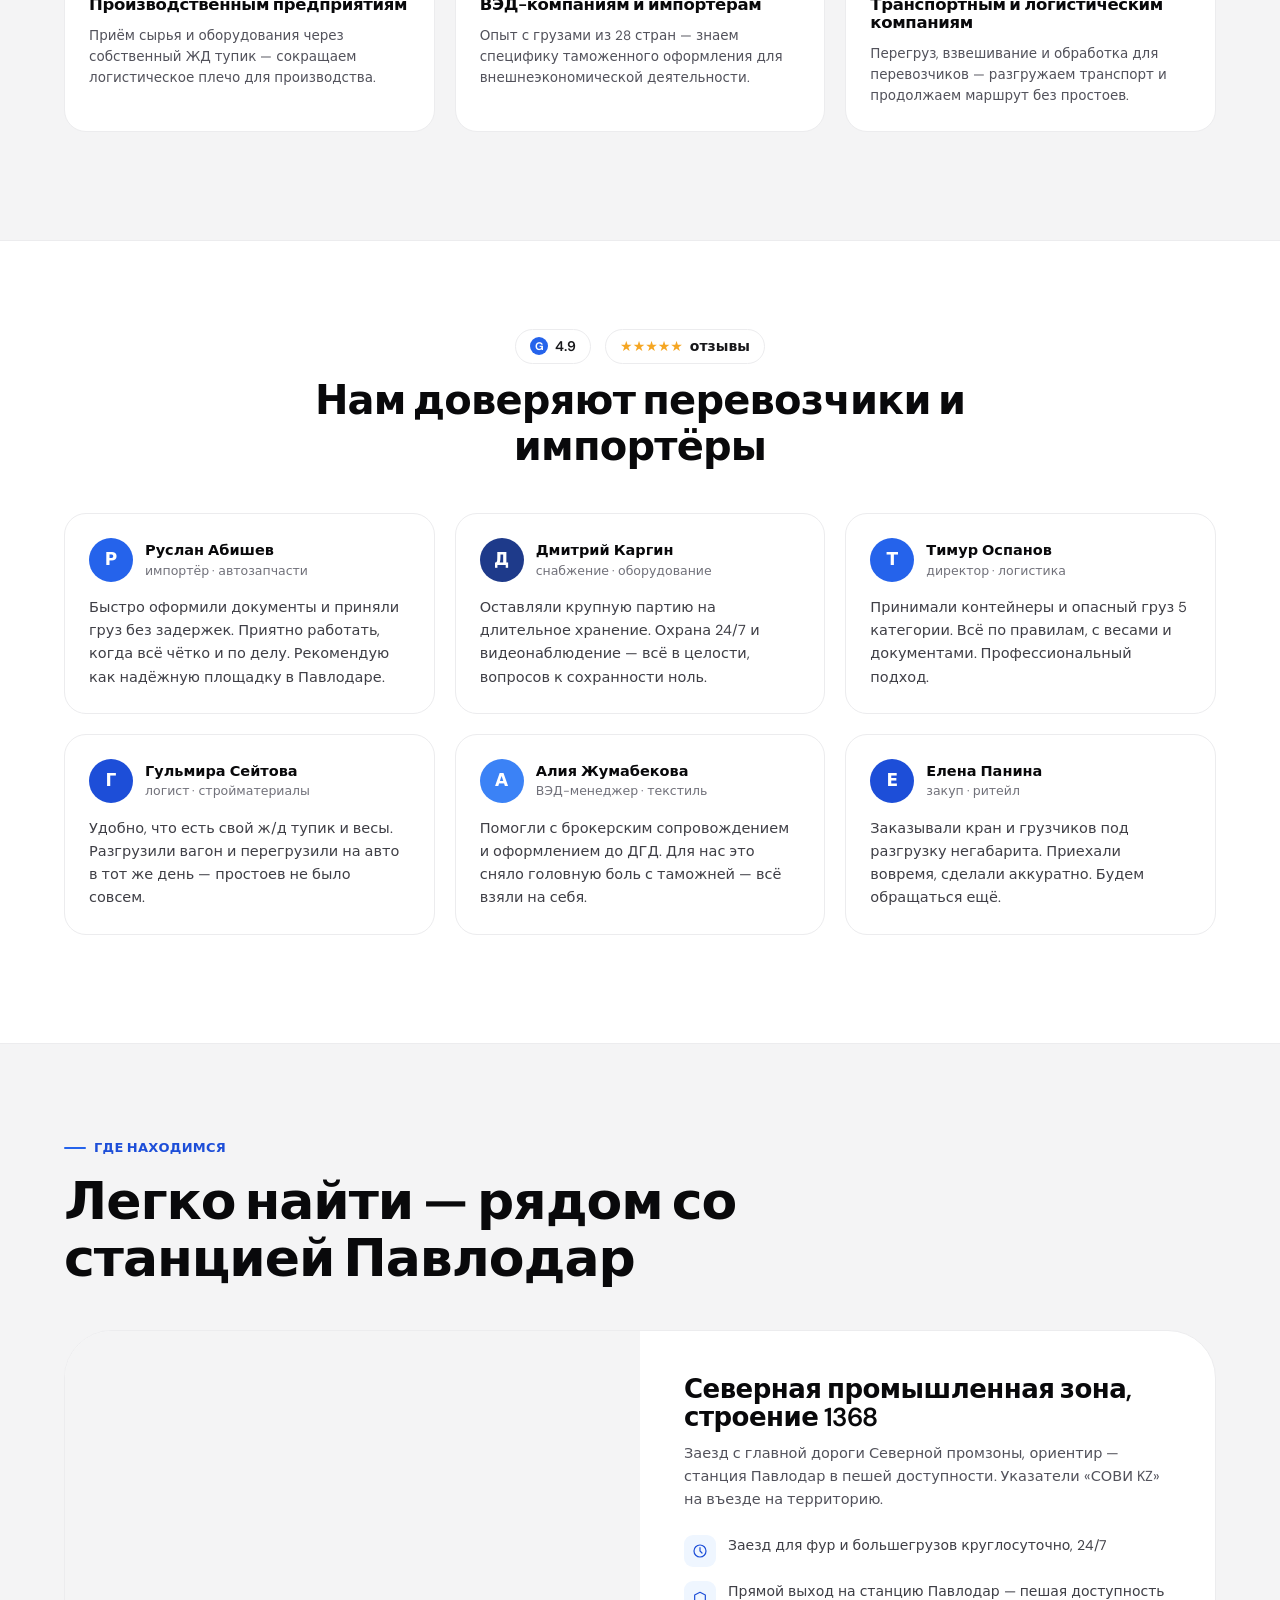
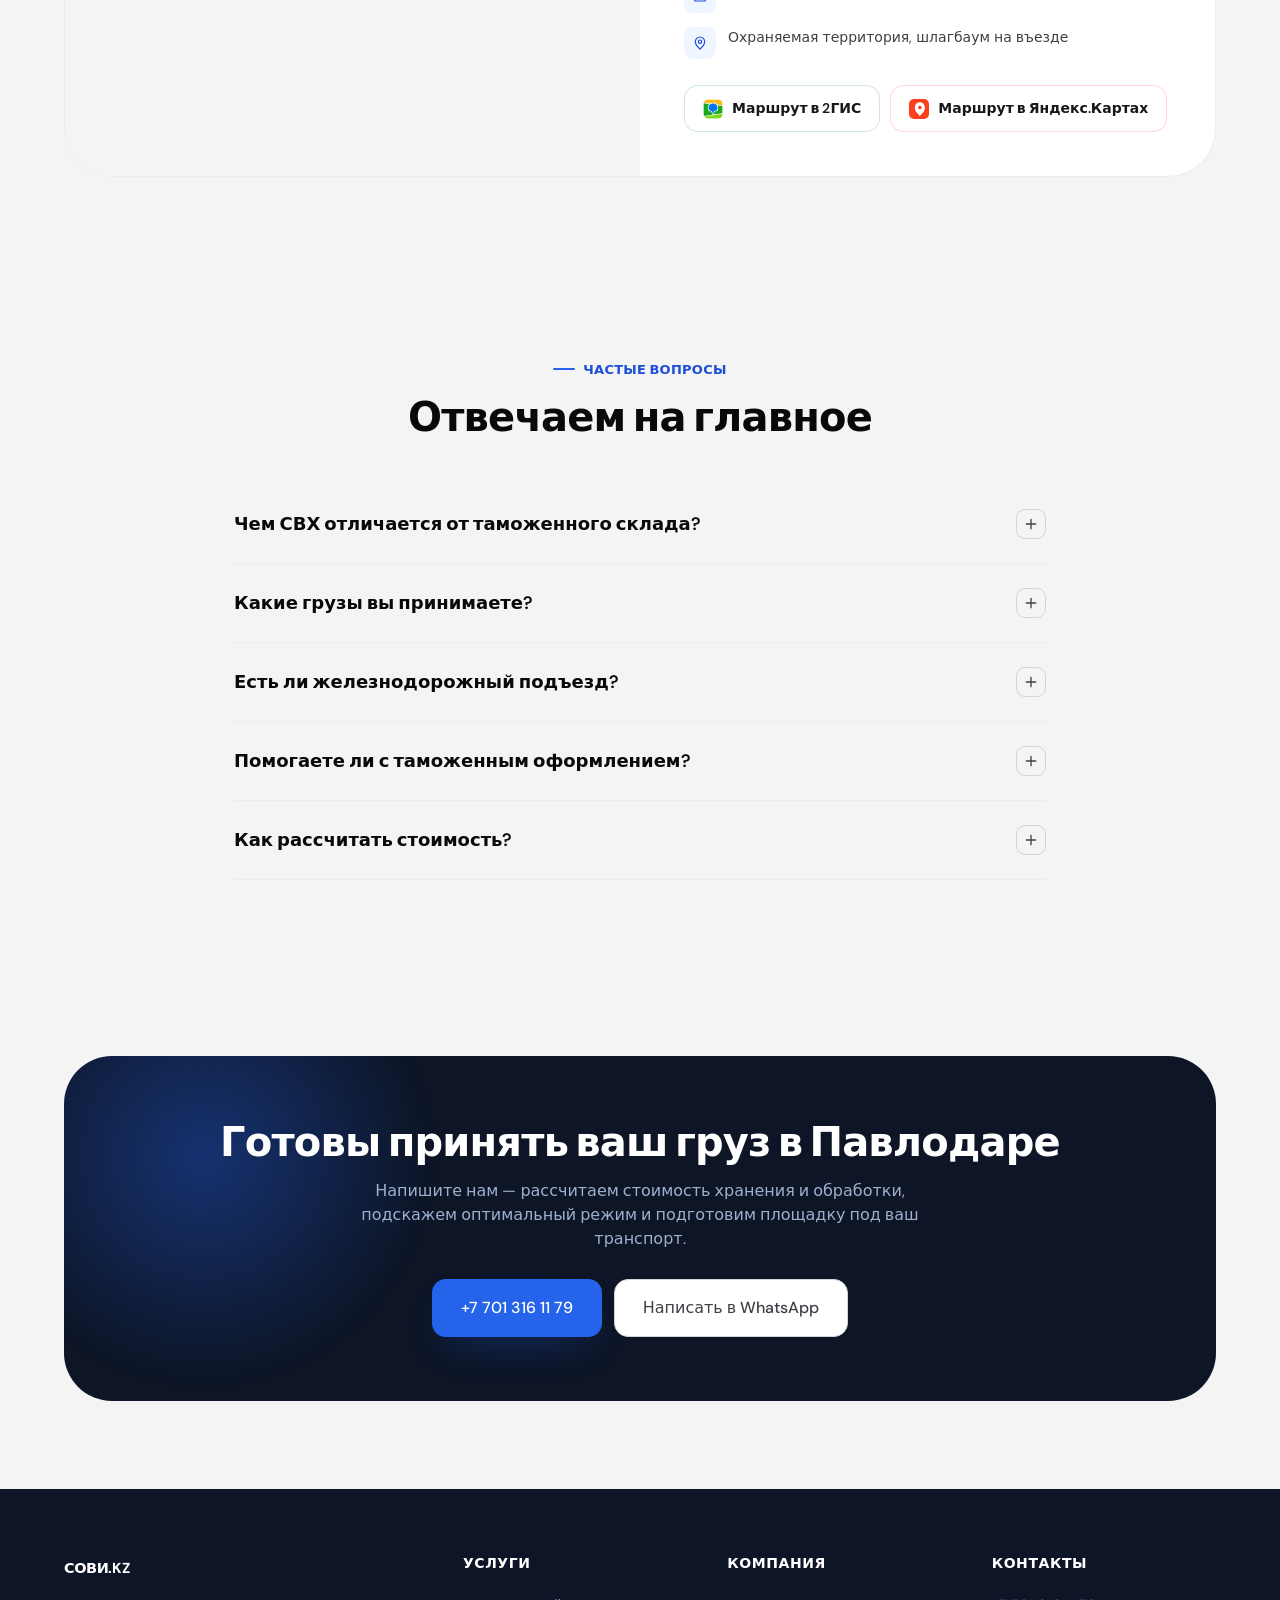
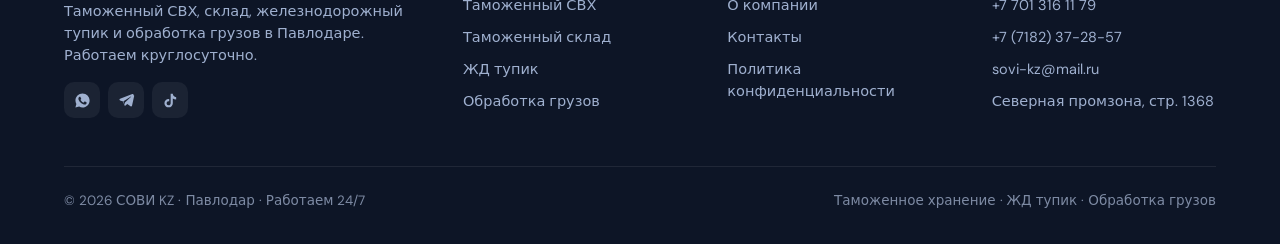
==== commit 301d7adb: "Replace lead form with direct WhatsApp / Telegram contact buttons Leads submitted through the site f" ====
--- a/index.html
+++ b/index.html
@@ -43,7 +43,7 @@
   <img class="promo-img" src="assets/img/hero-targeted-sm.webp" alt="" aria-hidden="true">
   <div class="wrap promo-in">
     <span><b>Приём грузов круглосуточно</b> <span class="promo-hide">— подача и уборка вагонов и авто без простоев, 24/7</span></span>
-    <button type="button" class="btn btn-ghost" data-modal-open>Оставить заявку</button>
+    <a href="https://wa.me/77013161179" class="btn btn-ghost" target="_blank" rel="noopener"><svg viewBox="0 0 24 24" fill="currentColor" width="18" height="18"><path d="M12.04 2c-5.52 0-10 4.48-10 10 0 1.77.46 3.45 1.27 4.9L2 22l5.25-1.38A9.96 9.96 0 0012.04 22c5.52 0 10-4.48 10-10s-4.48-10-10-10zm5.72 14.2c-.24.68-1.4 1.32-1.94 1.4-.5.08-1.12.11-1.8-.11-.42-.13-.96-.31-1.65-.6-2.9-1.25-4.8-4.16-4.94-4.36-.14-.2-1.18-1.57-1.18-3 0-1.42.75-2.12 1.02-2.41.27-.29.58-.36.78-.36h.55c.18 0 .42-.03.65.5.24.55.8 1.9.87 2.04.07.14.12.3.02.49-.1.19-.15.3-.29.46-.14.16-.3.36-.43.48-.14.14-.29.29-.13.57.17.28.75 1.24 1.62 2.01 1.11.99 2.05 1.3 2.33 1.44.28.14.44.12.6-.07.17-.19.71-.83.9-1.12.19-.28.38-.24.63-.14.26.1 1.63.77 1.91.91.28.14.47.21.53.33.07.12.07.68-.17 1.36z"/></svg>Написать в WhatsApp</a>
   </div>
 </div>
 
@@ -70,14 +70,11 @@
       <a href="o-kompanii.html">О компании</a>
       <a href="kontakty.html">Контакты</a>
       <a href="index.html#karta">Как найти</a>
-    <div class="nav-mobile-extra"><span class="nme-city"><svg viewBox="0 0 24 24" fill="none"><path d="M12 21s7-6.3 7-11a7 7 0 10-14 0c0 4.7 7 11 7 11z" stroke="currentColor" stroke-width="1.8" stroke-linejoin="round"/><circle cx="12" cy="10" r="2.5" stroke="currentColor" stroke-width="1.8"/></svg><span>г. Павлодар</span></span><a href="tel:+77013161179" class="nme-phone"><svg viewBox="0 0 24 24" fill="none"><path d="M5 4h4l2 5-3 2a12 12 0 005 5l2-3 5 2v4a2 2 0 01-2 2A16 16 0 013 6a2 2 0 012-2z" stroke="currentColor" stroke-width="1.8" stroke-linejoin="round"/></svg><span>+7 701 316 11 79</span></a><div class="nme-msg"><a href="https://wa.me/77013161179" class="msg-ico" aria-label="WhatsApp" target="_blank" rel="noopener"><svg viewBox="0 0 24 24" fill="currentColor"><path d="M12.04 2c-5.52 0-10 4.48-10 10 0 1.77.46 3.45 1.27 4.9L2 22l5.25-1.38A9.96 9.96 0 0012.04 22c5.52 0 10-4.48 10-10s-4.48-10-10-10zm5.72 14.2c-.24.68-1.4 1.32-1.94 1.4-.5.08-1.12.11-1.8-.11-.42-.13-.96-.31-1.65-.6-2.9-1.25-4.8-4.16-4.94-4.36-.14-.2-1.18-1.57-1.18-3 0-1.42.75-2.12 1.02-2.41.27-.29.58-.36.78-.36h.55c.18 0 .42-.03.65.5.24.55.8 1.9.87 2.04.07.14.12.3.02.49-.1.19-.15.3-.29.46-.14.16-.3.36-.43.48-.14.14-.29.29-.13.57.17.28.75 1.24 1.62 2.01 1.11.99 2.05 1.3 2.33 1.44.28.14.44.12.6-.07.17-.19.71-.83.9-1.12.19-.28.38-.24.63-.14.26.1 1.63.77 1.91.91.28.14.47.21.53.33.07.12.07.68-.17 1.36z"/></svg></a><a href="https://t.me/sovi_kz_pvl" class="msg-ico" aria-label="Telegram" target="_blank" rel="noopener"><svg viewBox="0 0 24 24" fill="currentColor"><path d="M21.9 4.3c.3-1.1-.7-1.9-1.7-1.5L2.9 9.7c-1.1.4-1.1 1.9 0 2.3l4.4 1.4 1.7 5.4c.2.7 1.1.9 1.6.4l2.5-2.4 4.6 3.4c.8.6 1.9.2 2.1-.8l3.1-14.1zM7.8 12.9l10.4-6.5c.3-.2.6.1.3.4l-8.7 8-.3 3.4-1.7-5.3z"/></svg></a></div><button type="button" class="btn btn-primary" data-modal-open>Оставить заявку</button></div></nav>
-    <div class="nav-right"><div class="msg-icons">
-      <a href="https://wa.me/77013161179" class="msg-ico" aria-label="Написать в WhatsApp" target="_blank" rel="noopener"><svg viewBox="0 0 24 24" fill="currentColor"><path d="M12.04 2c-5.52 0-10 4.48-10 10 0 1.77.46 3.45 1.27 4.9L2 22l5.25-1.38A9.96 9.96 0 0012.04 22c5.52 0 10-4.48 10-10s-4.48-10-10-10zm5.72 14.2c-.24.68-1.4 1.32-1.94 1.4-.5.08-1.12.11-1.8-.11-.42-.13-.96-.31-1.65-.6-2.9-1.25-4.8-4.16-4.94-4.36-.14-.2-1.18-1.57-1.18-3 0-1.42.75-2.12 1.02-2.41.27-.29.58-.36.78-.36h.55c.18 0 .42-.03.65.5.24.55.8 1.9.87 2.04.07.14.12.3.02.49-.1.19-.15.3-.29.46-.14.16-.3.36-.43.48-.14.14-.29.29-.13.57.17.28.75 1.24 1.62 2.01 1.11.99 2.05 1.3 2.33 1.44.28.14.44.12.6-.07.17-.19.71-.83.9-1.12.19-.28.38-.24.63-.14.26.1 1.63.77 1.91.91.28.14.47.21.53.33.07.12.07.68-.17 1.36z"/></svg></a>
-      <a href="https://t.me/sovi_kz_pvl" class="msg-ico" aria-label="Написать в Telegram" target="_blank" rel="noopener"><svg viewBox="0 0 24 24" fill="currentColor"><path d="M21.9 4.3c.3-1.1-.7-1.9-1.7-1.5L2.9 9.7c-1.1.4-1.1 1.9 0 2.3l4.4 1.4 1.7 5.4c.2.7 1.1.9 1.6.4l2.5-2.4 4.6 3.4c.8.6 1.9.2 2.1-.8l3.1-14.1zM7.8 12.9l10.4-6.5c.3-.2.6.1.3.4l-8.7 8-.3 3.4-1.7-5.3z"/></svg></a>
-    </div>
-    <div class="nav-cta">
+    <div class="nav-mobile-extra"><span class="nme-city"><svg viewBox="0 0 24 24" fill="none"><path d="M12 21s7-6.3 7-11a7 7 0 10-14 0c0 4.7 7 11 7 11z" stroke="currentColor" stroke-width="1.8" stroke-linejoin="round"/><circle cx="12" cy="10" r="2.5" stroke="currentColor" stroke-width="1.8"/></svg><span>г. Павлодар</span></span><a href="tel:+77013161179" class="nme-phone"><svg viewBox="0 0 24 24" fill="none"><path d="M5 4h4l2 5-3 2a12 12 0 005 5l2-3 5 2v4a2 2 0 01-2 2A16 16 0 013 6a2 2 0 012-2z" stroke="currentColor" stroke-width="1.8" stroke-linejoin="round"/></svg><span>+7 701 316 11 79</span></a><a href="https://wa.me/77013161179" class="btn btn-primary" target="_blank" rel="noopener"><svg viewBox="0 0 24 24" fill="currentColor" width="18" height="18"><path d="M12.04 2c-5.52 0-10 4.48-10 10 0 1.77.46 3.45 1.27 4.9L2 22l5.25-1.38A9.96 9.96 0 0012.04 22c5.52 0 10-4.48 10-10s-4.48-10-10-10zm5.72 14.2c-.24.68-1.4 1.32-1.94 1.4-.5.08-1.12.11-1.8-.11-.42-.13-.96-.31-1.65-.6-2.9-1.25-4.8-4.16-4.94-4.36-.14-.2-1.18-1.57-1.18-3 0-1.42.75-2.12 1.02-2.41.27-.29.58-.36.78-.36h.55c.18 0 .42-.03.65.5.24.55.8 1.9.87 2.04.07.14.12.3.02.49-.1.19-.15.3-.29.46-.14.16-.3.36-.43.48-.14.14-.29.29-.13.57.17.28.75 1.24 1.62 2.01 1.11.99 2.05 1.3 2.33 1.44.28.14.44.12.6-.07.17-.19.71-.83.9-1.12.19-.28.38-.24.63-.14.26.1 1.63.77 1.91.91.28.14.47.21.53.33.07.12.07.68-.17 1.36z"/></svg>Написать в WhatsApp</a><a href="https://t.me/sovi_kz_pvl" class="btn btn-ghost" target="_blank" rel="noopener"><svg viewBox="0 0 24 24" fill="currentColor" width="18" height="18"><path d="M21.9 4.3c.3-1.1-.7-1.9-1.7-1.5L2.9 9.7c-1.1.4-1.1 1.9 0 2.3l4.4 1.4 1.7 5.4c.2.7 1.1.9 1.6.4l2.5-2.4 4.6 3.4c.8.6 1.9.2 2.1-.8l3.1-14.1zM7.8 12.9l10.4-6.5c.3-.2.6.1.3.4l-8.7 8-.3 3.4-1.7-5.3z"/></svg>Написать в Telegram</a></div></nav>
+    <div class="nav-right"><div class="nav-cta">
       <a href="tel:+77013161179" class="btn btn-ghost nav-phone">+7 701 316 11 79</a>
-      <button type="button" class="btn btn-primary" data-modal-open>Оставить заявку</button>
+      <a href="https://wa.me/77013161179" class="btn btn-primary" target="_blank" rel="noopener"><svg viewBox="0 0 24 24" fill="currentColor" width="18" height="18"><path d="M12.04 2c-5.52 0-10 4.48-10 10 0 1.77.46 3.45 1.27 4.9L2 22l5.25-1.38A9.96 9.96 0 0012.04 22c5.52 0 10-4.48 10-10s-4.48-10-10-10zm5.72 14.2c-.24.68-1.4 1.32-1.94 1.4-.5.08-1.12.11-1.8-.11-.42-.13-.96-.31-1.65-.6-2.9-1.25-4.8-4.16-4.94-4.36-.14-.2-1.18-1.57-1.18-3 0-1.42.75-2.12 1.02-2.41.27-.29.58-.36.78-.36h.55c.18 0 .42-.03.65.5.24.55.8 1.9.87 2.04.07.14.12.3.02.49-.1.19-.15.3-.29.46-.14.16-.3.36-.43.48-.14.14-.29.29-.13.57.17.28.75 1.24 1.62 2.01 1.11.99 2.05 1.3 2.33 1.44.28.14.44.12.6-.07.17-.19.71-.83.9-1.12.19-.28.38-.24.63-.14.26.1 1.63.77 1.91.91.28.14.47.21.53.33.07.12.07.68-.17 1.36z"/></svg>WhatsApp</a>
+      <a href="https://t.me/sovi_kz_pvl" class="btn btn-ghost nav-tg" aria-label="Написать в Telegram" title="Telegram" target="_blank" rel="noopener"><svg viewBox="0 0 24 24" fill="currentColor" width="18" height="18"><path d="M21.9 4.3c.3-1.1-.7-1.9-1.7-1.5L2.9 9.7c-1.1.4-1.1 1.9 0 2.3l4.4 1.4 1.7 5.4c.2.7 1.1.9 1.6.4l2.5-2.4 4.6 3.4c.8.6 1.9.2 2.1-.8l3.1-14.1zM7.8 12.9l10.4-6.5c.3-.2.6.1.3.4l-8.7 8-.3 3.4-1.7-5.3z"/></svg></a>
     </div>
     </div><button class="burger" aria-label="Меню" type="button"><span></span><span></span><span></span></button>
   </div>
@@ -105,11 +102,8 @@
         <span style="display:flex;align-items:center;gap:7px;font-size:13.5px;color:var(--iron);font-weight:500"><svg viewBox="0 0 24 24" fill="none" width="16" height="16" style="color:var(--blue-600)"><path d="M5 12l4 4 10-10" stroke="currentColor" stroke-width="2.4" stroke-linecap="round" stroke-linejoin="round"/></svg>Без предоплаты за расчёт</span>
         <span style="display:flex;align-items:center;gap:7px;font-size:13.5px;color:var(--iron);font-weight:500"><svg viewBox="0 0 24 24" fill="none" width="16" height="16" style="color:var(--blue-600)"><path d="M5 12l4 4 10-10" stroke="currentColor" stroke-width="2.4" stroke-linecap="round" stroke-linejoin="round"/></svg>Ответ в течение дня</span>
       </div>
-      <div class="capture-label">Оставьте телефон — рассчитаем стоимость</div>
-      <form class="capture" action="kontakty.html">
-        <input type="tel" placeholder="Ваш телефон для связи" aria-label="Телефон">
-        <button type="submit" class="btn btn-primary">Рассчитать</button>
-      </form>
+      <div class="capture-label">Напишите нам — рассчитаем стоимость</div>
+      <div class="hero-contact"><a href="https://wa.me/77013161179" class="btn btn-primary btn-lg" target="_blank" rel="noopener"><svg viewBox="0 0 24 24" fill="currentColor" width="18" height="18"><path d="M12.04 2c-5.52 0-10 4.48-10 10 0 1.77.46 3.45 1.27 4.9L2 22l5.25-1.38A9.96 9.96 0 0012.04 22c5.52 0 10-4.48 10-10s-4.48-10-10-10zm5.72 14.2c-.24.68-1.4 1.32-1.94 1.4-.5.08-1.12.11-1.8-.11-.42-.13-.96-.31-1.65-.6-2.9-1.25-4.8-4.16-4.94-4.36-.14-.2-1.18-1.57-1.18-3 0-1.42.75-2.12 1.02-2.41.27-.29.58-.36.78-.36h.55c.18 0 .42-.03.65.5.24.55.8 1.9.87 2.04.07.14.12.3.02.49-.1.19-.15.3-.29.46-.14.16-.3.36-.43.48-.14.14-.29.29-.13.57.17.28.75 1.24 1.62 2.01 1.11.99 2.05 1.3 2.33 1.44.28.14.44.12.6-.07.17-.19.71-.83.9-1.12.19-.28.38-.24.63-.14.26.1 1.63.77 1.91.91.28.14.47.21.53.33.07.12.07.68-.17 1.36z"/></svg>Написать в WhatsApp</a><a href="https://t.me/sovi_kz_pvl" class="btn btn-ghost btn-lg" target="_blank" rel="noopener"><svg viewBox="0 0 24 24" fill="currentColor" width="18" height="18"><path d="M21.9 4.3c.3-1.1-.7-1.9-1.7-1.5L2.9 9.7c-1.1.4-1.1 1.9 0 2.3l4.4 1.4 1.7 5.4c.2.7 1.1.9 1.6.4l2.5-2.4 4.6 3.4c.8.6 1.9.2 2.1-.8l3.1-14.1zM7.8 12.9l10.4-6.5c.3-.2.6.1.3.4l-8.7 8-.3 3.4-1.7-5.3z"/></svg>Написать в Telegram</a></div>
       <div class="hero-photo img-reveal" style="margin-top:24px;aspect-ratio:16/10">
         <img src="assets/img/hero-targeted.webp" alt="Терминал СОВИ KZ с высоты: приём фур, погрузка и железнодорожный состав" loading="eager">
         <div class="glass-card">
@@ -374,7 +368,7 @@
       <div class="dark-glow" style="left:-120px;top:-160px;right:auto"></div>
       <div style="position:relative">
         <h2 class="h-md">Готовы принять ваш груз в Павлодаре</h2>
-        <p>Оставьте заявку — рассчитаем стоимость хранения и обработки, подскажем оптимальный режим и подготовим площадку под ваш транспорт.</p>
+        <p>Напишите нам — рассчитаем стоимость хранения и обработки, подскажем оптимальный режим и подготовим площадку под ваш транспорт.</p>
         <div class="cta-actions">
           <a href="tel:+77013161179" class="btn btn-primary btn-lg">+7 701 316 11 79</a>
           <a href="https://wa.me/77013161179" target="_blank" rel="noopener" class="btn btn-ghost btn-lg">Написать в WhatsApp</a>
@@ -408,43 +402,6 @@
   </div>
 </footer>
 
-<!-- LEAD MODAL -->
-<div class="modal-overlay" id="lead-modal">
-  <div class="modal-panel" role="dialog" aria-modal="true" aria-labelledby="modal-title">
-    <button class="modal-close" data-modal-close aria-label="Закрыть"><svg viewBox="0 0 24 24" fill="none"><path d="M6 6l12 12M18 6L6 18" stroke="currentColor" stroke-width="2" stroke-linecap="round"/></svg></button>
-    <h3 id="modal-title" class="h-sm" style="margin-bottom:6px">Оставить заявку</h3>
-    <p class="muted" style="font-size:14.5px;margin-bottom:22px">Перезвоним и рассчитаем стоимость хранения или обработки.</p>
-    <form class="lead-form" novalidate>
-      <div class="field"><label for="m-name">Имя</label><input id="m-name" name="name" type="text" placeholder="Как к вам обращаться"></div>
-      <div class="field"><label for="m-phone">Телефон</label><input id="m-phone" name="phone" type="tel" placeholder="+7 ___ ___ __ __" required></div>
-      <div class="field"><label for="m-email">Email</label><input id="m-email" name="email" type="email" placeholder="you@company.kz"></div>
-      <div class="field"><label for="m-service">Услуга</label>
-        <div class="csel">
-          <select id="m-service" name="service">
-            <option>Таможенный СВХ</option>
-            <option>Таможенный склад / хранение</option>
-            <option>ЖД тупик (вагон, контейнер)</option>
-            <option>Обработка грузов (погрузка, кран, перевозка)</option>
-            <option>Другое / не уверен</option>
-          </select>
-          <button type="button" class="csel-btn"><span class="csel-label"></span><span class="csel-chev"><svg viewBox="0 0 24 24" fill="none"><path d="M6 9l6 6 6-6" stroke="currentColor" stroke-width="2" stroke-linecap="round" stroke-linejoin="round"/></svg></span></button>
-          <div class="csel-list"></div>
-        </div>
-      </div>
-      <div class="field"><label for="m-msg">Комментарий</label><textarea id="m-msg" name="msg" rows="3" placeholder="Тип груза, объём, сроки, транспорт"></textarea></div>
-      <div class="consent-row">
-        <input type="checkbox" data-consent id="m-consent">
-        <label for="m-consent">Согласен(на) на <a href="politika-konfidentsialnosti.html" target="_blank" rel="noopener">обработку персональных данных</a></label>
-      </div>
-      <button type="submit" class="btn btn-primary btn-lg" style="width:100%;justify-content:center">Отправить заявку</button>
-      <div class="form-ok" style="display:none;align-items:center;gap:10px;margin-top:16px;padding:14px 16px;background:var(--blue-50);border:1px solid var(--blue-200);border-radius:14px;color:var(--blue-700);font-size:14.5px;font-weight:500">
-        <svg viewBox="0 0 24 24" fill="none" width="20" height="20"><circle cx="12" cy="12" r="9" stroke="currentColor" stroke-width="1.8"/><path d="M8 12l3 3 5-6" stroke="currentColor" stroke-width="1.8" stroke-linecap="round" stroke-linejoin="round"/></svg>
-        Заявка отправлена. Мы свяжемся с вами в ближайшее время.
-      </div>
-    </form>
-  </div>
-</div>
-
 <!-- FLOATING ACTIONS -->
 <a href="https://wa.me/77013161179" target="_blank" rel="noopener" class="fab fab-wa" aria-label="Написать в WhatsApp">
   <span class="fab-ico"><svg viewBox="0 0 24 24" fill="currentColor"><path d="M12.04 2c-5.52 0-10 4.48-10 10 0 1.77.46 3.45 1.27 4.9L2 22l5.25-1.38A9.96 9.96 0 0012.04 22c5.52 0 10-4.48 10-10s-4.48-10-10-10zm5.72 14.2c-.24.68-1.4 1.32-1.94 1.4-.5.08-1.12.11-1.8-.11-.42-.13-.96-.31-1.65-.6-2.9-1.25-4.8-4.16-4.94-4.36-.14-.2-1.18-1.57-1.18-3 0-1.42.75-2.12 1.02-2.41.27-.29.58-.36.78-.36h.55c.18 0 .42-.03.65.5.24.55.8 1.9.87 2.04.07.14.12.3.02.49-.1.19-.15.3-.29.46-.14.16-.3.36-.43.48-.14.14-.29.29-.13.57.17.28.75 1.24 1.62 2.01 1.11.99 2.05 1.3 2.33 1.44.28.14.44.12.6-.07.17-.19.71-.83.9-1.12.19-.28.38-.24.63-.14.26.1 1.63.77 1.91.91.28.14.47.21.53.33.07.12.07.68-.17 1.36z"/></svg></span>
--- a/assets/styles.css
+++ b/assets/styles.css
@@ -88,6 +88,11 @@
 .nav-links a:hover{color:var(--obsidian);background:rgba(0,0,0,.04)}
 .nav-links a.active{color:var(--blue-700)}
 .nav-cta{display:flex;align-items:center;gap:10px}
+.hero-contact{display:flex;gap:12px;flex-wrap:wrap}
+.nav-tg{padding-left:14px;padding-right:14px}
+.nav-links a{white-space:nowrap}
+@media(max-width:1180px){.nav-city{display:none}.nav-links a{padding:9px 10px}}
+.btn svg{flex:none}
 .burger{display:none;width:44px;height:44px;border-radius:12px;border:1px solid var(--mist);background:var(--snow);
   cursor:pointer;align-items:center;justify-content:center;flex-direction:column;gap:4px}
 .burger span{width:18px;height:2px;background:var(--graphite);border-radius:2px;transition:.2s}
@@ -531,6 +536,7 @@
   .nav-mobile-extra .nme-msg{display:flex;gap:10px;padding:0 12px}
   .nav-mobile-extra .msg-ico{width:44px;height:44px}
   .nav-mobile-extra .btn{width:100%;justify-content:center;margin:0 12px;width:calc(100% - 24px)}
+  .nav-mobile-extra .btn+.btn{margin-top:10px}
   .nav-mobile-extra .nme-city{display:flex;align-items:center;gap:6px;color:var(--fog);font-size:13px;padding:0 12px}
   .nav-mobile-extra .nme-city svg{width:14px;height:14px;color:var(--blue-600)}
 }
@@ -538,22 +544,22 @@
 /* -- hero: mobile-centered, cleaner stat grid, reordered via flattened flex (homepage only) -- */
 @media(max-width:900px){
   .hero{padding:32px 0 8px}
-  .hero .hero-grid{text-align:center;display:flex;flex-direction:column;align-items:center}
+  .hero .hero-grid{text-align:center;display:flex;flex-direction:column;align-items:center;gap:14px}
   .hero .hero-grid>div{display:contents}
   .hero .hero-grid>div>*,.hero .hero-grid>*{max-width:100%}
   .hero .hero-grid .hero-photo{width:100%}
-  .hero-badges{justify-content:center;order:1}
+  .hero-badges{justify-content:center;order:1;margin-bottom:0!important}
   .hero .hero-grid h1{order:2}
-  .hero .hero-grid .lead{margin-left:auto;margin-right:auto;text-align:center;order:3}
+  .hero .hero-grid .lead{margin-left:auto;margin-right:auto;text-align:center;order:3;margin-top:0!important}
   .hero-stats{justify-content:center;text-align:center;gap:0;display:grid;grid-template-columns:repeat(3,1fr);
-    row-gap:18px;column-gap:8px;padding-top:24px;margin-top:0;padding-bottom:4px;width:100%;order:4;
-    border-top:none;border-bottom:1px solid var(--cloud);margin-bottom:20px}
+    row-gap:18px;column-gap:8px;padding-top:14px;margin-top:0;padding-bottom:4px;width:100%;order:4;
+    border-top:none;border-bottom:1px solid var(--cloud);margin-bottom:0!important}
   .stat{min-width:0}
   .stat .num{font-size:clamp(22px,6vw,28px)}
   .stat .lbl{font-size:12px;line-height:1.3}
-  .hero .hero-grid div[style*="display:flex;gap:18px"]{justify-content:center;order:5}
-  .capture-label{order:6}
-  .hero .hero-grid form.capture{margin-left:auto;margin-right:auto;order:7}
+  .hero .hero-grid div[style*="display:flex;gap:18px"]{justify-content:center;order:5;margin-bottom:0!important}
+  .capture-label{order:6;margin-bottom:0!important}
+  .hero .hero-grid .hero-contact{order:7;width:100%;justify-content:center}
   .hero .hero-photo{order:8}
 }
 @media(max-width:480px){
@@ -578,8 +584,8 @@
   .route-btn{width:100%;justify-content:center}
   .cta-actions{flex-direction:column;align-items:stretch}
   .cta-actions .btn{width:100%;justify-content:center}
-  .btn-row{flex-direction:column;align-items:stretch}
-  .btn-row .btn{width:100%;justify-content:center}
+  .btn-row,.hero-contact{flex-direction:column;align-items:stretch}
+  .btn-row .btn,.hero-contact .btn{width:100%;justify-content:center}
 }
 
 /* -- process accordion: per-card image on mobile, only visible when expanded -- */
@@ -682,7 +688,7 @@
 .a11y-panel.open{opacity:1;transform:translateY(0) scale(1);pointer-events:auto}
 @media(max-width:640px){.a11y-panel{left:16px;bottom:76px}}
 .a11y-head{display:flex;align-items:flex-start;justify-content:space-between;gap:10px;margin-bottom:6px}
-.a11y-head h3{font-size:19px;margin:0;font-weight:800}
+.a11y-head h3{font-size:19px;margin:0;font-weight:800;color:#fff}
 .a11y-close{flex:none;width:30px;height:30px;border-radius:9px;background:rgba(255,255,255,.08);border:0;color:#fff;
   cursor:pointer;font-size:18px;line-height:1;display:grid;place-items:center}
 .a11y-desc{font-size:13px;color:#9aa3b2;line-height:1.5;margin-bottom:18px}
@@ -712,9 +718,11 @@
 html.a11y-motion-off *{animation:none!important;transition:none!important;scroll-behavior:auto!important}
 html.a11y-contrast-high{filter:contrast(1.25) saturate(1.15)}
 html.a11y-contrast-bw{filter:grayscale(1)}
-html.a11y-size-1 body{font-size:106%}
-html.a11y-size-2 body{font-size:113%}
-html.a11y-size-3 body{font-size:122%}
+html.a11y-size-1 body{zoom:1.1}
+html.a11y-size-2 body{zoom:1.2}
+html.a11y-size-3 body{zoom:1.32}
+html[class*="a11y-size-"] .fab,
+html[class*="a11y-size-"] .a11y-panel{zoom:1}
 
 /* -- industries served (audience cards) -- */
 .acard{display:flex;flex-direction:column;gap:12px;transition:.2s cubic-bezier(.16,1,.3,1)}
